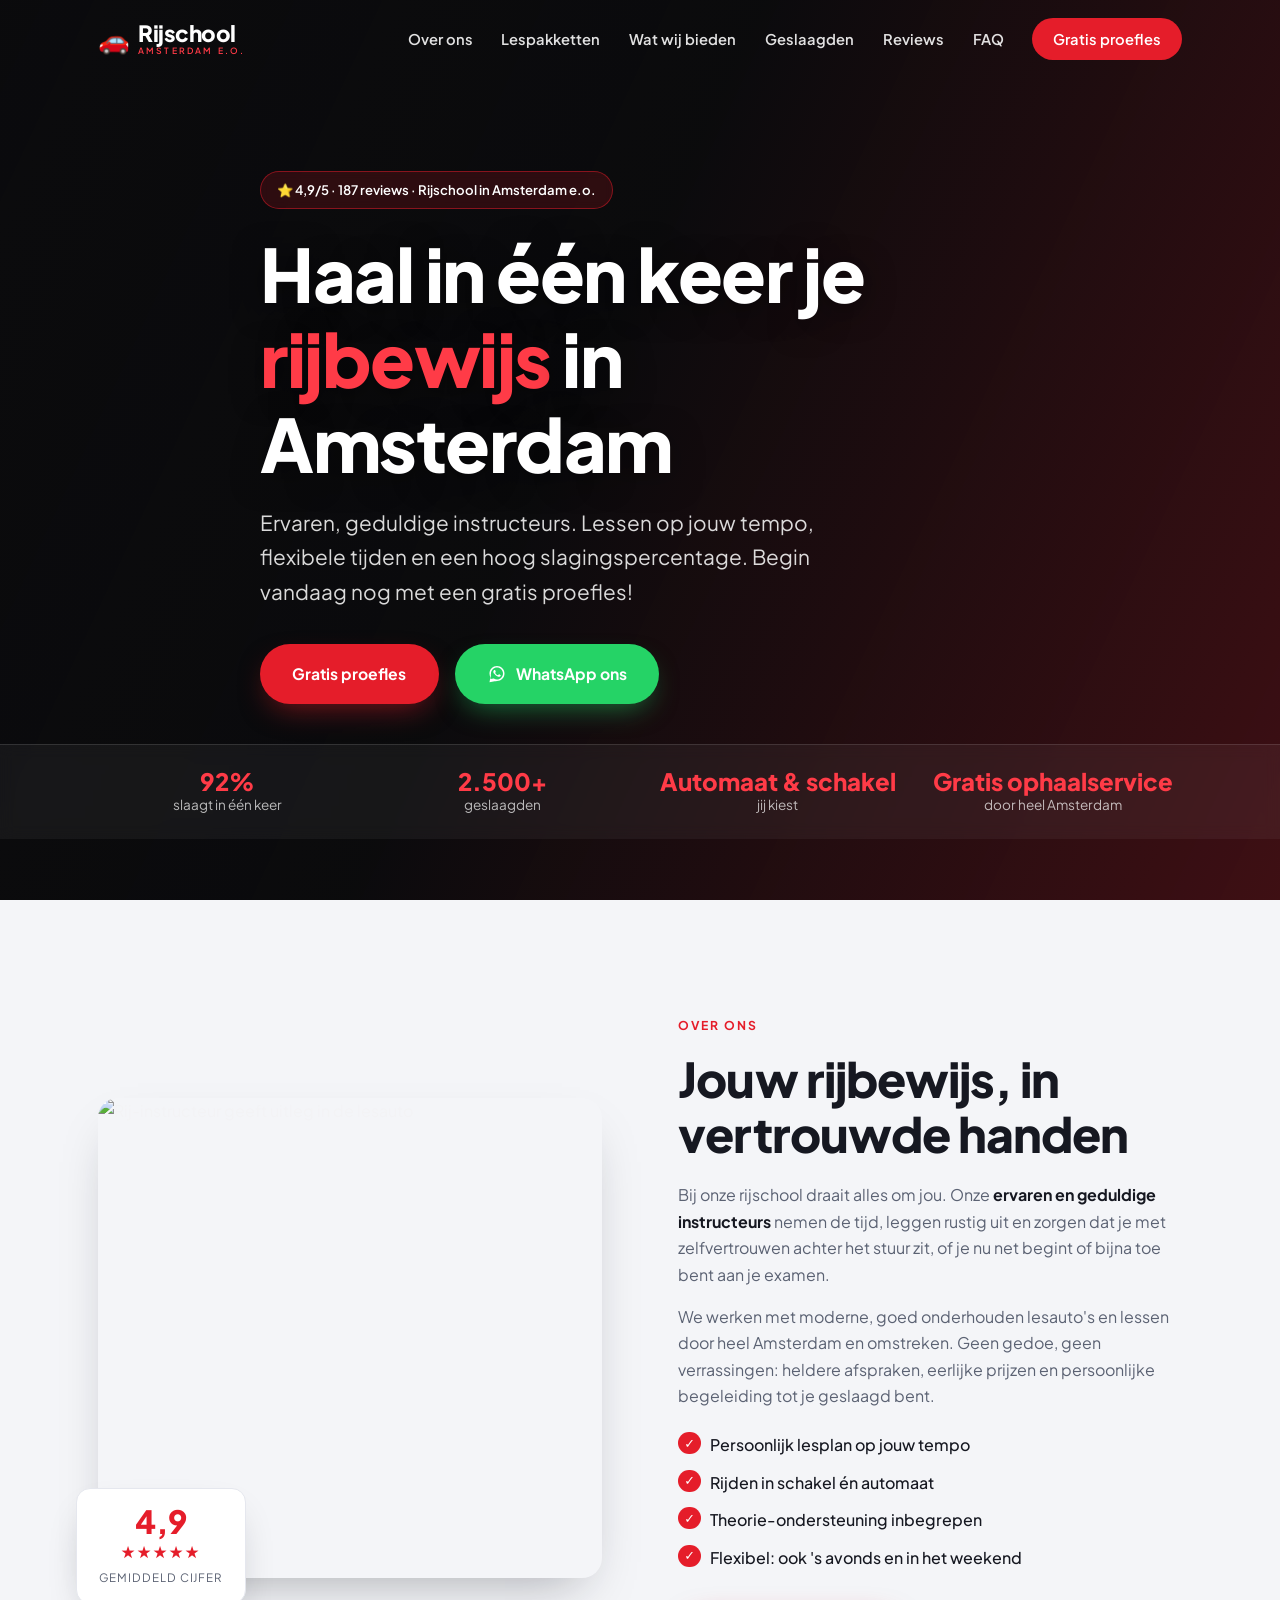
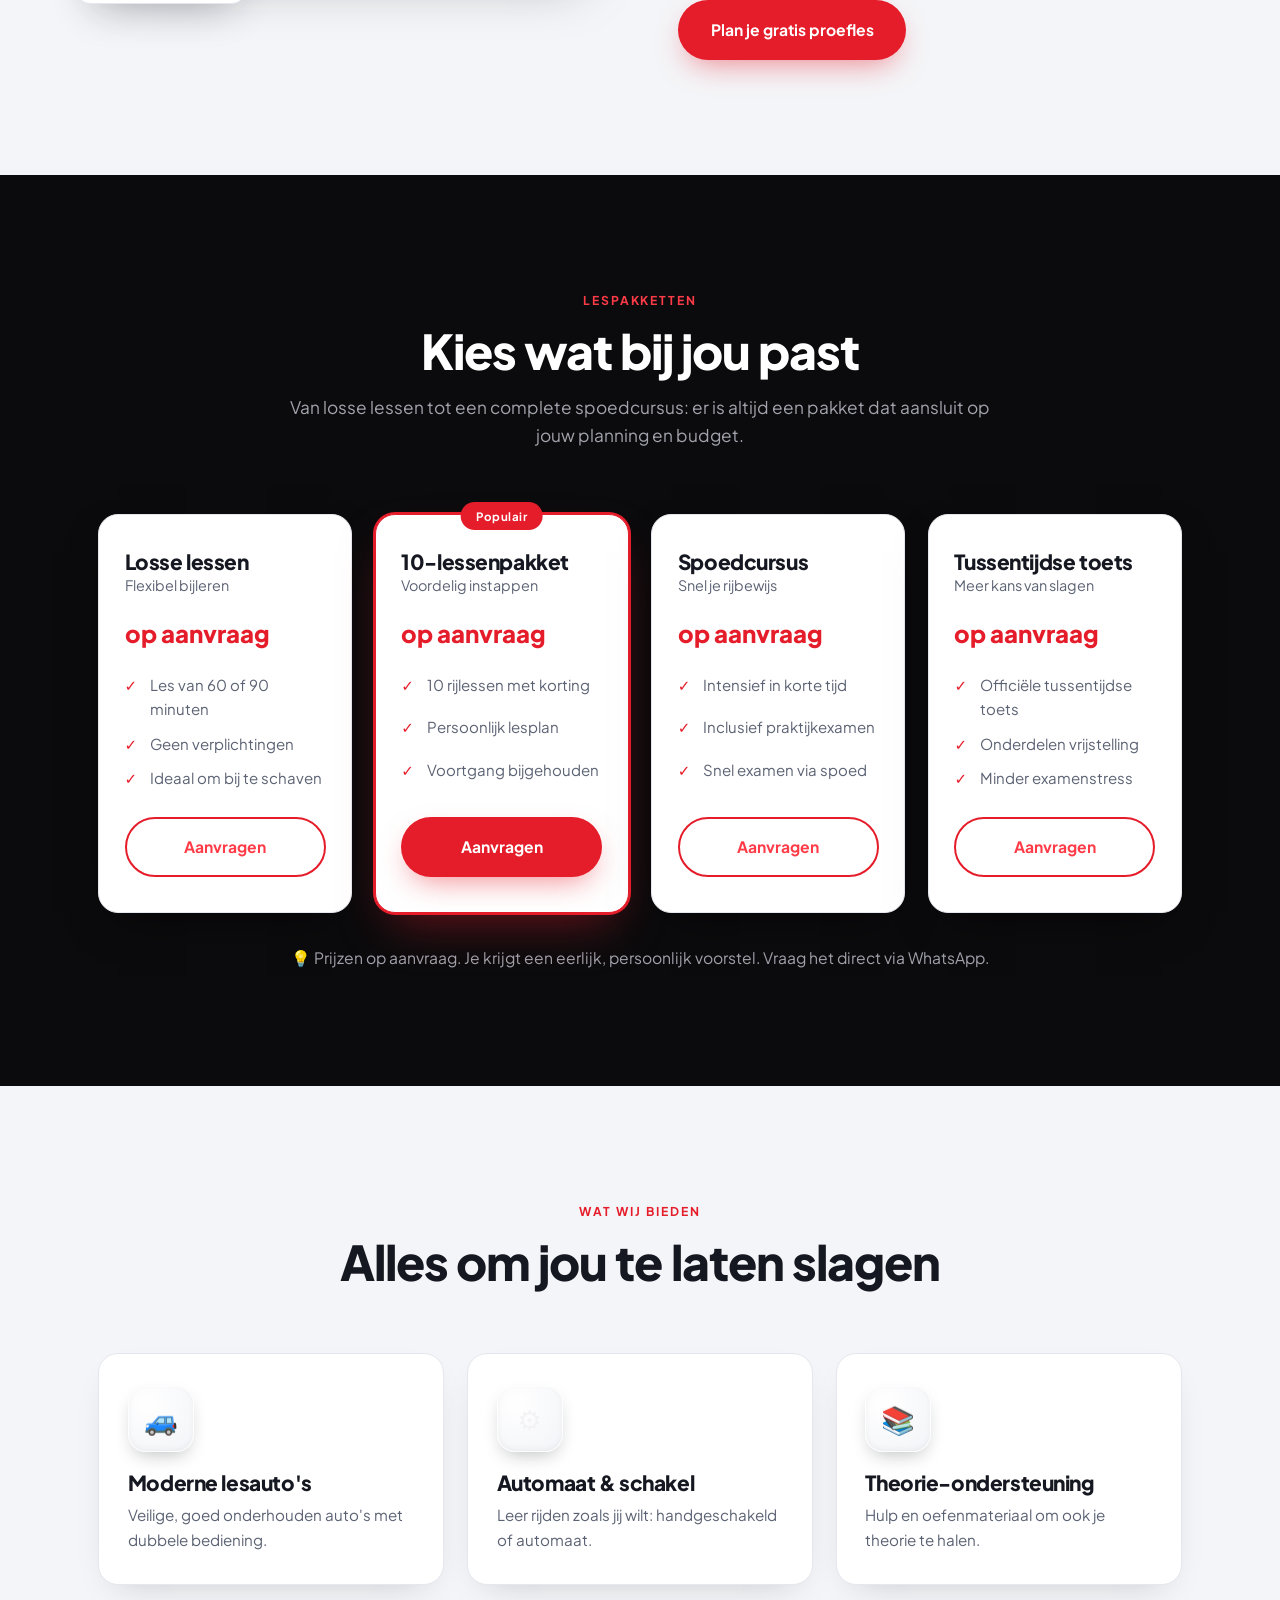
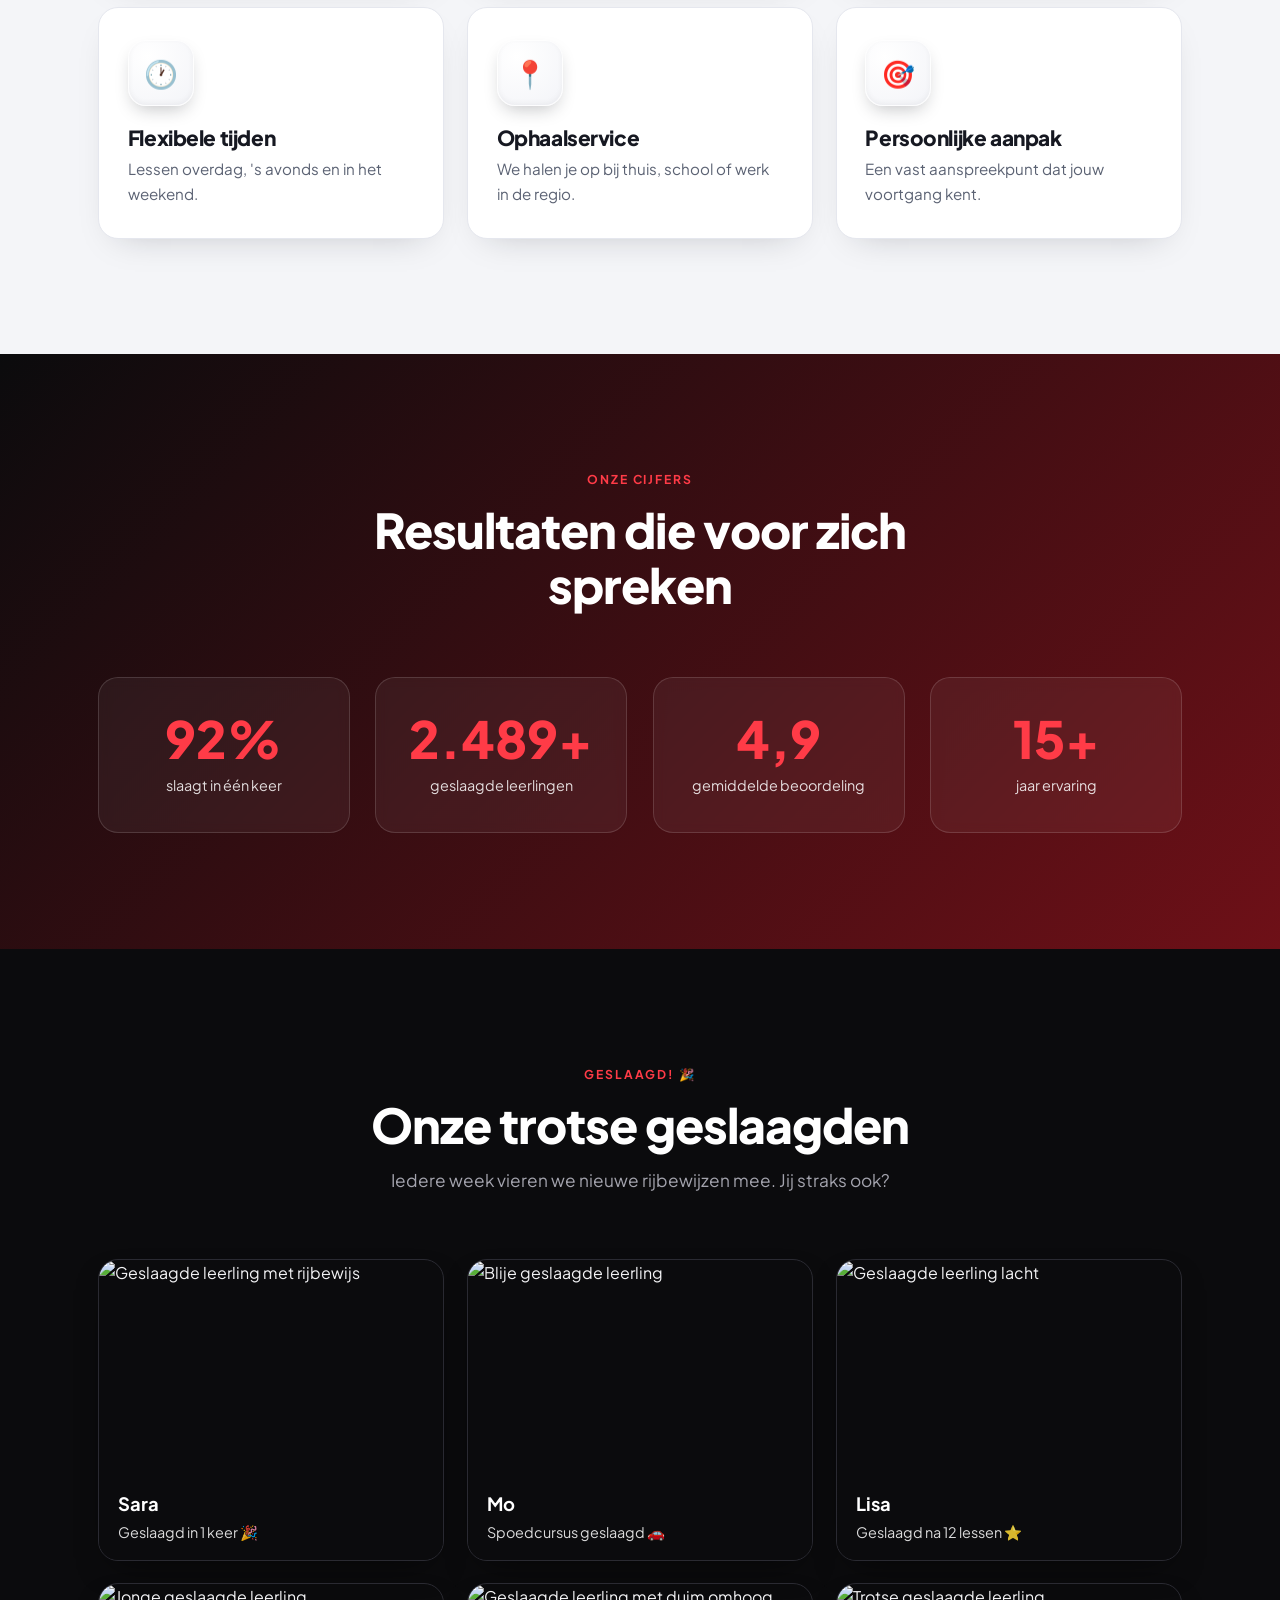
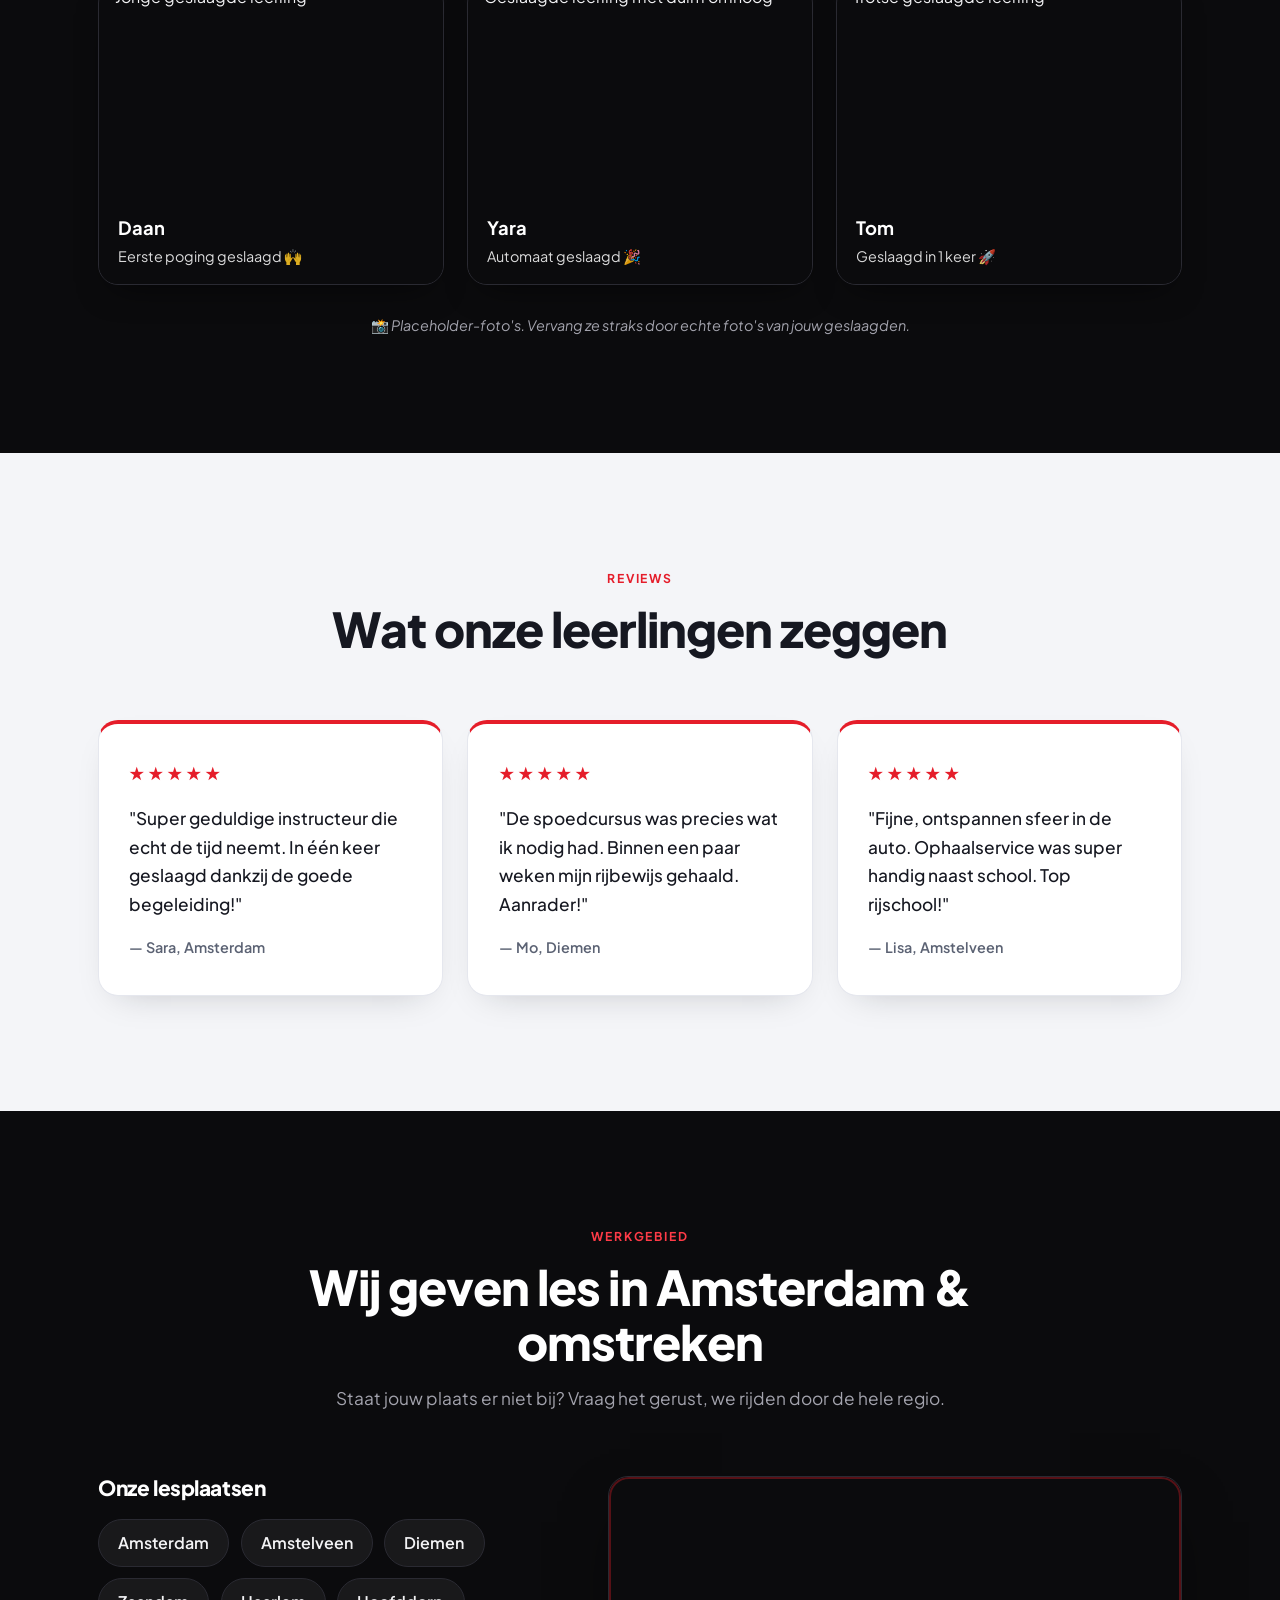
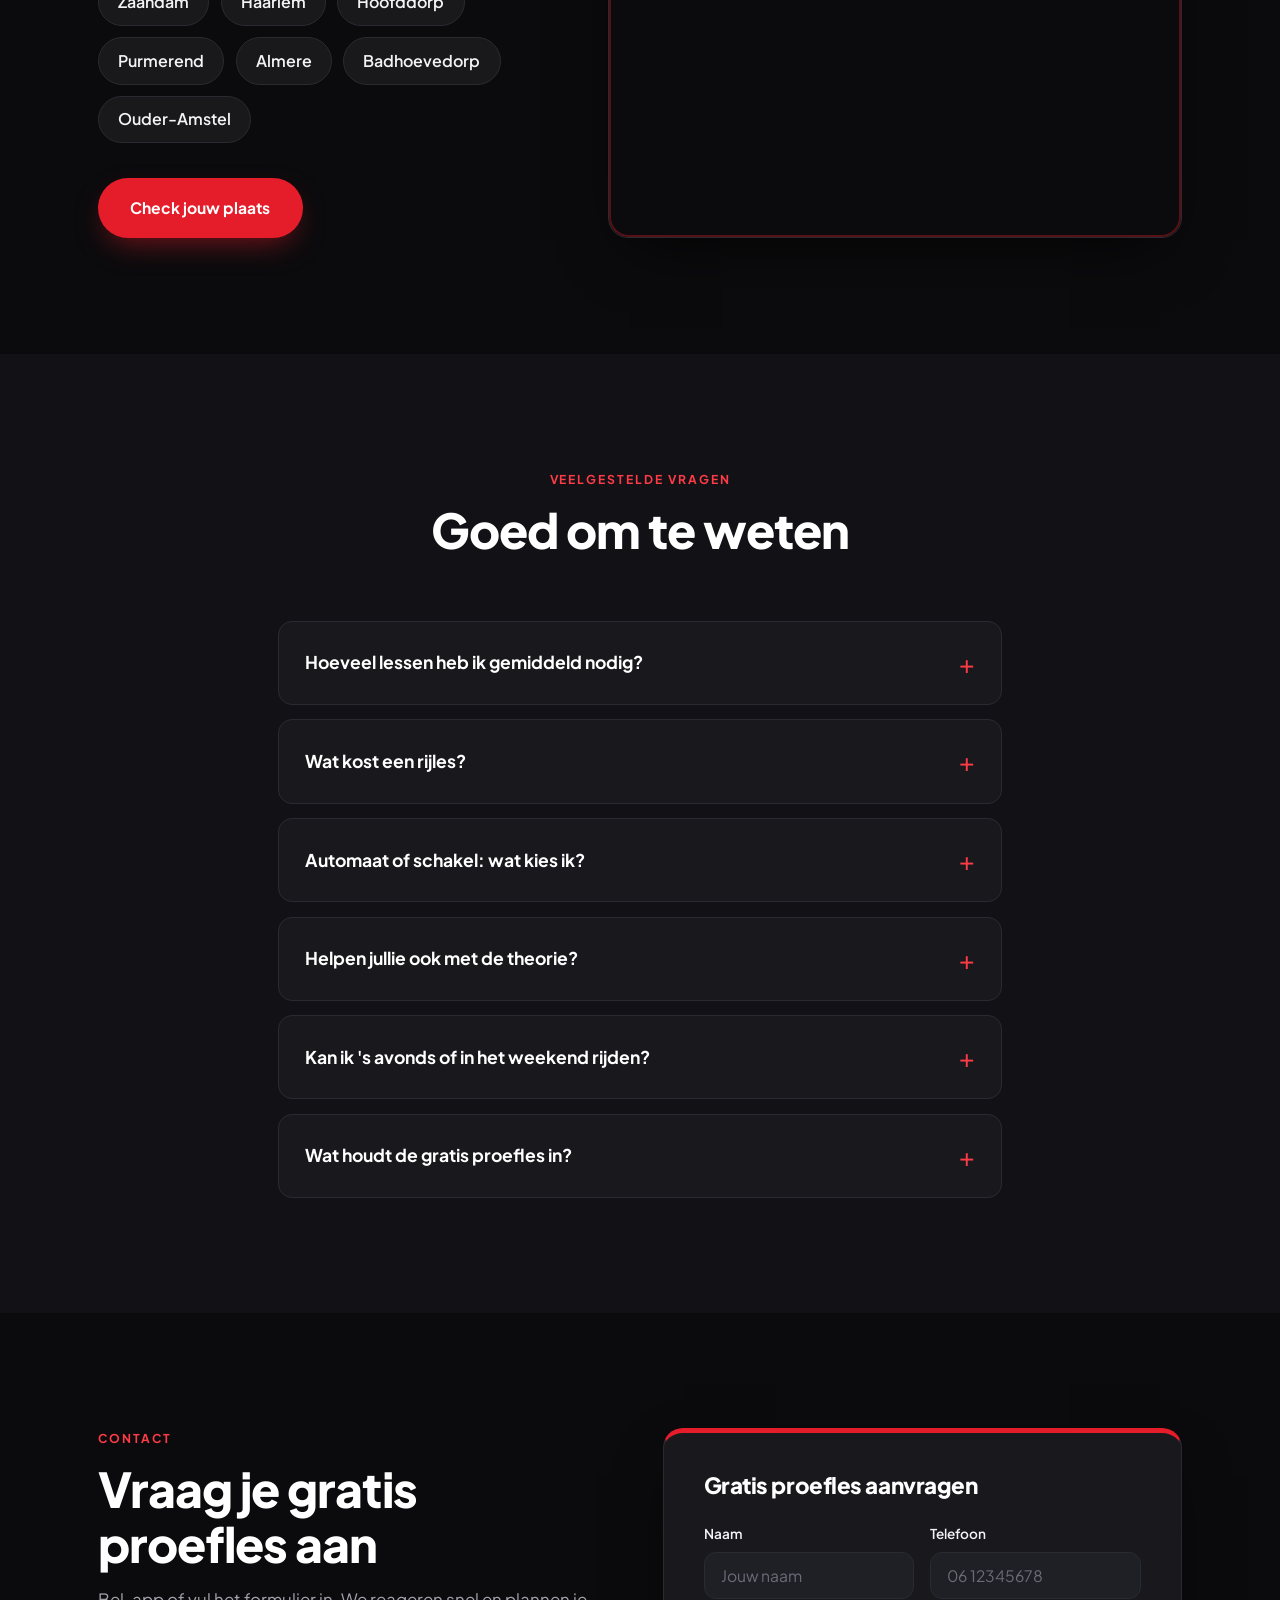
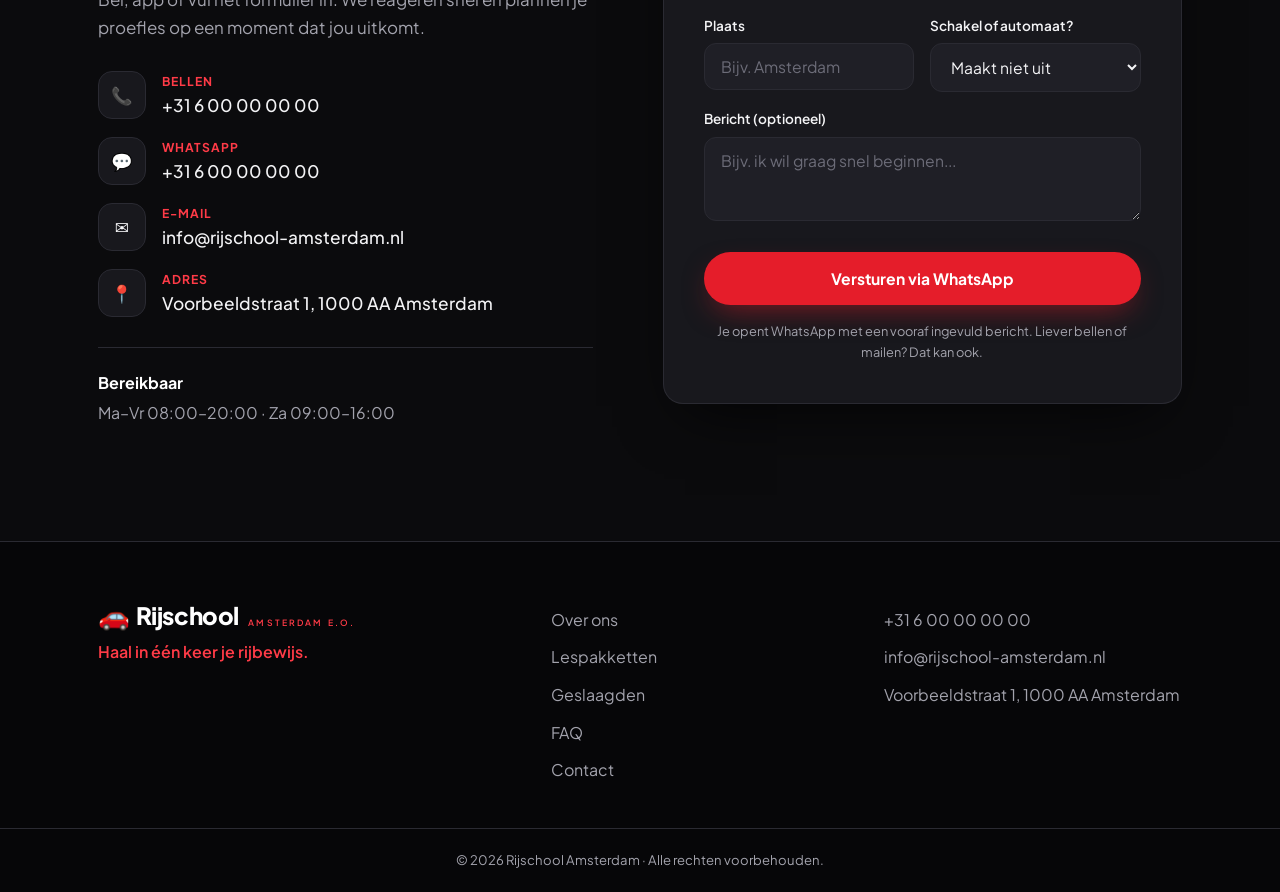
==== index.html @ b385ab65 "Initiële website Rijschool Amsterdam Co-Authored-By: Claude Opus 4.8 <noreply@anthropic.com>" ====
<!DOCTYPE html>
<html lang="nl">
<head>
  <meta charset="UTF-8" />
  <meta name="viewport" content="width=device-width, initial-scale=1.0" />

  <!-- ============ SEO ============ -->
  <title>Rijschool Amsterdam | Haal in één keer je rijbewijs · Gratis proefles</title>
  <meta name="description" content="Rijschool in Amsterdam en omstreken. Ervaren, geduldige instructeurs, hoog slagingspercentage en flexibele lestijden. Schakel of automaat. Vraag nu je gratis proefles aan via WhatsApp of bel ons." />
  <meta name="keywords" content="rijschool Amsterdam, rijbewijs halen Amsterdam, rijlessen, proefles, spoedcursus rijbewijs, automaat rijles, rijschool omstreken Amsterdam" />
  <meta name="author" content="Rijschool" />
  <link rel="canonical" href="https://www.rijschool-amsterdam.nl/" />

  <!-- ============ Open Graph / Social ============ -->
  <meta property="og:type" content="website" />
  <meta property="og:locale" content="nl_NL" />
  <meta property="og:site_name" content="Rijschool Amsterdam" />
  <meta property="og:title" content="Rijschool Amsterdam · Haal in één keer je rijbewijs" />
  <meta property="og:description" content="Ervaren instructeurs, hoog slagingspercentage en flexibele tijden in Amsterdam en omstreken. Vraag je gratis proefles aan!" />
  <meta property="og:url" content="https://www.rijschool-amsterdam.nl/" />
  <meta property="og:image" content="https://images.unsplash.com/photo-1449965408869-eaa3f722e40d?auto=format&fit=crop&w=1200&q=80" />
  <meta name="twitter:card" content="summary_large_image" />
  <meta name="twitter:title" content="Rijschool Amsterdam · Haal in één keer je rijbewijs" />
  <meta name="twitter:description" content="Ervaren instructeurs, hoog slagingspercentage en flexibele tijden in Amsterdam en omstreken." />
  <meta name="twitter:image" content="https://images.unsplash.com/photo-1449965408869-eaa3f722e40d?auto=format&fit=crop&w=1200&q=80" />

  <meta name="theme-color" content="#1b6ef3" />

  <!-- ============ Fonts ============ -->
  <link rel="preconnect" href="https://fonts.googleapis.com" />
  <link rel="preconnect" href="https://fonts.gstatic.com" crossorigin />
  <link href="https://fonts.googleapis.com/css2?family=Plus+Jakarta+Sans:wght@400;500;600;700;800&display=swap" rel="stylesheet" />

  <link rel="stylesheet" href="style.css" />

  <!-- ============ Structured Data: DrivingSchool ============ -->
  <script type="application/ld+json">
  {
    "@context": "https://schema.org",
    "@type": "DrivingSchool",
    "name": "Rijschool",
    "image": "https://images.unsplash.com/photo-1449965408869-eaa3f722e40d?auto=format&fit=crop&w=1200&q=80",
    "description": "Rijschool in Amsterdam en omstreken met ervaren instructeurs, hoog slagingspercentage en flexibele lestijden.",
    "url": "https://www.rijschool-amsterdam.nl/",
    "telephone": "+31 6 00000000",
    "email": "info@rijschool-amsterdam.nl",
    "priceRange": "€€",
    "address": {
      "@type": "PostalAddress",
      "streetAddress": "Voorbeeldstraat 1",
      "addressLocality": "Amsterdam",
      "postalCode": "1000 AA",
      "addressCountry": "NL"
    },
    "areaServed": ["Amsterdam", "Amstelveen", "Diemen", "Zaandam", "Haarlem", "Hoofddorp"],
    "openingHoursSpecification": [
      {
        "@type": "OpeningHoursSpecification",
        "dayOfWeek": ["Monday","Tuesday","Wednesday","Thursday","Friday"],
        "opens": "08:00",
        "closes": "20:00"
      },
      {
        "@type": "OpeningHoursSpecification",
        "dayOfWeek": "Saturday",
        "opens": "09:00",
        "closes": "16:00"
      }
    ],
    "aggregateRating": {
      "@type": "AggregateRating",
      "ratingValue": "4.9",
      "reviewCount": "187"
    }
  }
  </script>
</head>

<body>

  <!-- ============ HEADER ============ -->
  <header class="site-header" id="header">
    <div class="container header-inner">
      <a href="#hero" class="logo">
        <span class="logo-mark">🚗</span>
        <span class="logo-text">Rijschool<small>AMSTERDAM E.O.</small></span>
      </a>

      <nav class="nav" id="nav">
        <a href="#over">Over ons</a>
        <a href="#pakketten">Lespakketten</a>
        <a href="#bieden">Wat wij bieden</a>
        <a href="#geslaagden">Geslaagden</a>
        <a href="#reviews">Reviews</a>
        <a href="#faq">FAQ</a>
        <a href="#contact" class="nav-cta">Gratis proefles</a>
      </nav>

      <button class="nav-toggle" id="navToggle" aria-label="Menu openen" aria-expanded="false">
        <span></span><span></span><span></span>
      </button>
    </div>
  </header>

  <!-- ============ HERO ============ -->
  <section class="hero" id="hero">
    <div class="hero-bg"></div>
    <div class="hero-overlay"></div>
    <div class="container hero-content">
      <p class="hero-eyebrow reveal">⭐ 4,9/5 · 187 reviews · Rijschool in Amsterdam e.o.</p>
      <h1 class="hero-title reveal">Haal in één keer je<br><em>rijbewijs</em> in Amsterdam</h1>
      <p class="hero-sub reveal">Ervaren, geduldige instructeurs. Lessen op jouw tempo, flexibele tijden en een hoog slagingspercentage. Begin vandaag nog met een gratis proefles!</p>
      <div class="hero-actions reveal">
        <a href="#contact" class="btn btn-primary">Gratis proefles</a>
        <a href="https://wa.me/31600000000" class="btn btn-whatsapp" target="_blank" rel="noopener">
          <svg viewBox="0 0 32 32" width="20" height="20" fill="currentColor" aria-hidden="true"><path d="M16.001 3C9.373 3 4 8.373 4 15c0 2.137.561 4.146 1.541 5.888L4 29l8.32-1.514A11.93 11.93 0 0 0 16.001 27C22.628 27 28 21.627 28 15S22.628 3 16.001 3zm0 21.6c-1.86 0-3.6-.5-5.097-1.37l-.366-.214-4.94.898.91-4.81-.238-.382A9.55 9.55 0 0 1 6.4 15c0-5.292 4.31-9.6 9.601-9.6 5.29 0 9.599 4.308 9.599 9.6 0 5.291-4.309 9.6-9.599 9.6zm5.27-7.19c-.29-.145-1.71-.844-1.976-.94-.265-.097-.458-.145-.65.145-.193.29-.746.94-.915 1.133-.168.193-.337.218-.626.073-.29-.145-1.223-.451-2.33-1.438-.861-.768-1.443-1.717-1.612-2.007-.169-.29-.018-.446.127-.59.13-.13.29-.338.435-.507.145-.169.193-.29.29-.483.097-.193.048-.362-.024-.507-.073-.145-.65-1.566-.89-2.146-.235-.563-.473-.487-.65-.496l-.554-.01c-.193 0-.507.072-.772.362s-1.013.99-1.013 2.41c0 1.422 1.037 2.795 1.182 2.988.145.193 2.04 3.115 4.943 4.368.69.298 1.23.476 1.65.61.693.22 1.323.189 1.822.115.556-.083 1.71-.699 1.951-1.374.241-.676.241-1.255.169-1.374-.072-.12-.265-.193-.555-.338z"/></svg>
          WhatsApp ons
        </a>
      </div>
    </div>

    <!-- USP-balk -->
    <div class="usp-bar">
      <div class="container usp-bar-inner">
        <div class="usp-item reveal"><strong>92%</strong><span>slaagt in één keer</span></div>
        <div class="usp-item reveal"><strong>2.500+</strong><span>geslaagden</span></div>
        <div class="usp-item reveal"><strong>Automaat &amp; schakel</strong><span>jij kiest</span></div>
        <div class="usp-item reveal"><strong>Gratis ophaalservice</strong><span>door heel Amsterdam</span></div>
      </div>
    </div>
  </section>

  <!-- ============ OVER ONS ============ -->
  <section class="section over" id="over">
    <div class="container over-grid">
      <div class="over-images reveal">
        <img class="over-img-main"
             src="https://images.unsplash.com/photo-1580273916550-e323be2ae537?auto=format&fit=crop&w=900&q=80"
             alt="Rij-instructeur geeft uitleg in de lesauto" loading="lazy" />
        <div class="over-badge">
          <span class="over-badge-num">4,9</span>
          <span class="over-badge-stars">★★★★★</span>
          <span class="over-badge-label">gemiddeld cijfer</span>
        </div>
      </div>
      <div class="over-text reveal">
        <p class="eyebrow">Over ons</p>
        <h2>Jouw rijbewijs, in vertrouwde handen</h2>
        <p>Bij onze rijschool draait alles om jou. Onze <strong>ervaren en geduldige instructeurs</strong> nemen de tijd, leggen rustig uit en zorgen dat je met zelfvertrouwen achter het stuur zit, of je nu net begint of bijna toe bent aan je examen.</p>
        <p>We werken met moderne, goed onderhouden lesauto's en lessen door heel Amsterdam en omstreken. Geen gedoe, geen verrassingen: heldere afspraken, eerlijke prijzen en persoonlijke begeleiding tot je geslaagd bent.</p>
        <ul class="over-checks">
          <li>Persoonlijk lesplan op jouw tempo</li>
          <li>Rijden in schakel én automaat</li>
          <li>Theorie-ondersteuning inbegrepen</li>
          <li>Flexibel: ook 's avonds en in het weekend</li>
        </ul>
        <a href="#contact" class="btn btn-primary">Plan je gratis proefles</a>
      </div>
    </div>
  </section>

  <!-- ============ LESPAKKETTEN ============ -->
  <section class="section pakketten" id="pakketten">
    <div class="container">
      <div class="section-head reveal">
        <p class="eyebrow">Lespakketten</p>
        <h2>Kies wat bij jou past</h2>
        <p class="section-intro">Van losse lessen tot een complete spoedcursus: er is altijd een pakket dat aansluit op jouw planning en budget.</p>
      </div>

      <div class="price-grid">
        <article class="price-card reveal">
          <h3>Losse lessen</h3>
          <p class="price-sub">Flexibel bijleren</p>
          <div class="price">op aanvraag</div>
          <ul>
            <li>Les van 60 of 90 minuten</li>
            <li>Geen verplichtingen</li>
            <li>Ideaal om bij te schaven</li>
          </ul>
          <a href="#contact" class="btn btn-outline">Aanvragen</a>
        </article>

        <article class="price-card popular reveal">
          <span class="badge-popular">Populair</span>
          <h3>10-lessenpakket</h3>
          <p class="price-sub">Voordelig instappen</p>
          <div class="price">op aanvraag</div>
          <ul>
            <li>10 rijlessen met korting</li>
            <li>Persoonlijk lesplan</li>
            <li>Voortgang bijgehouden</li>
          </ul>
          <a href="#contact" class="btn btn-primary">Aanvragen</a>
        </article>

        <article class="price-card reveal">
          <h3>Spoedcursus</h3>
          <p class="price-sub">Snel je rijbewijs</p>
          <div class="price">op aanvraag</div>
          <ul>
            <li>Intensief in korte tijd</li>
            <li>Inclusief praktijkexamen</li>
            <li>Snel examen via spoed</li>
          </ul>
          <a href="#contact" class="btn btn-outline">Aanvragen</a>
        </article>

        <article class="price-card reveal">
          <h3>Tussentijdse toets</h3>
          <p class="price-sub">Meer kans van slagen</p>
          <div class="price">op aanvraag</div>
          <ul>
            <li>Officiële tussentijdse toets</li>
            <li>Onderdelen vrijstelling</li>
            <li>Minder examenstress</li>
          </ul>
          <a href="#contact" class="btn btn-outline">Aanvragen</a>
        </article>
      </div>
      <p class="price-note reveal">💡 Prijzen op aanvraag. Je krijgt een eerlijk, persoonlijk voorstel. Vraag het direct via WhatsApp.</p>
    </div>
  </section>

  <!-- ============ WAT WIJ BIEDEN ============ -->
  <section class="section bieden" id="bieden">
    <div class="container">
      <div class="section-head reveal">
        <p class="eyebrow">Wat wij bieden</p>
        <h2>Alles om jou te laten slagen</h2>
      </div>
      <div class="feature-grid">
        <div class="feature reveal"><div class="feature-icon">🚙</div><h3>Moderne lesauto's</h3><p>Veilige, goed onderhouden auto's met dubbele bediening.</p></div>
        <div class="feature reveal"><div class="feature-icon">⚙️</div><h3>Automaat &amp; schakel</h3><p>Leer rijden zoals jij wilt: handgeschakeld of automaat.</p></div>
        <div class="feature reveal"><div class="feature-icon">📚</div><h3>Theorie-ondersteuning</h3><p>Hulp en oefenmateriaal om ook je theorie te halen.</p></div>
        <div class="feature reveal"><div class="feature-icon">🕐</div><h3>Flexibele tijden</h3><p>Lessen overdag, 's avonds en in het weekend.</p></div>
        <div class="feature reveal"><div class="feature-icon">📍</div><h3>Ophaalservice</h3><p>We halen je op bij thuis, school of werk in de regio.</p></div>
        <div class="feature reveal"><div class="feature-icon">🎯</div><h3>Persoonlijke aanpak</h3><p>Een vast aanspreekpunt dat jouw voortgang kent.</p></div>
      </div>
    </div>
  </section>

  <!-- ============ SLAGINGSPERCENTAGE / CIJFERS ============ -->
  <section class="section cijfers" id="cijfers">
    <div class="cijfers-bg"></div>
    <div class="cijfers-overlay"></div>
    <div class="container">
      <div class="section-head reveal light">
        <p class="eyebrow">Onze cijfers</p>
        <h2>Resultaten die voor zich spreken</h2>
      </div>
      <div class="stats-grid">
        <div class="stat reveal"><span class="stat-num" data-count="92" data-suffix="%">0</span><span class="stat-label">slaagt in één keer</span></div>
        <div class="stat reveal"><span class="stat-num" data-count="2500" data-suffix="+">0</span><span class="stat-label">geslaagde leerlingen</span></div>
        <div class="stat reveal"><span class="stat-num" data-count="4.9" data-decimals="1">0</span><span class="stat-label">gemiddelde beoordeling</span></div>
        <div class="stat reveal"><span class="stat-num" data-count="15" data-suffix="+">0</span><span class="stat-label">jaar ervaring</span></div>
      </div>
    </div>
  </section>

  <!-- ============ GESLAAGDEN ============ -->
  <section class="section geslaagden" id="geslaagden">
    <div class="container">
      <div class="section-head reveal">
        <p class="eyebrow">Geslaagd! 🎉</p>
        <h2>Onze trotse geslaagden</h2>
        <p class="section-intro">Iedere week vieren we nieuwe rijbewijzen mee. Jij straks ook?</p>
      </div>
      <div class="grad-grid">
        <figure class="grad-card reveal">
          <img src="https://images.unsplash.com/photo-1622150162810-9e9bfacd5d83?auto=format&fit=crop&w=600&q=80" alt="Geslaagde leerling met rijbewijs" loading="lazy" />
          <figcaption><strong>Sara</strong><span>Geslaagd in 1 keer 🎉</span></figcaption>
        </figure>
        <figure class="grad-card reveal">
          <img src="https://images.unsplash.com/photo-1492562080023-ab3db95bfbce?auto=format&fit=crop&w=600&q=80" alt="Blije geslaagde leerling" loading="lazy" />
          <figcaption><strong>Mo</strong><span>Spoedcursus geslaagd 🚗</span></figcaption>
        </figure>
        <figure class="grad-card reveal">
          <img src="https://images.unsplash.com/photo-1531123897727-8f129e1688ce?auto=format&fit=crop&w=600&q=80" alt="Geslaagde leerling lacht" loading="lazy" />
          <figcaption><strong>Lisa</strong><span>Geslaagd na 12 lessen ⭐</span></figcaption>
        </figure>
        <figure class="grad-card reveal">
          <img src="https://images.unsplash.com/photo-1488161628813-04466f872be2?auto=format&fit=crop&w=600&q=80" alt="Jonge geslaagde leerling" loading="lazy" />
          <figcaption><strong>Daan</strong><span>Eerste poging geslaagd 🙌</span></figcaption>
        </figure>
        <figure class="grad-card reveal">
          <img src="https://images.unsplash.com/photo-1517841905240-472988babdf9?auto=format&fit=crop&w=600&q=80" alt="Geslaagde leerling met duim omhoog" loading="lazy" />
          <figcaption><strong>Yara</strong><span>Automaat geslaagd 🎉</span></figcaption>
        </figure>
        <figure class="grad-card reveal">
          <img src="https://images.unsplash.com/photo-1463453091185-61582044d556?auto=format&fit=crop&w=600&q=80" alt="Trotse geslaagde leerling" loading="lazy" />
          <figcaption><strong>Tom</strong><span>Geslaagd in 1 keer 🚀</span></figcaption>
        </figure>
      </div>
      <p class="grad-note reveal">📸 <em>Placeholder-foto's. Vervang ze straks door echte foto's van jouw geslaagden.</em></p>
    </div>
  </section>

  <!-- ============ REVIEWS ============ -->
  <section class="section reviews" id="reviews">
    <div class="container">
      <div class="section-head reveal">
        <p class="eyebrow">Reviews</p>
        <h2>Wat onze leerlingen zeggen</h2>
      </div>
      <div class="review-grid">
        <blockquote class="review reveal">
          <div class="stars">★★★★★</div>
          <p>"Super geduldige instructeur die echt de tijd neemt. In één keer geslaagd dankzij de goede begeleiding!"</p>
          <footer>— Sara, Amsterdam</footer>
        </blockquote>
        <blockquote class="review reveal">
          <div class="stars">★★★★★</div>
          <p>"De spoedcursus was precies wat ik nodig had. Binnen een paar weken mijn rijbewijs gehaald. Aanrader!"</p>
          <footer>— Mo, Diemen</footer>
        </blockquote>
        <blockquote class="review reveal">
          <div class="stars">★★★★★</div>
          <p>"Fijne, ontspannen sfeer in de auto. Ophaalservice was super handig naast school. Top rijschool!"</p>
          <footer>— Lisa, Amstelveen</footer>
        </blockquote>
      </div>
    </div>
  </section>

  <!-- ============ WERKGEBIED ============ -->
  <section class="section werkgebied" id="werkgebied">
    <div class="werkgebied-bg"></div>
    <div class="werkgebied-overlay"></div>
    <div class="container werkgebied-inner">
      <div class="section-head reveal">
        <p class="eyebrow">Werkgebied</p>
        <h2>Wij geven les in Amsterdam &amp; omstreken</h2>
        <p class="section-intro">Staat jouw plaats er niet bij? Vraag het gerust, we rijden door de hele regio.</p>
      </div>

      <div class="werkgebied-grid">
        <div class="werkgebied-areas reveal">
          <h3>Onze lesplaatsen</h3>
          <ul class="area-list">
            <li>Amsterdam</li>
            <li>Amstelveen</li>
            <li>Diemen</li>
            <li>Zaandam</li>
            <li>Haarlem</li>
            <li>Hoofddorp</li>
            <li>Purmerend</li>
            <li>Almere</li>
            <li>Badhoevedorp</li>
            <li>Ouder-Amstel</li>
          </ul>
          <a href="#contact" class="btn btn-primary">Check jouw plaats</a>
        </div>

        <!-- >>> KAART — vervang de bbox/marker-coördinaten voor jouw eigen regio <<< -->
        <div class="werkgebied-map reveal">
          <iframe
            title="Werkgebied rijschool Amsterdam"
            src="https://www.openstreetmap.org/export/embed.html?bbox=4.65%2C52.27%2C5.10%2C52.45&amp;layer=mapnik&amp;marker=52.3676%2C4.9041"
            loading="lazy"
            referrerpolicy="no-referrer-when-downgrade"></iframe>
        </div>
      </div>
    </div>
  </section>

  <!-- ============ FAQ ============ -->
  <section class="section faq" id="faq">
    <div class="container faq-inner">
      <div class="section-head reveal">
        <p class="eyebrow">Veelgestelde vragen</p>
        <h2>Goed om te weten</h2>
      </div>
      <div class="faq-list">
        <details class="faq-item reveal">
          <summary>Hoeveel lessen heb ik gemiddeld nodig?</summary>
          <p>Dat verschilt per persoon. Gemiddeld zijn het zo'n 30–40 lessen, maar tijdens je gratis proefles maken we een realistische inschatting op basis van jouw ervaring.</p>
        </details>
        <details class="faq-item reveal">
          <summary>Wat kost een rijles?</summary>
          <p>We werken met eerlijke, persoonlijke prijzen en voordelige pakketten. Vraag een vrijblijvend voorstel aan via WhatsApp of het formulier, dan weet je meteen waar je aan toe bent.</p>
        </details>
        <details class="faq-item reveal">
          <summary>Automaat of schakel: wat kies ik?</summary>
          <p>Beide kan! Automaat is vaak sneller te leren, schakel geeft je een breder rijbewijs. We adviseren je graag wat het beste bij jou past.</p>
        </details>
        <details class="faq-item reveal">
          <summary>Helpen jullie ook met de theorie?</summary>
          <p>Ja. Je krijgt theorie-ondersteuning en oefenmateriaal, zodat je ook dat onderdeel met vertrouwen haalt.</p>
        </details>
        <details class="faq-item reveal">
          <summary>Kan ik 's avonds of in het weekend rijden?</summary>
          <p>Zeker. We bieden flexibele lestijden, ook 's avonds en in het weekend, zodat het naast school of werk past.</p>
        </details>
        <details class="faq-item reveal">
          <summary>Wat houdt de gratis proefles in?</summary>
          <p>Een vrijblijvende les waarin je kennismaakt met je instructeur en de auto. Je zit zelf achter het stuur en weet daarna of het klikt, zonder verplichtingen.</p>
        </details>
      </div>
    </div>
  </section>

  <!-- ============ CONTACT ============ -->
  <section class="section contact" id="contact">
    <div class="container contact-grid">
      <div class="contact-info reveal">
        <p class="eyebrow">Contact</p>
        <h2>Vraag je gratis proefles aan</h2>
        <p class="contact-lead">Bel, app of vul het formulier in. We reageren snel en plannen je proefles op een moment dat jou uitkomt.</p>

        <ul class="contact-list">
          <li>
            <span class="ci-icon">📞</span>
            <div><strong>Bellen</strong><a href="tel:+31600000000">+31 6 00 00 00 00</a></div>
          </li>
          <li>
            <span class="ci-icon">💬</span>
            <div><strong>WhatsApp</strong><a href="https://wa.me/31600000000" target="_blank" rel="noopener">+31 6 00 00 00 00</a></div>
          </li>
          <li>
            <span class="ci-icon">✉️</span>
            <div><strong>E-mail</strong><a href="mailto:info@rijschool-amsterdam.nl">info@rijschool-amsterdam.nl</a></div>
          </li>
          <li>
            <span class="ci-icon">📍</span>
            <div><strong>Adres</strong><span>Voorbeeldstraat 1, 1000 AA Amsterdam</span></div>
          </li>
        </ul>

        <div class="contact-hours">
          <strong>Bereikbaar</strong>
          <span>Ma–Vr 08:00–20:00 · Za 09:00–16:00</span>
        </div>
      </div>

      <div class="contact-form-wrap reveal">
        <form class="contact-form" id="contactForm">
          <h3>Gratis proefles aanvragen</h3>
          <div class="form-row">
            <label>
              Naam
              <input type="text" name="naam" id="f-naam" placeholder="Jouw naam" required />
            </label>
            <label>
              Telefoon
              <input type="tel" name="telefoon" id="f-telefoon" placeholder="06 12345678" />
            </label>
          </div>
          <div class="form-row">
            <label>
              Plaats
              <input type="text" name="plaats" id="f-plaats" placeholder="Bijv. Amsterdam" />
            </label>
            <label>
              Schakel of automaat?
              <select name="type" id="f-type">
                <option value="">Maakt niet uit</option>
                <option value="Schakel">Schakel</option>
                <option value="Automaat">Automaat</option>
              </select>
            </label>
          </div>
          <label>
            Bericht (optioneel)
            <textarea name="bericht" id="f-bericht" rows="3" placeholder="Bijv. ik wil graag snel beginnen..."></textarea>
          </label>
          <button type="submit" class="btn btn-primary btn-full">Versturen via WhatsApp</button>
          <p class="form-note">Je opent WhatsApp met een vooraf ingevuld bericht. Liever bellen of mailen? Dat kan ook.</p>
        </form>
      </div>
    </div>
  </section>

  <!-- ============ FOOTER ============ -->
  <footer class="site-footer">
    <div class="container footer-inner">
      <div class="footer-brand">
        <span class="logo-text"><span class="logo-mark">🚗</span> Rijschool<small>AMSTERDAM E.O.</small></span>
        <p>Haal in één keer je rijbewijs.</p>
      </div>
      <nav class="footer-nav">
        <a href="#over">Over ons</a>
        <a href="#pakketten">Lespakketten</a>
        <a href="#geslaagden">Geslaagden</a>
        <a href="#faq">FAQ</a>
        <a href="#contact">Contact</a>
      </nav>
      <div class="footer-contact">
        <a href="tel:+31600000000">+31 6 00 00 00 00</a>
        <a href="mailto:info@rijschool-amsterdam.nl">info@rijschool-amsterdam.nl</a>
        <span>Voorbeeldstraat 1, 1000 AA Amsterdam</span>
      </div>
    </div>
    <div class="footer-bottom">
      <span>© <span id="year"></span> Rijschool Amsterdam · Alle rechten voorbehouden.</span>
    </div>
  </footer>

  <!-- ============ Sticky mobiele bel/WhatsApp balk ============ -->
  <div class="mobile-cta">
    <a href="tel:+31600000000" class="mc-call">
      <span class="mc-icon">📞</span> Bel direct
    </a>
    <a href="https://wa.me/31600000000" class="mc-wa" target="_blank" rel="noopener">
      <svg viewBox="0 0 32 32" width="20" height="20" fill="currentColor" aria-hidden="true"><path d="M16.001 3C9.373 3 4 8.373 4 15c0 2.137.561 4.146 1.541 5.888L4 29l8.32-1.514A11.93 11.93 0 0 0 16.001 27C22.628 27 28 21.627 28 15S22.628 3 16.001 3zm0 21.6c-1.86 0-3.6-.5-5.097-1.37l-.366-.214-4.94.898.91-4.81-.238-.382A9.55 9.55 0 0 1 6.4 15c0-5.292 4.31-9.6 9.601-9.6 5.29 0 9.599 4.308 9.599 9.6 0 5.291-4.309 9.6-9.599 9.6zm5.27-7.19c-.29-.145-1.71-.844-1.976-.94-.265-.097-.458-.145-.65.145-.193.29-.746.94-.915 1.133-.168.193-.337.218-.626.073-.29-.145-1.223-.451-2.33-1.438-.861-.768-1.443-1.717-1.612-2.007-.169-.29-.018-.446.127-.59.13-.13.29-.338.435-.507.145-.169.193-.29.29-.483.097-.193.048-.362-.024-.507-.073-.145-.65-1.566-.89-2.146-.235-.563-.473-.487-.65-.496l-.554-.01c-.193 0-.507.072-.772.362s-1.013.99-1.013 2.41c0 1.422 1.037 2.795 1.182 2.988.145.193 2.04 3.115 4.943 4.368.69.298 1.23.476 1.65.61.693.22 1.323.189 1.822.115.556-.083 1.71-.699 1.951-1.374.241-.676.241-1.255.169-1.374-.072-.12-.265-.193-.555-.338z"/></svg>
      WhatsApp
    </a>
  </div>

  <script src="script.js"></script>
</body>
</html>
---- style.css ----
/* =========================================================
   Rijschool Amsterdam — style.css
   Thema: donker (zwart/antraciet) + rode accenten
   ========================================================= */

:root {
  --red:         #e51d2a;
  --red-d:       #c01420;
  --red-light:   #ff3b47;
  --black:       #0b0b0d;
  --night:       #121216;
  --panel:       #18181d;
  --panel-2:     #1f1f26;
  --line:        #2a2a32;
  --ink:         #f3f3f5;     /* hoofdtekst licht */
  --muted:       #a3a3ad;     /* secundaire tekst */
  --white:       #ffffff;
  --wa:          #25d366;

  /* lichte secties */
  --light:       #f4f5f8;     /* lichte sectie-achtergrond */
  --light-2:     #ffffff;     /* witte kaarten */
  --light-line:  #e5e7ee;     /* randen op licht */
  --ink-dark:    #161821;     /* donkere koppen op licht */
  --muted-dark:  #5b6273;     /* donkere bodytekst op licht */

  --radius:      20px;
  --radius-sm:   14px;
  --shadow:      0 24px 60px -22px rgba(0, 0, 0, .8);
  --shadow-soft: 0 14px 34px -16px rgba(0, 0, 0, .7);
  --glow:        0 12px 30px -10px rgba(229, 29, 42, .55);
  --maxw:        1180px;

  --font: "Plus Jakarta Sans", system-ui, -apple-system, sans-serif;
}

* { box-sizing: border-box; margin: 0; padding: 0; }
html { scroll-behavior: smooth; }
body {
  font-family: var(--font);
  color: var(--ink);
  background: var(--black);
  line-height: 1.65;
  font-weight: 400;
  -webkit-font-smoothing: antialiased;
  overflow-x: hidden;
}
img { max-width: 100%; display: block; }
a { color: inherit; text-decoration: none; }

.container { width: 100%; max-width: var(--maxw); margin: 0 auto; padding: 0 clamp(20px, 5vw, 48px); }

h1, h2, h3 { line-height: 1.15; letter-spacing: -.02em; font-weight: 800; color: var(--white); }
h2 { font-size: clamp(1.9rem, 4.5vw, 3rem); }
h3 { font-size: 1.3rem; }
em { font-style: normal; color: var(--red-light); }

.eyebrow {
  text-transform: uppercase;
  letter-spacing: .16em;
  font-size: .76rem;
  font-weight: 700;
  color: var(--red-light);
  margin-bottom: .8rem;
}

/* ===================== BUTTONS ===================== */
.btn {
  display: inline-flex; align-items: center; justify-content: center; gap: .55rem;
  padding: .95rem 1.9rem;
  border-radius: 100px;
  font-family: var(--font);
  font-weight: 700;
  font-size: .98rem;
  cursor: pointer;
  border: 2px solid transparent;
  transition: transform .25s ease, box-shadow .25s ease, background .25s ease, color .25s ease, border-color .25s ease;
}
.btn-primary { background: var(--red); color: var(--white); box-shadow: var(--glow); }
.btn-primary:hover { background: var(--red-d); transform: translateY(-3px); box-shadow: 0 18px 38px -10px rgba(229,29,42,.7); }
.btn-whatsapp { background: var(--wa); color: var(--white); box-shadow: 0 12px 28px -10px rgba(37,211,102,.55); }
.btn-whatsapp:hover { transform: translateY(-3px); box-shadow: 0 18px 34px -10px rgba(37,211,102,.7); }
.btn-outline { background: transparent; border-color: var(--red); color: var(--red-light); }
.btn-outline:hover { background: var(--red); color: var(--white); transform: translateY(-3px); }
.btn-ghost { background: rgba(255,255,255,.08); border-color: rgba(255,255,255,.4); color: var(--white); }
.btn-ghost:hover { background: rgba(255,255,255,.16); transform: translateY(-3px); }
.btn-full { width: 100%; }

/* ===================== HEADER ===================== */
.site-header { position: fixed; top: 0; left: 0; right: 0; z-index: 100; padding: 1.1rem 0; transition: background .35s, box-shadow .35s, padding .35s, border-color .35s; border-bottom: 1px solid transparent; }
.site-header.scrolled { background: rgba(11,11,13,.85); backdrop-filter: blur(14px); border-bottom-color: var(--line); padding: .6rem 0; }
.header-inner { display: flex; align-items: center; justify-content: space-between; }
.logo { display: flex; align-items: center; gap: .5rem; color: var(--white); }
.logo-mark { font-size: 1.6rem; }
.logo-text { font-size: 1.4rem; font-weight: 800; line-height: 1; display: flex; flex-direction: column; letter-spacing: -.02em; }
.logo-text small { font-size: .54rem; letter-spacing: .25em; font-weight: 600; color: var(--red-light); margin-top: 3px; }

.nav { display: flex; align-items: center; gap: 1.8rem; }
.nav a { color: rgba(255,255,255,.88); font-size: .92rem; font-weight: 600; position: relative; transition: color .3s; }
.nav a:not(.nav-cta):hover { color: var(--white); }
.nav a:not(.nav-cta)::after { content: ""; position: absolute; left: 0; bottom: -6px; width: 0; height: 2px; background: var(--red); transition: width .3s; }
.nav a:not(.nav-cta):hover::after { width: 100%; }
.nav-cta { padding: .55rem 1.3rem; background: var(--red); border-radius: 100px; color: var(--white) !important; font-weight: 700; transition: transform .25s, box-shadow .25s; }
.nav-cta:hover { transform: translateY(-2px); box-shadow: var(--glow); }

.nav-toggle { display: none; flex-direction: column; gap: 5px; background: none; border: 0; cursor: pointer; padding: 6px; z-index: 101; }
.nav-toggle span { width: 26px; height: 2.5px; background: var(--white); border-radius: 2px; transition: .3s; }

/* ===================== HERO ===================== */
.hero { position: relative; min-height: 100vh; display: flex; flex-direction: column; justify-content: center; overflow: hidden; background: var(--black); }
.hero-bg {
  position: absolute; inset: 0;
  /* >>> HERO FOTO — vervang deze URL om de achtergrond te wisselen <<< */
  background: url("https://images.unsplash.com/photo-1449965408869-eaa3f722e40d?auto=format&fit=crop&w=2000&q=80") center/cover no-repeat;
  transform: scale(1.08);
  animation: slowZoom 16s ease-out forwards;
  filter: grayscale(.35) contrast(1.05) brightness(.7);
}
@keyframes slowZoom { to { transform: scale(1); } }
.hero-overlay { position: absolute; inset: 0; background: linear-gradient(115deg, rgba(11,11,13,.94) 0%, rgba(11,11,13,.7) 45%, rgba(229,29,42,.28) 110%); }
.hero-content { position: relative; z-index: 2; color: var(--white); max-width: 760px; padding: 110px 0 40px; }
.hero-eyebrow { display: inline-block; background: rgba(229,29,42,.16); border: 1px solid rgba(229,29,42,.5); padding: .45rem 1rem; border-radius: 100px; font-size: .82rem; font-weight: 600; margin-bottom: 1.4rem; color: #fff; backdrop-filter: blur(4px); }
.hero-title { font-size: clamp(2.4rem, 7vw, 4.6rem); margin-bottom: 1.3rem; text-shadow: 0 6px 30px rgba(0,0,0,.5); }
.hero-title em { color: var(--red-light); }
.hero-sub { font-size: clamp(1.05rem, 2.2vw, 1.3rem); max-width: 560px; margin-bottom: 2.2rem; color: rgba(255,255,255,.85); font-weight: 400; }
.hero-actions { display: flex; gap: 1rem; flex-wrap: wrap; }

/* USP-balk */
.usp-bar { position: relative; z-index: 2; background: rgba(255,255,255,.05); border-top: 1px solid rgba(255,255,255,.12); backdrop-filter: blur(8px); padding: 1.4rem 0; }
.usp-bar-inner { display: grid; grid-template-columns: repeat(4, 1fr); gap: 1rem; text-align: center; }
.usp-item { color: var(--white); display: flex; flex-direction: column; }
.usp-item strong { font-size: 1.5rem; font-weight: 800; color: var(--red-light); line-height: 1.1; }
.usp-item span { font-size: .85rem; color: rgba(255,255,255,.7); }

/* ===================== SECTION BASE ===================== */
.section { padding: clamp(64px, 9vw, 120px) 0; }
.section-head { text-align: center; max-width: 720px; margin: 0 auto clamp(38px, 6vw, 64px); }
.section-intro { color: var(--muted); font-size: 1.08rem; margin-top: .9rem; }

/* lichte secties: betere leesbaarheid */
.over .eyebrow, .bieden .eyebrow, .reviews .eyebrow,
.over .section-intro, .bieden .section-intro, .reviews .section-intro { color: var(--red); }
.over .section-intro, .bieden .section-intro, .reviews .section-intro { color: var(--muted-dark); }

/* ===================== OVER ONS ===================== */
.over { background: var(--light); }
.over h2 { color: var(--ink-dark); }
.over-grid { display: grid; grid-template-columns: 1fr 1fr; gap: clamp(40px, 6vw, 80px); align-items: center; }
.over-images { position: relative; }
.over-img-main { width: 100%; height: 480px; object-fit: cover; border-radius: var(--radius); box-shadow: 0 24px 50px -22px rgba(20,24,33,.35); }
.over-badge {
  position: absolute; bottom: -26px; left: -22px;
  background: var(--light-2); border: 1px solid var(--light-line); border-radius: var(--radius-sm);
  padding: 1rem 1.4rem; box-shadow: 0 18px 40px -16px rgba(20,24,33,.3); text-align: center;
  display: flex; flex-direction: column; gap: 2px;
}
.over-badge-num { font-size: 2rem; font-weight: 800; color: var(--red); line-height: 1; }
.over-badge-stars { color: var(--red); letter-spacing: 2px; }
.over-badge-label { font-size: .72rem; color: var(--muted-dark); text-transform: uppercase; letter-spacing: .08em; }
.over-text p { color: var(--muted-dark); margin-bottom: 1rem; }
.over-text h2 { margin-bottom: 1.3rem; }
.over-text strong { color: var(--ink-dark); }
.over-checks { list-style: none; margin: 1.4rem 0 1.8rem; display: grid; gap: .7rem; }
.over-checks li { padding-left: 2rem; position: relative; font-weight: 500; color: var(--ink-dark); }
.over-checks li::before { content: "✓"; position: absolute; left: 0; top: 0; width: 1.4rem; height: 1.4rem; background: var(--red); color: #fff; border-radius: 50%; display: grid; place-items: center; font-size: .8rem; font-weight: 800; }

/* ===================== LESPAKKETTEN ===================== */
/* Zwarte sectie-achtergrond, witte kaarten met zwarte + rode tekst */
.pakketten { background: var(--black); }
.price-grid { display: grid; grid-template-columns: repeat(4, 1fr); gap: 1.4rem; align-items: stretch; }
.price-card {
  background: var(--light-2); border-radius: var(--radius); padding: 2.2rem 1.6rem;
  box-shadow: 0 18px 44px -20px rgba(0,0,0,.7); border: 1px solid var(--light-line); position: relative;
  display: flex; flex-direction: column;
  transition: transform .35s ease, box-shadow .35s ease, border-color .35s ease;
}
.price-card:hover { transform: translateY(-8px); box-shadow: 0 26px 50px -18px rgba(229,29,42,.45); border-color: var(--red); }
.price-card.popular { border-color: var(--red); box-shadow: 0 0 0 2px var(--red), 0 22px 50px -18px rgba(229,29,42,.5); }
.badge-popular { position: absolute; top: -13px; left: 50%; transform: translateX(-50%); background: var(--red); color: #fff; font-size: .72rem; font-weight: 700; padding: .3rem 1rem; border-radius: 100px; letter-spacing: .04em; }
.price-card h3 { color: var(--ink-dark); }
.price-sub { color: var(--muted-dark); font-size: .9rem; margin-bottom: 1rem; }
.price { font-size: 1.5rem; font-weight: 800; color: var(--red); margin-bottom: 1.2rem; }
.price-card ul { list-style: none; display: grid; gap: .6rem; margin-bottom: 1.6rem; flex: 1; }
.price-card li { padding-left: 1.6rem; position: relative; font-size: .94rem; color: var(--muted-dark); }
.price-card li::before { content: "✓"; position: absolute; left: 0; color: var(--red); font-weight: 800; }
.price-note { text-align: center; margin-top: 2rem; color: var(--muted); font-size: .98rem; }

/* ===================== WAT WIJ BIEDEN ===================== */
.bieden { background: var(--light); }
.bieden h2 { color: var(--ink-dark); }
.feature-grid { display: grid; grid-template-columns: repeat(3, 1fr); gap: 1.4rem; }
.feature { background: var(--light-2); border-radius: var(--radius); padding: 2rem 1.8rem; transition: transform .35s, box-shadow .35s, border-color .35s; border: 1px solid var(--light-line); box-shadow: 0 14px 34px -20px rgba(20,24,33,.25); }
.feature:hover { transform: translateY(-6px); box-shadow: 0 22px 44px -20px rgba(20,24,33,.35); border-color: var(--red); }
.feature h3 { color: var(--ink-dark); margin-bottom: .4rem; }
.feature p { color: var(--muted-dark); font-size: .95rem; }

/* Premium icoontjes (witte binnenkant + rode ring) */
.feature-icon {
  width: 66px; height: 66px; display: grid; place-items: center; font-size: 1.7rem;
  background: radial-gradient(circle at 30% 25%, #ffffff 0%, #f3f4f8 100%);
  border-radius: 18px;
  margin-bottom: 1.2rem;
  box-shadow: 0 8px 18px -6px rgba(20,24,33,.28), inset 0 0 0 1px rgba(255,255,255,.9), inset 0 -2px 6px rgba(20,24,33,.06);
  position: relative;
}
.feature-icon::after {
  content: ""; position: absolute; inset: -3px; border-radius: 21px;
  background: linear-gradient(140deg, var(--red), rgba(229,29,42,0) 60%);
  z-index: -1; opacity: .7;
}

/* ===================== CIJFERS ===================== */
.cijfers { position: relative; overflow: hidden; color: var(--white); }
.cijfers-bg { position: absolute; inset: 0; background: url("https://images.unsplash.com/photo-1502489597346-dad15683d4c2?auto=format&fit=crop&w=2000&q=80") center/cover no-repeat; filter: grayscale(.4) brightness(.5); }
.cijfers-overlay { position: absolute; inset: 0; background: linear-gradient(135deg, rgba(11,11,13,.92), rgba(192,20,32,.55)); }
.cijfers .container { position: relative; z-index: 1; }
.stats-grid { display: grid; grid-template-columns: repeat(4, 1fr); gap: 1.6rem; text-align: center; }
.stat { background: rgba(255,255,255,.05); border: 1px solid rgba(255,255,255,.14); border-radius: var(--radius); padding: 2.2rem 1rem; backdrop-filter: blur(6px); }
.stat-num { display: block; font-size: clamp(2.2rem, 5vw, 3.2rem); font-weight: 800; color: var(--red-light); line-height: 1; }
.stat-label { display: block; margin-top: .6rem; font-size: .9rem; color: rgba(255,255,255,.85); }

/* ===================== GESLAAGDEN ===================== */
.geslaagden { background: var(--black); }
.grad-grid { display: grid; grid-template-columns: repeat(3, 1fr); gap: 1.4rem; }
.grad-card { position: relative; border-radius: var(--radius); overflow: hidden; box-shadow: var(--shadow-soft); border: 1px solid var(--line); margin: 0; transition: transform .35s, box-shadow .35s; }
.grad-card:hover { transform: translateY(-6px); box-shadow: var(--shadow); }
.grad-card img { width: 100%; height: 300px; object-fit: cover; transition: transform .6s ease; }
.grad-card:hover img { transform: scale(1.05); }
.grad-card figcaption { position: absolute; left: 0; right: 0; bottom: 0; padding: 1.4rem 1.2rem .9rem; background: linear-gradient(to top, rgba(11,11,13,.96), transparent); color: var(--white); }
.grad-card figcaption strong { display: block; font-size: 1.15rem; font-weight: 700; }
.grad-card figcaption span { font-size: .9rem; color: rgba(255,255,255,.85); }
.grad-note { text-align: center; margin-top: 1.8rem; color: var(--muted); font-size: .9rem; }
.grad-note em { color: var(--muted); font-style: italic; }

/* ===================== REVIEWS ===================== */
.reviews { background: var(--light); }
.reviews h2 { color: var(--ink-dark); }
.review-grid { display: grid; grid-template-columns: repeat(3, 1fr); gap: 1.5rem; }
.review { background: var(--light-2); border-radius: var(--radius); padding: 2.2rem 1.9rem; box-shadow: 0 14px 34px -20px rgba(20,24,33,.25); border: 1px solid var(--light-line); border-top: 4px solid var(--red); }
.stars { color: var(--red); letter-spacing: 3px; margin-bottom: 1rem; font-size: 1.1rem; }
.review p { font-size: 1.08rem; color: var(--ink-dark); margin-bottom: 1.1rem; font-weight: 500; }
.review footer { color: var(--muted-dark); font-size: .9rem; font-weight: 600; }

/* ===================== WERKGEBIED ===================== */
.werkgebied { position: relative; overflow: hidden; background: var(--black); }
.werkgebied-bg { position: absolute; inset: 0; background: url("https://images.unsplash.com/photo-1502920917128-1aa500764cbd?auto=format&fit=crop&w=2000&q=80") center/cover no-repeat; filter: grayscale(.5) brightness(.4); }
.werkgebied-overlay { position: absolute; inset: 0; background: linear-gradient(180deg, rgba(11,11,13,.92) 0%, rgba(11,11,13,.8) 50%, rgba(11,11,13,.95) 100%); }
.werkgebied-inner { position: relative; z-index: 1; }
.werkgebied .section-head { text-align: center; }

.werkgebied-grid { display: grid; grid-template-columns: 1fr 1.25fr; gap: clamp(28px, 4vw, 56px); align-items: stretch; }
.werkgebied-areas { display: flex; flex-direction: column; }
.werkgebied-areas h3 { color: var(--white); margin-bottom: 1.2rem; }
.area-list { list-style: none; display: flex; flex-wrap: wrap; gap: .7rem; margin-bottom: 1.8rem; }
.area-list li { background: rgba(255,255,255,.06); border: 1px solid var(--line); padding: .6rem 1.2rem; border-radius: 100px; font-weight: 600; color: var(--ink); transition: transform .25s, background .25s, color .25s, border-color .25s; }
.area-list li:hover { background: var(--red); border-color: var(--red); color: var(--white); transform: translateY(-3px); }
.werkgebied-areas .btn { align-self: flex-start; margin-top: auto; }

.werkgebied-map { border-radius: var(--radius); overflow: hidden; border: 1px solid var(--line); box-shadow: var(--shadow); min-height: 360px; position: relative; }
.werkgebied-map iframe { width: 100%; height: 100%; min-height: 360px; border: 0; display: block; filter: grayscale(.25) contrast(1.05); }
.werkgebied-map::after { content: ""; position: absolute; inset: 0; pointer-events: none; box-shadow: inset 0 0 0 2px rgba(229,29,42,.35); border-radius: var(--radius); }

/* ===================== FAQ ===================== */
.faq { background: var(--night); }
.faq-inner { max-width: 820px; }
.faq-list { display: flex; flex-direction: column; gap: .9rem; }
.faq-item { background: var(--panel); border-radius: var(--radius-sm); padding: 1.25rem 1.6rem; border: 1px solid var(--line); transition: border-color .3s; }
.faq-item[open] { border-color: var(--red); }
.faq-item summary { cursor: pointer; font-size: 1.1rem; font-weight: 700; color: var(--white); list-style: none; display: flex; justify-content: space-between; align-items: center; gap: 1rem; }
.faq-item summary::-webkit-details-marker { display: none; }
.faq-item summary::after { content: "+"; color: var(--red-light); font-size: 1.6rem; font-weight: 400; transition: transform .3s; }
.faq-item[open] summary::after { transform: rotate(45deg); }
.faq-item p { color: var(--muted); margin-top: .85rem; }

/* ===================== CONTACT ===================== */
.contact { background: var(--black); }
.contact-grid { display: grid; grid-template-columns: 1fr 1.05fr; gap: clamp(40px, 6vw, 70px); align-items: start; }
.contact-lead { color: var(--muted); margin: .9rem 0 1.8rem; font-size: 1.06rem; }
.contact-list { list-style: none; display: flex; flex-direction: column; gap: 1.1rem; }
.contact-list li { display: flex; gap: 1rem; align-items: center; }
.ci-icon { flex-shrink: 0; width: 48px; height: 48px; display: grid; place-items: center; font-size: 1.2rem; background: var(--panel); border: 1px solid var(--line); border-radius: 14px; }
.contact-list strong { display: block; font-weight: 700; color: var(--red-light); font-size: .76rem; text-transform: uppercase; letter-spacing: .08em; }
.contact-list a, .contact-list span { color: var(--ink); font-size: 1.08rem; font-weight: 500; }
.contact-list a:hover { color: var(--red-light); }
.contact-hours { margin-top: 1.8rem; padding-top: 1.4rem; border-top: 1px solid var(--line); }
.contact-hours strong { display: block; color: var(--white); margin-bottom: .2rem; }
.contact-hours span { color: var(--muted); }

.contact-form-wrap { background: var(--panel); border-radius: var(--radius); padding: clamp(26px, 4vw, 40px); box-shadow: var(--shadow); border: 1px solid var(--line); border-top: 5px solid var(--red); }
.contact-form h3 { color: var(--white); margin-bottom: 1.5rem; font-size: 1.4rem; }
.contact-form label { display: block; color: var(--ink); font-size: .85rem; font-weight: 600; margin-bottom: 1rem; }
.form-row { display: grid; grid-template-columns: 1fr 1fr; gap: 1rem; }
.contact-form input, .contact-form textarea, .contact-form select {
  width: 100%; margin-top: .4rem; padding: .8rem 1rem; border-radius: 12px;
  border: 1.5px solid var(--line); background: var(--panel-2); color: var(--ink);
  font-family: var(--font); font-size: .98rem; transition: border .25s, background .25s;
}
.contact-form input::placeholder, .contact-form textarea::placeholder { color: #6c6c78; }
.contact-form select { color: var(--ink); }
.contact-form input:focus, .contact-form textarea:focus, .contact-form select:focus { outline: none; border-color: var(--red); background: var(--night); }
.contact-form .btn { margin-top: .5rem; }
.form-note { color: var(--muted); font-size: .8rem; margin-top: 1rem; text-align: center; }

/* ===================== FOOTER ===================== */
.site-footer { background: #060608; color: var(--muted); padding-top: 60px; border-top: 1px solid var(--line); }
.footer-inner { display: grid; grid-template-columns: 1.4fr 1fr 1fr; gap: 2.2rem; padding-bottom: 44px; }
.footer-brand .logo-text { color: var(--white); flex-direction: row; align-items: center; gap: .4rem; font-size: 1.5rem; }
.footer-brand .logo-text small { margin: 0 0 0 .2rem; align-self: flex-end; color: var(--red-light); }
.footer-brand p { margin-top: .7rem; color: var(--red-light); font-weight: 600; }
.footer-nav, .footer-contact { display: flex; flex-direction: column; gap: .7rem; padding-top: .3rem; }
.footer-nav a:hover, .footer-contact a:hover { color: var(--red-light); }
.footer-bottom { border-top: 1px solid var(--line); padding: 1.3rem 0; text-align: center; font-size: .82rem; color: var(--muted); }

/* ===================== MOBIELE STICKY CTA ===================== */
.mobile-cta { display: none; position: fixed; bottom: 0; left: 0; right: 0; z-index: 95; padding: .6rem; gap: .6rem; background: rgba(11,11,13,.96); backdrop-filter: blur(10px); border-top: 1px solid var(--line); }
.mobile-cta a { flex: 1; display: flex; align-items: center; justify-content: center; gap: .4rem; padding: .85rem; border-radius: 12px; font-weight: 700; font-size: .95rem; }
.mc-call { background: var(--red); color: #fff; }
.mc-wa { background: var(--wa); color: #fff; }
.mc-icon { font-size: 1.05rem; }

/* ===================== SCROLL REVEAL ===================== */
.reveal { opacity: 0; transform: translateY(34px); transition: opacity .7s ease, transform .7s ease; }
.reveal.in { opacity: 1; transform: none; }

/* ===================== RESPONSIVE ===================== */
@media (max-width: 940px) {
  .nav { position: fixed; inset: 0 0 0 auto; width: min(78vw, 330px); flex-direction: column; align-items: flex-start; justify-content: center; gap: 1.5rem; background: var(--night); border-left: 1px solid var(--line); padding: 3rem 2.4rem; transform: translateX(100%); transition: transform .35s ease; box-shadow: -20px 0 60px -20px rgba(0,0,0,.8); }
  .nav.open { transform: translateX(0); }
  .nav a { color: #fff !important; font-size: 1.1rem; }
  .nav-toggle { display: flex; }
  body.menu-open .nav-toggle span:nth-child(1) { transform: translateY(7.5px) rotate(45deg); background: #fff; }
  body.menu-open .nav-toggle span:nth-child(2) { opacity: 0; }
  body.menu-open .nav-toggle span:nth-child(3) { transform: translateY(-7.5px) rotate(-45deg); background: #fff; }

  .usp-bar-inner { grid-template-columns: repeat(2, 1fr); gap: 1.2rem; }
  .over-grid { grid-template-columns: 1fr; }
  .over-images { max-width: 520px; margin-bottom: 1.5rem; }
  .price-grid { grid-template-columns: repeat(2, 1fr); }
  .feature-grid { grid-template-columns: repeat(2, 1fr); }
  .stats-grid { grid-template-columns: repeat(2, 1fr); }
  .grad-grid { grid-template-columns: repeat(2, 1fr); }
  .werkgebied-grid { grid-template-columns: 1fr; }
  .review-grid { grid-template-columns: 1fr; }
  .contact-grid { grid-template-columns: 1fr; }
  .footer-inner { grid-template-columns: 1fr; gap: 1.6rem; }

  .mobile-cta { display: flex; }
  body { padding-bottom: 70px; }
  .site-footer { padding-bottom: 0; }
}

@media (max-width: 560px) {
  .price-grid { grid-template-columns: 1fr; }
  .feature-grid { grid-template-columns: 1fr; }
  .grad-grid { grid-template-columns: 1fr 1fr; }
  .grad-card img { height: 200px; }
  .form-row { grid-template-columns: 1fr; }
  .hero-actions { flex-direction: column; }
  .hero-actions .btn { width: 100%; }
  .stats-grid { grid-template-columns: 1fr 1fr; }
}

@media (prefers-reduced-motion: reduce) {
  * { animation: none !important; scroll-behavior: auto; }
  .reveal { opacity: 1; transform: none; }
}
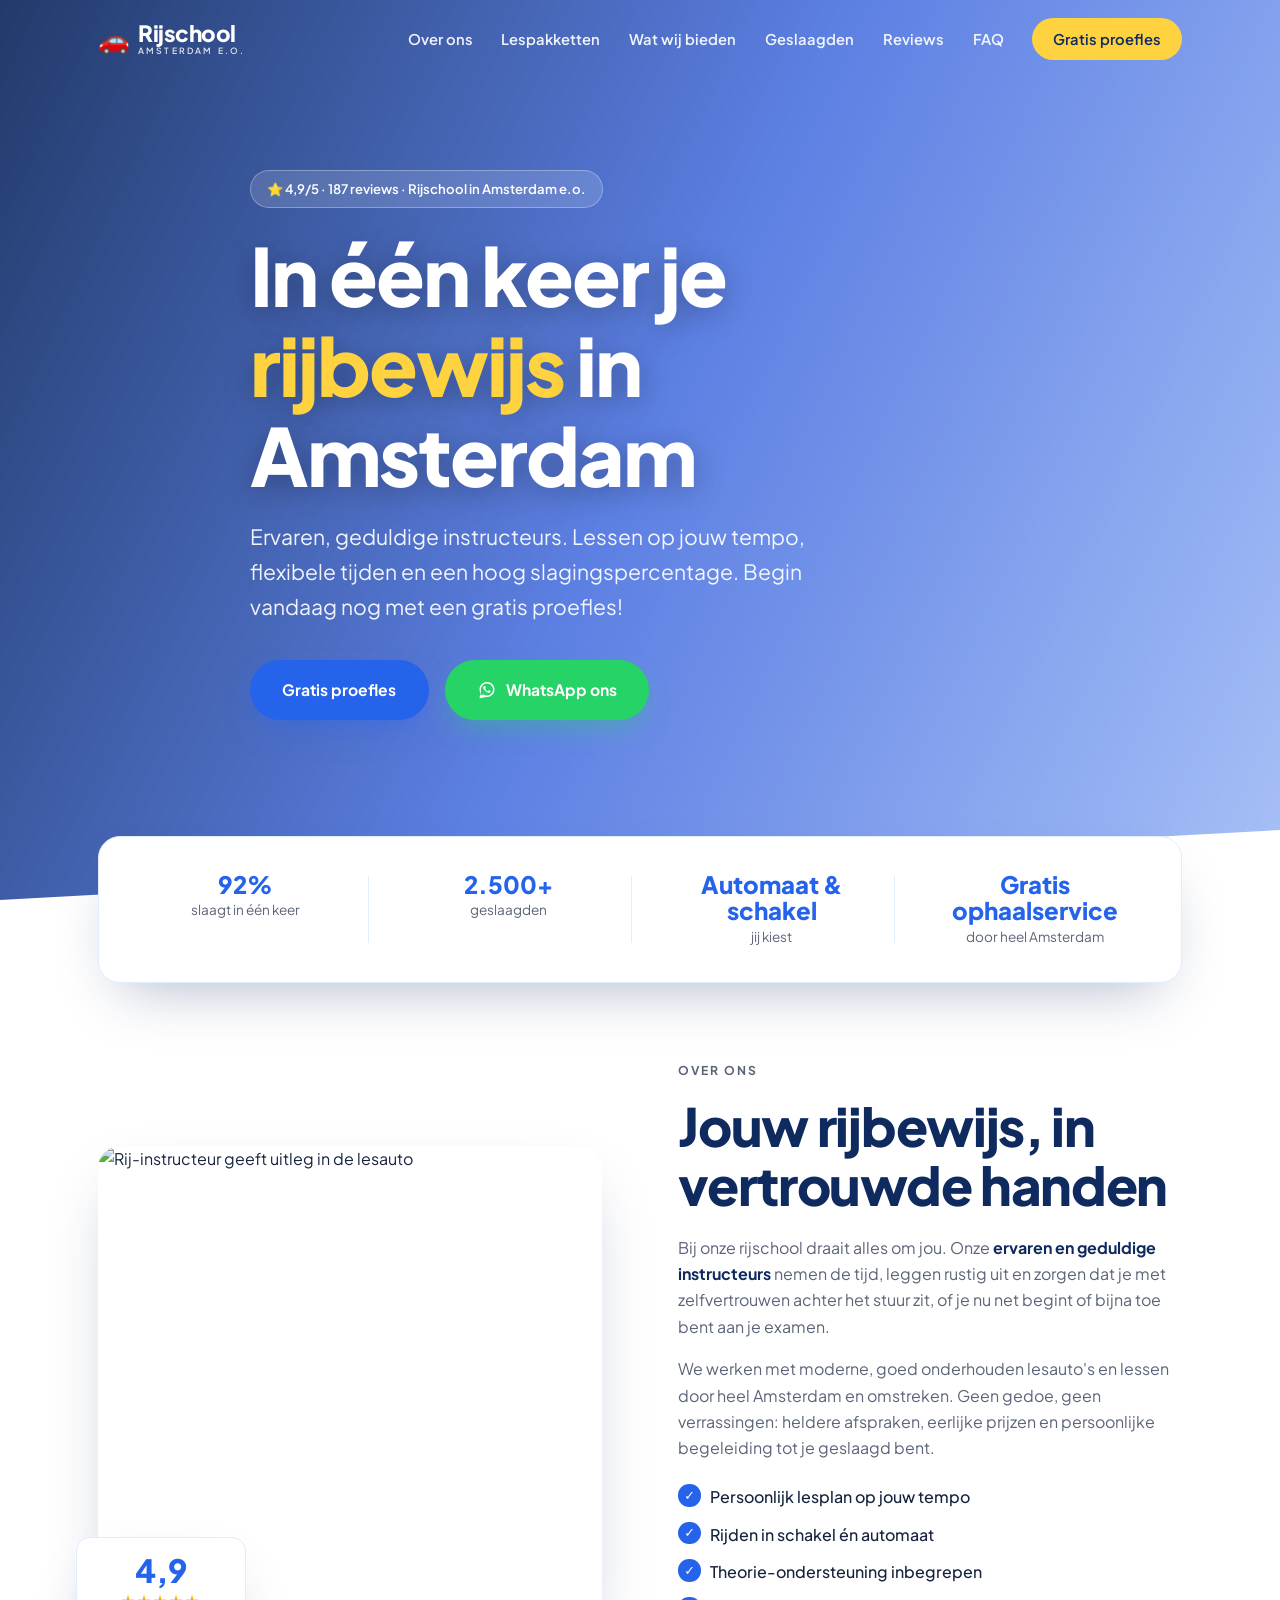
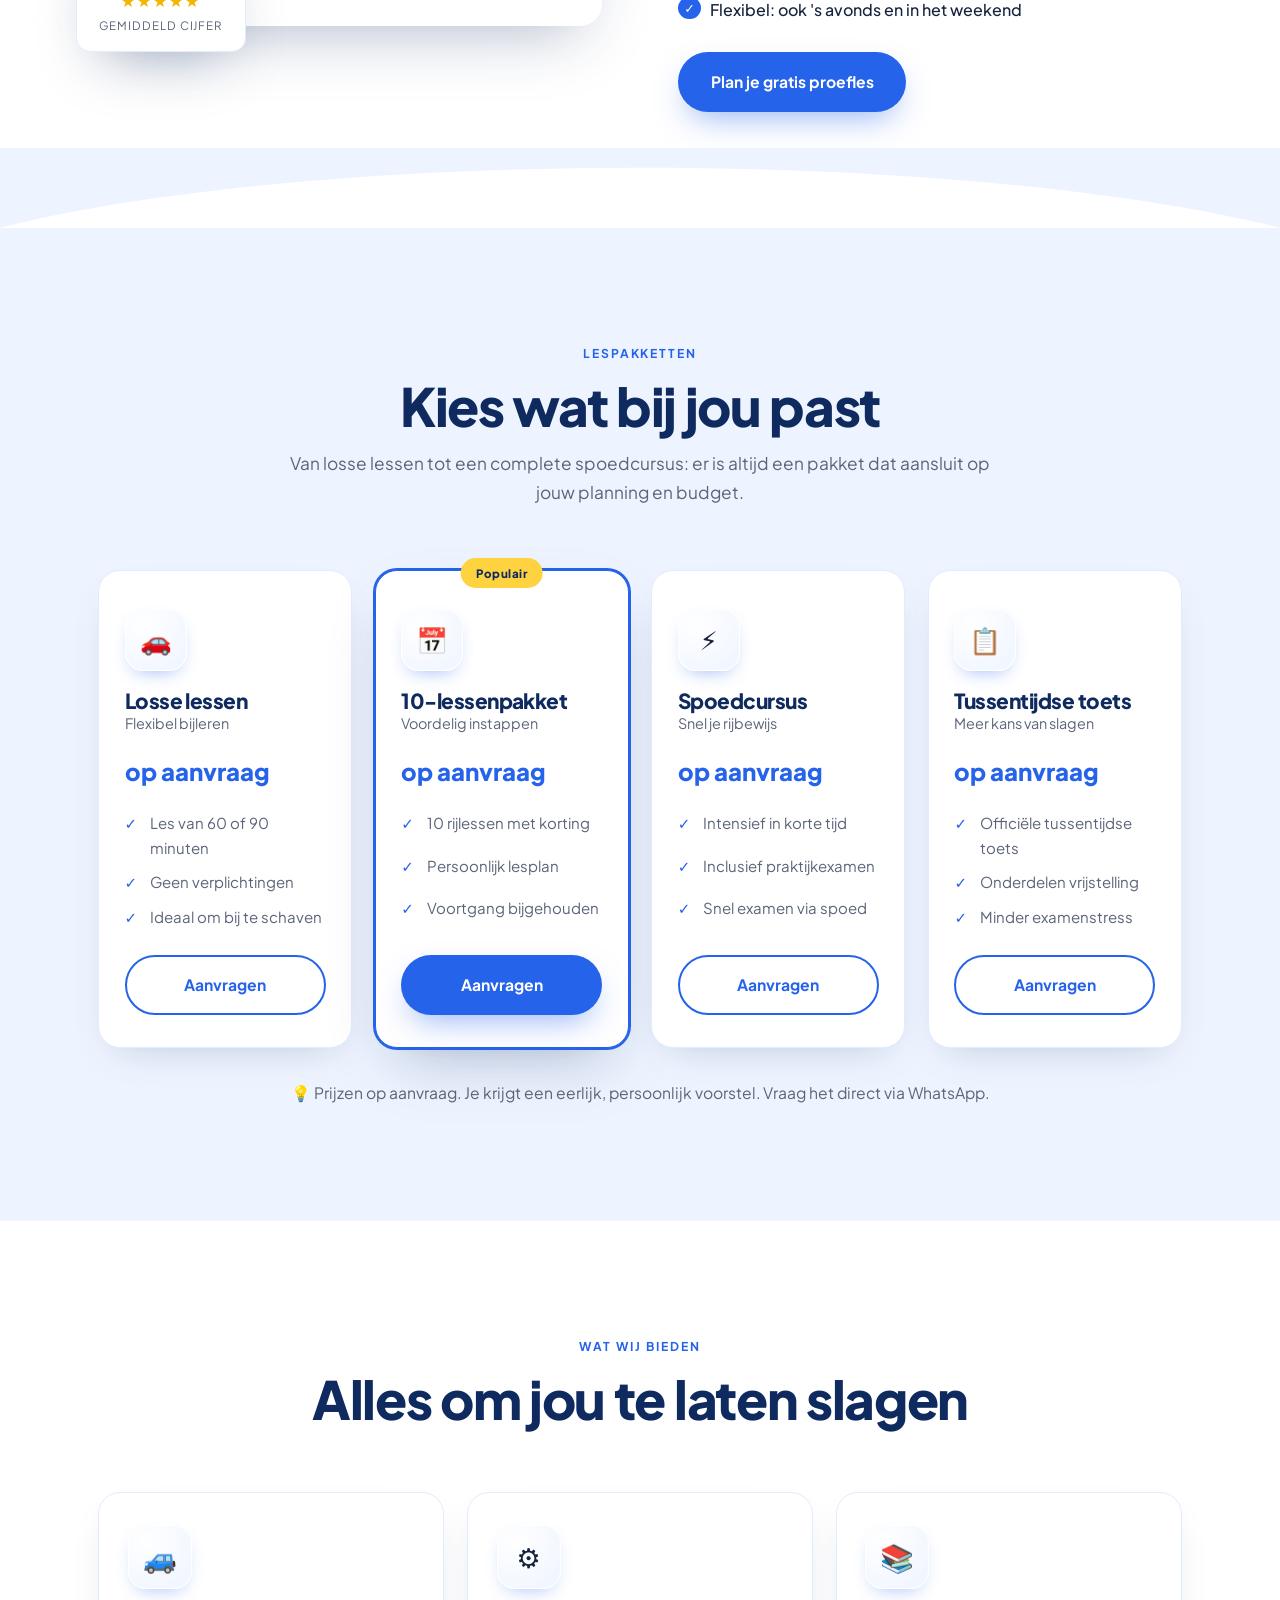
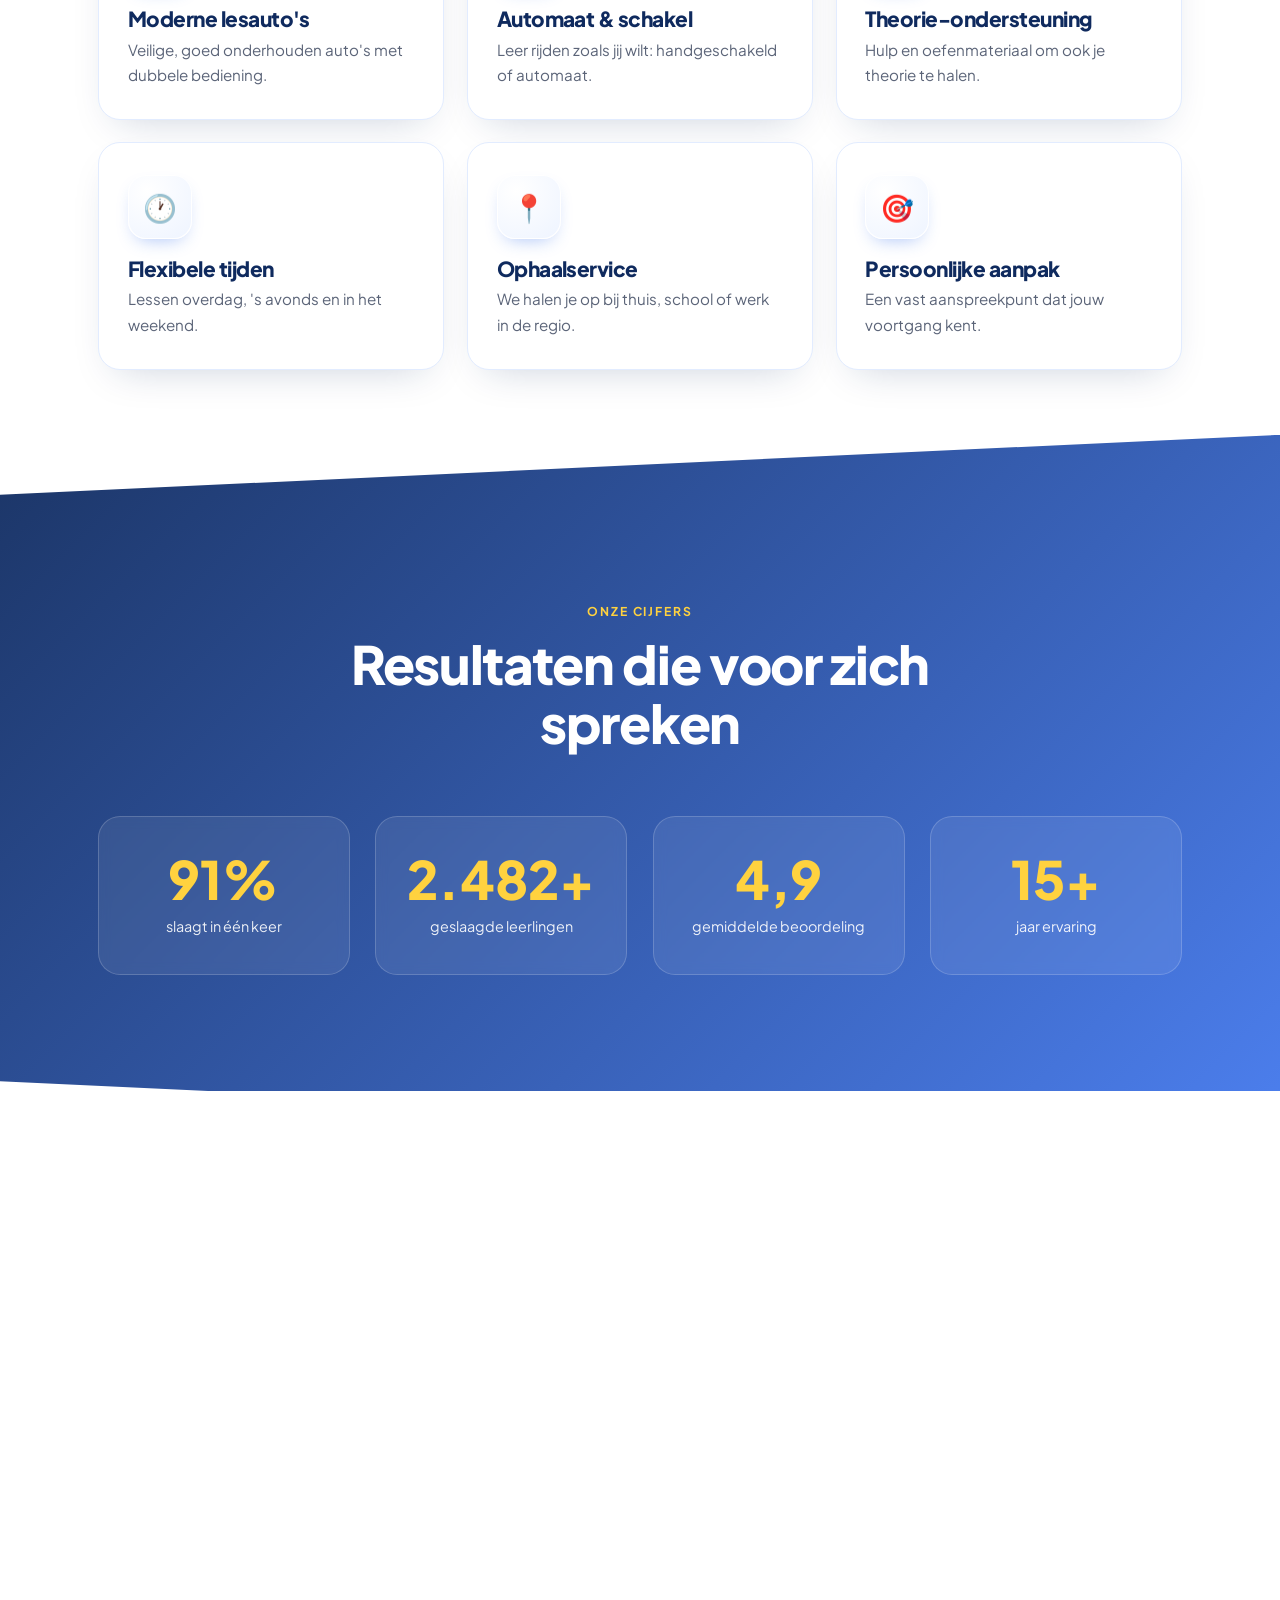
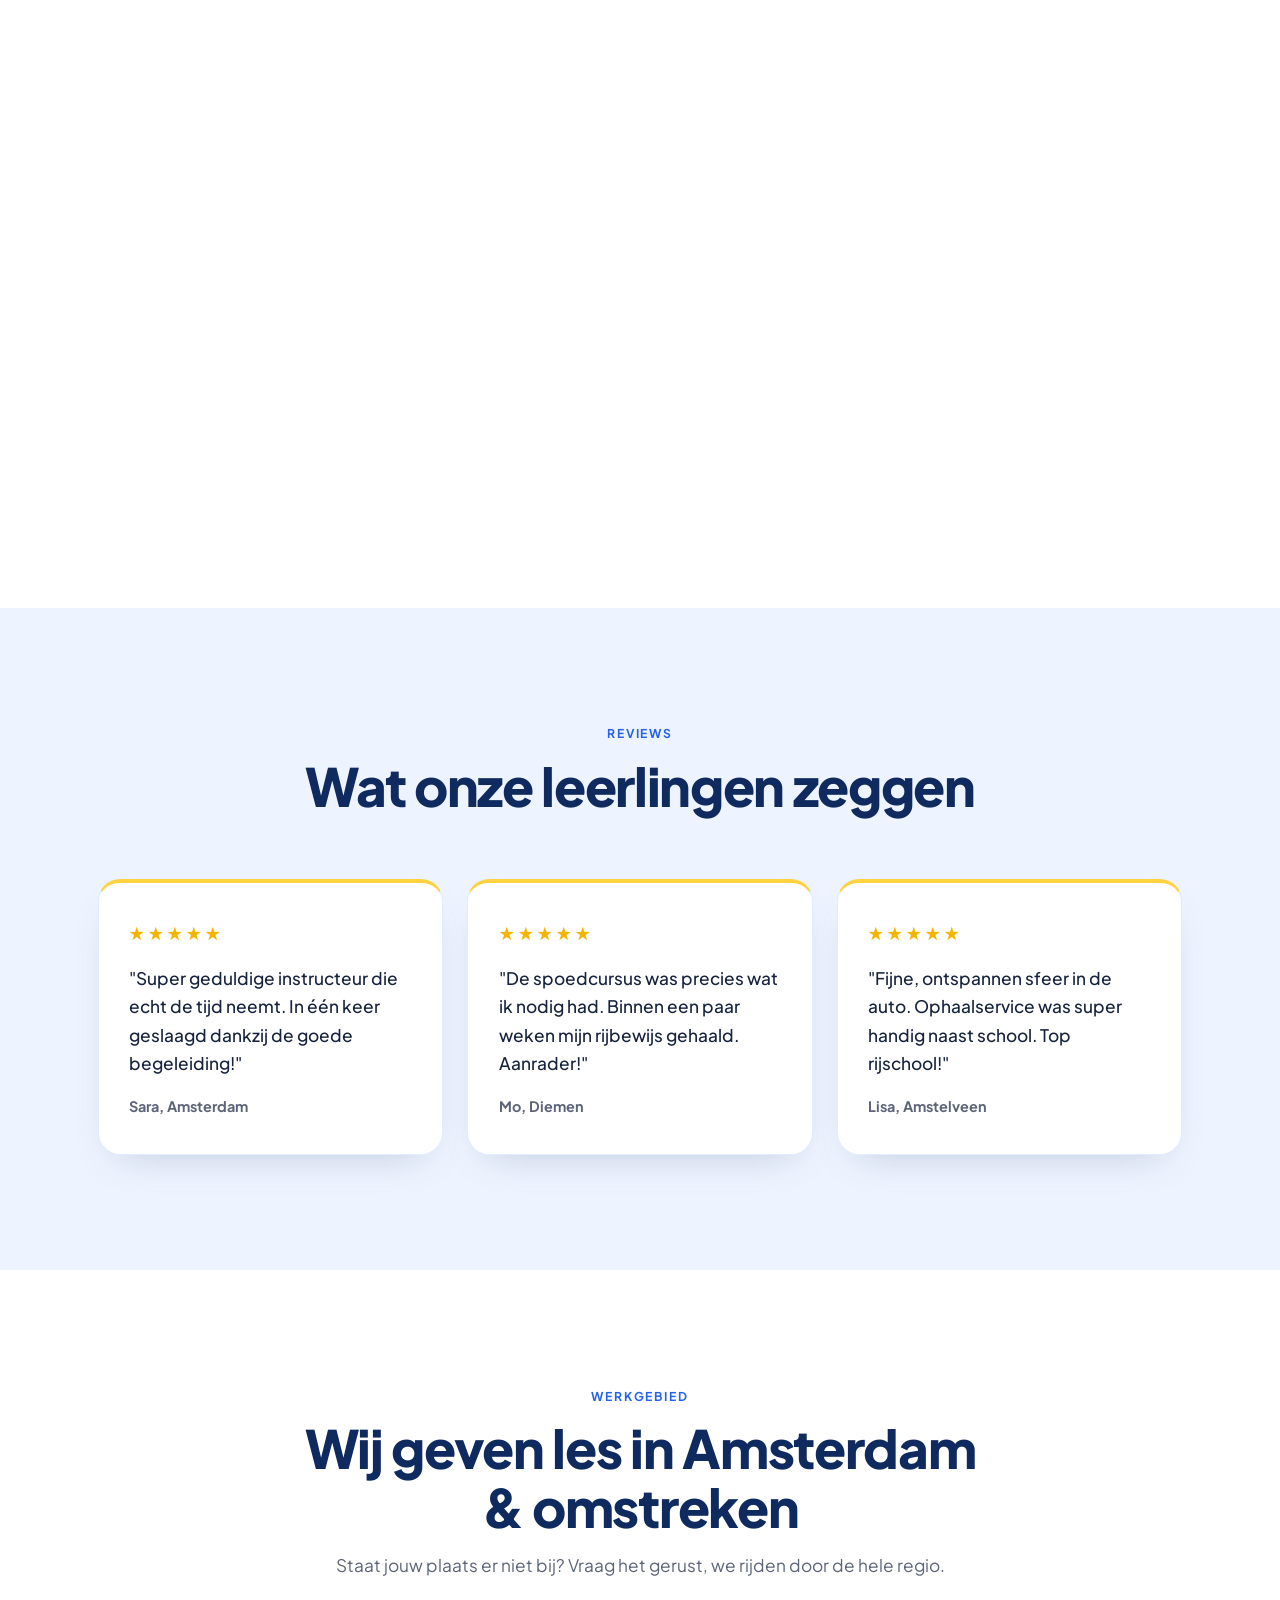
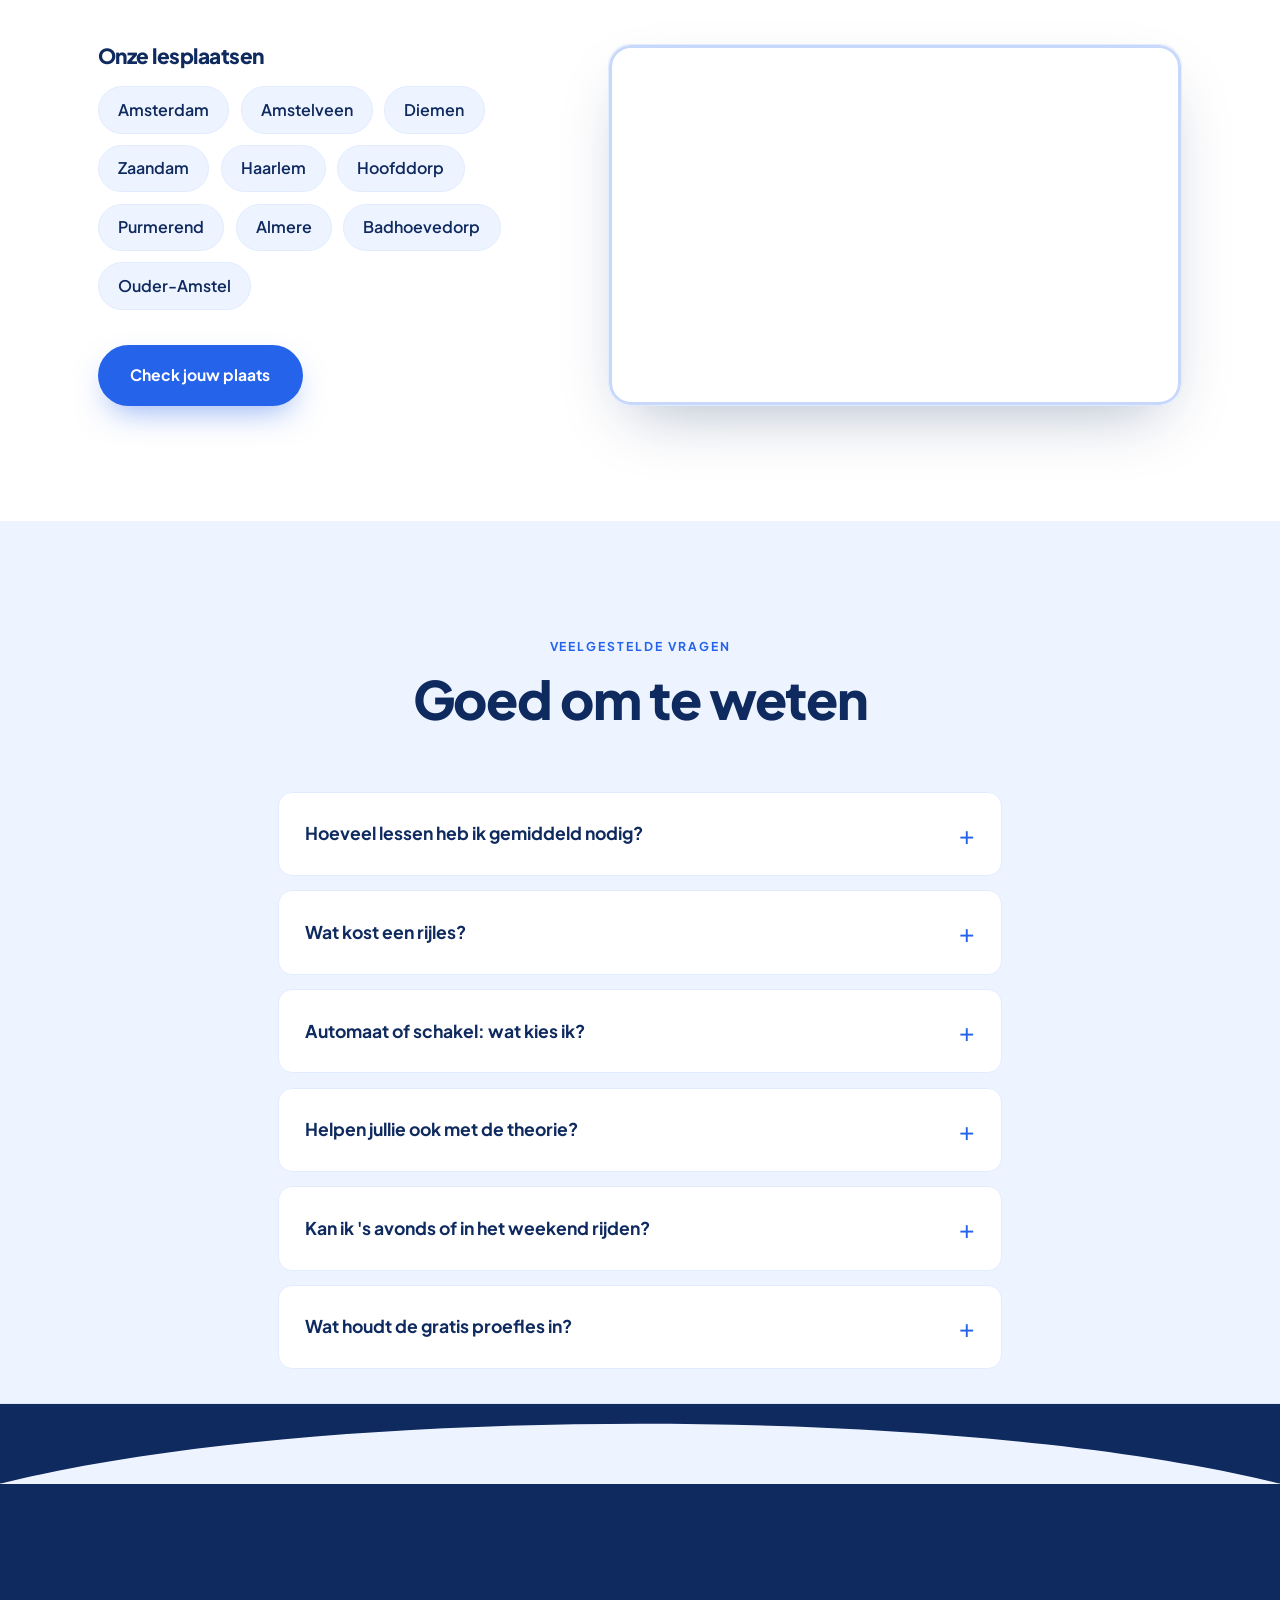
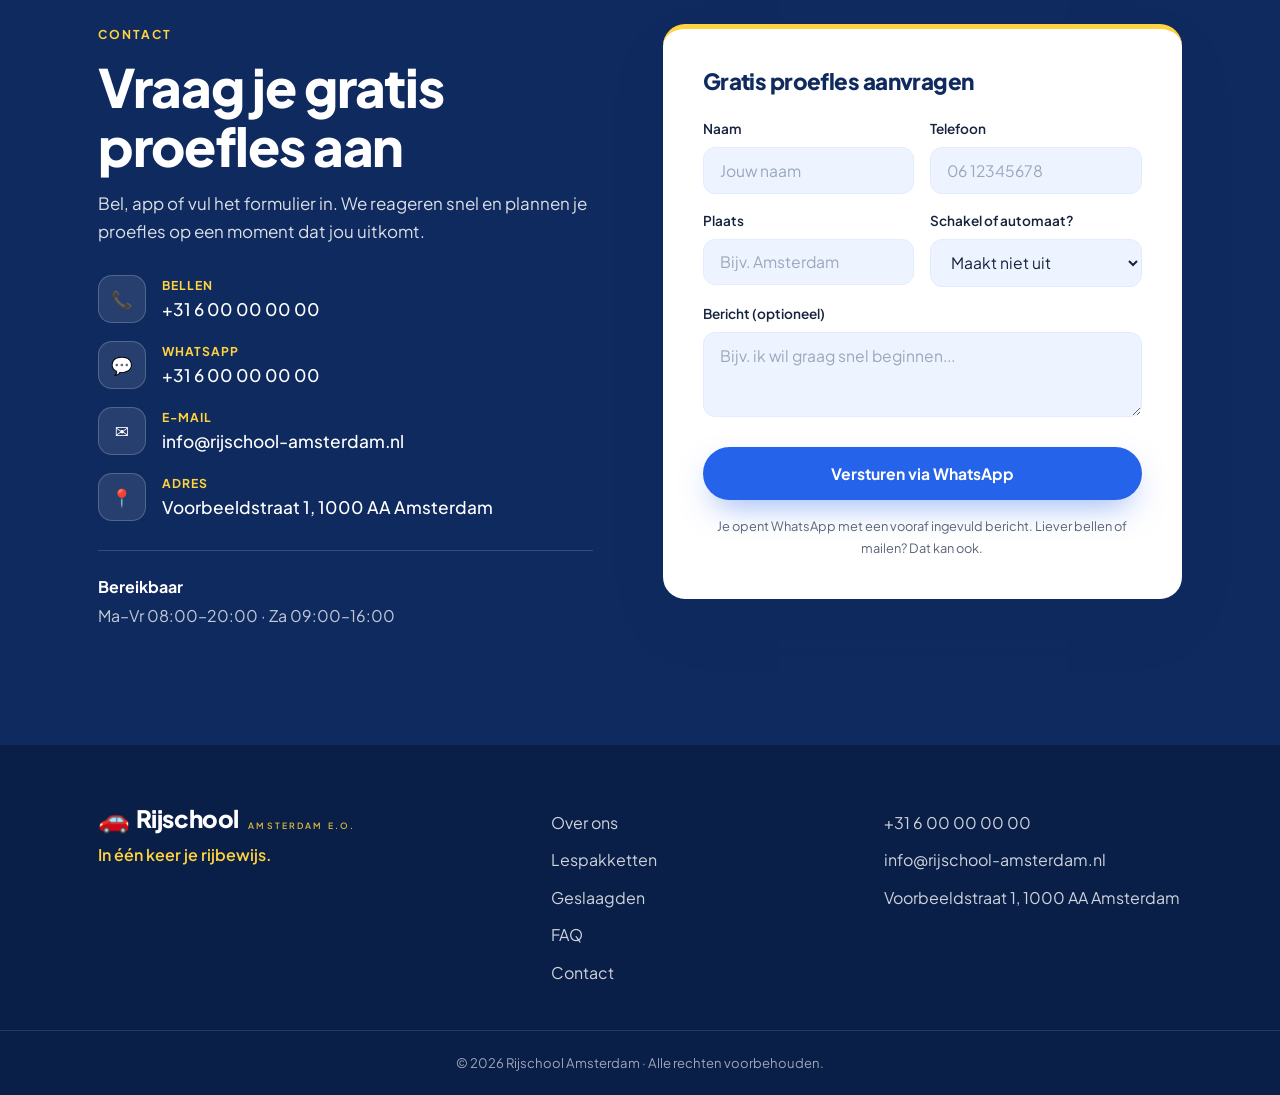
==== commit 103f273c: "Herontwerp: fris blauw + geel met overlappende secties (clip-path) Co-Authored-By: Claude Opus 4.8 <" ====
--- a/index.html
+++ b/index.html
@@ -5,26 +5,26 @@
   <meta name="viewport" content="width=device-width, initial-scale=1.0" />
 
   <!-- ============ SEO ============ -->
-  <title>Rijschool Amsterdam | Haal in één keer je rijbewijs · Gratis proefles</title>
+  <title>Rijschool Amsterdam | In één keer je rijbewijs · Gratis proefles</title>
   <meta name="description" content="Rijschool in Amsterdam en omstreken. Ervaren, geduldige instructeurs, hoog slagingspercentage en flexibele lestijden. Schakel of automaat. Vraag nu je gratis proefles aan via WhatsApp of bel ons." />
   <meta name="keywords" content="rijschool Amsterdam, rijbewijs halen Amsterdam, rijlessen, proefles, spoedcursus rijbewijs, automaat rijles, rijschool omstreken Amsterdam" />
   <meta name="author" content="Rijschool" />
-  <link rel="canonical" href="https://www.rijschool-amsterdam.nl/" />
+  <link rel="canonical" href="https://yjsmarket.github.io/rijschool/" />
 
   <!-- ============ Open Graph / Social ============ -->
   <meta property="og:type" content="website" />
   <meta property="og:locale" content="nl_NL" />
   <meta property="og:site_name" content="Rijschool Amsterdam" />
-  <meta property="og:title" content="Rijschool Amsterdam · Haal in één keer je rijbewijs" />
+  <meta property="og:title" content="Rijschool Amsterdam · In één keer je rijbewijs" />
   <meta property="og:description" content="Ervaren instructeurs, hoog slagingspercentage en flexibele tijden in Amsterdam en omstreken. Vraag je gratis proefles aan!" />
-  <meta property="og:url" content="https://www.rijschool-amsterdam.nl/" />
+  <meta property="og:url" content="https://yjsmarket.github.io/rijschool/" />
   <meta property="og:image" content="https://images.unsplash.com/photo-1449965408869-eaa3f722e40d?auto=format&fit=crop&w=1200&q=80" />
   <meta name="twitter:card" content="summary_large_image" />
-  <meta name="twitter:title" content="Rijschool Amsterdam · Haal in één keer je rijbewijs" />
+  <meta name="twitter:title" content="Rijschool Amsterdam · In één keer je rijbewijs" />
   <meta name="twitter:description" content="Ervaren instructeurs, hoog slagingspercentage en flexibele tijden in Amsterdam en omstreken." />
   <meta name="twitter:image" content="https://images.unsplash.com/photo-1449965408869-eaa3f722e40d?auto=format&fit=crop&w=1200&q=80" />
 
-  <meta name="theme-color" content="#1b6ef3" />
+  <meta name="theme-color" content="#2563eb" />
 
   <!-- ============ Fonts ============ -->
   <link rel="preconnect" href="https://fonts.googleapis.com" />
@@ -41,7 +41,7 @@
     "name": "Rijschool",
     "image": "https://images.unsplash.com/photo-1449965408869-eaa3f722e40d?auto=format&fit=crop&w=1200&q=80",
     "description": "Rijschool in Amsterdam en omstreken met ervaren instructeurs, hoog slagingspercentage en flexibele lestijden.",
-    "url": "https://www.rijschool-amsterdam.nl/",
+    "url": "https://yjsmarket.github.io/rijschool/",
     "telephone": "+31 6 00000000",
     "email": "info@rijschool-amsterdam.nl",
     "priceRange": "€€",
@@ -54,24 +54,10 @@
     },
     "areaServed": ["Amsterdam", "Amstelveen", "Diemen", "Zaandam", "Haarlem", "Hoofddorp"],
     "openingHoursSpecification": [
-      {
-        "@type": "OpeningHoursSpecification",
-        "dayOfWeek": ["Monday","Tuesday","Wednesday","Thursday","Friday"],
-        "opens": "08:00",
-        "closes": "20:00"
-      },
-      {
-        "@type": "OpeningHoursSpecification",
-        "dayOfWeek": "Saturday",
-        "opens": "09:00",
-        "closes": "16:00"
-      }
+      { "@type": "OpeningHoursSpecification", "dayOfWeek": ["Monday","Tuesday","Wednesday","Thursday","Friday"], "opens": "08:00", "closes": "20:00" },
+      { "@type": "OpeningHoursSpecification", "dayOfWeek": "Saturday", "opens": "09:00", "closes": "16:00" }
     ],
-    "aggregateRating": {
-      "@type": "AggregateRating",
-      "ratingValue": "4.9",
-      "reviewCount": "187"
-    }
+    "aggregateRating": { "@type": "AggregateRating", "ratingValue": "4.9", "reviewCount": "187" }
   }
   </script>
 </head>
@@ -108,7 +94,7 @@
     <div class="hero-overlay"></div>
     <div class="container hero-content">
       <p class="hero-eyebrow reveal">⭐ 4,9/5 · 187 reviews · Rijschool in Amsterdam e.o.</p>
-      <h1 class="hero-title reveal">Haal in één keer je<br><em>rijbewijs</em> in Amsterdam</h1>
+      <h1 class="hero-title reveal">In één keer je<br><em>rijbewijs</em> in Amsterdam</h1>
       <p class="hero-sub reveal">Ervaren, geduldige instructeurs. Lessen op jouw tempo, flexibele tijden en een hoog slagingspercentage. Begin vandaag nog met een gratis proefles!</p>
       <div class="hero-actions reveal">
         <a href="#contact" class="btn btn-primary">Gratis proefles</a>
@@ -118,17 +104,19 @@
         </a>
       </div>
     </div>
-
-    <!-- USP-balk -->
-    <div class="usp-bar">
-      <div class="container usp-bar-inner">
-        <div class="usp-item reveal"><strong>92%</strong><span>slaagt in één keer</span></div>
-        <div class="usp-item reveal"><strong>2.500+</strong><span>geslaagden</span></div>
-        <div class="usp-item reveal"><strong>Automaat &amp; schakel</strong><span>jij kiest</span></div>
-        <div class="usp-item reveal"><strong>Gratis ophaalservice</strong><span>door heel Amsterdam</span></div>
-      </div>
-    </div>
-  </section>
+  </section>
+
+  <!-- ============ ZWEVENDE USP-KAART (overlapt hero) ============ -->
+  <div class="usp-float-wrap">
+    <div class="container">
+      <div class="usp-float reveal">
+        <div class="usp-item"><strong>92%</strong><span>slaagt in één keer</span></div>
+        <div class="usp-item"><strong>2.500+</strong><span>geslaagden</span></div>
+        <div class="usp-item"><strong>Automaat &amp; schakel</strong><span>jij kiest</span></div>
+        <div class="usp-item"><strong>Gratis ophaalservice</strong><span>door heel Amsterdam</span></div>
+      </div>
+    </div>
+  </div>
 
   <!-- ============ OVER ONS ============ -->
   <section class="section over" id="over">
@@ -161,6 +149,10 @@
 
   <!-- ============ LESPAKKETTEN ============ -->
   <section class="section pakketten" id="pakketten">
+    <!-- curve-divider bovenaan -->
+    <div class="curve-top" aria-hidden="true">
+      <svg viewBox="0 0 1440 80" preserveAspectRatio="none"><path d="M0,80 C360,0 1080,0 1440,80 L1440,0 L0,0 Z"></path></svg>
+    </div>
     <div class="container">
       <div class="section-head reveal">
         <p class="eyebrow">Lespakketten</p>
@@ -170,6 +162,7 @@
 
       <div class="price-grid">
         <article class="price-card reveal">
+          <div class="price-icon">🚗</div>
           <h3>Losse lessen</h3>
           <p class="price-sub">Flexibel bijleren</p>
           <div class="price">op aanvraag</div>
@@ -183,6 +176,7 @@
 
         <article class="price-card popular reveal">
           <span class="badge-popular">Populair</span>
+          <div class="price-icon">📅</div>
           <h3>10-lessenpakket</h3>
           <p class="price-sub">Voordelig instappen</p>
           <div class="price">op aanvraag</div>
@@ -195,6 +189,7 @@
         </article>
 
         <article class="price-card reveal">
+          <div class="price-icon">⚡</div>
           <h3>Spoedcursus</h3>
           <p class="price-sub">Snel je rijbewijs</p>
           <div class="price">op aanvraag</div>
@@ -207,6 +202,7 @@
         </article>
 
         <article class="price-card reveal">
+          <div class="price-icon">📋</div>
           <h3>Tussentijdse toets</h3>
           <p class="price-sub">Meer kans van slagen</p>
           <div class="price">op aanvraag</div>
@@ -240,7 +236,7 @@
     </div>
   </section>
 
-  <!-- ============ SLAGINGSPERCENTAGE / CIJFERS ============ -->
+  <!-- ============ SLAGINGSPERCENTAGE / CIJFERS (overlappende gekleurde band) ============ -->
   <section class="section cijfers" id="cijfers">
     <div class="cijfers-bg"></div>
     <div class="cijfers-overlay"></div>
@@ -307,17 +303,17 @@
         <blockquote class="review reveal">
           <div class="stars">★★★★★</div>
           <p>"Super geduldige instructeur die echt de tijd neemt. In één keer geslaagd dankzij de goede begeleiding!"</p>
-          <footer>— Sara, Amsterdam</footer>
+          <footer>Sara, Amsterdam</footer>
         </blockquote>
         <blockquote class="review reveal">
           <div class="stars">★★★★★</div>
           <p>"De spoedcursus was precies wat ik nodig had. Binnen een paar weken mijn rijbewijs gehaald. Aanrader!"</p>
-          <footer>— Mo, Diemen</footer>
+          <footer>Mo, Diemen</footer>
         </blockquote>
         <blockquote class="review reveal">
           <div class="stars">★★★★★</div>
           <p>"Fijne, ontspannen sfeer in de auto. Ophaalservice was super handig naast school. Top rijschool!"</p>
-          <footer>— Lisa, Amstelveen</footer>
+          <footer>Lisa, Amstelveen</footer>
         </blockquote>
       </div>
     </div>
@@ -325,9 +321,7 @@
 
   <!-- ============ WERKGEBIED ============ -->
   <section class="section werkgebied" id="werkgebied">
-    <div class="werkgebied-bg"></div>
-    <div class="werkgebied-overlay"></div>
-    <div class="container werkgebied-inner">
+    <div class="container">
       <div class="section-head reveal">
         <p class="eyebrow">Werkgebied</p>
         <h2>Wij geven les in Amsterdam &amp; omstreken</h2>
@@ -374,7 +368,7 @@
       <div class="faq-list">
         <details class="faq-item reveal">
           <summary>Hoeveel lessen heb ik gemiddeld nodig?</summary>
-          <p>Dat verschilt per persoon. Gemiddeld zijn het zo'n 30–40 lessen, maar tijdens je gratis proefles maken we een realistische inschatting op basis van jouw ervaring.</p>
+          <p>Dat verschilt per persoon. Gemiddeld zijn het zo'n 30 tot 40 lessen, maar tijdens je gratis proefles maken we een realistische inschatting op basis van jouw ervaring.</p>
         </details>
         <details class="faq-item reveal">
           <summary>Wat kost een rijles?</summary>
@@ -402,6 +396,9 @@
 
   <!-- ============ CONTACT ============ -->
   <section class="section contact" id="contact">
+    <div class="curve-top light-curve" aria-hidden="true">
+      <svg viewBox="0 0 1440 80" preserveAspectRatio="none"><path d="M0,80 C360,0 1080,0 1440,80 L1440,0 L0,0 Z"></path></svg>
+    </div>
     <div class="container contact-grid">
       <div class="contact-info reveal">
         <p class="eyebrow">Contact</p>
@@ -476,7 +473,7 @@
     <div class="container footer-inner">
       <div class="footer-brand">
         <span class="logo-text"><span class="logo-mark">🚗</span> Rijschool<small>AMSTERDAM E.O.</small></span>
-        <p>Haal in één keer je rijbewijs.</p>
+        <p>In één keer je rijbewijs.</p>
       </div>
       <nav class="footer-nav">
         <a href="#over">Over ons</a>
--- a/style.css
+++ b/style.css
@@ -1,34 +1,26 @@
 /* =========================================================
    Rijschool Amsterdam — style.css
-   Thema: donker (zwart/antraciet) + rode accenten
+   Thema: fris blauw + geel accent · overlappende secties
    ========================================================= */
 
 :root {
-  --red:         #e51d2a;
-  --red-d:       #c01420;
-  --red-light:   #ff3b47;
-  --black:       #0b0b0d;
-  --night:       #121216;
-  --panel:       #18181d;
-  --panel-2:     #1f1f26;
-  --line:        #2a2a32;
-  --ink:         #f3f3f5;     /* hoofdtekst licht */
-  --muted:       #a3a3ad;     /* secundaire tekst */
+  --blue:        #2563eb;
+  --blue-d:      #1d4ed8;
+  --blue-deep:   #0f2a5e;
+  --blue-soft:   #eef4ff;
+  --blue-soft-2: #e2ecff;
+  --yellow:      #ffd23f;
+  --yellow-d:    #f4b400;
+  --ink:         #16233d;
+  --muted:       #5b6478;
   --white:       #ffffff;
   --wa:          #25d366;
 
-  /* lichte secties */
-  --light:       #f4f5f8;     /* lichte sectie-achtergrond */
-  --light-2:     #ffffff;     /* witte kaarten */
-  --light-line:  #e5e7ee;     /* randen op licht */
-  --ink-dark:    #161821;     /* donkere koppen op licht */
-  --muted-dark:  #5b6273;     /* donkere bodytekst op licht */
-
-  --radius:      20px;
+  --radius:      22px;
   --radius-sm:   14px;
-  --shadow:      0 24px 60px -22px rgba(0, 0, 0, .8);
-  --shadow-soft: 0 14px 34px -16px rgba(0, 0, 0, .7);
-  --glow:        0 12px 30px -10px rgba(229, 29, 42, .55);
+  --shadow:      0 26px 60px -24px rgba(15, 42, 94, .35);
+  --shadow-soft: 0 16px 40px -20px rgba(15, 42, 94, .25);
+  --glow:        0 14px 32px -10px rgba(37, 99, 235, .5);
   --maxw:        1180px;
 
   --font: "Plus Jakarta Sans", system-ui, -apple-system, sans-serif;
@@ -39,7 +31,7 @@
 body {
   font-family: var(--font);
   color: var(--ink);
-  background: var(--black);
+  background: var(--white);
   line-height: 1.65;
   font-weight: 400;
   -webkit-font-smoothing: antialiased;
@@ -50,17 +42,17 @@
 
 .container { width: 100%; max-width: var(--maxw); margin: 0 auto; padding: 0 clamp(20px, 5vw, 48px); }
 
-h1, h2, h3 { line-height: 1.15; letter-spacing: -.02em; font-weight: 800; color: var(--white); }
-h2 { font-size: clamp(1.9rem, 4.5vw, 3rem); }
+h1, h2, h3 { line-height: 1.12; letter-spacing: -.025em; font-weight: 800; color: var(--blue-deep); }
+h2 { font-size: clamp(2rem, 5vw, 3.3rem); }
 h3 { font-size: 1.3rem; }
-em { font-style: normal; color: var(--red-light); }
+em { font-style: normal; color: var(--blue); }
 
 .eyebrow {
   text-transform: uppercase;
   letter-spacing: .16em;
   font-size: .76rem;
   font-weight: 700;
-  color: var(--red-light);
+  color: var(--blue);
   margin-bottom: .8rem;
 }
 
@@ -76,245 +68,252 @@
   border: 2px solid transparent;
   transition: transform .25s ease, box-shadow .25s ease, background .25s ease, color .25s ease, border-color .25s ease;
 }
-.btn-primary { background: var(--red); color: var(--white); box-shadow: var(--glow); }
-.btn-primary:hover { background: var(--red-d); transform: translateY(-3px); box-shadow: 0 18px 38px -10px rgba(229,29,42,.7); }
+.btn-primary { background: var(--blue); color: var(--white); box-shadow: var(--glow); }
+.btn-primary:hover { background: var(--blue-d); transform: translateY(-3px); box-shadow: 0 18px 38px -10px rgba(37,99,235,.65); }
 .btn-whatsapp { background: var(--wa); color: var(--white); box-shadow: 0 12px 28px -10px rgba(37,211,102,.55); }
 .btn-whatsapp:hover { transform: translateY(-3px); box-shadow: 0 18px 34px -10px rgba(37,211,102,.7); }
-.btn-outline { background: transparent; border-color: var(--red); color: var(--red-light); }
-.btn-outline:hover { background: var(--red); color: var(--white); transform: translateY(-3px); }
-.btn-ghost { background: rgba(255,255,255,.08); border-color: rgba(255,255,255,.4); color: var(--white); }
-.btn-ghost:hover { background: rgba(255,255,255,.16); transform: translateY(-3px); }
+.btn-outline { background: transparent; border-color: var(--blue); color: var(--blue); }
+.btn-outline:hover { background: var(--blue); color: var(--white); transform: translateY(-3px); }
+.btn-yellow { background: var(--yellow); color: var(--blue-deep); box-shadow: 0 12px 28px -10px rgba(244,180,0,.6); }
+.btn-yellow:hover { transform: translateY(-3px); box-shadow: 0 18px 34px -10px rgba(244,180,0,.7); }
 .btn-full { width: 100%; }
 
 /* ===================== HEADER ===================== */
-.site-header { position: fixed; top: 0; left: 0; right: 0; z-index: 100; padding: 1.1rem 0; transition: background .35s, box-shadow .35s, padding .35s, border-color .35s; border-bottom: 1px solid transparent; }
-.site-header.scrolled { background: rgba(11,11,13,.85); backdrop-filter: blur(14px); border-bottom-color: var(--line); padding: .6rem 0; }
+.site-header { position: fixed; top: 0; left: 0; right: 0; z-index: 100; padding: 1.1rem 0; transition: background .35s, box-shadow .35s, padding .35s; }
+.site-header.scrolled { background: rgba(255,255,255,.92); backdrop-filter: blur(14px); box-shadow: 0 6px 26px -16px rgba(15,42,94,.5); padding: .6rem 0; }
 .header-inner { display: flex; align-items: center; justify-content: space-between; }
-.logo { display: flex; align-items: center; gap: .5rem; color: var(--white); }
+.logo { display: flex; align-items: center; gap: .5rem; color: var(--white); transition: color .35s; }
+.site-header.scrolled .logo { color: var(--blue-deep); }
 .logo-mark { font-size: 1.6rem; }
 .logo-text { font-size: 1.4rem; font-weight: 800; line-height: 1; display: flex; flex-direction: column; letter-spacing: -.02em; }
-.logo-text small { font-size: .54rem; letter-spacing: .25em; font-weight: 600; color: var(--red-light); margin-top: 3px; }
+.logo-text small { font-size: .54rem; letter-spacing: .25em; font-weight: 600; opacity: .85; margin-top: 3px; }
 
 .nav { display: flex; align-items: center; gap: 1.8rem; }
-.nav a { color: rgba(255,255,255,.88); font-size: .92rem; font-weight: 600; position: relative; transition: color .3s; }
-.nav a:not(.nav-cta):hover { color: var(--white); }
-.nav a:not(.nav-cta)::after { content: ""; position: absolute; left: 0; bottom: -6px; width: 0; height: 2px; background: var(--red); transition: width .3s; }
+.nav a { color: rgba(255,255,255,.92); font-size: .92rem; font-weight: 600; position: relative; transition: color .3s; }
+.site-header.scrolled .nav a { color: var(--ink); }
+.nav a:not(.nav-cta)::after { content: ""; position: absolute; left: 0; bottom: -6px; width: 0; height: 3px; border-radius: 3px; background: var(--yellow); transition: width .3s; }
 .nav a:not(.nav-cta):hover::after { width: 100%; }
-.nav-cta { padding: .55rem 1.3rem; background: var(--red); border-radius: 100px; color: var(--white) !important; font-weight: 700; transition: transform .25s, box-shadow .25s; }
-.nav-cta:hover { transform: translateY(-2px); box-shadow: var(--glow); }
+.nav-cta { padding: .55rem 1.3rem; background: var(--yellow); border-radius: 100px; color: var(--blue-deep) !important; font-weight: 700; transition: transform .25s, box-shadow .25s; }
+.nav-cta:hover { transform: translateY(-2px); box-shadow: 0 12px 24px -8px rgba(244,180,0,.8); }
 
 .nav-toggle { display: none; flex-direction: column; gap: 5px; background: none; border: 0; cursor: pointer; padding: 6px; z-index: 101; }
 .nav-toggle span { width: 26px; height: 2.5px; background: var(--white); border-radius: 2px; transition: .3s; }
-
-/* ===================== HERO ===================== */
-.hero { position: relative; min-height: 100vh; display: flex; flex-direction: column; justify-content: center; overflow: hidden; background: var(--black); }
+.site-header.scrolled .nav-toggle span { background: var(--blue-deep); }
+
+/* ===================== HERO (slanted bottom) ===================== */
+.hero {
+  position: relative; min-height: 100vh; display: flex; flex-direction: column; justify-content: center;
+  overflow: hidden; padding-bottom: 90px;
+  clip-path: polygon(0 0, 100% 0, 100% calc(100% - 70px), 0 100%);
+}
 .hero-bg {
   position: absolute; inset: 0;
   /* >>> HERO FOTO — vervang deze URL om de achtergrond te wisselen <<< */
   background: url("https://images.unsplash.com/photo-1449965408869-eaa3f722e40d?auto=format&fit=crop&w=2000&q=80") center/cover no-repeat;
   transform: scale(1.08);
   animation: slowZoom 16s ease-out forwards;
-  filter: grayscale(.35) contrast(1.05) brightness(.7);
 }
 @keyframes slowZoom { to { transform: scale(1); } }
-.hero-overlay { position: absolute; inset: 0; background: linear-gradient(115deg, rgba(11,11,13,.94) 0%, rgba(11,11,13,.7) 45%, rgba(229,29,42,.28) 110%); }
-.hero-content { position: relative; z-index: 2; color: var(--white); max-width: 760px; padding: 110px 0 40px; }
-.hero-eyebrow { display: inline-block; background: rgba(229,29,42,.16); border: 1px solid rgba(229,29,42,.5); padding: .45rem 1rem; border-radius: 100px; font-size: .82rem; font-weight: 600; margin-bottom: 1.4rem; color: #fff; backdrop-filter: blur(4px); }
-.hero-title { font-size: clamp(2.4rem, 7vw, 4.6rem); margin-bottom: 1.3rem; text-shadow: 0 6px 30px rgba(0,0,0,.5); }
-.hero-title em { color: var(--red-light); }
-.hero-sub { font-size: clamp(1.05rem, 2.2vw, 1.3rem); max-width: 560px; margin-bottom: 2.2rem; color: rgba(255,255,255,.85); font-weight: 400; }
+.hero-overlay { position: absolute; inset: 0; background: linear-gradient(115deg, rgba(15,42,94,.92) 0%, rgba(29,78,216,.72) 50%, rgba(37,99,235,.4) 100%); }
+.hero-content { position: relative; z-index: 2; color: var(--white); max-width: 780px; padding: 110px 0 30px; }
+.hero-eyebrow { display: inline-block; background: rgba(255,255,255,.14); border: 1px solid rgba(255,255,255,.3); padding: .45rem 1rem; border-radius: 100px; font-size: .82rem; font-weight: 600; margin-bottom: 1.4rem; backdrop-filter: blur(4px); }
+.hero-title { font-size: clamp(2.5rem, 7.5vw, 5rem); margin-bottom: 1.3rem; color: var(--white); text-shadow: 0 6px 30px rgba(0,0,0,.3); }
+.hero-title em { color: var(--yellow); }
+.hero-sub { font-size: clamp(1.05rem, 2.2vw, 1.32rem); max-width: 560px; margin-bottom: 2.2rem; color: rgba(255,255,255,.92); }
 .hero-actions { display: flex; gap: 1rem; flex-wrap: wrap; }
 
-/* USP-balk */
-.usp-bar { position: relative; z-index: 2; background: rgba(255,255,255,.05); border-top: 1px solid rgba(255,255,255,.12); backdrop-filter: blur(8px); padding: 1.4rem 0; }
-.usp-bar-inner { display: grid; grid-template-columns: repeat(4, 1fr); gap: 1rem; text-align: center; }
-.usp-item { color: var(--white); display: flex; flex-direction: column; }
-.usp-item strong { font-size: 1.5rem; font-weight: 800; color: var(--red-light); line-height: 1.1; }
-.usp-item span { font-size: .85rem; color: rgba(255,255,255,.7); }
+/* ===================== ZWEVENDE USP-KAART (overlapt hero) ===================== */
+.usp-float-wrap { position: relative; z-index: 10; margin-top: -64px; }
+.usp-float {
+  background: var(--white); border-radius: var(--radius); box-shadow: var(--shadow);
+  display: grid; grid-template-columns: repeat(4, 1fr); gap: 1rem;
+  padding: 1.8rem 1.4rem; text-align: center; border: 1px solid var(--blue-soft-2);
+}
+.usp-item { display: flex; flex-direction: column; padding: .3rem .6rem; position: relative; }
+.usp-item:not(:last-child)::after { content: ""; position: absolute; right: 0; top: 12%; height: 76%; width: 1px; background: var(--blue-soft-2); }
+.usp-item strong { font-size: 1.5rem; font-weight: 800; color: var(--blue); line-height: 1.1; }
+.usp-item span { font-size: .85rem; color: var(--muted); margin-top: .15rem; }
 
 /* ===================== SECTION BASE ===================== */
-.section { padding: clamp(64px, 9vw, 120px) 0; }
-.section-head { text-align: center; max-width: 720px; margin: 0 auto clamp(38px, 6vw, 64px); }
+.section { padding: clamp(70px, 9vw, 120px) 0; position: relative; }
+.section-head { text-align: center; max-width: 720px; margin: 0 auto clamp(40px, 6vw, 64px); }
 .section-intro { color: var(--muted); font-size: 1.08rem; margin-top: .9rem; }
-
-/* lichte secties: betere leesbaarheid */
-.over .eyebrow, .bieden .eyebrow, .reviews .eyebrow,
-.over .section-intro, .bieden .section-intro, .reviews .section-intro { color: var(--red); }
-.over .section-intro, .bieden .section-intro, .reviews .section-intro { color: var(--muted-dark); }
+.section-head.light h2 { color: var(--white); }
+.section-head.light .eyebrow { color: var(--yellow); }
+
+/* ===================== CURVE / OVERLAY DIVIDERS ===================== */
+.curve-top { position: absolute; top: -1px; left: 0; width: 100%; line-height: 0; transform: translateY(-99%); pointer-events: none; }
+.curve-top svg { width: 100%; height: 80px; display: block; }
+.curve-top svg path { fill: var(--blue-soft); }          /* default: pakt sectiekleur */
+.light-curve svg path { fill: var(--white); }
 
 /* ===================== OVER ONS ===================== */
-.over { background: var(--light); }
-.over h2 { color: var(--ink-dark); }
+.over { background: var(--white); padding-top: clamp(48px, 6vw, 80px); }
 .over-grid { display: grid; grid-template-columns: 1fr 1fr; gap: clamp(40px, 6vw, 80px); align-items: center; }
 .over-images { position: relative; }
-.over-img-main { width: 100%; height: 480px; object-fit: cover; border-radius: var(--radius); box-shadow: 0 24px 50px -22px rgba(20,24,33,.35); }
+.over-img-main { width: 100%; height: 480px; object-fit: cover; border-radius: var(--radius); box-shadow: var(--shadow); }
 .over-badge {
   position: absolute; bottom: -26px; left: -22px;
-  background: var(--light-2); border: 1px solid var(--light-line); border-radius: var(--radius-sm);
-  padding: 1rem 1.4rem; box-shadow: 0 18px 40px -16px rgba(20,24,33,.3); text-align: center;
-  display: flex; flex-direction: column; gap: 2px;
-}
-.over-badge-num { font-size: 2rem; font-weight: 800; color: var(--red); line-height: 1; }
-.over-badge-stars { color: var(--red); letter-spacing: 2px; }
-.over-badge-label { font-size: .72rem; color: var(--muted-dark); text-transform: uppercase; letter-spacing: .08em; }
-.over-text p { color: var(--muted-dark); margin-bottom: 1rem; }
+  background: var(--white); border-radius: var(--radius-sm);
+  padding: 1rem 1.4rem; box-shadow: var(--shadow); text-align: center;
+  display: flex; flex-direction: column; gap: 2px; border: 1px solid var(--blue-soft-2);
+}
+.over-badge-num { font-size: 2rem; font-weight: 800; color: var(--blue); line-height: 1; }
+.over-badge-stars { color: var(--yellow-d); letter-spacing: 2px; }
+.over-badge-label { font-size: .72rem; color: var(--muted); text-transform: uppercase; letter-spacing: .08em; }
+.over-text p { color: var(--muted); margin-bottom: 1rem; }
 .over-text h2 { margin-bottom: 1.3rem; }
-.over-text strong { color: var(--ink-dark); }
+.over-text strong { color: var(--blue-deep); }
 .over-checks { list-style: none; margin: 1.4rem 0 1.8rem; display: grid; gap: .7rem; }
-.over-checks li { padding-left: 2rem; position: relative; font-weight: 500; color: var(--ink-dark); }
-.over-checks li::before { content: "✓"; position: absolute; left: 0; top: 0; width: 1.4rem; height: 1.4rem; background: var(--red); color: #fff; border-radius: 50%; display: grid; place-items: center; font-size: .8rem; font-weight: 800; }
-
-/* ===================== LESPAKKETTEN ===================== */
-/* Zwarte sectie-achtergrond, witte kaarten met zwarte + rode tekst */
-.pakketten { background: var(--black); }
+.over-checks li { padding-left: 2rem; position: relative; font-weight: 500; }
+.over-checks li::before { content: "✓"; position: absolute; left: 0; top: 0; width: 1.4rem; height: 1.4rem; background: var(--blue); color: #fff; border-radius: 50%; display: grid; place-items: center; font-size: .8rem; font-weight: 800; }
+
+/* ===================== LESPAKKETTEN (lichtblauw + curve top) ===================== */
+.pakketten { background: var(--blue-soft); }
 .price-grid { display: grid; grid-template-columns: repeat(4, 1fr); gap: 1.4rem; align-items: stretch; }
 .price-card {
-  background: var(--light-2); border-radius: var(--radius); padding: 2.2rem 1.6rem;
-  box-shadow: 0 18px 44px -20px rgba(0,0,0,.7); border: 1px solid var(--light-line); position: relative;
+  background: var(--white); border-radius: var(--radius); padding: 2.4rem 1.6rem 2rem;
+  box-shadow: var(--shadow-soft); border: 1px solid var(--blue-soft-2); position: relative;
   display: flex; flex-direction: column;
   transition: transform .35s ease, box-shadow .35s ease, border-color .35s ease;
 }
-.price-card:hover { transform: translateY(-8px); box-shadow: 0 26px 50px -18px rgba(229,29,42,.45); border-color: var(--red); }
-.price-card.popular { border-color: var(--red); box-shadow: 0 0 0 2px var(--red), 0 22px 50px -18px rgba(229,29,42,.5); }
-.badge-popular { position: absolute; top: -13px; left: 50%; transform: translateX(-50%); background: var(--red); color: #fff; font-size: .72rem; font-weight: 700; padding: .3rem 1rem; border-radius: 100px; letter-spacing: .04em; }
-.price-card h3 { color: var(--ink-dark); }
-.price-sub { color: var(--muted-dark); font-size: .9rem; margin-bottom: 1rem; }
-.price { font-size: 1.5rem; font-weight: 800; color: var(--red); margin-bottom: 1.2rem; }
+.price-card:hover { transform: translateY(-10px); box-shadow: var(--shadow); border-color: var(--blue); }
+.price-card.popular { border-color: var(--blue); box-shadow: 0 0 0 2px var(--blue), var(--shadow); }
+.badge-popular { position: absolute; top: -13px; left: 50%; transform: translateX(-50%); background: var(--yellow); color: var(--blue-deep); font-size: .72rem; font-weight: 800; padding: .35rem 1rem; border-radius: 100px; letter-spacing: .04em; }
+.price-icon {
+  width: 62px; height: 62px; display: grid; place-items: center; font-size: 1.6rem;
+  background: radial-gradient(circle at 30% 25%, #ffffff 0%, var(--blue-soft) 100%);
+  border-radius: 18px; margin-bottom: 1.1rem;
+  box-shadow: 0 8px 18px -8px rgba(37,99,235,.45), inset 0 0 0 1px #fff;
+}
+.price-card h3 { color: var(--blue-deep); }
+.price-sub { color: var(--muted); font-size: .9rem; margin-bottom: 1rem; }
+.price { font-size: 1.5rem; font-weight: 800; color: var(--blue); margin-bottom: 1.2rem; }
 .price-card ul { list-style: none; display: grid; gap: .6rem; margin-bottom: 1.6rem; flex: 1; }
-.price-card li { padding-left: 1.6rem; position: relative; font-size: .94rem; color: var(--muted-dark); }
-.price-card li::before { content: "✓"; position: absolute; left: 0; color: var(--red); font-weight: 800; }
+.price-card li { padding-left: 1.6rem; position: relative; font-size: .94rem; color: var(--muted); }
+.price-card li::before { content: "✓"; position: absolute; left: 0; color: var(--blue); font-weight: 800; }
 .price-note { text-align: center; margin-top: 2rem; color: var(--muted); font-size: .98rem; }
 
 /* ===================== WAT WIJ BIEDEN ===================== */
-.bieden { background: var(--light); }
-.bieden h2 { color: var(--ink-dark); }
+.bieden { background: var(--white); }
 .feature-grid { display: grid; grid-template-columns: repeat(3, 1fr); gap: 1.4rem; }
-.feature { background: var(--light-2); border-radius: var(--radius); padding: 2rem 1.8rem; transition: transform .35s, box-shadow .35s, border-color .35s; border: 1px solid var(--light-line); box-shadow: 0 14px 34px -20px rgba(20,24,33,.25); }
-.feature:hover { transform: translateY(-6px); box-shadow: 0 22px 44px -20px rgba(20,24,33,.35); border-color: var(--red); }
-.feature h3 { color: var(--ink-dark); margin-bottom: .4rem; }
-.feature p { color: var(--muted-dark); font-size: .95rem; }
-
-/* Premium icoontjes (witte binnenkant + rode ring) */
+.feature { background: var(--white); border-radius: var(--radius); padding: 2rem 1.8rem; transition: transform .35s, box-shadow .35s, border-color .35s; border: 1px solid var(--blue-soft-2); box-shadow: var(--shadow-soft); }
+.feature:hover { transform: translateY(-6px); box-shadow: var(--shadow); border-color: var(--blue); }
 .feature-icon {
-  width: 66px; height: 66px; display: grid; place-items: center; font-size: 1.7rem;
-  background: radial-gradient(circle at 30% 25%, #ffffff 0%, #f3f4f8 100%);
-  border-radius: 18px;
-  margin-bottom: 1.2rem;
-  box-shadow: 0 8px 18px -6px rgba(20,24,33,.28), inset 0 0 0 1px rgba(255,255,255,.9), inset 0 -2px 6px rgba(20,24,33,.06);
-  position: relative;
-}
-.feature-icon::after {
-  content: ""; position: absolute; inset: -3px; border-radius: 21px;
-  background: linear-gradient(140deg, var(--red), rgba(229,29,42,0) 60%);
-  z-index: -1; opacity: .7;
-}
-
-/* ===================== CIJFERS ===================== */
-.cijfers { position: relative; overflow: hidden; color: var(--white); }
-.cijfers-bg { position: absolute; inset: 0; background: url("https://images.unsplash.com/photo-1502489597346-dad15683d4c2?auto=format&fit=crop&w=2000&q=80") center/cover no-repeat; filter: grayscale(.4) brightness(.5); }
-.cijfers-overlay { position: absolute; inset: 0; background: linear-gradient(135deg, rgba(11,11,13,.92), rgba(192,20,32,.55)); }
+  width: 64px; height: 64px; display: grid; place-items: center; font-size: 1.7rem;
+  background: radial-gradient(circle at 30% 25%, #ffffff 0%, var(--blue-soft) 100%);
+  border-radius: 18px; margin-bottom: 1.1rem;
+  box-shadow: 0 8px 18px -8px rgba(37,99,235,.4), inset 0 0 0 1px #fff;
+}
+.feature h3 { color: var(--blue-deep); margin-bottom: .4rem; }
+.feature p { color: var(--muted); font-size: .95rem; }
+
+/* ===================== CIJFERS (overlappende gekleurde band) ===================== */
+.cijfers {
+  position: relative; overflow: hidden; color: var(--white);
+  margin: -50px 0; padding: clamp(120px, 13vw, 170px) 0;
+  clip-path: polygon(0 60px, 100% 0, 100% 100%, 0 calc(100% - 60px));
+}
+.cijfers-bg { position: absolute; inset: 0; background: url("https://images.unsplash.com/photo-1502489597346-dad15683d4c2?auto=format&fit=crop&w=2000&q=80") center/cover no-repeat; }
+.cijfers-overlay { position: absolute; inset: 0; background: linear-gradient(135deg, rgba(15,42,94,.95), rgba(37,99,235,.82)); }
 .cijfers .container { position: relative; z-index: 1; }
 .stats-grid { display: grid; grid-template-columns: repeat(4, 1fr); gap: 1.6rem; text-align: center; }
-.stat { background: rgba(255,255,255,.05); border: 1px solid rgba(255,255,255,.14); border-radius: var(--radius); padding: 2.2rem 1rem; backdrop-filter: blur(6px); }
-.stat-num { display: block; font-size: clamp(2.2rem, 5vw, 3.2rem); font-weight: 800; color: var(--red-light); line-height: 1; }
-.stat-label { display: block; margin-top: .6rem; font-size: .9rem; color: rgba(255,255,255,.85); }
+.stat { background: rgba(255,255,255,.08); border: 1px solid rgba(255,255,255,.18); border-radius: var(--radius); padding: 2.2rem 1rem; backdrop-filter: blur(6px); }
+.stat-num { display: block; font-size: clamp(2.2rem, 5vw, 3.3rem); font-weight: 800; color: var(--yellow); line-height: 1; }
+.stat-label { display: block; margin-top: .6rem; font-size: .9rem; color: rgba(255,255,255,.9); }
 
 /* ===================== GESLAAGDEN ===================== */
-.geslaagden { background: var(--black); }
+.geslaagden { background: var(--white); padding-top: clamp(80px, 10vw, 130px); }
 .grad-grid { display: grid; grid-template-columns: repeat(3, 1fr); gap: 1.4rem; }
-.grad-card { position: relative; border-radius: var(--radius); overflow: hidden; box-shadow: var(--shadow-soft); border: 1px solid var(--line); margin: 0; transition: transform .35s, box-shadow .35s; }
+.grad-card { position: relative; border-radius: var(--radius); overflow: hidden; box-shadow: var(--shadow-soft); margin: 0; transition: transform .35s, box-shadow .35s; }
 .grad-card:hover { transform: translateY(-6px); box-shadow: var(--shadow); }
 .grad-card img { width: 100%; height: 300px; object-fit: cover; transition: transform .6s ease; }
 .grad-card:hover img { transform: scale(1.05); }
-.grad-card figcaption { position: absolute; left: 0; right: 0; bottom: 0; padding: 1.4rem 1.2rem .9rem; background: linear-gradient(to top, rgba(11,11,13,.96), transparent); color: var(--white); }
+.grad-card figcaption { position: absolute; left: 0; right: 0; bottom: 0; padding: 1.4rem 1.2rem .9rem; background: linear-gradient(to top, rgba(15,42,94,.94), transparent); color: var(--white); }
 .grad-card figcaption strong { display: block; font-size: 1.15rem; font-weight: 700; }
-.grad-card figcaption span { font-size: .9rem; color: rgba(255,255,255,.85); }
+.grad-card figcaption span { font-size: .9rem; color: rgba(255,255,255,.9); }
 .grad-note { text-align: center; margin-top: 1.8rem; color: var(--muted); font-size: .9rem; }
 .grad-note em { color: var(--muted); font-style: italic; }
 
 /* ===================== REVIEWS ===================== */
-.reviews { background: var(--light); }
-.reviews h2 { color: var(--ink-dark); }
+.reviews { background: var(--blue-soft); }
 .review-grid { display: grid; grid-template-columns: repeat(3, 1fr); gap: 1.5rem; }
-.review { background: var(--light-2); border-radius: var(--radius); padding: 2.2rem 1.9rem; box-shadow: 0 14px 34px -20px rgba(20,24,33,.25); border: 1px solid var(--light-line); border-top: 4px solid var(--red); }
-.stars { color: var(--red); letter-spacing: 3px; margin-bottom: 1rem; font-size: 1.1rem; }
-.review p { font-size: 1.08rem; color: var(--ink-dark); margin-bottom: 1.1rem; font-weight: 500; }
-.review footer { color: var(--muted-dark); font-size: .9rem; font-weight: 600; }
+.review { background: var(--white); border-radius: var(--radius); padding: 2.2rem 1.9rem; box-shadow: var(--shadow-soft); border: 1px solid var(--blue-soft-2); border-top: 4px solid var(--yellow); }
+.stars { color: var(--yellow-d); letter-spacing: 3px; margin-bottom: 1rem; font-size: 1.1rem; }
+.review p { font-size: 1.08rem; color: var(--ink); margin-bottom: 1.1rem; font-weight: 500; }
+.review footer { color: var(--muted); font-size: .9rem; font-weight: 700; }
 
 /* ===================== WERKGEBIED ===================== */
-.werkgebied { position: relative; overflow: hidden; background: var(--black); }
-.werkgebied-bg { position: absolute; inset: 0; background: url("https://images.unsplash.com/photo-1502920917128-1aa500764cbd?auto=format&fit=crop&w=2000&q=80") center/cover no-repeat; filter: grayscale(.5) brightness(.4); }
-.werkgebied-overlay { position: absolute; inset: 0; background: linear-gradient(180deg, rgba(11,11,13,.92) 0%, rgba(11,11,13,.8) 50%, rgba(11,11,13,.95) 100%); }
-.werkgebied-inner { position: relative; z-index: 1; }
+.werkgebied { background: var(--white); }
 .werkgebied .section-head { text-align: center; }
-
 .werkgebied-grid { display: grid; grid-template-columns: 1fr 1.25fr; gap: clamp(28px, 4vw, 56px); align-items: stretch; }
 .werkgebied-areas { display: flex; flex-direction: column; }
-.werkgebied-areas h3 { color: var(--white); margin-bottom: 1.2rem; }
+.werkgebied-areas h3 { color: var(--blue-deep); margin-bottom: 1.2rem; }
 .area-list { list-style: none; display: flex; flex-wrap: wrap; gap: .7rem; margin-bottom: 1.8rem; }
-.area-list li { background: rgba(255,255,255,.06); border: 1px solid var(--line); padding: .6rem 1.2rem; border-radius: 100px; font-weight: 600; color: var(--ink); transition: transform .25s, background .25s, color .25s, border-color .25s; }
-.area-list li:hover { background: var(--red); border-color: var(--red); color: var(--white); transform: translateY(-3px); }
+.area-list li { background: var(--blue-soft); border: 1px solid var(--blue-soft-2); padding: .6rem 1.2rem; border-radius: 100px; font-weight: 600; color: var(--blue-deep); transition: transform .25s, background .25s, color .25s, border-color .25s; }
+.area-list li:hover { background: var(--blue); border-color: var(--blue); color: var(--white); transform: translateY(-3px); }
 .werkgebied-areas .btn { align-self: flex-start; margin-top: auto; }
-
-.werkgebied-map { border-radius: var(--radius); overflow: hidden; border: 1px solid var(--line); box-shadow: var(--shadow); min-height: 360px; position: relative; }
-.werkgebied-map iframe { width: 100%; height: 100%; min-height: 360px; border: 0; display: block; filter: grayscale(.25) contrast(1.05); }
-.werkgebied-map::after { content: ""; position: absolute; inset: 0; pointer-events: none; box-shadow: inset 0 0 0 2px rgba(229,29,42,.35); border-radius: var(--radius); }
+.werkgebied-map { border-radius: var(--radius); overflow: hidden; border: 1px solid var(--blue-soft-2); box-shadow: var(--shadow); min-height: 360px; position: relative; }
+.werkgebied-map iframe { width: 100%; height: 100%; min-height: 360px; border: 0; display: block; }
+.werkgebied-map::after { content: ""; position: absolute; inset: 0; pointer-events: none; box-shadow: inset 0 0 0 3px rgba(37,99,235,.25); border-radius: var(--radius); }
 
 /* ===================== FAQ ===================== */
-.faq { background: var(--night); }
+.faq { background: var(--blue-soft); }
 .faq-inner { max-width: 820px; }
 .faq-list { display: flex; flex-direction: column; gap: .9rem; }
-.faq-item { background: var(--panel); border-radius: var(--radius-sm); padding: 1.25rem 1.6rem; border: 1px solid var(--line); transition: border-color .3s; }
-.faq-item[open] { border-color: var(--red); }
-.faq-item summary { cursor: pointer; font-size: 1.1rem; font-weight: 700; color: var(--white); list-style: none; display: flex; justify-content: space-between; align-items: center; gap: 1rem; }
+.faq-item { background: var(--white); border-radius: var(--radius-sm); padding: 1.25rem 1.6rem; border: 1px solid var(--blue-soft-2); transition: border-color .3s, box-shadow .3s; }
+.faq-item[open] { border-color: var(--blue); box-shadow: var(--shadow-soft); }
+.faq-item summary { cursor: pointer; font-size: 1.1rem; font-weight: 700; color: var(--blue-deep); list-style: none; display: flex; justify-content: space-between; align-items: center; gap: 1rem; }
 .faq-item summary::-webkit-details-marker { display: none; }
-.faq-item summary::after { content: "+"; color: var(--red-light); font-size: 1.6rem; font-weight: 400; transition: transform .3s; }
+.faq-item summary::after { content: "+"; color: var(--blue); font-size: 1.6rem; font-weight: 400; transition: transform .3s; }
 .faq-item[open] summary::after { transform: rotate(45deg); }
 .faq-item p { color: var(--muted); margin-top: .85rem; }
 
-/* ===================== CONTACT ===================== */
-.contact { background: var(--black); }
+/* ===================== CONTACT (curve top, blauwe diepte) ===================== */
+.contact { background: var(--blue-deep); color: var(--white); padding-top: clamp(90px, 11vw, 140px); }
+.contact .curve-top svg path { fill: var(--blue-deep); }
 .contact-grid { display: grid; grid-template-columns: 1fr 1.05fr; gap: clamp(40px, 6vw, 70px); align-items: start; }
-.contact-lead { color: var(--muted); margin: .9rem 0 1.8rem; font-size: 1.06rem; }
+.contact h2 { color: var(--white); }
+.contact .eyebrow { color: var(--yellow); }
+.contact-lead { color: rgba(255,255,255,.85); margin: .9rem 0 1.8rem; font-size: 1.06rem; }
 .contact-list { list-style: none; display: flex; flex-direction: column; gap: 1.1rem; }
 .contact-list li { display: flex; gap: 1rem; align-items: center; }
-.ci-icon { flex-shrink: 0; width: 48px; height: 48px; display: grid; place-items: center; font-size: 1.2rem; background: var(--panel); border: 1px solid var(--line); border-radius: 14px; }
-.contact-list strong { display: block; font-weight: 700; color: var(--red-light); font-size: .76rem; text-transform: uppercase; letter-spacing: .08em; }
-.contact-list a, .contact-list span { color: var(--ink); font-size: 1.08rem; font-weight: 500; }
-.contact-list a:hover { color: var(--red-light); }
-.contact-hours { margin-top: 1.8rem; padding-top: 1.4rem; border-top: 1px solid var(--line); }
+.ci-icon { flex-shrink: 0; width: 48px; height: 48px; display: grid; place-items: center; font-size: 1.2rem; background: rgba(255,255,255,.1); border: 1px solid rgba(255,255,255,.2); border-radius: 14px; }
+.contact-list strong { display: block; font-weight: 700; color: var(--yellow); font-size: .76rem; text-transform: uppercase; letter-spacing: .08em; }
+.contact-list a, .contact-list span { color: var(--white); font-size: 1.08rem; font-weight: 500; }
+.contact-list a:hover { color: var(--yellow); }
+.contact-hours { margin-top: 1.8rem; padding-top: 1.4rem; border-top: 1px solid rgba(255,255,255,.16); }
 .contact-hours strong { display: block; color: var(--white); margin-bottom: .2rem; }
-.contact-hours span { color: var(--muted); }
-
-.contact-form-wrap { background: var(--panel); border-radius: var(--radius); padding: clamp(26px, 4vw, 40px); box-shadow: var(--shadow); border: 1px solid var(--line); border-top: 5px solid var(--red); }
-.contact-form h3 { color: var(--white); margin-bottom: 1.5rem; font-size: 1.4rem; }
+.contact-hours span { color: rgba(255,255,255,.75); }
+
+.contact-form-wrap { background: var(--white); border-radius: var(--radius); padding: clamp(26px, 4vw, 40px); box-shadow: var(--shadow); border-top: 5px solid var(--yellow); }
+.contact-form h3 { color: var(--blue-deep); margin-bottom: 1.5rem; font-size: 1.4rem; }
 .contact-form label { display: block; color: var(--ink); font-size: .85rem; font-weight: 600; margin-bottom: 1rem; }
 .form-row { display: grid; grid-template-columns: 1fr 1fr; gap: 1rem; }
 .contact-form input, .contact-form textarea, .contact-form select {
   width: 100%; margin-top: .4rem; padding: .8rem 1rem; border-radius: 12px;
-  border: 1.5px solid var(--line); background: var(--panel-2); color: var(--ink);
+  border: 1.5px solid var(--blue-soft-2); background: var(--blue-soft); color: var(--ink);
   font-family: var(--font); font-size: .98rem; transition: border .25s, background .25s;
 }
-.contact-form input::placeholder, .contact-form textarea::placeholder { color: #6c6c78; }
-.contact-form select { color: var(--ink); }
-.contact-form input:focus, .contact-form textarea:focus, .contact-form select:focus { outline: none; border-color: var(--red); background: var(--night); }
+.contact-form input::placeholder, .contact-form textarea::placeholder { color: #9aa7bd; }
+.contact-form input:focus, .contact-form textarea:focus, .contact-form select:focus { outline: none; border-color: var(--blue); background: var(--white); }
 .contact-form .btn { margin-top: .5rem; }
 .form-note { color: var(--muted); font-size: .8rem; margin-top: 1rem; text-align: center; }
 
 /* ===================== FOOTER ===================== */
-.site-footer { background: #060608; color: var(--muted); padding-top: 60px; border-top: 1px solid var(--line); }
+.site-footer { background: #0a1f48; color: rgba(255,255,255,.8); padding-top: 60px; }
 .footer-inner { display: grid; grid-template-columns: 1.4fr 1fr 1fr; gap: 2.2rem; padding-bottom: 44px; }
 .footer-brand .logo-text { color: var(--white); flex-direction: row; align-items: center; gap: .4rem; font-size: 1.5rem; }
-.footer-brand .logo-text small { margin: 0 0 0 .2rem; align-self: flex-end; color: var(--red-light); }
-.footer-brand p { margin-top: .7rem; color: var(--red-light); font-weight: 600; }
+.footer-brand .logo-text small { margin: 0 0 0 .2rem; align-self: flex-end; color: var(--yellow); }
+.footer-brand p { margin-top: .7rem; color: var(--yellow); font-weight: 600; }
 .footer-nav, .footer-contact { display: flex; flex-direction: column; gap: .7rem; padding-top: .3rem; }
-.footer-nav a:hover, .footer-contact a:hover { color: var(--red-light); }
-.footer-bottom { border-top: 1px solid var(--line); padding: 1.3rem 0; text-align: center; font-size: .82rem; color: var(--muted); }
+.footer-nav a:hover, .footer-contact a:hover { color: var(--yellow); }
+.footer-bottom { border-top: 1px solid rgba(255,255,255,.12); padding: 1.3rem 0; text-align: center; font-size: .82rem; color: rgba(255,255,255,.6); }
 
 /* ===================== MOBIELE STICKY CTA ===================== */
-.mobile-cta { display: none; position: fixed; bottom: 0; left: 0; right: 0; z-index: 95; padding: .6rem; gap: .6rem; background: rgba(11,11,13,.96); backdrop-filter: blur(10px); border-top: 1px solid var(--line); }
+.mobile-cta { display: none; position: fixed; bottom: 0; left: 0; right: 0; z-index: 95; padding: .6rem; gap: .6rem; background: rgba(255,255,255,.97); backdrop-filter: blur(10px); box-shadow: 0 -6px 24px -12px rgba(15,42,94,.5); }
 .mobile-cta a { flex: 1; display: flex; align-items: center; justify-content: center; gap: .4rem; padding: .85rem; border-radius: 12px; font-weight: 700; font-size: .95rem; }
-.mc-call { background: var(--red); color: #fff; }
+.mc-call { background: var(--blue); color: #fff; }
 .mc-wa { background: var(--wa); color: #fff; }
 .mc-icon { font-size: 1.05rem; }
 
@@ -324,7 +323,7 @@
 
 /* ===================== RESPONSIVE ===================== */
 @media (max-width: 940px) {
-  .nav { position: fixed; inset: 0 0 0 auto; width: min(78vw, 330px); flex-direction: column; align-items: flex-start; justify-content: center; gap: 1.5rem; background: var(--night); border-left: 1px solid var(--line); padding: 3rem 2.4rem; transform: translateX(100%); transition: transform .35s ease; box-shadow: -20px 0 60px -20px rgba(0,0,0,.8); }
+  .nav { position: fixed; inset: 0 0 0 auto; width: min(78vw, 330px); flex-direction: column; align-items: flex-start; justify-content: center; gap: 1.5rem; background: var(--blue-deep); padding: 3rem 2.4rem; transform: translateX(100%); transition: transform .35s ease; box-shadow: -20px 0 60px -20px rgba(0,0,0,.5); }
   .nav.open { transform: translateX(0); }
   .nav a { color: #fff !important; font-size: 1.1rem; }
   .nav-toggle { display: flex; }
@@ -332,7 +331,8 @@
   body.menu-open .nav-toggle span:nth-child(2) { opacity: 0; }
   body.menu-open .nav-toggle span:nth-child(3) { transform: translateY(-7.5px) rotate(-45deg); background: #fff; }
 
-  .usp-bar-inner { grid-template-columns: repeat(2, 1fr); gap: 1.2rem; }
+  .usp-float { grid-template-columns: repeat(2, 1fr); gap: 1.2rem; }
+  .usp-item:nth-child(2)::after { display: none; }
   .over-grid { grid-template-columns: 1fr; }
   .over-images { max-width: 520px; margin-bottom: 1.5rem; }
   .price-grid { grid-template-columns: repeat(2, 1fr); }
@@ -344,12 +344,19 @@
   .contact-grid { grid-template-columns: 1fr; }
   .footer-inner { grid-template-columns: 1fr; gap: 1.6rem; }
 
+  /* zachtere clip-paths op mobiel */
+  .hero { clip-path: polygon(0 0, 100% 0, 100% calc(100% - 40px), 0 100%); }
+  .cijfers { clip-path: polygon(0 35px, 100% 0, 100% 100%, 0 calc(100% - 35px)); margin: -30px 0; }
+  .curve-top svg { height: 50px; }
+
   .mobile-cta { display: flex; }
   body { padding-bottom: 70px; }
-  .site-footer { padding-bottom: 0; }
 }
 
 @media (max-width: 560px) {
+  .usp-float { grid-template-columns: 1fr; gap: .4rem; }
+  .usp-item { flex-direction: row; gap: .5rem; align-items: baseline; justify-content: center; }
+  .usp-item::after { display: none !important; }
   .price-grid { grid-template-columns: 1fr; }
   .feature-grid { grid-template-columns: 1fr; }
   .grad-grid { grid-template-columns: 1fr 1fr; }
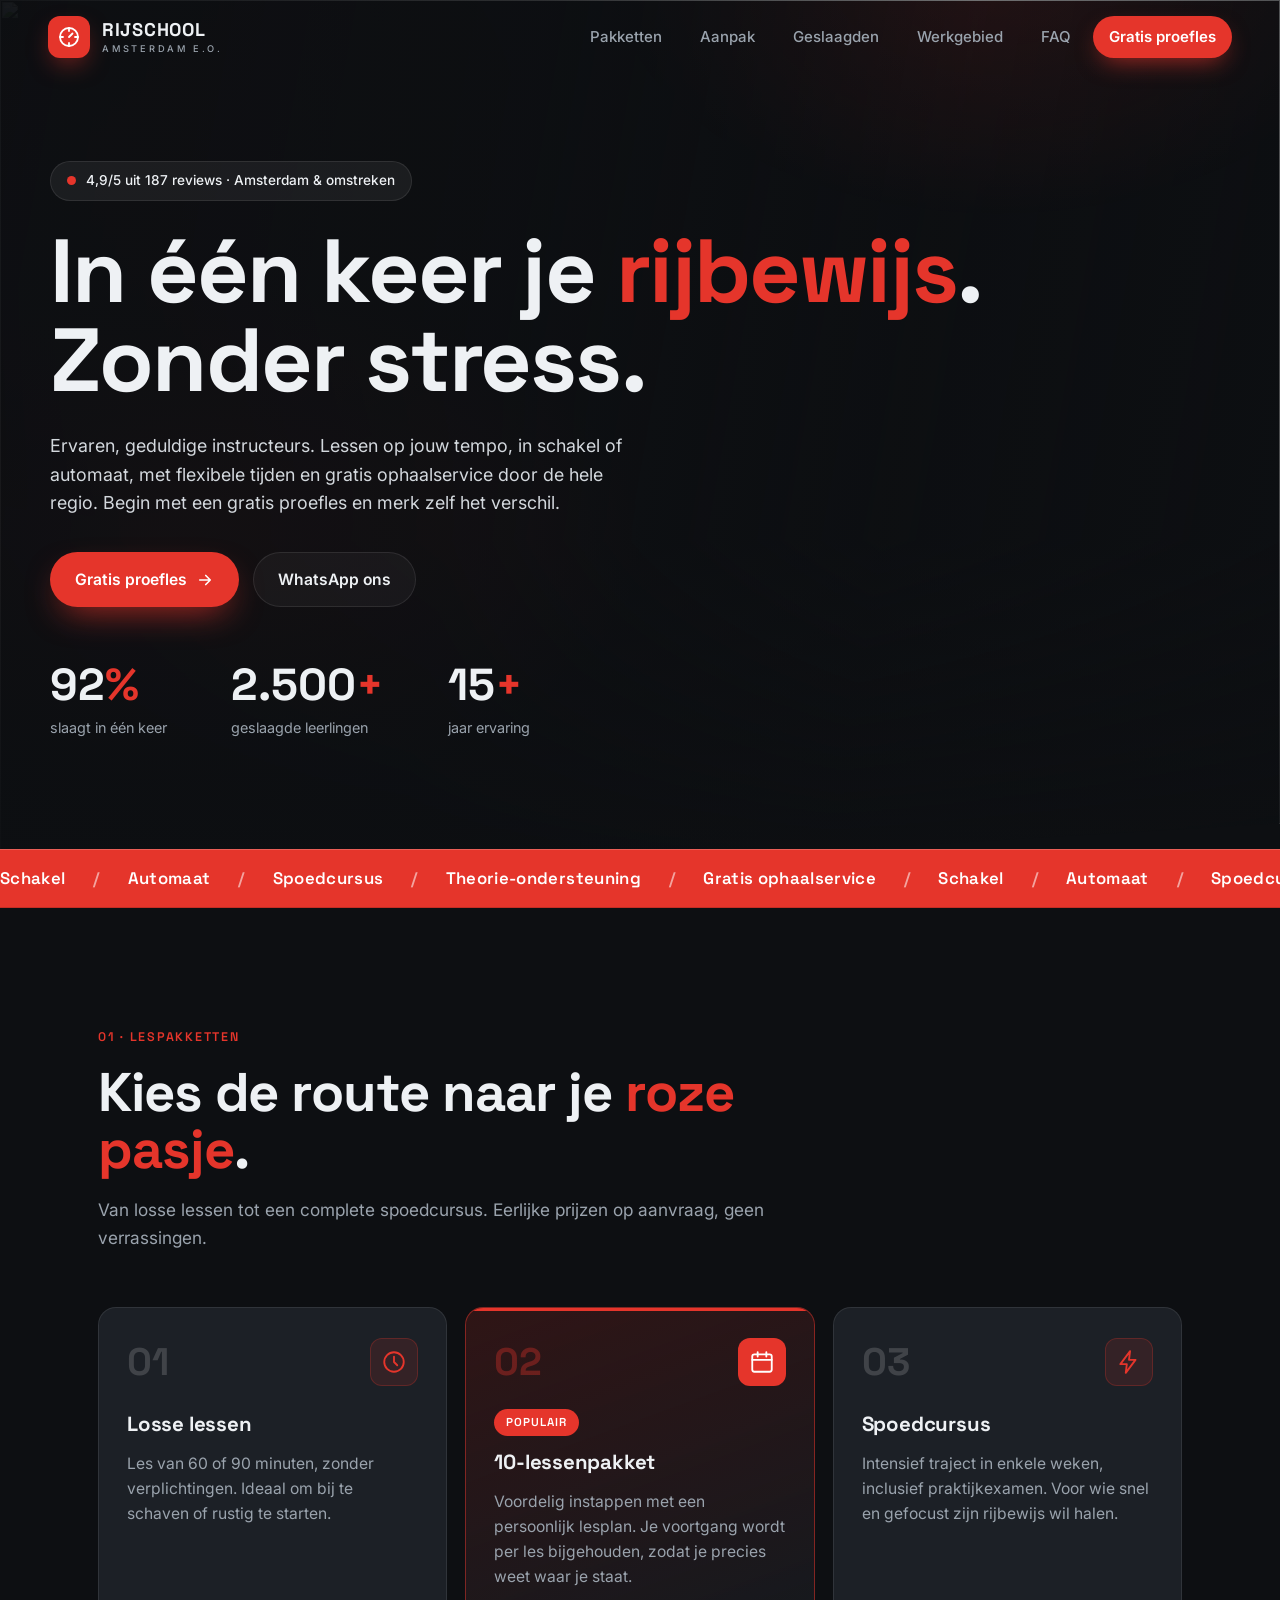
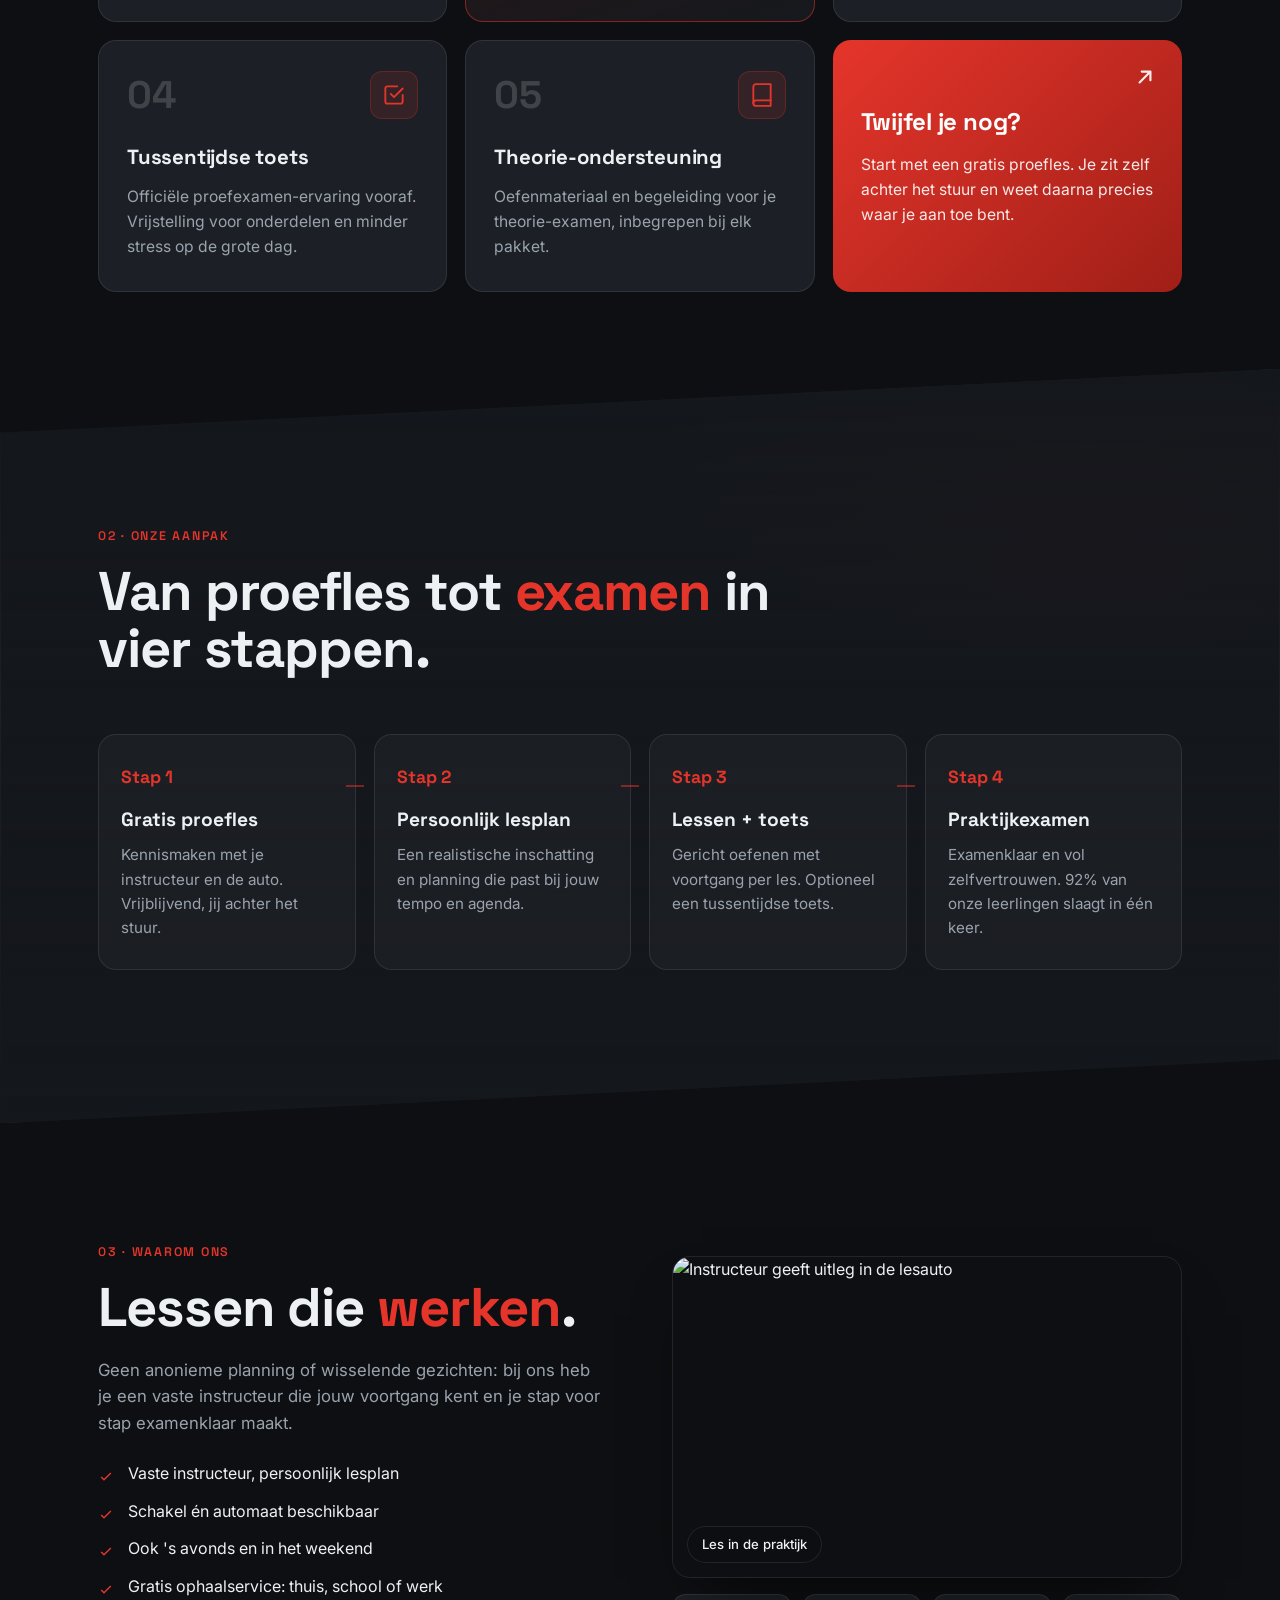
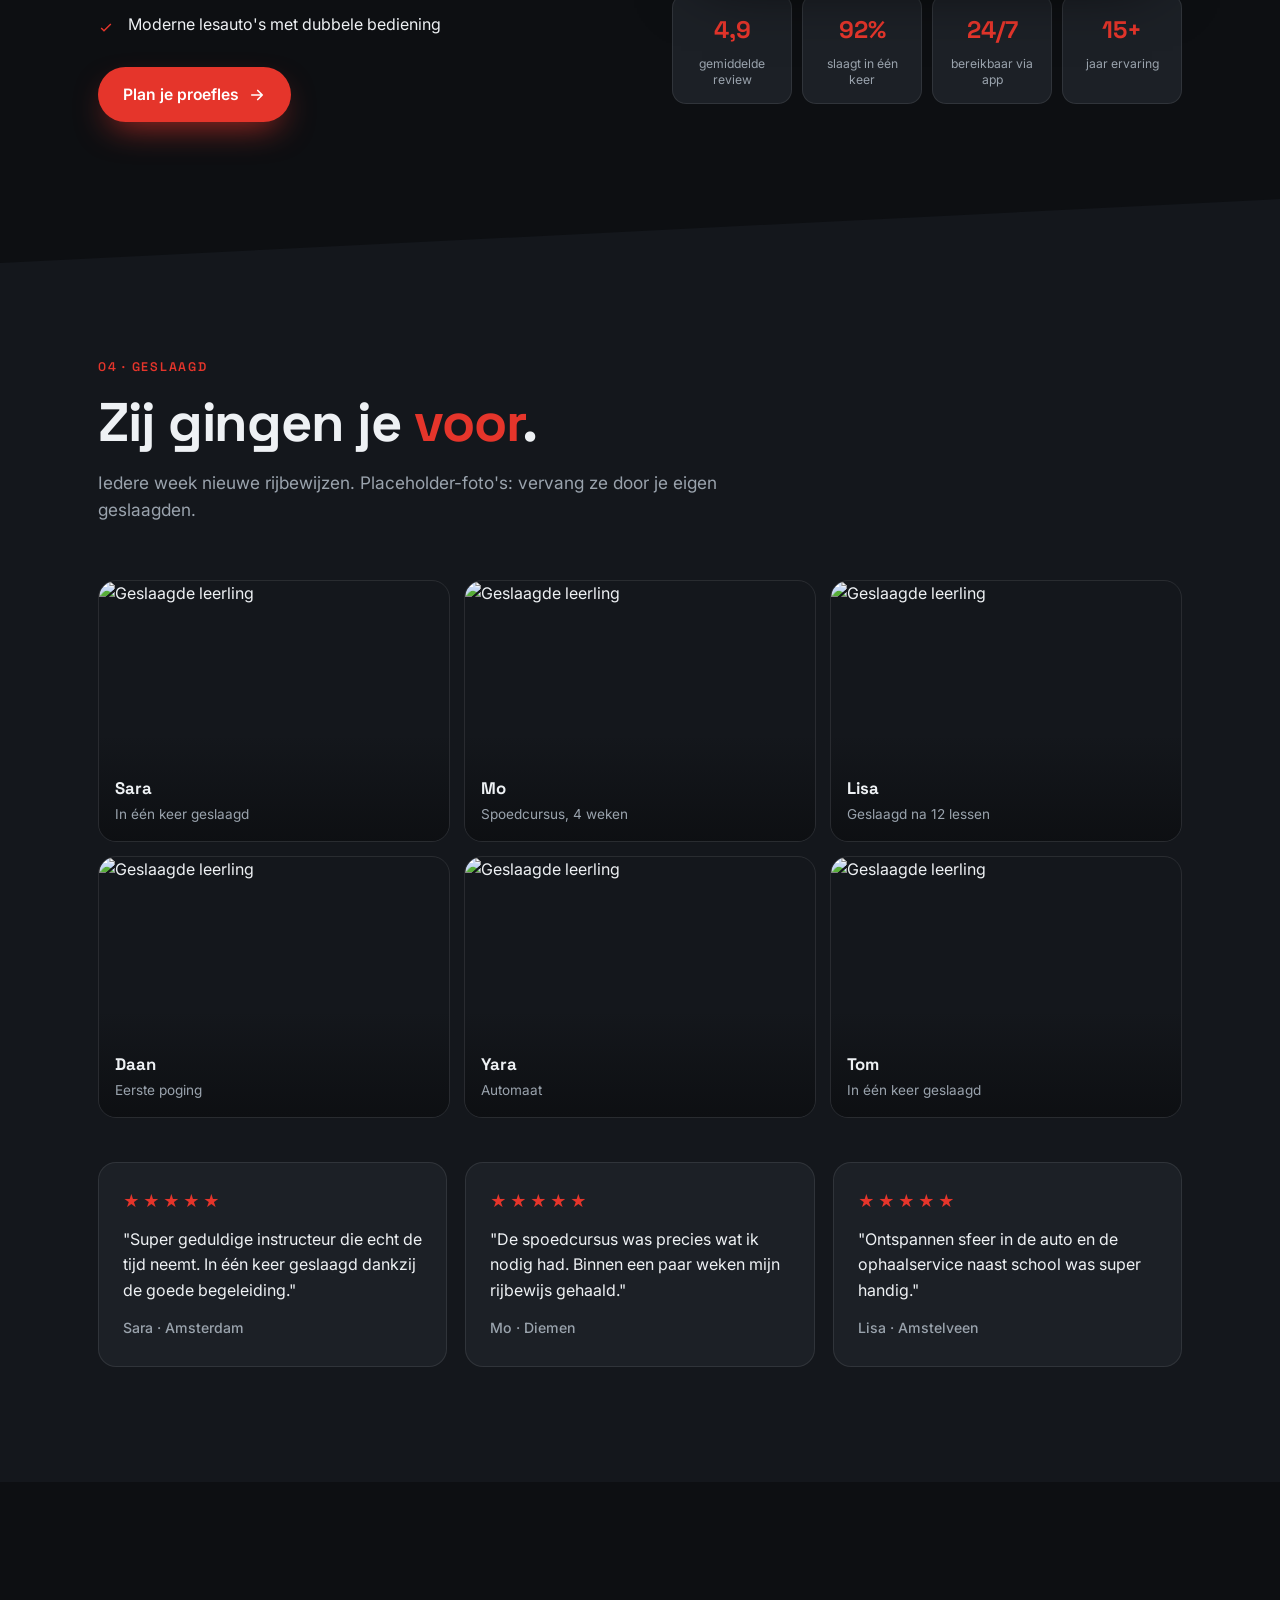
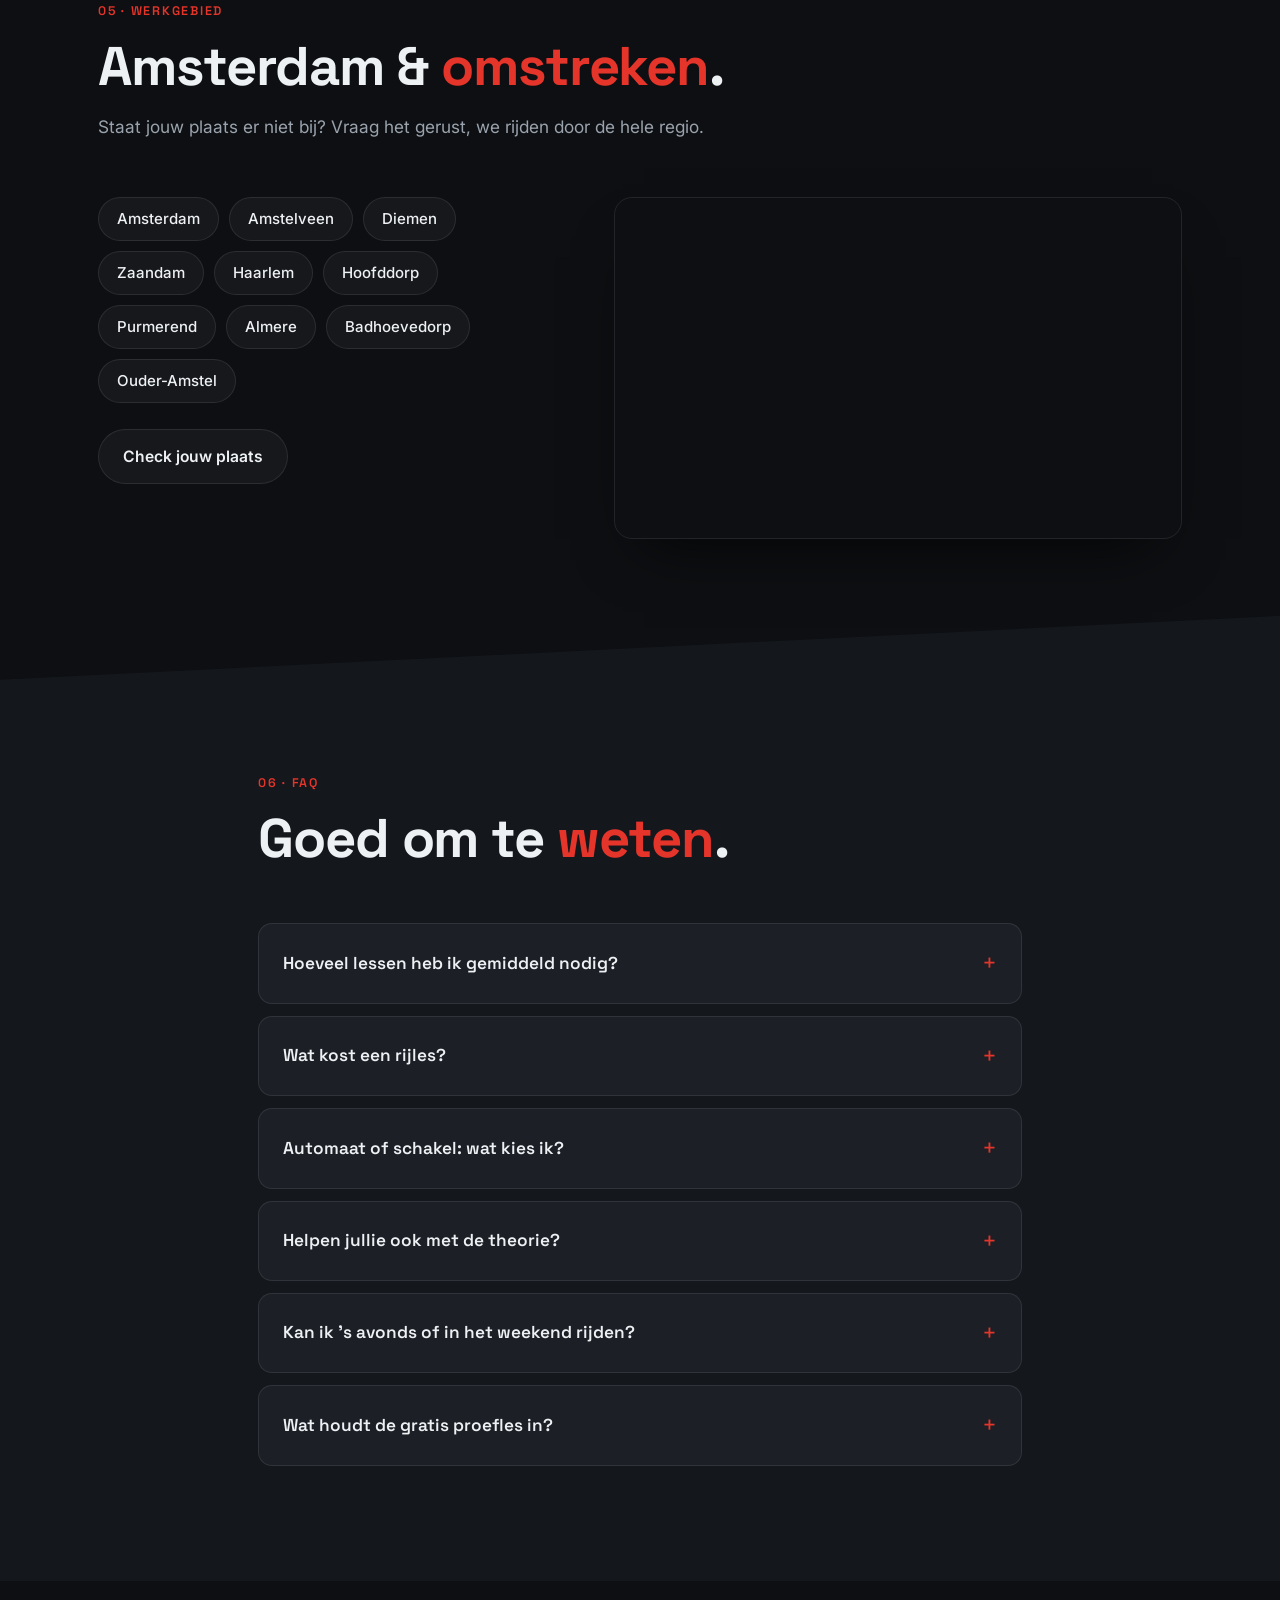
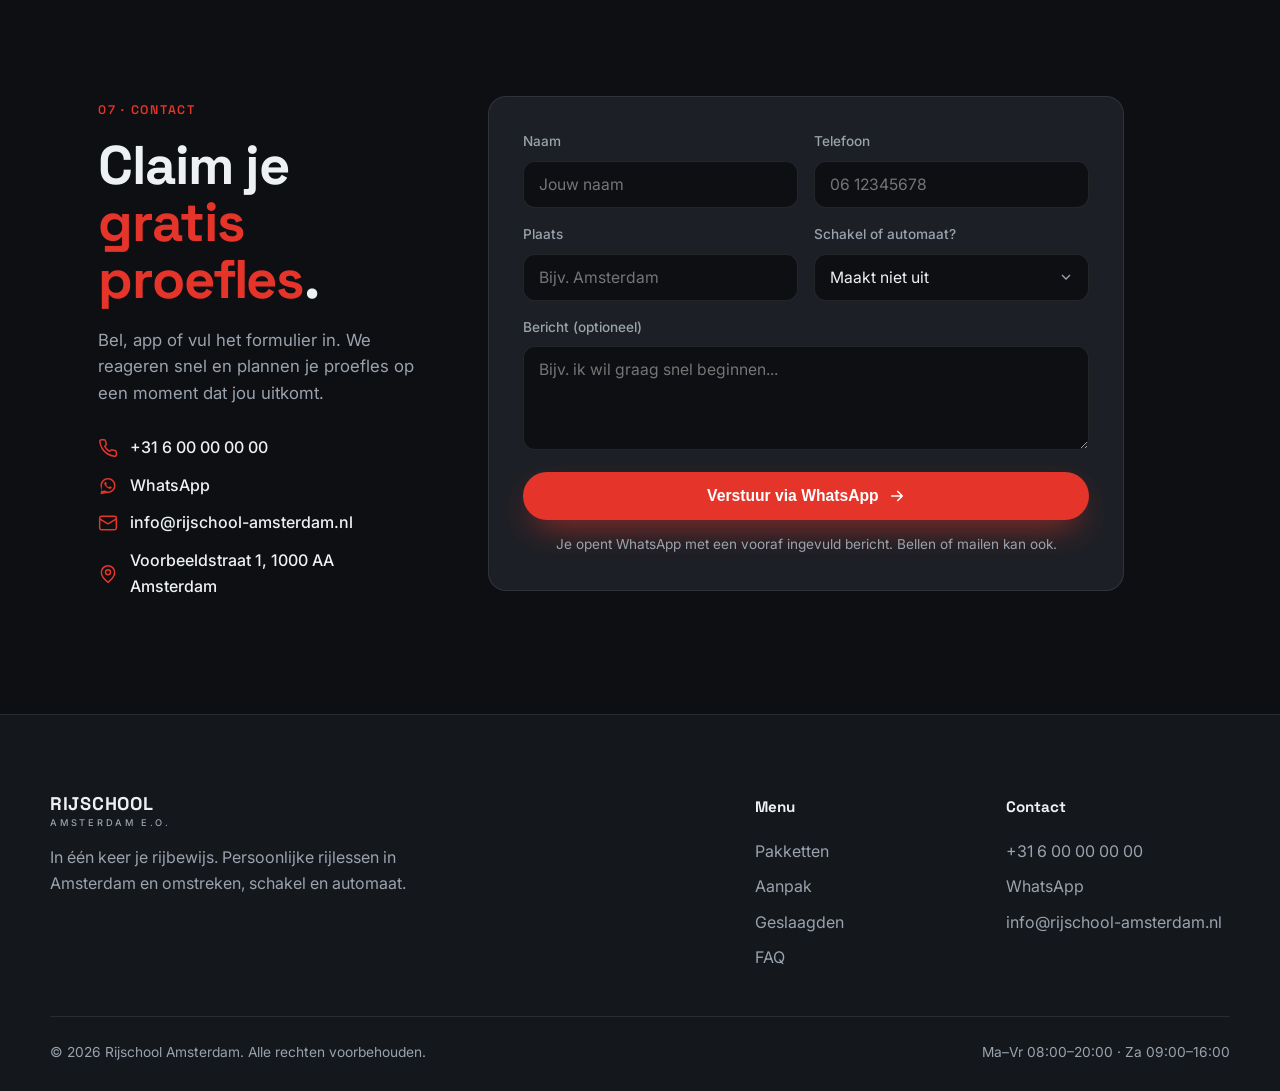
==== commit e3dd2ae9: "Herontwerp: donkere tech-stijl met rood accent (Space Grotesk, diagonale secties, marquee) Co-Author" ====
--- a/index.html
+++ b/index.html
@@ -3,37 +3,27 @@
 <head>
   <meta charset="UTF-8" />
   <meta name="viewport" content="width=device-width, initial-scale=1.0" />
-
-  <!-- ============ SEO ============ -->
   <title>Rijschool Amsterdam | In één keer je rijbewijs · Gratis proefles</title>
-  <meta name="description" content="Rijschool in Amsterdam en omstreken. Ervaren, geduldige instructeurs, hoog slagingspercentage en flexibele lestijden. Schakel of automaat. Vraag nu je gratis proefles aan via WhatsApp of bel ons." />
-  <meta name="keywords" content="rijschool Amsterdam, rijbewijs halen Amsterdam, rijlessen, proefles, spoedcursus rijbewijs, automaat rijles, rijschool omstreken Amsterdam" />
+  <meta name="description" content="Rijschool in Amsterdam en omstreken. Ervaren, geduldige instructeurs, 92% slaagt in één keer. Schakel of automaat, flexibele tijden en gratis ophaalservice. Vraag je gratis proefles aan." />
   <meta name="author" content="Rijschool" />
   <link rel="canonical" href="https://yjsmarket.github.io/rijschool/" />
 
-  <!-- ============ Open Graph / Social ============ -->
   <meta property="og:type" content="website" />
   <meta property="og:locale" content="nl_NL" />
   <meta property="og:site_name" content="Rijschool Amsterdam" />
   <meta property="og:title" content="Rijschool Amsterdam · In één keer je rijbewijs" />
-  <meta property="og:description" content="Ervaren instructeurs, hoog slagingspercentage en flexibele tijden in Amsterdam en omstreken. Vraag je gratis proefles aan!" />
+  <meta property="og:description" content="Ervaren instructeurs, 92% slaagt in één keer. Flexibele tijden in Amsterdam en omstreken. Vraag je gratis proefles aan." />
   <meta property="og:url" content="https://yjsmarket.github.io/rijschool/" />
   <meta property="og:image" content="https://images.unsplash.com/photo-1449965408869-eaa3f722e40d?auto=format&fit=crop&w=1200&q=80" />
   <meta name="twitter:card" content="summary_large_image" />
-  <meta name="twitter:title" content="Rijschool Amsterdam · In één keer je rijbewijs" />
-  <meta name="twitter:description" content="Ervaren instructeurs, hoog slagingspercentage en flexibele tijden in Amsterdam en omstreken." />
-  <meta name="twitter:image" content="https://images.unsplash.com/photo-1449965408869-eaa3f722e40d?auto=format&fit=crop&w=1200&q=80" />
-
-  <meta name="theme-color" content="#2563eb" />
-
-  <!-- ============ Fonts ============ -->
+
+  <meta name="theme-color" content="#0d0f12" />
+
   <link rel="preconnect" href="https://fonts.googleapis.com" />
   <link rel="preconnect" href="https://fonts.gstatic.com" crossorigin />
-  <link href="https://fonts.googleapis.com/css2?family=Plus+Jakarta+Sans:wght@400;500;600;700;800&display=swap" rel="stylesheet" />
-
+  <link href="https://fonts.googleapis.com/css2?family=Space+Grotesk:wght@400;500;600;700&family=Inter:wght@400;500;600&display=swap" rel="stylesheet" />
   <link rel="stylesheet" href="style.css" />
 
-  <!-- ============ Structured Data: DrivingSchool ============ -->
   <script type="application/ld+json">
   {
     "@context": "https://schema.org",
@@ -53,301 +43,314 @@
       "addressCountry": "NL"
     },
     "areaServed": ["Amsterdam", "Amstelveen", "Diemen", "Zaandam", "Haarlem", "Hoofddorp"],
-    "openingHoursSpecification": [
-      { "@type": "OpeningHoursSpecification", "dayOfWeek": ["Monday","Tuesday","Wednesday","Thursday","Friday"], "opens": "08:00", "closes": "20:00" },
-      { "@type": "OpeningHoursSpecification", "dayOfWeek": "Saturday", "opens": "09:00", "closes": "16:00" }
-    ],
     "aggregateRating": { "@type": "AggregateRating", "ratingValue": "4.9", "reviewCount": "187" }
   }
   </script>
 </head>
-
 <body>
-
-  <!-- ============ HEADER ============ -->
-  <header class="site-header" id="header">
-    <div class="container header-inner">
-      <a href="#hero" class="logo">
-        <span class="logo-mark">🚗</span>
-        <span class="logo-text">Rijschool<small>AMSTERDAM E.O.</small></span>
-      </a>
-
-      <nav class="nav" id="nav">
-        <a href="#over">Over ons</a>
-        <a href="#pakketten">Lespakketten</a>
-        <a href="#bieden">Wat wij bieden</a>
-        <a href="#geslaagden">Geslaagden</a>
-        <a href="#reviews">Reviews</a>
-        <a href="#faq">FAQ</a>
-        <a href="#contact" class="nav-cta">Gratis proefles</a>
-      </nav>
-
-      <button class="nav-toggle" id="navToggle" aria-label="Menu openen" aria-expanded="false">
-        <span></span><span></span><span></span>
-      </button>
+  <div class="bg-glow" aria-hidden="true"></div>
+
+  <!-- ============ NAV ============ -->
+  <header class="nav" id="nav">
+    <a href="#top" class="brand">
+      <span class="brand-mark" aria-hidden="true">
+        <svg viewBox="0 0 24 24" fill="none" stroke="currentColor" stroke-width="1.8" stroke-linecap="round" stroke-linejoin="round"><circle cx="12" cy="12" r="9"/><path d="M12 3v3M12 18v3M3 12h3M18 12h3M12 12l3.5-3.5"/></svg>
+      </span>
+      <span class="brand-text">RIJSCHOOL<small>AMSTERDAM E.O.</small></span>
+    </a>
+    <nav class="nav-links" aria-label="Hoofdmenu">
+      <a href="#pakketten">Pakketten</a>
+      <a href="#aanpak">Aanpak</a>
+      <a href="#geslaagden">Geslaagden</a>
+      <a href="#werkgebied">Werkgebied</a>
+      <a href="#faq">FAQ</a>
+      <a href="#proefles" class="nav-cta">Gratis proefles</a>
+    </nav>
+    <button class="nav-toggle" id="navToggle" aria-label="Menu openen" aria-expanded="false">
+      <span></span><span></span>
+    </button>
+  </header>
+
+  <div class="mobile-menu" id="mobileMenu" aria-hidden="true">
+    <a href="#pakketten">Pakketten</a>
+    <a href="#aanpak">Aanpak</a>
+    <a href="#geslaagden">Geslaagden</a>
+    <a href="#werkgebied">Werkgebied</a>
+    <a href="#faq">FAQ</a>
+    <a href="#proefles">Gratis proefles</a>
+  </div>
+
+  <main id="top">
+
+    <!-- ============ HERO ============ -->
+    <section class="hero">
+      <div class="hero-media" aria-hidden="true">
+        <!-- >>> HERO FOTO — vervang deze URL <<< -->
+        <img src="https://images.unsplash.com/photo-1449965408869-eaa3f722e40d?auto=format&fit=crop&w=2000&q=80" alt="" />
+        <div class="hero-shade"></div>
+      </div>
+      <div class="hero-inner">
+        <div class="hero-tag reveal">
+          <span class="pulse" aria-hidden="true"></span>
+          4,9/5 uit 187 reviews · Amsterdam &amp; omstreken
+        </div>
+        <h1 class="hero-title">
+          <span class="line reveal">In één keer je <span class="accent">rijbewijs</span>.</span>
+          <span class="line reveal">Zonder stress.</span>
+        </h1>
+        <p class="hero-sub reveal">
+          Ervaren, geduldige instructeurs. Lessen op jouw tempo, in schakel of automaat,
+          met flexibele tijden en gratis ophaalservice door de hele regio. Begin met een
+          gratis proefles en merk zelf het verschil.
+        </p>
+        <div class="hero-actions reveal">
+          <a href="#proefles" class="btn btn-primary">Gratis proefles
+            <svg viewBox="0 0 24 24" width="18" height="18" fill="none" stroke="currentColor" stroke-width="2.2" stroke-linecap="round" stroke-linejoin="round"><path d="M5 12h14M13 6l6 6-6 6"/></svg>
+          </a>
+          <a href="https://wa.me/31600000000" class="btn btn-ghost" target="_blank" rel="noopener">WhatsApp ons</a>
+        </div>
+        <div class="hero-stats reveal">
+          <div class="stat"><span class="num" data-count="92">0</span><span class="suffix">%</span><small>slaagt in één keer</small></div>
+          <div class="stat"><span class="num" data-count="2500">0</span><span class="suffix">+</span><small>geslaagde leerlingen</small></div>
+          <div class="stat"><span class="num" data-count="15">0</span><span class="suffix">+</span><small>jaar ervaring</small></div>
+        </div>
+      </div>
+    </section>
+
+    <!-- ============ MARQUEE ============ -->
+    <div class="marquee" aria-hidden="true">
+      <div class="marquee-track">
+        <span>Schakel</span><span class="dot">/</span>
+        <span>Automaat</span><span class="dot">/</span>
+        <span>Spoedcursus</span><span class="dot">/</span>
+        <span>Theorie-ondersteuning</span><span class="dot">/</span>
+        <span>Gratis ophaalservice</span><span class="dot">/</span>
+        <span>Schakel</span><span class="dot">/</span>
+        <span>Automaat</span><span class="dot">/</span>
+        <span>Spoedcursus</span><span class="dot">/</span>
+        <span>Theorie-ondersteuning</span><span class="dot">/</span>
+        <span>Gratis ophaalservice</span><span class="dot">/</span>
+      </div>
     </div>
-  </header>
-
-  <!-- ============ HERO ============ -->
-  <section class="hero" id="hero">
-    <div class="hero-bg"></div>
-    <div class="hero-overlay"></div>
-    <div class="container hero-content">
-      <p class="hero-eyebrow reveal">⭐ 4,9/5 · 187 reviews · Rijschool in Amsterdam e.o.</p>
-      <h1 class="hero-title reveal">In één keer je<br><em>rijbewijs</em> in Amsterdam</h1>
-      <p class="hero-sub reveal">Ervaren, geduldige instructeurs. Lessen op jouw tempo, flexibele tijden en een hoog slagingspercentage. Begin vandaag nog met een gratis proefles!</p>
-      <div class="hero-actions reveal">
-        <a href="#contact" class="btn btn-primary">Gratis proefles</a>
-        <a href="https://wa.me/31600000000" class="btn btn-whatsapp" target="_blank" rel="noopener">
-          <svg viewBox="0 0 32 32" width="20" height="20" fill="currentColor" aria-hidden="true"><path d="M16.001 3C9.373 3 4 8.373 4 15c0 2.137.561 4.146 1.541 5.888L4 29l8.32-1.514A11.93 11.93 0 0 0 16.001 27C22.628 27 28 21.627 28 15S22.628 3 16.001 3zm0 21.6c-1.86 0-3.6-.5-5.097-1.37l-.366-.214-4.94.898.91-4.81-.238-.382A9.55 9.55 0 0 1 6.4 15c0-5.292 4.31-9.6 9.601-9.6 5.29 0 9.599 4.308 9.599 9.6 0 5.291-4.309 9.6-9.599 9.6zm5.27-7.19c-.29-.145-1.71-.844-1.976-.94-.265-.097-.458-.145-.65.145-.193.29-.746.94-.915 1.133-.168.193-.337.218-.626.073-.29-.145-1.223-.451-2.33-1.438-.861-.768-1.443-1.717-1.612-2.007-.169-.29-.018-.446.127-.59.13-.13.29-.338.435-.507.145-.169.193-.29.29-.483.097-.193.048-.362-.024-.507-.073-.145-.65-1.566-.89-2.146-.235-.563-.473-.487-.65-.496l-.554-.01c-.193 0-.507.072-.772.362s-1.013.99-1.013 2.41c0 1.422 1.037 2.795 1.182 2.988.145.193 2.04 3.115 4.943 4.368.69.298 1.23.476 1.65.61.693.22 1.323.189 1.822.115.556-.083 1.71-.699 1.951-1.374.241-.676.241-1.255.169-1.374-.072-.12-.265-.193-.555-.338z"/></svg>
-          WhatsApp ons
+
+    <!-- ============ PAKKETTEN ============ -->
+    <section class="section" id="pakketten">
+      <div class="section-head reveal">
+        <span class="eyebrow">01 · Lespakketten</span>
+        <h2>Kies de route naar je <span class="accent">roze pasje</span>.</h2>
+        <p>Van losse lessen tot een complete spoedcursus. Eerlijke prijzen op aanvraag, geen verrassingen.</p>
+      </div>
+
+      <div class="cards">
+        <article class="card reveal">
+          <div class="card-top">
+            <span class="card-num">01</span>
+            <span class="card-icon" aria-hidden="true">
+              <svg viewBox="0 0 24 24" fill="none" stroke="currentColor" stroke-width="1.7" stroke-linecap="round" stroke-linejoin="round"><circle cx="12" cy="12" r="9"/><path d="M12 7v5l3 3"/></svg>
+            </span>
+          </div>
+          <h3>Losse lessen</h3>
+          <p>Les van 60 of 90 minuten, zonder verplichtingen. Ideaal om bij te schaven of rustig te starten.</p>
+        </article>
+
+        <article class="card card-feature reveal">
+          <div class="card-top">
+            <span class="card-num">02</span>
+            <span class="card-icon" aria-hidden="true">
+              <svg viewBox="0 0 24 24" fill="none" stroke="currentColor" stroke-width="1.7" stroke-linecap="round" stroke-linejoin="round"><rect x="3" y="5" width="18" height="16" rx="2"/><path d="M3 10h18M8 3v4M16 3v4"/></svg>
+            </span>
+          </div>
+          <span class="card-flag">Populair</span>
+          <h3>10-lessenpakket</h3>
+          <p>Voordelig instappen met een persoonlijk lesplan. Je voortgang wordt per les bijgehouden, zodat je precies weet waar je staat.</p>
+        </article>
+
+        <article class="card reveal">
+          <div class="card-top">
+            <span class="card-num">03</span>
+            <span class="card-icon" aria-hidden="true">
+              <svg viewBox="0 0 24 24" fill="none" stroke="currentColor" stroke-width="1.7" stroke-linecap="round" stroke-linejoin="round"><path d="M13 2L4 14h6l-1 8 9-12h-6l1-8z"/></svg>
+            </span>
+          </div>
+          <h3>Spoedcursus</h3>
+          <p>Intensief traject in enkele weken, inclusief praktijkexamen. Voor wie snel en gefocust zijn rijbewijs wil halen.</p>
+        </article>
+
+        <article class="card reveal">
+          <div class="card-top">
+            <span class="card-num">04</span>
+            <span class="card-icon" aria-hidden="true">
+              <svg viewBox="0 0 24 24" fill="none" stroke="currentColor" stroke-width="1.7" stroke-linecap="round" stroke-linejoin="round"><path d="M9 11l3 3 8-8"/><path d="M20 12v6a2 2 0 0 1-2 2H6a2 2 0 0 1-2-2V6a2 2 0 0 1 2-2h9"/></svg>
+            </span>
+          </div>
+          <h3>Tussentijdse toets</h3>
+          <p>Officiële proefexamen-ervaring vooraf. Vrijstelling voor onderdelen en minder stress op de grote dag.</p>
+        </article>
+
+        <article class="card reveal">
+          <div class="card-top">
+            <span class="card-num">05</span>
+            <span class="card-icon" aria-hidden="true">
+              <svg viewBox="0 0 24 24" fill="none" stroke="currentColor" stroke-width="1.7" stroke-linecap="round" stroke-linejoin="round"><path d="M4 19.5A2.5 2.5 0 0 1 6.5 17H20"/><path d="M6.5 2H20v20H6.5A2.5 2.5 0 0 1 4 19.5v-15A2.5 2.5 0 0 1 6.5 2z"/></svg>
+            </span>
+          </div>
+          <h3>Theorie-ondersteuning</h3>
+          <p>Oefenmateriaal en begeleiding voor je theorie-examen, inbegrepen bij elk pakket.</p>
+        </article>
+
+        <a href="#proefles" class="card card-cta reveal">
+          <svg class="card-cta-arrow" viewBox="0 0 24 24" width="26" height="26" fill="none" stroke="currentColor" stroke-width="2" stroke-linecap="round" stroke-linejoin="round"><path d="M7 17L17 7M9 7h8v8"/></svg>
+          <h3>Twijfel je nog?</h3>
+          <p>Start met een gratis proefles. Je zit zelf achter het stuur en weet daarna precies waar je aan toe bent.</p>
         </a>
       </div>
-    </div>
-  </section>
-
-  <!-- ============ ZWEVENDE USP-KAART (overlapt hero) ============ -->
-  <div class="usp-float-wrap">
-    <div class="container">
-      <div class="usp-float reveal">
-        <div class="usp-item"><strong>92%</strong><span>slaagt in één keer</span></div>
-        <div class="usp-item"><strong>2.500+</strong><span>geslaagden</span></div>
-        <div class="usp-item"><strong>Automaat &amp; schakel</strong><span>jij kiest</span></div>
-        <div class="usp-item"><strong>Gratis ophaalservice</strong><span>door heel Amsterdam</span></div>
-      </div>
-    </div>
-  </div>
-
-  <!-- ============ OVER ONS ============ -->
-  <section class="section over" id="over">
-    <div class="container over-grid">
-      <div class="over-images reveal">
-        <img class="over-img-main"
-             src="https://images.unsplash.com/photo-1580273916550-e323be2ae537?auto=format&fit=crop&w=900&q=80"
-             alt="Rij-instructeur geeft uitleg in de lesauto" loading="lazy" />
-        <div class="over-badge">
-          <span class="over-badge-num">4,9</span>
-          <span class="over-badge-stars">★★★★★</span>
-          <span class="over-badge-label">gemiddeld cijfer</span>
-        </div>
-      </div>
-      <div class="over-text reveal">
-        <p class="eyebrow">Over ons</p>
-        <h2>Jouw rijbewijs, in vertrouwde handen</h2>
-        <p>Bij onze rijschool draait alles om jou. Onze <strong>ervaren en geduldige instructeurs</strong> nemen de tijd, leggen rustig uit en zorgen dat je met zelfvertrouwen achter het stuur zit, of je nu net begint of bijna toe bent aan je examen.</p>
-        <p>We werken met moderne, goed onderhouden lesauto's en lessen door heel Amsterdam en omstreken. Geen gedoe, geen verrassingen: heldere afspraken, eerlijke prijzen en persoonlijke begeleiding tot je geslaagd bent.</p>
-        <ul class="over-checks">
-          <li>Persoonlijk lesplan op jouw tempo</li>
-          <li>Rijden in schakel én automaat</li>
-          <li>Theorie-ondersteuning inbegrepen</li>
-          <li>Flexibel: ook 's avonds en in het weekend</li>
-        </ul>
-        <a href="#contact" class="btn btn-primary">Plan je gratis proefles</a>
-      </div>
-    </div>
-  </section>
-
-  <!-- ============ LESPAKKETTEN ============ -->
-  <section class="section pakketten" id="pakketten">
-    <!-- curve-divider bovenaan -->
-    <div class="curve-top" aria-hidden="true">
-      <svg viewBox="0 0 1440 80" preserveAspectRatio="none"><path d="M0,80 C360,0 1080,0 1440,80 L1440,0 L0,0 Z"></path></svg>
-    </div>
-    <div class="container">
+    </section>
+
+    <!-- ============ AANPAK ============ -->
+    <section class="section-dark slant-top slant-bottom" id="aanpak">
+      <div class="band-media" aria-hidden="true">
+        <img src="https://images.unsplash.com/photo-1502489597346-dad15683d4c2?auto=format&fit=crop&w=1600&q=80" alt="" loading="lazy" />
+      </div>
+      <div class="section">
+        <div class="section-head reveal">
+          <span class="eyebrow">02 · Onze aanpak</span>
+          <h2>Van proefles tot <span class="accent">examen</span> in vier stappen.</h2>
+        </div>
+        <div class="steps">
+          <div class="step reveal">
+            <span class="step-num">Stap 1</span>
+            <h3>Gratis proefles</h3>
+            <p>Kennismaken met je instructeur en de auto. Vrijblijvend, jij achter het stuur.</p>
+            <span class="step-line" aria-hidden="true"></span>
+          </div>
+          <div class="step reveal">
+            <span class="step-num">Stap 2</span>
+            <h3>Persoonlijk lesplan</h3>
+            <p>Een realistische inschatting en planning die past bij jouw tempo en agenda.</p>
+            <span class="step-line" aria-hidden="true"></span>
+          </div>
+          <div class="step reveal">
+            <span class="step-num">Stap 3</span>
+            <h3>Lessen + toets</h3>
+            <p>Gericht oefenen met voortgang per les. Optioneel een tussentijdse toets.</p>
+            <span class="step-line" aria-hidden="true"></span>
+          </div>
+          <div class="step reveal">
+            <span class="step-num">Stap 4</span>
+            <h3>Praktijkexamen</h3>
+            <p>Examenklaar en vol zelfvertrouwen. 92% van onze leerlingen slaagt in één keer.</p>
+          </div>
+        </div>
+      </div>
+    </section>
+
+    <!-- ============ WAAROM ONS ============ -->
+    <section class="section" id="waarom">
+      <div class="split">
+        <div class="split-copy reveal">
+          <span class="eyebrow">03 · Waarom ons</span>
+          <h2>Lessen die <span class="accent">werken</span>.</h2>
+          <p>Geen anonieme planning of wisselende gezichten: bij ons heb je een vaste instructeur
+             die jouw voortgang kent en je stap voor stap examenklaar maakt.</p>
+          <ul class="checklist">
+            <li>Vaste instructeur, persoonlijk lesplan</li>
+            <li>Schakel én automaat beschikbaar</li>
+            <li>Ook 's avonds en in het weekend</li>
+            <li>Gratis ophaalservice: thuis, school of werk</li>
+            <li>Moderne lesauto's met dubbele bediening</li>
+          </ul>
+          <a href="#proefles" class="btn btn-primary">Plan je proefles
+            <svg viewBox="0 0 24 24" width="18" height="18" fill="none" stroke="currentColor" stroke-width="2.2" stroke-linecap="round" stroke-linejoin="round"><path d="M5 12h14M13 6l6 6-6 6"/></svg>
+          </a>
+        </div>
+        <div class="split-visual reveal">
+          <figure class="photo">
+            <!-- >>> FOTO instructeur/lesauto — vervang deze URL <<< -->
+            <img src="https://images.unsplash.com/photo-1580273916550-e323be2ae537?auto=format&fit=crop&w=1000&q=80" alt="Instructeur geeft uitleg in de lesauto" loading="lazy" />
+            <figcaption class="photo-tag">Les in de praktijk</figcaption>
+          </figure>
+          <div class="badges">
+            <div class="badge"><span>4,9</span><small>gemiddelde review</small></div>
+            <div class="badge"><span>92%</span><small>slaagt in één keer</small></div>
+            <div class="badge"><span>24/7</span><small>bereikbaar via app</small></div>
+            <div class="badge"><span>15+</span><small>jaar ervaring</small></div>
+          </div>
+        </div>
+      </div>
+    </section>
+
+    <!-- ============ GESLAAGDEN ============ -->
+    <section class="section-dark slant-top" id="geslaagden">
+      <div class="section">
+        <div class="section-head reveal">
+          <span class="eyebrow">04 · Geslaagd</span>
+          <h2>Zij gingen je <span class="accent">voor</span>.</h2>
+          <p>Iedere week nieuwe rijbewijzen. Placeholder-foto's: vervang ze door je eigen geslaagden.</p>
+        </div>
+        <div class="grads">
+          <figure class="grad reveal">
+            <img src="https://images.unsplash.com/photo-1622150162810-9e9bfacd5d83?auto=format&fit=crop&w=600&q=80" alt="Geslaagde leerling" loading="lazy" />
+            <figcaption><strong>Sara</strong><span>In één keer geslaagd</span></figcaption>
+          </figure>
+          <figure class="grad reveal">
+            <img src="https://images.unsplash.com/photo-1492562080023-ab3db95bfbce?auto=format&fit=crop&w=600&q=80" alt="Geslaagde leerling" loading="lazy" />
+            <figcaption><strong>Mo</strong><span>Spoedcursus, 4 weken</span></figcaption>
+          </figure>
+          <figure class="grad reveal">
+            <img src="https://images.unsplash.com/photo-1531123897727-8f129e1688ce?auto=format&fit=crop&w=600&q=80" alt="Geslaagde leerling" loading="lazy" />
+            <figcaption><strong>Lisa</strong><span>Geslaagd na 12 lessen</span></figcaption>
+          </figure>
+          <figure class="grad reveal">
+            <img src="https://images.unsplash.com/photo-1488161628813-04466f872be2?auto=format&fit=crop&w=600&q=80" alt="Geslaagde leerling" loading="lazy" />
+            <figcaption><strong>Daan</strong><span>Eerste poging</span></figcaption>
+          </figure>
+          <figure class="grad reveal">
+            <img src="https://images.unsplash.com/photo-1517841905240-472988babdf9?auto=format&fit=crop&w=600&q=80" alt="Geslaagde leerling" loading="lazy" />
+            <figcaption><strong>Yara</strong><span>Automaat</span></figcaption>
+          </figure>
+          <figure class="grad reveal">
+            <img src="https://images.unsplash.com/photo-1463453091185-61582044d556?auto=format&fit=crop&w=600&q=80" alt="Geslaagde leerling" loading="lazy" />
+            <figcaption><strong>Tom</strong><span>In één keer geslaagd</span></figcaption>
+          </figure>
+        </div>
+
+        <div class="reviews">
+          <blockquote class="review reveal">
+            <div class="stars" aria-label="5 sterren">★★★★★</div>
+            <p>"Super geduldige instructeur die echt de tijd neemt. In één keer geslaagd dankzij de goede begeleiding."</p>
+            <footer>Sara · Amsterdam</footer>
+          </blockquote>
+          <blockquote class="review reveal">
+            <div class="stars" aria-label="5 sterren">★★★★★</div>
+            <p>"De spoedcursus was precies wat ik nodig had. Binnen een paar weken mijn rijbewijs gehaald."</p>
+            <footer>Mo · Diemen</footer>
+          </blockquote>
+          <blockquote class="review reveal">
+            <div class="stars" aria-label="5 sterren">★★★★★</div>
+            <p>"Ontspannen sfeer in de auto en de ophaalservice naast school was super handig."</p>
+            <footer>Lisa · Amstelveen</footer>
+          </blockquote>
+        </div>
+      </div>
+    </section>
+
+    <!-- ============ WERKGEBIED ============ -->
+    <section class="section" id="werkgebied">
       <div class="section-head reveal">
-        <p class="eyebrow">Lespakketten</p>
-        <h2>Kies wat bij jou past</h2>
-        <p class="section-intro">Van losse lessen tot een complete spoedcursus: er is altijd een pakket dat aansluit op jouw planning en budget.</p>
-      </div>
-
-      <div class="price-grid">
-        <article class="price-card reveal">
-          <div class="price-icon">🚗</div>
-          <h3>Losse lessen</h3>
-          <p class="price-sub">Flexibel bijleren</p>
-          <div class="price">op aanvraag</div>
-          <ul>
-            <li>Les van 60 of 90 minuten</li>
-            <li>Geen verplichtingen</li>
-            <li>Ideaal om bij te schaven</li>
+        <span class="eyebrow">05 · Werkgebied</span>
+        <h2>Amsterdam &amp; <span class="accent">omstreken</span>.</h2>
+        <p>Staat jouw plaats er niet bij? Vraag het gerust, we rijden door de hele regio.</p>
+      </div>
+      <div class="area">
+        <div class="area-copy reveal">
+          <ul class="chips">
+            <li>Amsterdam</li><li>Amstelveen</li><li>Diemen</li><li>Zaandam</li><li>Haarlem</li>
+            <li>Hoofddorp</li><li>Purmerend</li><li>Almere</li><li>Badhoevedorp</li><li>Ouder-Amstel</li>
           </ul>
-          <a href="#contact" class="btn btn-outline">Aanvragen</a>
-        </article>
-
-        <article class="price-card popular reveal">
-          <span class="badge-popular">Populair</span>
-          <div class="price-icon">📅</div>
-          <h3>10-lessenpakket</h3>
-          <p class="price-sub">Voordelig instappen</p>
-          <div class="price">op aanvraag</div>
-          <ul>
-            <li>10 rijlessen met korting</li>
-            <li>Persoonlijk lesplan</li>
-            <li>Voortgang bijgehouden</li>
-          </ul>
-          <a href="#contact" class="btn btn-primary">Aanvragen</a>
-        </article>
-
-        <article class="price-card reveal">
-          <div class="price-icon">⚡</div>
-          <h3>Spoedcursus</h3>
-          <p class="price-sub">Snel je rijbewijs</p>
-          <div class="price">op aanvraag</div>
-          <ul>
-            <li>Intensief in korte tijd</li>
-            <li>Inclusief praktijkexamen</li>
-            <li>Snel examen via spoed</li>
-          </ul>
-          <a href="#contact" class="btn btn-outline">Aanvragen</a>
-        </article>
-
-        <article class="price-card reveal">
-          <div class="price-icon">📋</div>
-          <h3>Tussentijdse toets</h3>
-          <p class="price-sub">Meer kans van slagen</p>
-          <div class="price">op aanvraag</div>
-          <ul>
-            <li>Officiële tussentijdse toets</li>
-            <li>Onderdelen vrijstelling</li>
-            <li>Minder examenstress</li>
-          </ul>
-          <a href="#contact" class="btn btn-outline">Aanvragen</a>
-        </article>
-      </div>
-      <p class="price-note reveal">💡 Prijzen op aanvraag. Je krijgt een eerlijk, persoonlijk voorstel. Vraag het direct via WhatsApp.</p>
-    </div>
-  </section>
-
-  <!-- ============ WAT WIJ BIEDEN ============ -->
-  <section class="section bieden" id="bieden">
-    <div class="container">
-      <div class="section-head reveal">
-        <p class="eyebrow">Wat wij bieden</p>
-        <h2>Alles om jou te laten slagen</h2>
-      </div>
-      <div class="feature-grid">
-        <div class="feature reveal"><div class="feature-icon">🚙</div><h3>Moderne lesauto's</h3><p>Veilige, goed onderhouden auto's met dubbele bediening.</p></div>
-        <div class="feature reveal"><div class="feature-icon">⚙️</div><h3>Automaat &amp; schakel</h3><p>Leer rijden zoals jij wilt: handgeschakeld of automaat.</p></div>
-        <div class="feature reveal"><div class="feature-icon">📚</div><h3>Theorie-ondersteuning</h3><p>Hulp en oefenmateriaal om ook je theorie te halen.</p></div>
-        <div class="feature reveal"><div class="feature-icon">🕐</div><h3>Flexibele tijden</h3><p>Lessen overdag, 's avonds en in het weekend.</p></div>
-        <div class="feature reveal"><div class="feature-icon">📍</div><h3>Ophaalservice</h3><p>We halen je op bij thuis, school of werk in de regio.</p></div>
-        <div class="feature reveal"><div class="feature-icon">🎯</div><h3>Persoonlijke aanpak</h3><p>Een vast aanspreekpunt dat jouw voortgang kent.</p></div>
-      </div>
-    </div>
-  </section>
-
-  <!-- ============ SLAGINGSPERCENTAGE / CIJFERS (overlappende gekleurde band) ============ -->
-  <section class="section cijfers" id="cijfers">
-    <div class="cijfers-bg"></div>
-    <div class="cijfers-overlay"></div>
-    <div class="container">
-      <div class="section-head reveal light">
-        <p class="eyebrow">Onze cijfers</p>
-        <h2>Resultaten die voor zich spreken</h2>
-      </div>
-      <div class="stats-grid">
-        <div class="stat reveal"><span class="stat-num" data-count="92" data-suffix="%">0</span><span class="stat-label">slaagt in één keer</span></div>
-        <div class="stat reveal"><span class="stat-num" data-count="2500" data-suffix="+">0</span><span class="stat-label">geslaagde leerlingen</span></div>
-        <div class="stat reveal"><span class="stat-num" data-count="4.9" data-decimals="1">0</span><span class="stat-label">gemiddelde beoordeling</span></div>
-        <div class="stat reveal"><span class="stat-num" data-count="15" data-suffix="+">0</span><span class="stat-label">jaar ervaring</span></div>
-      </div>
-    </div>
-  </section>
-
-  <!-- ============ GESLAAGDEN ============ -->
-  <section class="section geslaagden" id="geslaagden">
-    <div class="container">
-      <div class="section-head reveal">
-        <p class="eyebrow">Geslaagd! 🎉</p>
-        <h2>Onze trotse geslaagden</h2>
-        <p class="section-intro">Iedere week vieren we nieuwe rijbewijzen mee. Jij straks ook?</p>
-      </div>
-      <div class="grad-grid">
-        <figure class="grad-card reveal">
-          <img src="https://images.unsplash.com/photo-1622150162810-9e9bfacd5d83?auto=format&fit=crop&w=600&q=80" alt="Geslaagde leerling met rijbewijs" loading="lazy" />
-          <figcaption><strong>Sara</strong><span>Geslaagd in 1 keer 🎉</span></figcaption>
-        </figure>
-        <figure class="grad-card reveal">
-          <img src="https://images.unsplash.com/photo-1492562080023-ab3db95bfbce?auto=format&fit=crop&w=600&q=80" alt="Blije geslaagde leerling" loading="lazy" />
-          <figcaption><strong>Mo</strong><span>Spoedcursus geslaagd 🚗</span></figcaption>
-        </figure>
-        <figure class="grad-card reveal">
-          <img src="https://images.unsplash.com/photo-1531123897727-8f129e1688ce?auto=format&fit=crop&w=600&q=80" alt="Geslaagde leerling lacht" loading="lazy" />
-          <figcaption><strong>Lisa</strong><span>Geslaagd na 12 lessen ⭐</span></figcaption>
-        </figure>
-        <figure class="grad-card reveal">
-          <img src="https://images.unsplash.com/photo-1488161628813-04466f872be2?auto=format&fit=crop&w=600&q=80" alt="Jonge geslaagde leerling" loading="lazy" />
-          <figcaption><strong>Daan</strong><span>Eerste poging geslaagd 🙌</span></figcaption>
-        </figure>
-        <figure class="grad-card reveal">
-          <img src="https://images.unsplash.com/photo-1517841905240-472988babdf9?auto=format&fit=crop&w=600&q=80" alt="Geslaagde leerling met duim omhoog" loading="lazy" />
-          <figcaption><strong>Yara</strong><span>Automaat geslaagd 🎉</span></figcaption>
-        </figure>
-        <figure class="grad-card reveal">
-          <img src="https://images.unsplash.com/photo-1463453091185-61582044d556?auto=format&fit=crop&w=600&q=80" alt="Trotse geslaagde leerling" loading="lazy" />
-          <figcaption><strong>Tom</strong><span>Geslaagd in 1 keer 🚀</span></figcaption>
-        </figure>
-      </div>
-      <p class="grad-note reveal">📸 <em>Placeholder-foto's. Vervang ze straks door echte foto's van jouw geslaagden.</em></p>
-    </div>
-  </section>
-
-  <!-- ============ REVIEWS ============ -->
-  <section class="section reviews" id="reviews">
-    <div class="container">
-      <div class="section-head reveal">
-        <p class="eyebrow">Reviews</p>
-        <h2>Wat onze leerlingen zeggen</h2>
-      </div>
-      <div class="review-grid">
-        <blockquote class="review reveal">
-          <div class="stars">★★★★★</div>
-          <p>"Super geduldige instructeur die echt de tijd neemt. In één keer geslaagd dankzij de goede begeleiding!"</p>
-          <footer>Sara, Amsterdam</footer>
-        </blockquote>
-        <blockquote class="review reveal">
-          <div class="stars">★★★★★</div>
-          <p>"De spoedcursus was precies wat ik nodig had. Binnen een paar weken mijn rijbewijs gehaald. Aanrader!"</p>
-          <footer>Mo, Diemen</footer>
-        </blockquote>
-        <blockquote class="review reveal">
-          <div class="stars">★★★★★</div>
-          <p>"Fijne, ontspannen sfeer in de auto. Ophaalservice was super handig naast school. Top rijschool!"</p>
-          <footer>Lisa, Amstelveen</footer>
-        </blockquote>
-      </div>
-    </div>
-  </section>
-
-  <!-- ============ WERKGEBIED ============ -->
-  <section class="section werkgebied" id="werkgebied">
-    <div class="container">
-      <div class="section-head reveal">
-        <p class="eyebrow">Werkgebied</p>
-        <h2>Wij geven les in Amsterdam &amp; omstreken</h2>
-        <p class="section-intro">Staat jouw plaats er niet bij? Vraag het gerust, we rijden door de hele regio.</p>
-      </div>
-
-      <div class="werkgebied-grid">
-        <div class="werkgebied-areas reveal">
-          <h3>Onze lesplaatsen</h3>
-          <ul class="area-list">
-            <li>Amsterdam</li>
-            <li>Amstelveen</li>
-            <li>Diemen</li>
-            <li>Zaandam</li>
-            <li>Haarlem</li>
-            <li>Hoofddorp</li>
-            <li>Purmerend</li>
-            <li>Almere</li>
-            <li>Badhoevedorp</li>
-            <li>Ouder-Amstel</li>
-          </ul>
-          <a href="#contact" class="btn btn-primary">Check jouw plaats</a>
-        </div>
-
-        <!-- >>> KAART — vervang de bbox/marker-coördinaten voor jouw eigen regio <<< -->
-        <div class="werkgebied-map reveal">
+          <a href="#proefles" class="btn btn-ghost">Check jouw plaats</a>
+        </div>
+        <!-- >>> KAART — pas bbox/marker aan voor jouw regio <<< -->
+        <div class="area-map reveal">
           <iframe
             title="Werkgebied rijschool Amsterdam"
             src="https://www.openstreetmap.org/export/embed.html?bbox=4.65%2C52.27%2C5.10%2C52.45&amp;layer=mapnik&amp;marker=52.3676%2C4.9041"
@@ -355,153 +358,142 @@
             referrerpolicy="no-referrer-when-downgrade"></iframe>
         </div>
       </div>
-    </div>
-  </section>
-
-  <!-- ============ FAQ ============ -->
-  <section class="section faq" id="faq">
-    <div class="container faq-inner">
-      <div class="section-head reveal">
-        <p class="eyebrow">Veelgestelde vragen</p>
-        <h2>Goed om te weten</h2>
-      </div>
-      <div class="faq-list">
-        <details class="faq-item reveal">
-          <summary>Hoeveel lessen heb ik gemiddeld nodig?</summary>
-          <p>Dat verschilt per persoon. Gemiddeld zijn het zo'n 30 tot 40 lessen, maar tijdens je gratis proefles maken we een realistische inschatting op basis van jouw ervaring.</p>
-        </details>
-        <details class="faq-item reveal">
-          <summary>Wat kost een rijles?</summary>
-          <p>We werken met eerlijke, persoonlijke prijzen en voordelige pakketten. Vraag een vrijblijvend voorstel aan via WhatsApp of het formulier, dan weet je meteen waar je aan toe bent.</p>
-        </details>
-        <details class="faq-item reveal">
-          <summary>Automaat of schakel: wat kies ik?</summary>
-          <p>Beide kan! Automaat is vaak sneller te leren, schakel geeft je een breder rijbewijs. We adviseren je graag wat het beste bij jou past.</p>
-        </details>
-        <details class="faq-item reveal">
-          <summary>Helpen jullie ook met de theorie?</summary>
-          <p>Ja. Je krijgt theorie-ondersteuning en oefenmateriaal, zodat je ook dat onderdeel met vertrouwen haalt.</p>
-        </details>
-        <details class="faq-item reveal">
-          <summary>Kan ik 's avonds of in het weekend rijden?</summary>
-          <p>Zeker. We bieden flexibele lestijden, ook 's avonds en in het weekend, zodat het naast school of werk past.</p>
-        </details>
-        <details class="faq-item reveal">
-          <summary>Wat houdt de gratis proefles in?</summary>
-          <p>Een vrijblijvende les waarin je kennismaakt met je instructeur en de auto. Je zit zelf achter het stuur en weet daarna of het klikt, zonder verplichtingen.</p>
-        </details>
-      </div>
-    </div>
-  </section>
-
-  <!-- ============ CONTACT ============ -->
-  <section class="section contact" id="contact">
-    <div class="curve-top light-curve" aria-hidden="true">
-      <svg viewBox="0 0 1440 80" preserveAspectRatio="none"><path d="M0,80 C360,0 1080,0 1440,80 L1440,0 L0,0 Z"></path></svg>
-    </div>
-    <div class="container contact-grid">
-      <div class="contact-info reveal">
-        <p class="eyebrow">Contact</p>
-        <h2>Vraag je gratis proefles aan</h2>
-        <p class="contact-lead">Bel, app of vul het formulier in. We reageren snel en plannen je proefles op een moment dat jou uitkomt.</p>
-
-        <ul class="contact-list">
-          <li>
-            <span class="ci-icon">📞</span>
-            <div><strong>Bellen</strong><a href="tel:+31600000000">+31 6 00 00 00 00</a></div>
-          </li>
-          <li>
-            <span class="ci-icon">💬</span>
-            <div><strong>WhatsApp</strong><a href="https://wa.me/31600000000" target="_blank" rel="noopener">+31 6 00 00 00 00</a></div>
-          </li>
-          <li>
-            <span class="ci-icon">✉️</span>
-            <div><strong>E-mail</strong><a href="mailto:info@rijschool-amsterdam.nl">info@rijschool-amsterdam.nl</a></div>
-          </li>
-          <li>
-            <span class="ci-icon">📍</span>
-            <div><strong>Adres</strong><span>Voorbeeldstraat 1, 1000 AA Amsterdam</span></div>
-          </li>
-        </ul>
-
-        <div class="contact-hours">
-          <strong>Bereikbaar</strong>
-          <span>Ma–Vr 08:00–20:00 · Za 09:00–16:00</span>
-        </div>
-      </div>
-
-      <div class="contact-form-wrap reveal">
-        <form class="contact-form" id="contactForm">
-          <h3>Gratis proefles aanvragen</h3>
-          <div class="form-row">
-            <label>
-              Naam
-              <input type="text" name="naam" id="f-naam" placeholder="Jouw naam" required />
-            </label>
-            <label>
-              Telefoon
-              <input type="tel" name="telefoon" id="f-telefoon" placeholder="06 12345678" />
-            </label>
-          </div>
-          <div class="form-row">
-            <label>
-              Plaats
-              <input type="text" name="plaats" id="f-plaats" placeholder="Bijv. Amsterdam" />
-            </label>
-            <label>
-              Schakel of automaat?
-              <select name="type" id="f-type">
+    </section>
+
+    <!-- ============ FAQ ============ -->
+    <section class="section-dark slant-top" id="faq">
+      <div class="section section-narrow">
+        <div class="section-head reveal">
+          <span class="eyebrow">06 · FAQ</span>
+          <h2>Goed om te <span class="accent">weten</span>.</h2>
+        </div>
+        <div class="faq-list">
+          <details class="faq-item reveal">
+            <summary>Hoeveel lessen heb ik gemiddeld nodig?</summary>
+            <p>Dat verschilt per persoon; gemiddeld zo'n 30 tot 40 lessen. Tijdens je gratis proefles maken we een realistische inschatting op basis van jouw ervaring.</p>
+          </details>
+          <details class="faq-item reveal">
+            <summary>Wat kost een rijles?</summary>
+            <p>We werken met eerlijke, persoonlijke prijzen en voordelige pakketten. Vraag een vrijblijvend voorstel aan via WhatsApp of het formulier.</p>
+          </details>
+          <details class="faq-item reveal">
+            <summary>Automaat of schakel: wat kies ik?</summary>
+            <p>Beide kan. Automaat is vaak sneller te leren, schakel geeft je een breder rijbewijs. We adviseren je graag wat het beste bij je past.</p>
+          </details>
+          <details class="faq-item reveal">
+            <summary>Helpen jullie ook met de theorie?</summary>
+            <p>Ja, je krijgt theorie-ondersteuning en oefenmateriaal bij elk pakket, zodat je ook dat onderdeel met vertrouwen haalt.</p>
+          </details>
+          <details class="faq-item reveal">
+            <summary>Kan ik 's avonds of in het weekend rijden?</summary>
+            <p>Zeker. We lessen ook 's avonds en in het weekend, zodat het naast school of werk past.</p>
+          </details>
+          <details class="faq-item reveal">
+            <summary>Wat houdt de gratis proefles in?</summary>
+            <p>Een vrijblijvende kennismakingsles waarin je zelf achter het stuur zit. Daarna weet je of het klikt, zonder verplichtingen.</p>
+          </details>
+        </div>
+      </div>
+    </section>
+
+    <!-- ============ PROEFLES / CONTACT ============ -->
+    <section class="section" id="proefles">
+      <div class="quote">
+        <div class="quote-intro reveal">
+          <span class="eyebrow">07 · Contact</span>
+          <h2>Claim je <span class="accent">gratis proefles</span>.</h2>
+          <p>Bel, app of vul het formulier in. We reageren snel en plannen je proefles op een moment dat jou uitkomt.</p>
+          <div class="quote-contact">
+            <a class="quote-contact-item" href="tel:+31600000000">
+              <svg viewBox="0 0 24 24" width="20" height="20" fill="none" stroke="currentColor" stroke-width="1.8" stroke-linecap="round" stroke-linejoin="round"><path d="M22 16.9v3a2 2 0 0 1-2.2 2 19.8 19.8 0 0 1-8.6-3 19.5 19.5 0 0 1-6-6 19.8 19.8 0 0 1-3-8.7A2 2 0 0 1 4.1 2h3a2 2 0 0 1 2 1.7c.1 1 .4 2 .7 2.9a2 2 0 0 1-.5 2.1L8.1 10a16 16 0 0 0 6 6l1.3-1.3a2 2 0 0 1 2.1-.4c1 .3 1.9.5 2.9.7a2 2 0 0 1 1.6 2z"/></svg>
+              +31 6 00 00 00 00
+            </a>
+            <a class="quote-contact-item" href="https://wa.me/31600000000" target="_blank" rel="noopener">
+              <svg viewBox="0 0 32 32" width="20" height="20" fill="currentColor" aria-hidden="true"><path d="M16.001 3C9.373 3 4 8.373 4 15c0 2.137.561 4.146 1.541 5.888L4 29l8.32-1.514A11.93 11.93 0 0 0 16.001 27C22.628 27 28 21.627 28 15S22.628 3 16.001 3zm0 21.6c-1.86 0-3.6-.5-5.097-1.37l-.366-.214-4.94.898.91-4.81-.238-.382A9.55 9.55 0 0 1 6.4 15c0-5.292 4.31-9.6 9.601-9.6 5.29 0 9.599 4.308 9.599 9.6 0 5.291-4.309 9.6-9.599 9.6zm5.27-7.19c-.29-.145-1.71-.844-1.976-.94-.265-.097-.458-.145-.65.145-.193.29-.746.94-.915 1.133-.168.193-.337.218-.626.073-.29-.145-1.223-.451-2.33-1.438-.861-.768-1.443-1.717-1.612-2.007-.169-.29-.018-.446.127-.59.13-.13.29-.338.435-.507.145-.169.193-.29.29-.483.097-.193.048-.362-.024-.507-.073-.145-.65-1.566-.89-2.146-.235-.563-.473-.487-.65-.496l-.554-.01c-.193 0-.507.072-.772.362s-1.013.99-1.013 2.41c0 1.422 1.037 2.795 1.182 2.988.145.193 2.04 3.115 4.943 4.368.69.298 1.23.476 1.65.61.693.22 1.323.189 1.822.115.556-.083 1.71-.699 1.951-1.374.241-.676.241-1.255.169-1.374-.072-.12-.265-.193-.555-.338z"/></svg>
+              WhatsApp
+            </a>
+            <a class="quote-contact-item" href="mailto:info@rijschool-amsterdam.nl">
+              <svg viewBox="0 0 24 24" width="20" height="20" fill="none" stroke="currentColor" stroke-width="1.8" stroke-linecap="round" stroke-linejoin="round"><rect x="2" y="4" width="20" height="16" rx="2"/><path d="M22 7l-10 6L2 7"/></svg>
+              info@rijschool-amsterdam.nl
+            </a>
+            <span class="quote-contact-item">
+              <svg viewBox="0 0 24 24" width="20" height="20" fill="none" stroke="currentColor" stroke-width="1.8" stroke-linecap="round" stroke-linejoin="round"><path d="M20 10c0 6-8 12-8 12s-8-6-8-12a8 8 0 0 1 16 0z"/><circle cx="12" cy="10" r="3"/></svg>
+              Voorbeeldstraat 1, 1000 AA Amsterdam
+            </span>
+          </div>
+        </div>
+
+        <form class="quote-form reveal" id="contactForm">
+          <div class="field-row">
+            <div class="field">
+              <label for="f-naam">Naam</label>
+              <input type="text" id="f-naam" name="naam" placeholder="Jouw naam" required />
+            </div>
+            <div class="field">
+              <label for="f-telefoon">Telefoon</label>
+              <input type="tel" id="f-telefoon" name="telefoon" placeholder="06 12345678" />
+            </div>
+          </div>
+          <div class="field-row">
+            <div class="field">
+              <label for="f-plaats">Plaats</label>
+              <input type="text" id="f-plaats" name="plaats" placeholder="Bijv. Amsterdam" />
+            </div>
+            <div class="field">
+              <label for="f-type">Schakel of automaat?</label>
+              <select id="f-type" name="type">
                 <option value="">Maakt niet uit</option>
                 <option value="Schakel">Schakel</option>
                 <option value="Automaat">Automaat</option>
               </select>
-            </label>
-          </div>
-          <label>
-            Bericht (optioneel)
-            <textarea name="bericht" id="f-bericht" rows="3" placeholder="Bijv. ik wil graag snel beginnen..."></textarea>
-          </label>
-          <button type="submit" class="btn btn-primary btn-full">Versturen via WhatsApp</button>
-          <p class="form-note">Je opent WhatsApp met een vooraf ingevuld bericht. Liever bellen of mailen? Dat kan ook.</p>
+            </div>
+          </div>
+          <div class="field">
+            <label for="f-bericht">Bericht (optioneel)</label>
+            <textarea id="f-bericht" name="bericht" rows="4" placeholder="Bijv. ik wil graag snel beginnen..."></textarea>
+          </div>
+          <button type="submit" class="btn btn-primary btn-block">Verstuur via WhatsApp
+            <svg viewBox="0 0 24 24" width="18" height="18" fill="none" stroke="currentColor" stroke-width="2.2" stroke-linecap="round" stroke-linejoin="round"><path d="M5 12h14M13 6l6 6-6 6"/></svg>
+          </button>
+          <p class="form-note">Je opent WhatsApp met een vooraf ingevuld bericht. Bellen of mailen kan ook.</p>
         </form>
       </div>
-    </div>
-  </section>
+    </section>
+  </main>
 
   <!-- ============ FOOTER ============ -->
-  <footer class="site-footer">
-    <div class="container footer-inner">
+  <footer class="footer">
+    <div class="footer-top">
       <div class="footer-brand">
-        <span class="logo-text"><span class="logo-mark">🚗</span> Rijschool<small>AMSTERDAM E.O.</small></span>
-        <p>In één keer je rijbewijs.</p>
-      </div>
-      <nav class="footer-nav">
-        <a href="#over">Over ons</a>
-        <a href="#pakketten">Lespakketten</a>
-        <a href="#geslaagden">Geslaagden</a>
-        <a href="#faq">FAQ</a>
-        <a href="#contact">Contact</a>
-      </nav>
-      <div class="footer-contact">
-        <a href="tel:+31600000000">+31 6 00 00 00 00</a>
-        <a href="mailto:info@rijschool-amsterdam.nl">info@rijschool-amsterdam.nl</a>
-        <span>Voorbeeldstraat 1, 1000 AA Amsterdam</span>
+        <span class="brand-text">RIJSCHOOL<small>AMSTERDAM E.O.</small></span>
+        <p>In één keer je rijbewijs. Persoonlijke rijlessen in Amsterdam en omstreken, schakel en automaat.</p>
+      </div>
+      <div class="footer-cols">
+        <div class="footer-col">
+          <h4>Menu</h4>
+          <a href="#pakketten">Pakketten</a>
+          <a href="#aanpak">Aanpak</a>
+          <a href="#geslaagden">Geslaagden</a>
+          <a href="#faq">FAQ</a>
+        </div>
+        <div class="footer-col">
+          <h4>Contact</h4>
+          <a href="tel:+31600000000">+31 6 00 00 00 00</a>
+          <a href="https://wa.me/31600000000" target="_blank" rel="noopener">WhatsApp</a>
+          <a href="mailto:info@rijschool-amsterdam.nl">info@rijschool-amsterdam.nl</a>
+        </div>
       </div>
     </div>
     <div class="footer-bottom">
-      <span>© <span id="year"></span> Rijschool Amsterdam · Alle rechten voorbehouden.</span>
+      <span>© <span id="year"></span> Rijschool Amsterdam. Alle rechten voorbehouden.</span>
+      <span>Ma–Vr 08:00–20:00 · Za 09:00–16:00</span>
     </div>
   </footer>
 
-  <!-- ============ Sticky mobiele bel/WhatsApp balk ============ -->
+  <!-- ============ Sticky mobiele CTA ============ -->
   <div class="mobile-cta">
-    <a href="tel:+31600000000" class="mc-call">
-      <span class="mc-icon">📞</span> Bel direct
-    </a>
-    <a href="https://wa.me/31600000000" class="mc-wa" target="_blank" rel="noopener">
-      <svg viewBox="0 0 32 32" width="20" height="20" fill="currentColor" aria-hidden="true"><path d="M16.001 3C9.373 3 4 8.373 4 15c0 2.137.561 4.146 1.541 5.888L4 29l8.32-1.514A11.93 11.93 0 0 0 16.001 27C22.628 27 28 21.627 28 15S22.628 3 16.001 3zm0 21.6c-1.86 0-3.6-.5-5.097-1.37l-.366-.214-4.94.898.91-4.81-.238-.382A9.55 9.55 0 0 1 6.4 15c0-5.292 4.31-9.6 9.601-9.6 5.29 0 9.599 4.308 9.599 9.6 0 5.291-4.309 9.6-9.599 9.6zm5.27-7.19c-.29-.145-1.71-.844-1.976-.94-.265-.097-.458-.145-.65.145-.193.29-.746.94-.915 1.133-.168.193-.337.218-.626.073-.29-.145-1.223-.451-2.33-1.438-.861-.768-1.443-1.717-1.612-2.007-.169-.29-.018-.446.127-.59.13-.13.29-.338.435-.507.145-.169.193-.29.29-.483.097-.193.048-.362-.024-.507-.073-.145-.65-1.566-.89-2.146-.235-.563-.473-.487-.65-.496l-.554-.01c-.193 0-.507.072-.772.362s-1.013.99-1.013 2.41c0 1.422 1.037 2.795 1.182 2.988.145.193 2.04 3.115 4.943 4.368.69.298 1.23.476 1.65.61.693.22 1.323.189 1.822.115.556-.083 1.71-.699 1.951-1.374.241-.676.241-1.255.169-1.374-.072-.12-.265-.193-.555-.338z"/></svg>
-      WhatsApp
-    </a>
+    <a href="tel:+31600000000" class="mc-call">Bel direct</a>
+    <a href="https://wa.me/31600000000" class="mc-wa" target="_blank" rel="noopener">WhatsApp</a>
   </div>
 
   <script src="script.js"></script>
--- a/style.css
+++ b/style.css
@@ -1,373 +1,406 @@
-/* =========================================================
-   Rijschool Amsterdam — style.css
-   Thema: fris blauw + geel accent · overlappende secties
-   ========================================================= */
+/* ============================================================
+   Rijschool Amsterdam — stylesheet
+   Tech & dynamisch · red / charcoal
+   ============================================================ */
 
 :root {
-  --blue:        #2563eb;
-  --blue-d:      #1d4ed8;
-  --blue-deep:   #0f2a5e;
-  --blue-soft:   #eef4ff;
-  --blue-soft-2: #e2ecff;
-  --yellow:      #ffd23f;
-  --yellow-d:    #f4b400;
-  --ink:         #16233d;
-  --muted:       #5b6478;
-  --white:       #ffffff;
-  --wa:          #25d366;
-
-  --radius:      22px;
-  --radius-sm:   14px;
-  --shadow:      0 26px 60px -24px rgba(15, 42, 94, .35);
-  --shadow-soft: 0 16px 40px -20px rgba(15, 42, 94, .25);
-  --glow:        0 14px 32px -10px rgba(37, 99, 235, .5);
-  --maxw:        1180px;
-
-  --font: "Plus Jakarta Sans", system-ui, -apple-system, sans-serif;
-}
-
-* { box-sizing: border-box; margin: 0; padding: 0; }
+  --red:      #e5352b;
+  --red-soft: #ff5a4e;
+  --ink:      #0d0f12;   /* near-black */
+  --ink-2:    #14171c;   /* dark panel */
+  --ink-3:    #1c2026;   /* card */
+  --line:     rgba(255,255,255,.09);
+  --text:     #eef1f4;
+  --muted:    #9aa3ad;
+  --wa:       #25d366;
+  --radius:   18px;
+  --maxw:     1180px;
+  --ease:     cubic-bezier(.2,.7,.2,1);
+}
+
+* { margin: 0; padding: 0; box-sizing: border-box; }
+
 html { scroll-behavior: smooth; }
+
 body {
-  font-family: var(--font);
-  color: var(--ink);
-  background: var(--white);
-  line-height: 1.65;
-  font-weight: 400;
+  background: var(--ink);
+  color: var(--text);
+  font-family: 'Inter', system-ui, -apple-system, sans-serif;
+  line-height: 1.6;
+  overflow-x: hidden;
   -webkit-font-smoothing: antialiased;
-  overflow-x: hidden;
-}
-img { max-width: 100%; display: block; }
+}
+
+h1, h2, h3, h4, .brand-text { font-family: 'Space Grotesk', sans-serif; }
+
 a { color: inherit; text-decoration: none; }
-
-.container { width: 100%; max-width: var(--maxw); margin: 0 auto; padding: 0 clamp(20px, 5vw, 48px); }
-
-h1, h2, h3 { line-height: 1.12; letter-spacing: -.025em; font-weight: 800; color: var(--blue-deep); }
-h2 { font-size: clamp(2rem, 5vw, 3.3rem); }
-h3 { font-size: 1.3rem; }
-em { font-style: normal; color: var(--blue); }
-
+img { display: block; max-width: 100%; }
+
+.accent { color: var(--red); }
+
+/* ambient glow */
+.bg-glow {
+  position: fixed; inset: 0; z-index: 0; pointer-events: none;
+  background:
+    radial-gradient(560px 360px at 78% -4%, rgba(229,53,43,.2), transparent 70%),
+    radial-gradient(620px 520px at 8% 18%, rgba(229,53,43,.07), transparent 70%);
+}
+
+main, .footer { position: relative; z-index: 1; }
+
+/* ------------------------------------------------------------ NAV */
+.nav {
+  position: fixed; top: 0; left: 0; right: 0; z-index: 50;
+  display: flex; align-items: center; justify-content: space-between;
+  padding: 16px clamp(18px, 4vw, 48px);
+  transition: background .3s var(--ease), border-color .3s var(--ease), padding .3s var(--ease);
+  border-bottom: 1px solid transparent;
+}
+.nav.scrolled {
+  background: rgba(13,15,18,.85);
+  backdrop-filter: blur(14px);
+  border-bottom-color: var(--line);
+  padding-top: 10px; padding-bottom: 10px;
+}
+
+.brand { display: inline-flex; align-items: center; gap: 12px; }
+.brand-mark {
+  width: 42px; height: 42px; display: grid; place-items: center;
+  background: var(--red); color: #fff; border-radius: 12px;
+  box-shadow: 0 10px 26px -8px rgba(229,53,43,.7);
+}
+.brand-mark svg { width: 24px; height: 24px; }
+.brand-text {
+  font-weight: 700; font-size: 1.15rem; letter-spacing: .04em; line-height: 1;
+  display: flex; flex-direction: column;
+}
+.brand-text small {
+  font-family: 'Inter'; font-weight: 500; font-size: .58rem;
+  letter-spacing: .3em; color: var(--muted); margin-top: 4px;
+}
+
+.nav-links { display: flex; align-items: center; gap: 6px; }
+.nav-links a {
+  padding: 9px 16px; border-radius: 999px; font-size: .94rem; font-weight: 500;
+  color: var(--muted); transition: color .2s, background .2s;
+}
+.nav-links a:hover { color: var(--text); background: rgba(255,255,255,.05); }
+.nav-cta {
+  background: var(--red) !important; color: #fff !important;
+  font-weight: 600 !important;
+  box-shadow: 0 10px 24px -8px rgba(229,53,43,.7);
+}
+.nav-cta:hover { background: var(--red-soft) !important; transform: translateY(-1px); }
+
+.nav-toggle { display: none; flex-direction: column; gap: 6px; background: none; border: 0; cursor: pointer; padding: 8px; }
+.nav-toggle span { width: 26px; height: 2px; background: var(--text); transition: .3s var(--ease); }
+.nav-toggle.open span:first-child { transform: translateY(8px) rotate(45deg); }
+.nav-toggle.open span:last-child { transform: rotate(-45deg); }
+
+.mobile-menu {
+  position: fixed; inset: 0 0 auto 0; z-index: 45;
+  background: rgba(13,15,18,.97); backdrop-filter: blur(16px);
+  display: flex; flex-direction: column; padding: 96px 28px 32px;
+  gap: 6px; transform: translateY(-110%); transition: transform .4s var(--ease);
+  border-bottom: 1px solid var(--line);
+}
+.mobile-menu.open { transform: translateY(0); }
+.mobile-menu a { font-family: 'Space Grotesk'; font-size: 1.5rem; padding: 14px 4px; border-bottom: 1px solid var(--line); }
+
+/* ------------------------------------------------------------ BUTTONS */
+.btn {
+  display: inline-flex; align-items: center; gap: 9px;
+  padding: 14px 24px; border-radius: 999px; font-weight: 600; font-size: .98rem;
+  cursor: pointer; border: 1px solid transparent; transition: all .25s var(--ease);
+}
+.btn svg { transition: transform .25s var(--ease); }
+.btn:hover svg { transform: translateX(4px); }
+.btn-primary { background: var(--red); color: #fff; box-shadow: 0 14px 34px -12px rgba(229,53,43,.8); }
+.btn-primary:hover { background: var(--red-soft); transform: translateY(-2px); box-shadow: 0 20px 40px -12px rgba(229,53,43,.85); }
+.btn-ghost { background: rgba(255,255,255,.04); border-color: var(--line); color: var(--text); }
+.btn-ghost:hover { background: rgba(255,255,255,.09); transform: translateY(-2px); }
+.btn-block { width: 100%; justify-content: center; margin-top: 6px; }
+
+/* ------------------------------------------------------------ HERO */
+.hero {
+  position: relative; min-height: 100svh;
+  display: flex; align-items: center;
+  padding: 120px clamp(18px,4vw,48px) 120px;
+  clip-path: polygon(0 0, 100% 0, 100% calc(100% - 6vw), 0 100%);
+}
+.hero-media { position: absolute; inset: 0; z-index: -1; }
+.hero-media img { width: 100%; height: 100%; object-fit: cover; object-position: 60% center; }
+.hero-shade {
+  position: absolute; inset: 0;
+  background:
+    linear-gradient(100deg, rgba(13,15,18,.96) 0%, rgba(13,15,18,.82) 38%, rgba(13,15,18,.45) 68%, rgba(13,15,18,.7) 100%),
+    linear-gradient(0deg, rgba(13,15,18,.95) 2%, transparent 40%),
+    radial-gradient(700px 380px at 12% 60%, rgba(229,53,43,.25), transparent 70%);
+}
+.hero-inner { max-width: var(--maxw); width: 100%; margin: 0 auto; }
+
+.hero-tag {
+  display: inline-flex; align-items: center; gap: 10px;
+  padding: 8px 16px; border-radius: 999px; font-size: .85rem; font-weight: 500;
+  background: rgba(255,255,255,.06); border: 1px solid var(--line); color: var(--text);
+  margin-bottom: 26px;
+}
+.pulse { width: 9px; height: 9px; border-radius: 50%; background: var(--red); animation: pulse 2s infinite; }
+@keyframes pulse { 0%{box-shadow:0 0 0 0 rgba(229,53,43,.6)} 70%{box-shadow:0 0 0 12px rgba(229,53,43,0)} 100%{box-shadow:0 0 0 0 rgba(229,53,43,0)} }
+
+.hero-title { font-size: clamp(2.6rem, 8vw, 5.6rem); line-height: 1; letter-spacing: -.02em; font-weight: 700; }
+.hero-title .line { display: block; }
+.hero-sub { max-width: 600px; margin: 26px 0 0; color: #d3d8dd; font-size: clamp(1rem,1.4vw,1.18rem); }
+.hero-actions { display: flex; flex-wrap: wrap; gap: 14px; margin-top: 34px; }
+
+.hero-stats { display: flex; flex-wrap: wrap; gap: clamp(24px,5vw,64px); margin-top: 56px; }
+.stat .num, .stat .suffix { font-family: 'Space Grotesk'; font-size: clamp(2rem,4vw,2.8rem); font-weight: 700; line-height: 1; }
+.stat .suffix { color: var(--red); }
+.stat small { display: block; color: var(--muted); margin-top: 8px; font-size: .9rem; }
+
+/* ------------------------------------------------------------ MARQUEE */
+.marquee {
+  background: var(--red); color: #fff; overflow: hidden;
+  padding: 15px 0; white-space: nowrap;
+  border-top: 1px solid rgba(255,255,255,.2); border-bottom: 1px solid rgba(0,0,0,.15);
+  margin-top: -4vw; position: relative; z-index: 2;
+}
+.marquee-track { display: inline-flex; align-items: center; gap: 28px; animation: marquee 26s linear infinite; }
+.marquee-track span { font-family: 'Space Grotesk'; font-weight: 600; font-size: 1.05rem; letter-spacing: .02em; }
+.marquee-track .dot { opacity: .55; }
+@keyframes marquee { to { transform: translateX(-50%); } }
+
+/* ------------------------------------------------------------ SECTIONS */
+.section { position: relative; padding: clamp(72px,9vw,128px) clamp(18px,4vw,48px); max-width: var(--maxw); margin: 0 auto; }
+.section-narrow { max-width: 860px; }
+
+.section-dark { position: relative; background: var(--ink-2); }
+.slant-top    { clip-path: polygon(0 5vw, 100% 0, 100% 100%, 0 100%); margin-top: -3vw; padding-top: 3vw; }
+.slant-bottom { clip-path: polygon(0 5vw, 100% 0, 100% calc(100% - 5vw), 0 100%); padding-bottom: 3vw; }
+
+.band-media { position: absolute; inset: 0; z-index: 0; overflow: hidden; }
+.band-media img { width: 100%; height: 100%; object-fit: cover; opacity: .12; }
+.band-media::after {
+  content: ""; position: absolute; inset: 0;
+  background: linear-gradient(180deg, var(--ink-2) 0%, rgba(20,23,28,.6) 45%, var(--ink-2) 100%),
+              radial-gradient(600px 300px at 85% 10%, rgba(229,53,43,.16), transparent 70%);
+}
+.section-dark > .section { position: relative; z-index: 1; }
+
+.section-head { max-width: 720px; margin-bottom: 56px; }
 .eyebrow {
-  text-transform: uppercase;
-  letter-spacing: .16em;
-  font-size: .76rem;
-  font-weight: 700;
-  color: var(--blue);
-  margin-bottom: .8rem;
-}
-
-/* ===================== BUTTONS ===================== */
-.btn {
-  display: inline-flex; align-items: center; justify-content: center; gap: .55rem;
-  padding: .95rem 1.9rem;
-  border-radius: 100px;
-  font-family: var(--font);
-  font-weight: 700;
-  font-size: .98rem;
-  cursor: pointer;
-  border: 2px solid transparent;
-  transition: transform .25s ease, box-shadow .25s ease, background .25s ease, color .25s ease, border-color .25s ease;
-}
-.btn-primary { background: var(--blue); color: var(--white); box-shadow: var(--glow); }
-.btn-primary:hover { background: var(--blue-d); transform: translateY(-3px); box-shadow: 0 18px 38px -10px rgba(37,99,235,.65); }
-.btn-whatsapp { background: var(--wa); color: var(--white); box-shadow: 0 12px 28px -10px rgba(37,211,102,.55); }
-.btn-whatsapp:hover { transform: translateY(-3px); box-shadow: 0 18px 34px -10px rgba(37,211,102,.7); }
-.btn-outline { background: transparent; border-color: var(--blue); color: var(--blue); }
-.btn-outline:hover { background: var(--blue); color: var(--white); transform: translateY(-3px); }
-.btn-yellow { background: var(--yellow); color: var(--blue-deep); box-shadow: 0 12px 28px -10px rgba(244,180,0,.6); }
-.btn-yellow:hover { transform: translateY(-3px); box-shadow: 0 18px 34px -10px rgba(244,180,0,.7); }
-.btn-full { width: 100%; }
-
-/* ===================== HEADER ===================== */
-.site-header { position: fixed; top: 0; left: 0; right: 0; z-index: 100; padding: 1.1rem 0; transition: background .35s, box-shadow .35s, padding .35s; }
-.site-header.scrolled { background: rgba(255,255,255,.92); backdrop-filter: blur(14px); box-shadow: 0 6px 26px -16px rgba(15,42,94,.5); padding: .6rem 0; }
-.header-inner { display: flex; align-items: center; justify-content: space-between; }
-.logo { display: flex; align-items: center; gap: .5rem; color: var(--white); transition: color .35s; }
-.site-header.scrolled .logo { color: var(--blue-deep); }
-.logo-mark { font-size: 1.6rem; }
-.logo-text { font-size: 1.4rem; font-weight: 800; line-height: 1; display: flex; flex-direction: column; letter-spacing: -.02em; }
-.logo-text small { font-size: .54rem; letter-spacing: .25em; font-weight: 600; opacity: .85; margin-top: 3px; }
-
-.nav { display: flex; align-items: center; gap: 1.8rem; }
-.nav a { color: rgba(255,255,255,.92); font-size: .92rem; font-weight: 600; position: relative; transition: color .3s; }
-.site-header.scrolled .nav a { color: var(--ink); }
-.nav a:not(.nav-cta)::after { content: ""; position: absolute; left: 0; bottom: -6px; width: 0; height: 3px; border-radius: 3px; background: var(--yellow); transition: width .3s; }
-.nav a:not(.nav-cta):hover::after { width: 100%; }
-.nav-cta { padding: .55rem 1.3rem; background: var(--yellow); border-radius: 100px; color: var(--blue-deep) !important; font-weight: 700; transition: transform .25s, box-shadow .25s; }
-.nav-cta:hover { transform: translateY(-2px); box-shadow: 0 12px 24px -8px rgba(244,180,0,.8); }
-
-.nav-toggle { display: none; flex-direction: column; gap: 5px; background: none; border: 0; cursor: pointer; padding: 6px; z-index: 101; }
-.nav-toggle span { width: 26px; height: 2.5px; background: var(--white); border-radius: 2px; transition: .3s; }
-.site-header.scrolled .nav-toggle span { background: var(--blue-deep); }
-
-/* ===================== HERO (slanted bottom) ===================== */
-.hero {
-  position: relative; min-height: 100vh; display: flex; flex-direction: column; justify-content: center;
-  overflow: hidden; padding-bottom: 90px;
-  clip-path: polygon(0 0, 100% 0, 100% calc(100% - 70px), 0 100%);
-}
-.hero-bg {
-  position: absolute; inset: 0;
-  /* >>> HERO FOTO — vervang deze URL om de achtergrond te wisselen <<< */
-  background: url("https://images.unsplash.com/photo-1449965408869-eaa3f722e40d?auto=format&fit=crop&w=2000&q=80") center/cover no-repeat;
-  transform: scale(1.08);
-  animation: slowZoom 16s ease-out forwards;
-}
-@keyframes slowZoom { to { transform: scale(1); } }
-.hero-overlay { position: absolute; inset: 0; background: linear-gradient(115deg, rgba(15,42,94,.92) 0%, rgba(29,78,216,.72) 50%, rgba(37,99,235,.4) 100%); }
-.hero-content { position: relative; z-index: 2; color: var(--white); max-width: 780px; padding: 110px 0 30px; }
-.hero-eyebrow { display: inline-block; background: rgba(255,255,255,.14); border: 1px solid rgba(255,255,255,.3); padding: .45rem 1rem; border-radius: 100px; font-size: .82rem; font-weight: 600; margin-bottom: 1.4rem; backdrop-filter: blur(4px); }
-.hero-title { font-size: clamp(2.5rem, 7.5vw, 5rem); margin-bottom: 1.3rem; color: var(--white); text-shadow: 0 6px 30px rgba(0,0,0,.3); }
-.hero-title em { color: var(--yellow); }
-.hero-sub { font-size: clamp(1.05rem, 2.2vw, 1.32rem); max-width: 560px; margin-bottom: 2.2rem; color: rgba(255,255,255,.92); }
-.hero-actions { display: flex; gap: 1rem; flex-wrap: wrap; }
-
-/* ===================== ZWEVENDE USP-KAART (overlapt hero) ===================== */
-.usp-float-wrap { position: relative; z-index: 10; margin-top: -64px; }
-.usp-float {
-  background: var(--white); border-radius: var(--radius); box-shadow: var(--shadow);
-  display: grid; grid-template-columns: repeat(4, 1fr); gap: 1rem;
-  padding: 1.8rem 1.4rem; text-align: center; border: 1px solid var(--blue-soft-2);
-}
-.usp-item { display: flex; flex-direction: column; padding: .3rem .6rem; position: relative; }
-.usp-item:not(:last-child)::after { content: ""; position: absolute; right: 0; top: 12%; height: 76%; width: 1px; background: var(--blue-soft-2); }
-.usp-item strong { font-size: 1.5rem; font-weight: 800; color: var(--blue); line-height: 1.1; }
-.usp-item span { font-size: .85rem; color: var(--muted); margin-top: .15rem; }
-
-/* ===================== SECTION BASE ===================== */
-.section { padding: clamp(70px, 9vw, 120px) 0; position: relative; }
-.section-head { text-align: center; max-width: 720px; margin: 0 auto clamp(40px, 6vw, 64px); }
-.section-intro { color: var(--muted); font-size: 1.08rem; margin-top: .9rem; }
-.section-head.light h2 { color: var(--white); }
-.section-head.light .eyebrow { color: var(--yellow); }
-
-/* ===================== CURVE / OVERLAY DIVIDERS ===================== */
-.curve-top { position: absolute; top: -1px; left: 0; width: 100%; line-height: 0; transform: translateY(-99%); pointer-events: none; }
-.curve-top svg { width: 100%; height: 80px; display: block; }
-.curve-top svg path { fill: var(--blue-soft); }          /* default: pakt sectiekleur */
-.light-curve svg path { fill: var(--white); }
-
-/* ===================== OVER ONS ===================== */
-.over { background: var(--white); padding-top: clamp(48px, 6vw, 80px); }
-.over-grid { display: grid; grid-template-columns: 1fr 1fr; gap: clamp(40px, 6vw, 80px); align-items: center; }
-.over-images { position: relative; }
-.over-img-main { width: 100%; height: 480px; object-fit: cover; border-radius: var(--radius); box-shadow: var(--shadow); }
-.over-badge {
-  position: absolute; bottom: -26px; left: -22px;
-  background: var(--white); border-radius: var(--radius-sm);
-  padding: 1rem 1.4rem; box-shadow: var(--shadow); text-align: center;
-  display: flex; flex-direction: column; gap: 2px; border: 1px solid var(--blue-soft-2);
-}
-.over-badge-num { font-size: 2rem; font-weight: 800; color: var(--blue); line-height: 1; }
-.over-badge-stars { color: var(--yellow-d); letter-spacing: 2px; }
-.over-badge-label { font-size: .72rem; color: var(--muted); text-transform: uppercase; letter-spacing: .08em; }
-.over-text p { color: var(--muted); margin-bottom: 1rem; }
-.over-text h2 { margin-bottom: 1.3rem; }
-.over-text strong { color: var(--blue-deep); }
-.over-checks { list-style: none; margin: 1.4rem 0 1.8rem; display: grid; gap: .7rem; }
-.over-checks li { padding-left: 2rem; position: relative; font-weight: 500; }
-.over-checks li::before { content: "✓"; position: absolute; left: 0; top: 0; width: 1.4rem; height: 1.4rem; background: var(--blue); color: #fff; border-radius: 50%; display: grid; place-items: center; font-size: .8rem; font-weight: 800; }
-
-/* ===================== LESPAKKETTEN (lichtblauw + curve top) ===================== */
-.pakketten { background: var(--blue-soft); }
-.price-grid { display: grid; grid-template-columns: repeat(4, 1fr); gap: 1.4rem; align-items: stretch; }
-.price-card {
-  background: var(--white); border-radius: var(--radius); padding: 2.4rem 1.6rem 2rem;
-  box-shadow: var(--shadow-soft); border: 1px solid var(--blue-soft-2); position: relative;
-  display: flex; flex-direction: column;
-  transition: transform .35s ease, box-shadow .35s ease, border-color .35s ease;
-}
-.price-card:hover { transform: translateY(-10px); box-shadow: var(--shadow); border-color: var(--blue); }
-.price-card.popular { border-color: var(--blue); box-shadow: 0 0 0 2px var(--blue), var(--shadow); }
-.badge-popular { position: absolute; top: -13px; left: 50%; transform: translateX(-50%); background: var(--yellow); color: var(--blue-deep); font-size: .72rem; font-weight: 800; padding: .35rem 1rem; border-radius: 100px; letter-spacing: .04em; }
-.price-icon {
-  width: 62px; height: 62px; display: grid; place-items: center; font-size: 1.6rem;
-  background: radial-gradient(circle at 30% 25%, #ffffff 0%, var(--blue-soft) 100%);
-  border-radius: 18px; margin-bottom: 1.1rem;
-  box-shadow: 0 8px 18px -8px rgba(37,99,235,.45), inset 0 0 0 1px #fff;
-}
-.price-card h3 { color: var(--blue-deep); }
-.price-sub { color: var(--muted); font-size: .9rem; margin-bottom: 1rem; }
-.price { font-size: 1.5rem; font-weight: 800; color: var(--blue); margin-bottom: 1.2rem; }
-.price-card ul { list-style: none; display: grid; gap: .6rem; margin-bottom: 1.6rem; flex: 1; }
-.price-card li { padding-left: 1.6rem; position: relative; font-size: .94rem; color: var(--muted); }
-.price-card li::before { content: "✓"; position: absolute; left: 0; color: var(--blue); font-weight: 800; }
-.price-note { text-align: center; margin-top: 2rem; color: var(--muted); font-size: .98rem; }
-
-/* ===================== WAT WIJ BIEDEN ===================== */
-.bieden { background: var(--white); }
-.feature-grid { display: grid; grid-template-columns: repeat(3, 1fr); gap: 1.4rem; }
-.feature { background: var(--white); border-radius: var(--radius); padding: 2rem 1.8rem; transition: transform .35s, box-shadow .35s, border-color .35s; border: 1px solid var(--blue-soft-2); box-shadow: var(--shadow-soft); }
-.feature:hover { transform: translateY(-6px); box-shadow: var(--shadow); border-color: var(--blue); }
-.feature-icon {
-  width: 64px; height: 64px; display: grid; place-items: center; font-size: 1.7rem;
-  background: radial-gradient(circle at 30% 25%, #ffffff 0%, var(--blue-soft) 100%);
-  border-radius: 18px; margin-bottom: 1.1rem;
-  box-shadow: 0 8px 18px -8px rgba(37,99,235,.4), inset 0 0 0 1px #fff;
-}
-.feature h3 { color: var(--blue-deep); margin-bottom: .4rem; }
-.feature p { color: var(--muted); font-size: .95rem; }
-
-/* ===================== CIJFERS (overlappende gekleurde band) ===================== */
-.cijfers {
-  position: relative; overflow: hidden; color: var(--white);
-  margin: -50px 0; padding: clamp(120px, 13vw, 170px) 0;
-  clip-path: polygon(0 60px, 100% 0, 100% 100%, 0 calc(100% - 60px));
-}
-.cijfers-bg { position: absolute; inset: 0; background: url("https://images.unsplash.com/photo-1502489597346-dad15683d4c2?auto=format&fit=crop&w=2000&q=80") center/cover no-repeat; }
-.cijfers-overlay { position: absolute; inset: 0; background: linear-gradient(135deg, rgba(15,42,94,.95), rgba(37,99,235,.82)); }
-.cijfers .container { position: relative; z-index: 1; }
-.stats-grid { display: grid; grid-template-columns: repeat(4, 1fr); gap: 1.6rem; text-align: center; }
-.stat { background: rgba(255,255,255,.08); border: 1px solid rgba(255,255,255,.18); border-radius: var(--radius); padding: 2.2rem 1rem; backdrop-filter: blur(6px); }
-.stat-num { display: block; font-size: clamp(2.2rem, 5vw, 3.3rem); font-weight: 800; color: var(--yellow); line-height: 1; }
-.stat-label { display: block; margin-top: .6rem; font-size: .9rem; color: rgba(255,255,255,.9); }
-
-/* ===================== GESLAAGDEN ===================== */
-.geslaagden { background: var(--white); padding-top: clamp(80px, 10vw, 130px); }
-.grad-grid { display: grid; grid-template-columns: repeat(3, 1fr); gap: 1.4rem; }
-.grad-card { position: relative; border-radius: var(--radius); overflow: hidden; box-shadow: var(--shadow-soft); margin: 0; transition: transform .35s, box-shadow .35s; }
-.grad-card:hover { transform: translateY(-6px); box-shadow: var(--shadow); }
-.grad-card img { width: 100%; height: 300px; object-fit: cover; transition: transform .6s ease; }
-.grad-card:hover img { transform: scale(1.05); }
-.grad-card figcaption { position: absolute; left: 0; right: 0; bottom: 0; padding: 1.4rem 1.2rem .9rem; background: linear-gradient(to top, rgba(15,42,94,.94), transparent); color: var(--white); }
-.grad-card figcaption strong { display: block; font-size: 1.15rem; font-weight: 700; }
-.grad-card figcaption span { font-size: .9rem; color: rgba(255,255,255,.9); }
-.grad-note { text-align: center; margin-top: 1.8rem; color: var(--muted); font-size: .9rem; }
-.grad-note em { color: var(--muted); font-style: italic; }
-
-/* ===================== REVIEWS ===================== */
-.reviews { background: var(--blue-soft); }
-.review-grid { display: grid; grid-template-columns: repeat(3, 1fr); gap: 1.5rem; }
-.review { background: var(--white); border-radius: var(--radius); padding: 2.2rem 1.9rem; box-shadow: var(--shadow-soft); border: 1px solid var(--blue-soft-2); border-top: 4px solid var(--yellow); }
-.stars { color: var(--yellow-d); letter-spacing: 3px; margin-bottom: 1rem; font-size: 1.1rem; }
-.review p { font-size: 1.08rem; color: var(--ink); margin-bottom: 1.1rem; font-weight: 500; }
-.review footer { color: var(--muted); font-size: .9rem; font-weight: 700; }
-
-/* ===================== WERKGEBIED ===================== */
-.werkgebied { background: var(--white); }
-.werkgebied .section-head { text-align: center; }
-.werkgebied-grid { display: grid; grid-template-columns: 1fr 1.25fr; gap: clamp(28px, 4vw, 56px); align-items: stretch; }
-.werkgebied-areas { display: flex; flex-direction: column; }
-.werkgebied-areas h3 { color: var(--blue-deep); margin-bottom: 1.2rem; }
-.area-list { list-style: none; display: flex; flex-wrap: wrap; gap: .7rem; margin-bottom: 1.8rem; }
-.area-list li { background: var(--blue-soft); border: 1px solid var(--blue-soft-2); padding: .6rem 1.2rem; border-radius: 100px; font-weight: 600; color: var(--blue-deep); transition: transform .25s, background .25s, color .25s, border-color .25s; }
-.area-list li:hover { background: var(--blue); border-color: var(--blue); color: var(--white); transform: translateY(-3px); }
-.werkgebied-areas .btn { align-self: flex-start; margin-top: auto; }
-.werkgebied-map { border-radius: var(--radius); overflow: hidden; border: 1px solid var(--blue-soft-2); box-shadow: var(--shadow); min-height: 360px; position: relative; }
-.werkgebied-map iframe { width: 100%; height: 100%; min-height: 360px; border: 0; display: block; }
-.werkgebied-map::after { content: ""; position: absolute; inset: 0; pointer-events: none; box-shadow: inset 0 0 0 3px rgba(37,99,235,.25); border-radius: var(--radius); }
-
-/* ===================== FAQ ===================== */
-.faq { background: var(--blue-soft); }
-.faq-inner { max-width: 820px; }
-.faq-list { display: flex; flex-direction: column; gap: .9rem; }
-.faq-item { background: var(--white); border-radius: var(--radius-sm); padding: 1.25rem 1.6rem; border: 1px solid var(--blue-soft-2); transition: border-color .3s, box-shadow .3s; }
-.faq-item[open] { border-color: var(--blue); box-shadow: var(--shadow-soft); }
-.faq-item summary { cursor: pointer; font-size: 1.1rem; font-weight: 700; color: var(--blue-deep); list-style: none; display: flex; justify-content: space-between; align-items: center; gap: 1rem; }
+  display: inline-block; font-family: 'Space Grotesk'; font-weight: 600;
+  letter-spacing: .14em; text-transform: uppercase; font-size: .78rem;
+  color: var(--red); margin-bottom: 16px;
+}
+.section-head h2, .split-copy h2, .quote-intro h2 {
+  font-size: clamp(2rem, 4.6vw, 3.4rem); line-height: 1.05; letter-spacing: -.02em; font-weight: 700;
+}
+.section-head p { color: var(--muted); margin-top: 18px; font-size: 1.08rem; }
+
+/* ------------------------------------------------------------ CARDS (pakketten) */
+.cards { display: grid; grid-template-columns: repeat(3, 1fr); gap: 18px; }
+.card {
+  position: relative; background: var(--ink-3); border: 1px solid var(--line);
+  border-radius: var(--radius); padding: 30px 28px 32px; overflow: hidden;
+  transition: transform .35s var(--ease), border-color .35s var(--ease), background .35s var(--ease);
+}
+.card::before {
+  content: ""; position: absolute; left: 0; top: 0; height: 3px; width: 0; background: var(--red);
+  transition: width .4s var(--ease);
+}
+.card:hover { transform: translateY(-6px); border-color: rgba(229,53,43,.45); background: #20252c; }
+.card:hover::before { width: 100%; }
+.card-top { display: flex; align-items: center; justify-content: space-between; margin-bottom: 22px; }
+.card-num { font-family: 'Space Grotesk'; font-weight: 700; color: rgba(255,255,255,.16); font-size: 2.4rem; line-height: 1; }
+.card-icon { width: 48px; height: 48px; display: grid; place-items: center; border-radius: 12px; background: rgba(229,53,43,.12); color: var(--red); border: 1px solid rgba(229,53,43,.25); }
+.card-icon svg { width: 26px; height: 26px; }
+.card h3 { font-size: 1.28rem; margin-bottom: 10px; letter-spacing: -.01em; }
+.card p { color: var(--muted); font-size: .98rem; }
+
+.card-feature {
+  background: linear-gradient(160deg, rgba(229,53,43,.16), rgba(28,32,38,.6));
+  border-color: rgba(229,53,43,.5);
+}
+.card-feature::before { width: 100%; }
+.card-feature .card-icon { background: var(--red); color: #fff; border-color: transparent; }
+.card-feature .card-num { color: rgba(229,53,43,.35); }
+.card-flag {
+  display: inline-block; margin-bottom: 10px; padding: 4px 12px; border-radius: 999px;
+  background: var(--red); color: #fff; font-family: 'Space Grotesk'; font-weight: 600;
+  font-size: .72rem; letter-spacing: .08em; text-transform: uppercase;
+}
+
+.card-cta {
+  background: linear-gradient(135deg, var(--red), #a01f17);
+  border: 0; display: flex; flex-direction: column; justify-content: center; color: #fff;
+}
+.card-cta::before { display: none; }
+.card-cta:hover { transform: translateY(-6px); background: linear-gradient(135deg, var(--red-soft), var(--red)); }
+.card-cta h3 { font-size: 1.5rem; }
+.card-cta p { color: rgba(255,255,255,.9); }
+.card-cta-arrow { position: absolute; top: 24px; right: 24px; opacity: .9; transition: transform .3s var(--ease); }
+.card-cta:hover .card-cta-arrow { transform: translate(4px,-4px); }
+
+/* ------------------------------------------------------------ STEPS (aanpak) */
+.steps { display: grid; grid-template-columns: repeat(4, 1fr); gap: 18px; }
+.step { position: relative; padding: 28px 22px; background: rgba(255,255,255,.03); border: 1px solid var(--line); border-radius: var(--radius); }
+.step-line { position: absolute; top: 50px; right: -9px; width: 18px; height: 2px; background: var(--red); opacity: .5; }
+.step-num { font-family: 'Space Grotesk'; font-weight: 700; color: var(--red); font-size: 1.1rem; }
+.step h3 { margin: 14px 0 8px; font-size: 1.2rem; }
+.step p { color: var(--muted); font-size: .95rem; }
+
+/* ------------------------------------------------------------ SPLIT (waarom ons) */
+.split { display: grid; grid-template-columns: 1fr 1fr; gap: clamp(32px,5vw,72px); align-items: center; }
+.split-copy p { color: var(--muted); margin: 20px 0 24px; font-size: 1.05rem; }
+.checklist { list-style: none; display: grid; gap: 12px; margin-bottom: 30px; }
+.checklist li { position: relative; padding-left: 30px; }
+.checklist li::before {
+  content: ""; position: absolute; left: 0; top: 7px; width: 16px; height: 16px;
+  background: var(--red);
+  -webkit-mask: url("data:image/svg+xml,%3Csvg xmlns='http://www.w3.org/2000/svg' viewBox='0 0 24 24'%3E%3Cpath fill='%23000' d='M9 16.2l-3.5-3.5L4 14.2 9 19.2 20 8.2l-1.5-1.5z'/%3E%3C/svg%3E") center/contain no-repeat;
+          mask: url("data:image/svg+xml,%3Csvg xmlns='http://www.w3.org/2000/svg' viewBox='0 0 24 24'%3E%3Cpath fill='%23000' d='M9 16.2l-3.5-3.5L4 14.2 9 19.2 20 8.2l-1.5-1.5z'/%3E%3C/svg%3E") center/contain no-repeat;
+}
+
+.split-visual { display: grid; gap: 16px; }
+.photo { position: relative; border-radius: var(--radius); overflow: hidden; border: 1px solid var(--line); box-shadow: 0 30px 60px -30px rgba(0,0,0,.8); }
+.photo img { width: 100%; height: 320px; object-fit: cover; transition: transform .8s var(--ease); }
+.photo:hover img { transform: scale(1.06); }
+.photo-tag {
+  position: absolute; left: 14px; bottom: 14px; padding: 7px 14px; border-radius: 999px;
+  background: rgba(13,15,18,.7); backdrop-filter: blur(8px); border: 1px solid var(--line);
+  font-size: .82rem; font-weight: 500;
+}
+.badges { display: grid; grid-template-columns: repeat(4, 1fr); gap: 10px; }
+.badge { background: var(--ink-3); border: 1px solid var(--line); border-radius: 14px; padding: 16px 12px; text-align: center; transition: border-color .3s, transform .3s; }
+.badge:hover { border-color: rgba(229,53,43,.45); transform: translateY(-4px); }
+.badge span { display: block; font-family: 'Space Grotesk'; font-weight: 700; font-size: 1.5rem; color: var(--red); }
+.badge small { color: var(--muted); font-size: .76rem; line-height: 1.3; display: block; margin-top: 6px; }
+
+/* ------------------------------------------------------------ GESLAAGDEN + REVIEWS */
+.grads { display: grid; grid-template-columns: repeat(3, 1fr); gap: 14px; }
+.grad { position: relative; border-radius: var(--radius); overflow: hidden; border: 1px solid var(--line); }
+.grad img { width: 100%; height: 260px; object-fit: cover; transition: transform .7s var(--ease); }
+.grad:hover img { transform: scale(1.05); }
+.grad figcaption {
+  position: absolute; left: 0; right: 0; bottom: 0; padding: 40px 16px 14px;
+  background: linear-gradient(to top, rgba(13,15,18,.95), transparent);
+}
+.grad strong { display: block; font-family: 'Space Grotesk'; font-size: 1.05rem; }
+.grad span { color: var(--muted); font-size: .85rem; }
+
+.reviews { display: grid; grid-template-columns: repeat(3, 1fr); gap: 18px; margin-top: 44px; }
+.review { background: var(--ink-3); border: 1px solid var(--line); border-radius: var(--radius); padding: 26px 24px; transition: border-color .3s, transform .3s; }
+.review:hover { border-color: rgba(229,53,43,.4); transform: translateY(-4px); }
+.stars { color: var(--red); letter-spacing: 3px; margin-bottom: 12px; }
+.review p { font-size: 1rem; }
+.review footer { margin-top: 14px; color: var(--muted); font-size: .88rem; font-weight: 500; }
+
+/* ------------------------------------------------------------ WERKGEBIED */
+.area { display: grid; grid-template-columns: .9fr 1.1fr; gap: clamp(28px,4vw,56px); align-items: start; }
+.chips { list-style: none; display: flex; flex-wrap: wrap; gap: 10px; margin-bottom: 26px; }
+.chips li {
+  padding: 9px 18px; border-radius: 999px; font-weight: 500; font-size: .94rem;
+  background: rgba(255,255,255,.04); border: 1px solid var(--line);
+  transition: border-color .25s, color .25s, transform .25s;
+}
+.chips li:hover { border-color: rgba(229,53,43,.5); color: var(--red-soft); transform: translateY(-2px); }
+.area-map { border-radius: var(--radius); overflow: hidden; border: 1px solid var(--line); box-shadow: 0 30px 60px -30px rgba(0,0,0,.8); min-height: 340px; }
+.area-map iframe { width: 100%; height: 100%; min-height: 340px; border: 0; display: block; filter: grayscale(.3) contrast(1.05); }
+
+/* ------------------------------------------------------------ FAQ */
+.faq-list { display: grid; gap: 12px; }
+.faq-item { background: var(--ink-3); border: 1px solid var(--line); border-radius: 14px; padding: 20px 24px; transition: border-color .3s; }
+.faq-item[open] { border-color: rgba(229,53,43,.45); }
+.faq-item summary {
+  cursor: pointer; list-style: none; font-family: 'Space Grotesk'; font-weight: 600; font-size: 1.08rem;
+  display: flex; justify-content: space-between; align-items: center; gap: 14px;
+}
 .faq-item summary::-webkit-details-marker { display: none; }
-.faq-item summary::after { content: "+"; color: var(--blue); font-size: 1.6rem; font-weight: 400; transition: transform .3s; }
+.faq-item summary::after { content: "+"; color: var(--red); font-size: 1.5rem; font-weight: 400; transition: transform .3s var(--ease); }
 .faq-item[open] summary::after { transform: rotate(45deg); }
-.faq-item p { color: var(--muted); margin-top: .85rem; }
-
-/* ===================== CONTACT (curve top, blauwe diepte) ===================== */
-.contact { background: var(--blue-deep); color: var(--white); padding-top: clamp(90px, 11vw, 140px); }
-.contact .curve-top svg path { fill: var(--blue-deep); }
-.contact-grid { display: grid; grid-template-columns: 1fr 1.05fr; gap: clamp(40px, 6vw, 70px); align-items: start; }
-.contact h2 { color: var(--white); }
-.contact .eyebrow { color: var(--yellow); }
-.contact-lead { color: rgba(255,255,255,.85); margin: .9rem 0 1.8rem; font-size: 1.06rem; }
-.contact-list { list-style: none; display: flex; flex-direction: column; gap: 1.1rem; }
-.contact-list li { display: flex; gap: 1rem; align-items: center; }
-.ci-icon { flex-shrink: 0; width: 48px; height: 48px; display: grid; place-items: center; font-size: 1.2rem; background: rgba(255,255,255,.1); border: 1px solid rgba(255,255,255,.2); border-radius: 14px; }
-.contact-list strong { display: block; font-weight: 700; color: var(--yellow); font-size: .76rem; text-transform: uppercase; letter-spacing: .08em; }
-.contact-list a, .contact-list span { color: var(--white); font-size: 1.08rem; font-weight: 500; }
-.contact-list a:hover { color: var(--yellow); }
-.contact-hours { margin-top: 1.8rem; padding-top: 1.4rem; border-top: 1px solid rgba(255,255,255,.16); }
-.contact-hours strong { display: block; color: var(--white); margin-bottom: .2rem; }
-.contact-hours span { color: rgba(255,255,255,.75); }
-
-.contact-form-wrap { background: var(--white); border-radius: var(--radius); padding: clamp(26px, 4vw, 40px); box-shadow: var(--shadow); border-top: 5px solid var(--yellow); }
-.contact-form h3 { color: var(--blue-deep); margin-bottom: 1.5rem; font-size: 1.4rem; }
-.contact-form label { display: block; color: var(--ink); font-size: .85rem; font-weight: 600; margin-bottom: 1rem; }
-.form-row { display: grid; grid-template-columns: 1fr 1fr; gap: 1rem; }
-.contact-form input, .contact-form textarea, .contact-form select {
-  width: 100%; margin-top: .4rem; padding: .8rem 1rem; border-radius: 12px;
-  border: 1.5px solid var(--blue-soft-2); background: var(--blue-soft); color: var(--ink);
-  font-family: var(--font); font-size: .98rem; transition: border .25s, background .25s;
-}
-.contact-form input::placeholder, .contact-form textarea::placeholder { color: #9aa7bd; }
-.contact-form input:focus, .contact-form textarea:focus, .contact-form select:focus { outline: none; border-color: var(--blue); background: var(--white); }
-.contact-form .btn { margin-top: .5rem; }
-.form-note { color: var(--muted); font-size: .8rem; margin-top: 1rem; text-align: center; }
-
-/* ===================== FOOTER ===================== */
-.site-footer { background: #0a1f48; color: rgba(255,255,255,.8); padding-top: 60px; }
-.footer-inner { display: grid; grid-template-columns: 1.4fr 1fr 1fr; gap: 2.2rem; padding-bottom: 44px; }
-.footer-brand .logo-text { color: var(--white); flex-direction: row; align-items: center; gap: .4rem; font-size: 1.5rem; }
-.footer-brand .logo-text small { margin: 0 0 0 .2rem; align-self: flex-end; color: var(--yellow); }
-.footer-brand p { margin-top: .7rem; color: var(--yellow); font-weight: 600; }
-.footer-nav, .footer-contact { display: flex; flex-direction: column; gap: .7rem; padding-top: .3rem; }
-.footer-nav a:hover, .footer-contact a:hover { color: var(--yellow); }
-.footer-bottom { border-top: 1px solid rgba(255,255,255,.12); padding: 1.3rem 0; text-align: center; font-size: .82rem; color: rgba(255,255,255,.6); }
-
-/* ===================== MOBIELE STICKY CTA ===================== */
-.mobile-cta { display: none; position: fixed; bottom: 0; left: 0; right: 0; z-index: 95; padding: .6rem; gap: .6rem; background: rgba(255,255,255,.97); backdrop-filter: blur(10px); box-shadow: 0 -6px 24px -12px rgba(15,42,94,.5); }
-.mobile-cta a { flex: 1; display: flex; align-items: center; justify-content: center; gap: .4rem; padding: .85rem; border-radius: 12px; font-weight: 700; font-size: .95rem; }
-.mc-call { background: var(--blue); color: #fff; }
+.faq-item p { color: var(--muted); margin-top: 12px; font-size: .98rem; }
+
+/* ------------------------------------------------------------ QUOTE (proefles) */
+.quote { display: grid; grid-template-columns: .85fr 1.15fr; gap: clamp(32px,5vw,64px); align-items: start; }
+.quote-intro p { color: var(--muted); margin: 18px 0 28px; font-size: 1.05rem; }
+.quote-contact { display: grid; gap: 12px; }
+.quote-contact-item { display: inline-flex; align-items: center; gap: 12px; font-weight: 500; transition: color .2s; }
+.quote-contact-item svg { color: var(--red); flex-shrink: 0; }
+a.quote-contact-item:hover { color: var(--red-soft); }
+
+.quote-form { background: var(--ink-3); border: 1px solid var(--line); border-radius: var(--radius); padding: clamp(22px,3vw,34px); }
+.field-row { display: grid; grid-template-columns: 1fr 1fr; gap: 16px; }
+.field { margin-bottom: 16px; display: flex; flex-direction: column; }
+.field label { font-size: .85rem; font-weight: 500; color: var(--muted); margin-bottom: 8px; }
+.field input, .field select, .field textarea {
+  background: var(--ink); border: 1px solid var(--line); border-radius: 12px;
+  padding: 13px 15px; color: var(--text); font-family: inherit; font-size: .98rem;
+  transition: border-color .2s, box-shadow .2s; resize: vertical;
+}
+.field input:focus, .field select:focus, .field textarea:focus {
+  outline: none; border-color: var(--red); box-shadow: 0 0 0 3px rgba(229,53,43,.18);
+}
+.field select { appearance: none; background-image: url("data:image/svg+xml,%3Csvg xmlns='http://www.w3.org/2000/svg' width='16' height='16' viewBox='0 0 24 24' fill='none' stroke='%239aa3ad' stroke-width='2'%3E%3Cpath d='M6 9l6 6 6-6'/%3E%3C/svg%3E"); background-repeat: no-repeat; background-position: right 14px center; padding-right: 40px; }
+.form-note { margin-top: 14px; font-size: .85rem; color: var(--muted); text-align: center; }
+
+/* ------------------------------------------------------------ FOOTER */
+.footer { background: var(--ink-2); border-top: 1px solid var(--line); padding: clamp(56px,7vw,80px) clamp(18px,4vw,48px) 28px; }
+.footer-top { max-width: var(--maxw); margin: 0 auto; display: grid; grid-template-columns: 1.4fr 1fr; gap: 40px; padding-bottom: 40px; border-bottom: 1px solid var(--line); }
+.footer-brand p { color: var(--muted); margin-top: 18px; max-width: 380px; }
+.footer-cols { display: grid; grid-template-columns: 1fr 1fr; gap: 28px; }
+.footer-col h4 { font-size: .95rem; margin-bottom: 14px; }
+.footer-col a { display: block; color: var(--muted); padding: 5px 0; transition: color .2s; }
+.footer-col a:hover { color: var(--red-soft); }
+.footer-bottom { max-width: var(--maxw); margin: 24px auto 0; display: flex; justify-content: space-between; flex-wrap: wrap; gap: 12px; color: var(--muted); font-size: .86rem; }
+
+/* ------------------------------------------------------------ MOBIELE STICKY CTA */
+.mobile-cta {
+  display: none; position: fixed; bottom: 0; left: 0; right: 0; z-index: 60;
+  gap: 10px; padding: 10px calc(10px + env(safe-area-inset-right)) calc(10px + env(safe-area-inset-bottom)) calc(10px + env(safe-area-inset-left));
+  background: rgba(13,15,18,.94); backdrop-filter: blur(12px); border-top: 1px solid var(--line);
+}
+.mobile-cta a {
+  flex: 1; text-align: center; padding: 14px; border-radius: 12px;
+  font-family: 'Space Grotesk'; font-weight: 600; font-size: .98rem;
+}
+.mc-call { background: var(--red); color: #fff; }
 .mc-wa { background: var(--wa); color: #fff; }
-.mc-icon { font-size: 1.05rem; }
-
-/* ===================== SCROLL REVEAL ===================== */
-.reveal { opacity: 0; transform: translateY(34px); transition: opacity .7s ease, transform .7s ease; }
+
+/* ------------------------------------------------------------ REVEAL ANIM */
+.reveal { opacity: 0; transform: translateY(26px); transition: opacity .7s var(--ease), transform .7s var(--ease); }
 .reveal.in { opacity: 1; transform: none; }
-
-/* ===================== RESPONSIVE ===================== */
-@media (max-width: 940px) {
-  .nav { position: fixed; inset: 0 0 0 auto; width: min(78vw, 330px); flex-direction: column; align-items: flex-start; justify-content: center; gap: 1.5rem; background: var(--blue-deep); padding: 3rem 2.4rem; transform: translateX(100%); transition: transform .35s ease; box-shadow: -20px 0 60px -20px rgba(0,0,0,.5); }
-  .nav.open { transform: translateX(0); }
-  .nav a { color: #fff !important; font-size: 1.1rem; }
-  .nav-toggle { display: flex; }
-  body.menu-open .nav-toggle span:nth-child(1) { transform: translateY(7.5px) rotate(45deg); background: #fff; }
-  body.menu-open .nav-toggle span:nth-child(2) { opacity: 0; }
-  body.menu-open .nav-toggle span:nth-child(3) { transform: translateY(-7.5px) rotate(-45deg); background: #fff; }
-
-  .usp-float { grid-template-columns: repeat(2, 1fr); gap: 1.2rem; }
-  .usp-item:nth-child(2)::after { display: none; }
-  .over-grid { grid-template-columns: 1fr; }
-  .over-images { max-width: 520px; margin-bottom: 1.5rem; }
-  .price-grid { grid-template-columns: repeat(2, 1fr); }
-  .feature-grid { grid-template-columns: repeat(2, 1fr); }
-  .stats-grid { grid-template-columns: repeat(2, 1fr); }
-  .grad-grid { grid-template-columns: repeat(2, 1fr); }
-  .werkgebied-grid { grid-template-columns: 1fr; }
-  .review-grid { grid-template-columns: 1fr; }
-  .contact-grid { grid-template-columns: 1fr; }
-  .footer-inner { grid-template-columns: 1fr; gap: 1.6rem; }
-
-  /* zachtere clip-paths op mobiel */
-  .hero { clip-path: polygon(0 0, 100% 0, 100% calc(100% - 40px), 0 100%); }
-  .cijfers { clip-path: polygon(0 35px, 100% 0, 100% 100%, 0 calc(100% - 35px)); margin: -30px 0; }
-  .curve-top svg { height: 50px; }
-
-  .mobile-cta { display: flex; }
-  body { padding-bottom: 70px; }
-}
-
-@media (max-width: 560px) {
-  .usp-float { grid-template-columns: 1fr; gap: .4rem; }
-  .usp-item { flex-direction: row; gap: .5rem; align-items: baseline; justify-content: center; }
-  .usp-item::after { display: none !important; }
-  .price-grid { grid-template-columns: 1fr; }
-  .feature-grid { grid-template-columns: 1fr; }
-  .grad-grid { grid-template-columns: 1fr 1fr; }
-  .grad-card img { height: 200px; }
-  .form-row { grid-template-columns: 1fr; }
-  .hero-actions { flex-direction: column; }
-  .hero-actions .btn { width: 100%; }
-  .stats-grid { grid-template-columns: 1fr 1fr; }
-}
 
 @media (prefers-reduced-motion: reduce) {
   * { animation: none !important; scroll-behavior: auto; }
-  .reveal { opacity: 1; transform: none; }
-}
+  .reveal { opacity: 1; transform: none; transition: none; }
+}
+
+/* ------------------------------------------------------------ RESPONSIVE */
+@media (max-width: 920px) {
+  .cards { grid-template-columns: repeat(2, 1fr); }
+  .steps { grid-template-columns: repeat(2, 1fr); }
+  .step-line { display: none; }
+  .split { grid-template-columns: 1fr; }
+  .grads { grid-template-columns: repeat(2, 1fr); }
+  .reviews { grid-template-columns: 1fr; }
+  .area { grid-template-columns: 1fr; }
+  .quote { grid-template-columns: 1fr; }
+  .footer-top { grid-template-columns: 1fr; }
+}
+
+@media (max-width: 680px) {
+  .nav-links { display: none; }
+  .nav-toggle { display: flex; }
+  .cards { grid-template-columns: 1fr; }
+  .steps { grid-template-columns: 1fr; }
+  .grads { grid-template-columns: 1fr 1fr; }
+  .grad img { height: 200px; }
+  .badges { grid-template-columns: repeat(2, 1fr); }
+  .field-row { grid-template-columns: 1fr; }
+  .hero { clip-path: polygon(0 0, 100% 0, 100% calc(100% - 9vw), 0 100%); min-height: 92svh; }
+  .slant-top { clip-path: polygon(0 7vw, 100% 0, 100% 100%, 0 100%); }
+  .slant-bottom { clip-path: polygon(0 7vw, 100% 0, 100% calc(100% - 7vw), 0 100%); }
+  .mobile-cta { display: flex; }
+  body { padding-bottom: 76px; }
+}
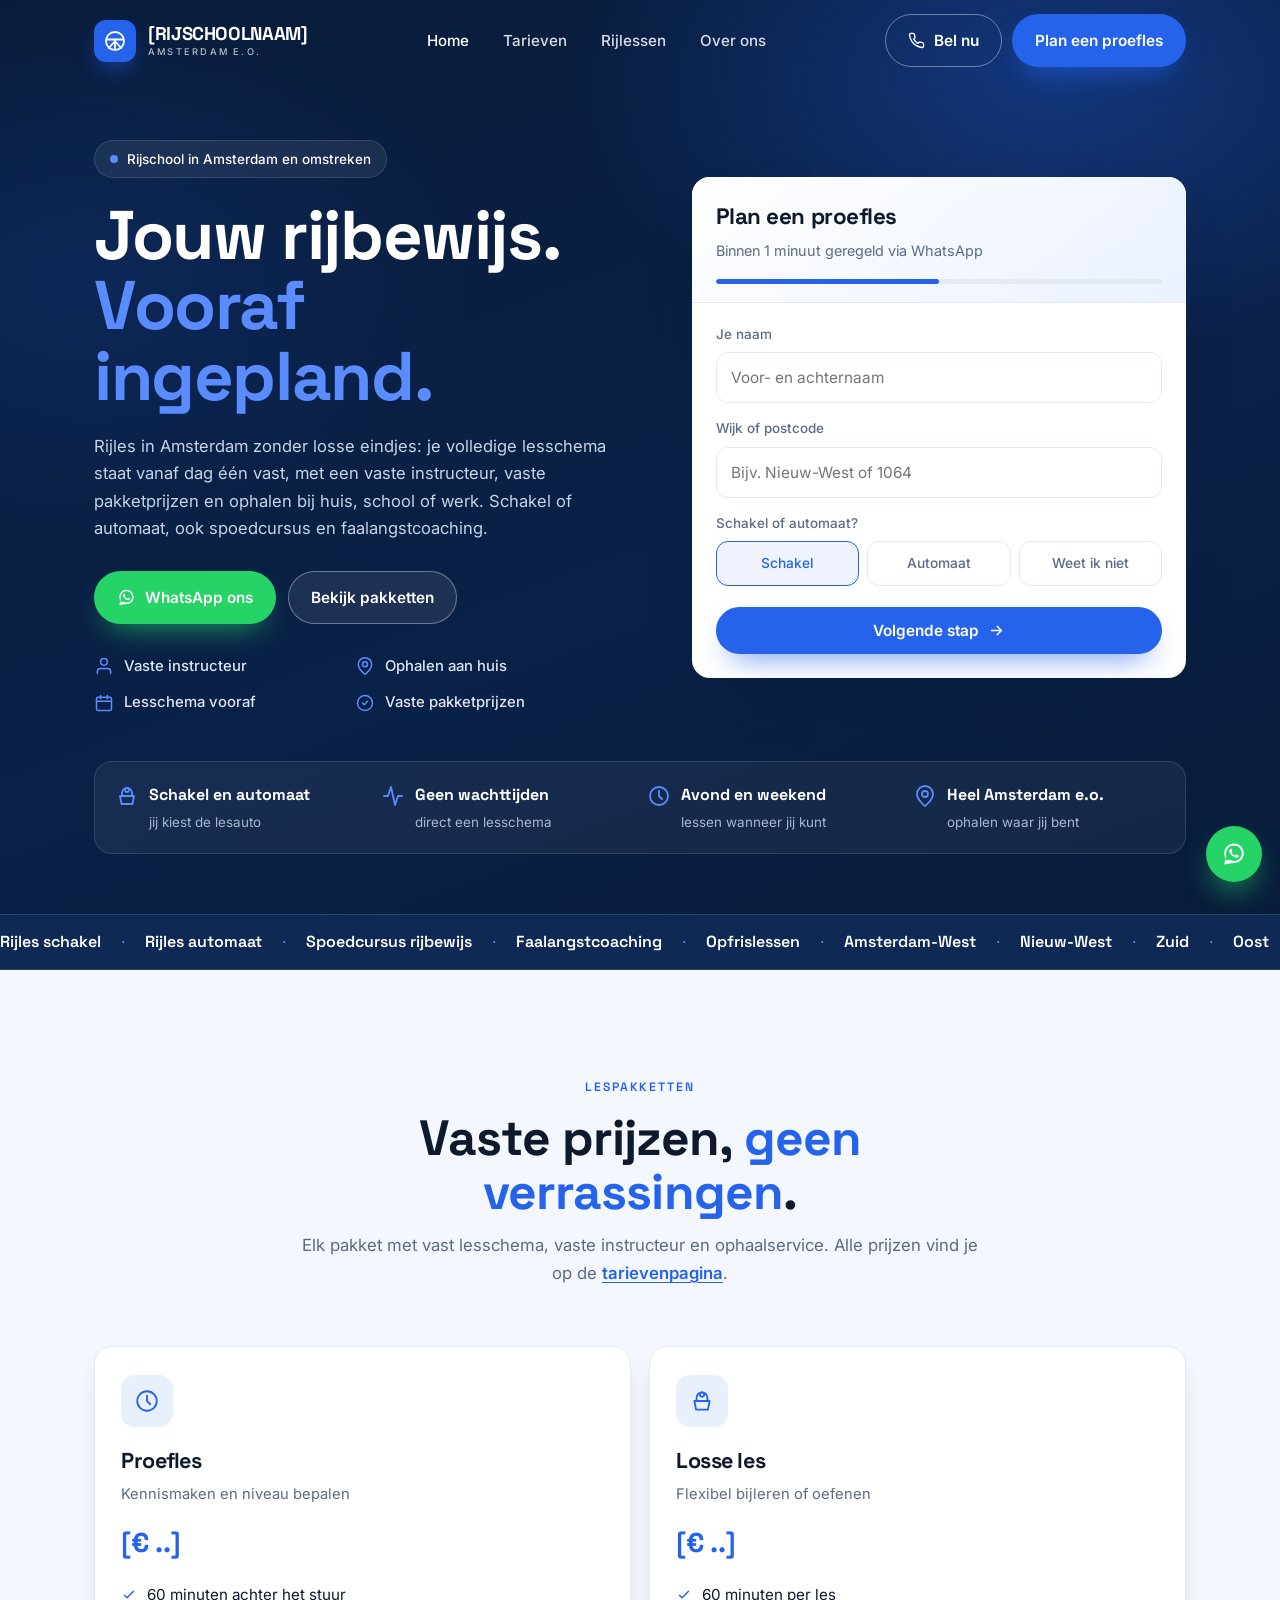
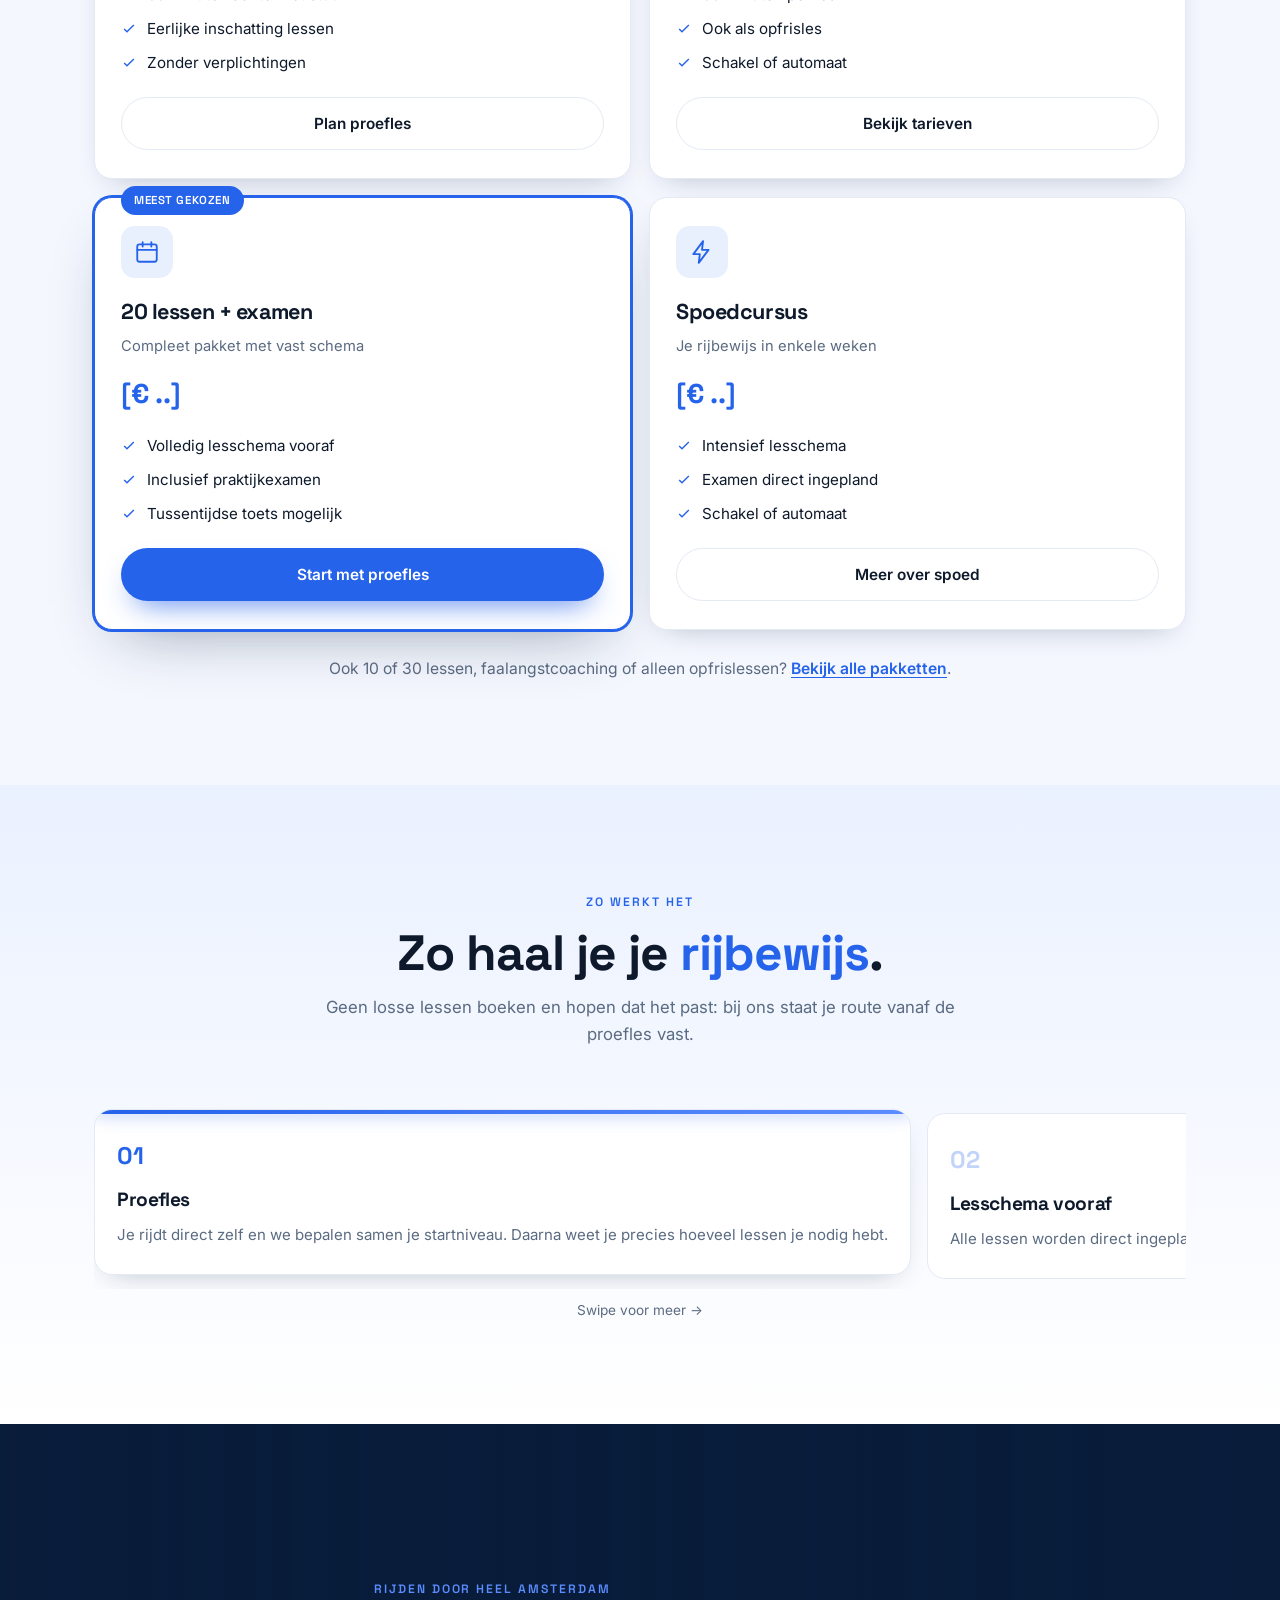
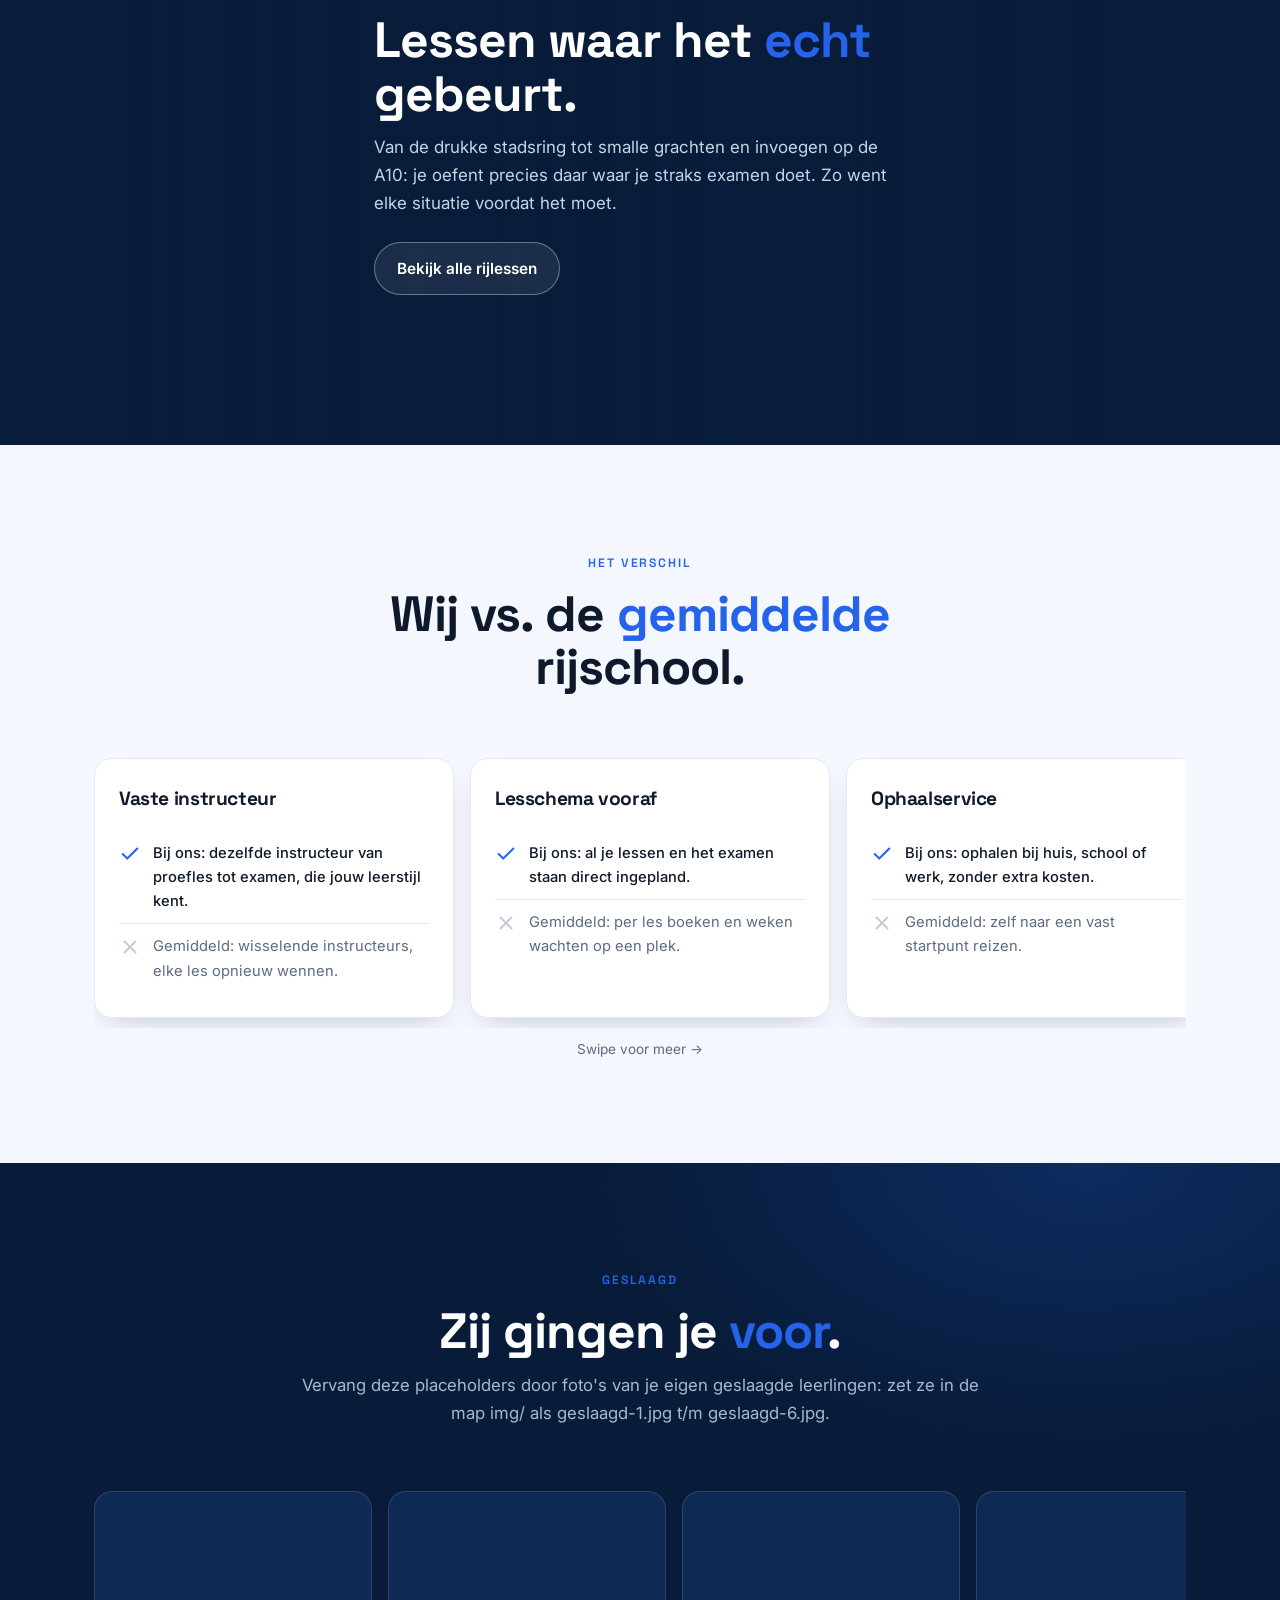
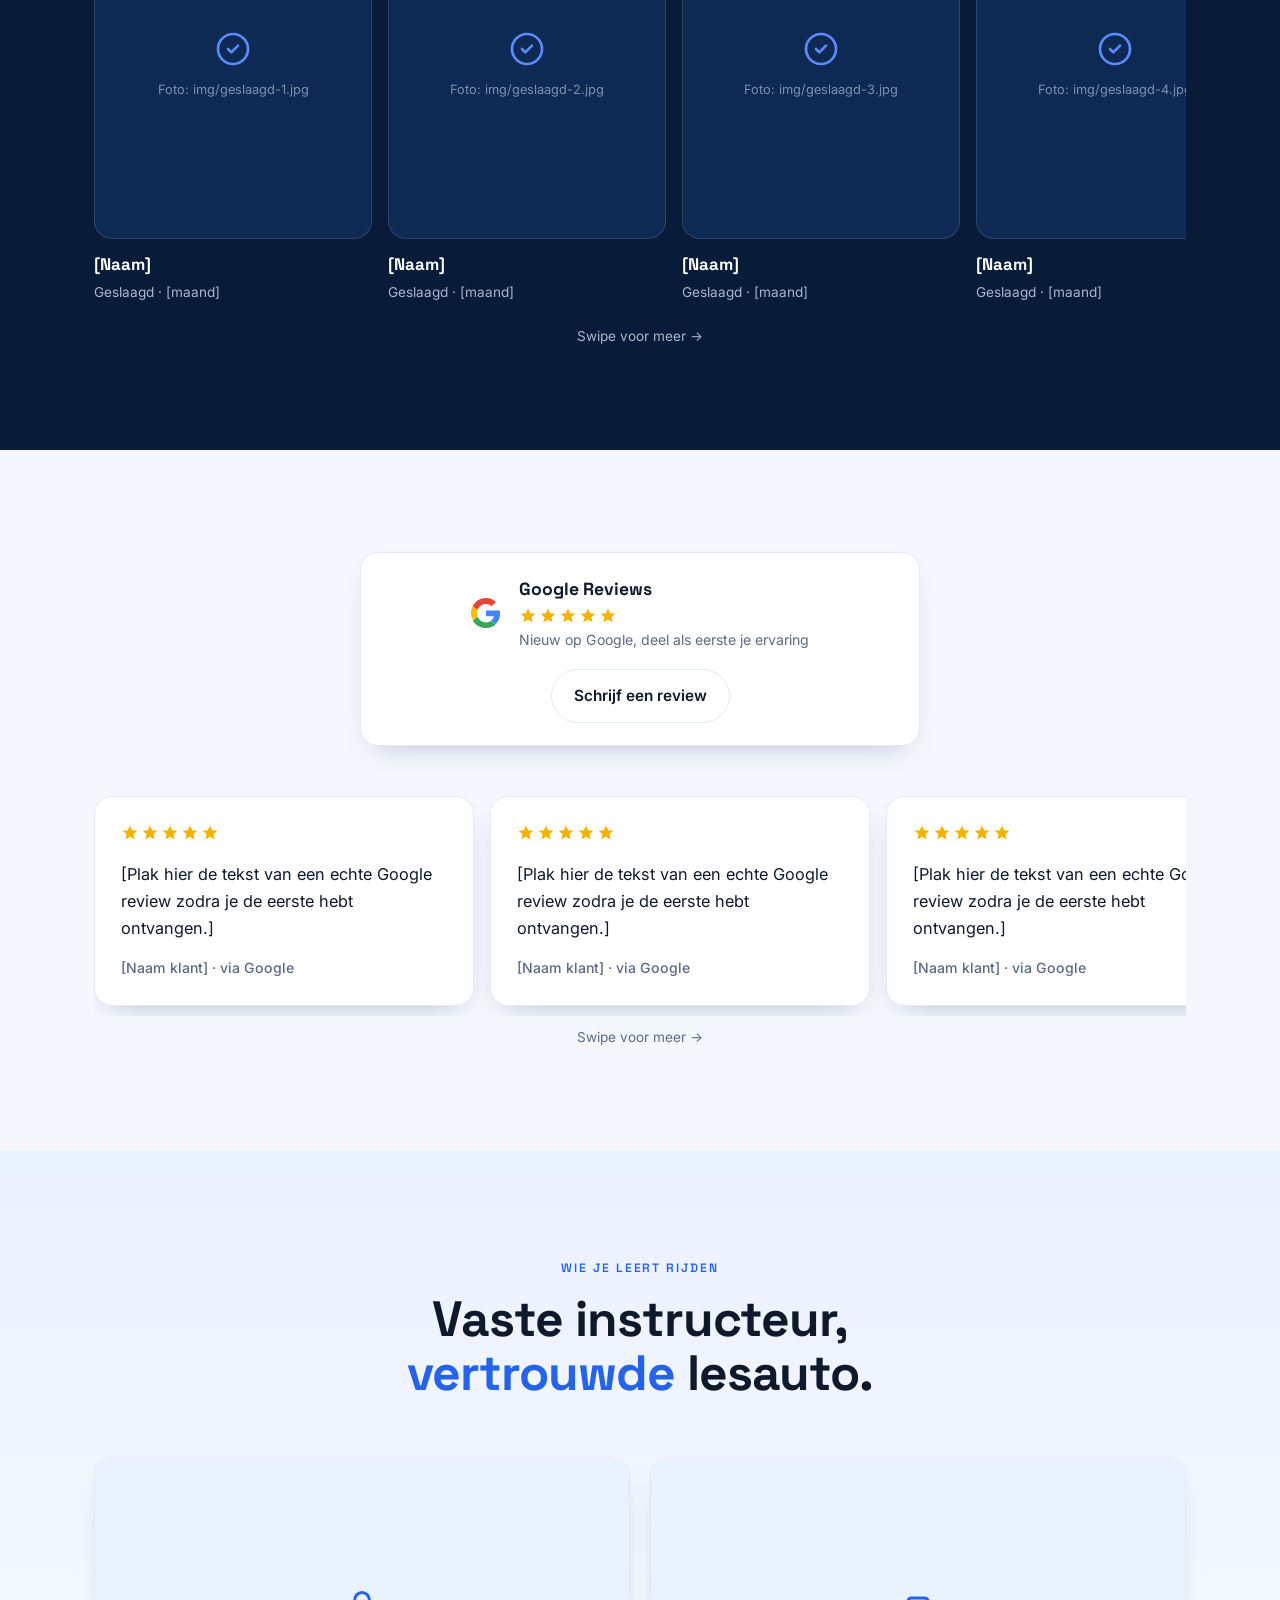
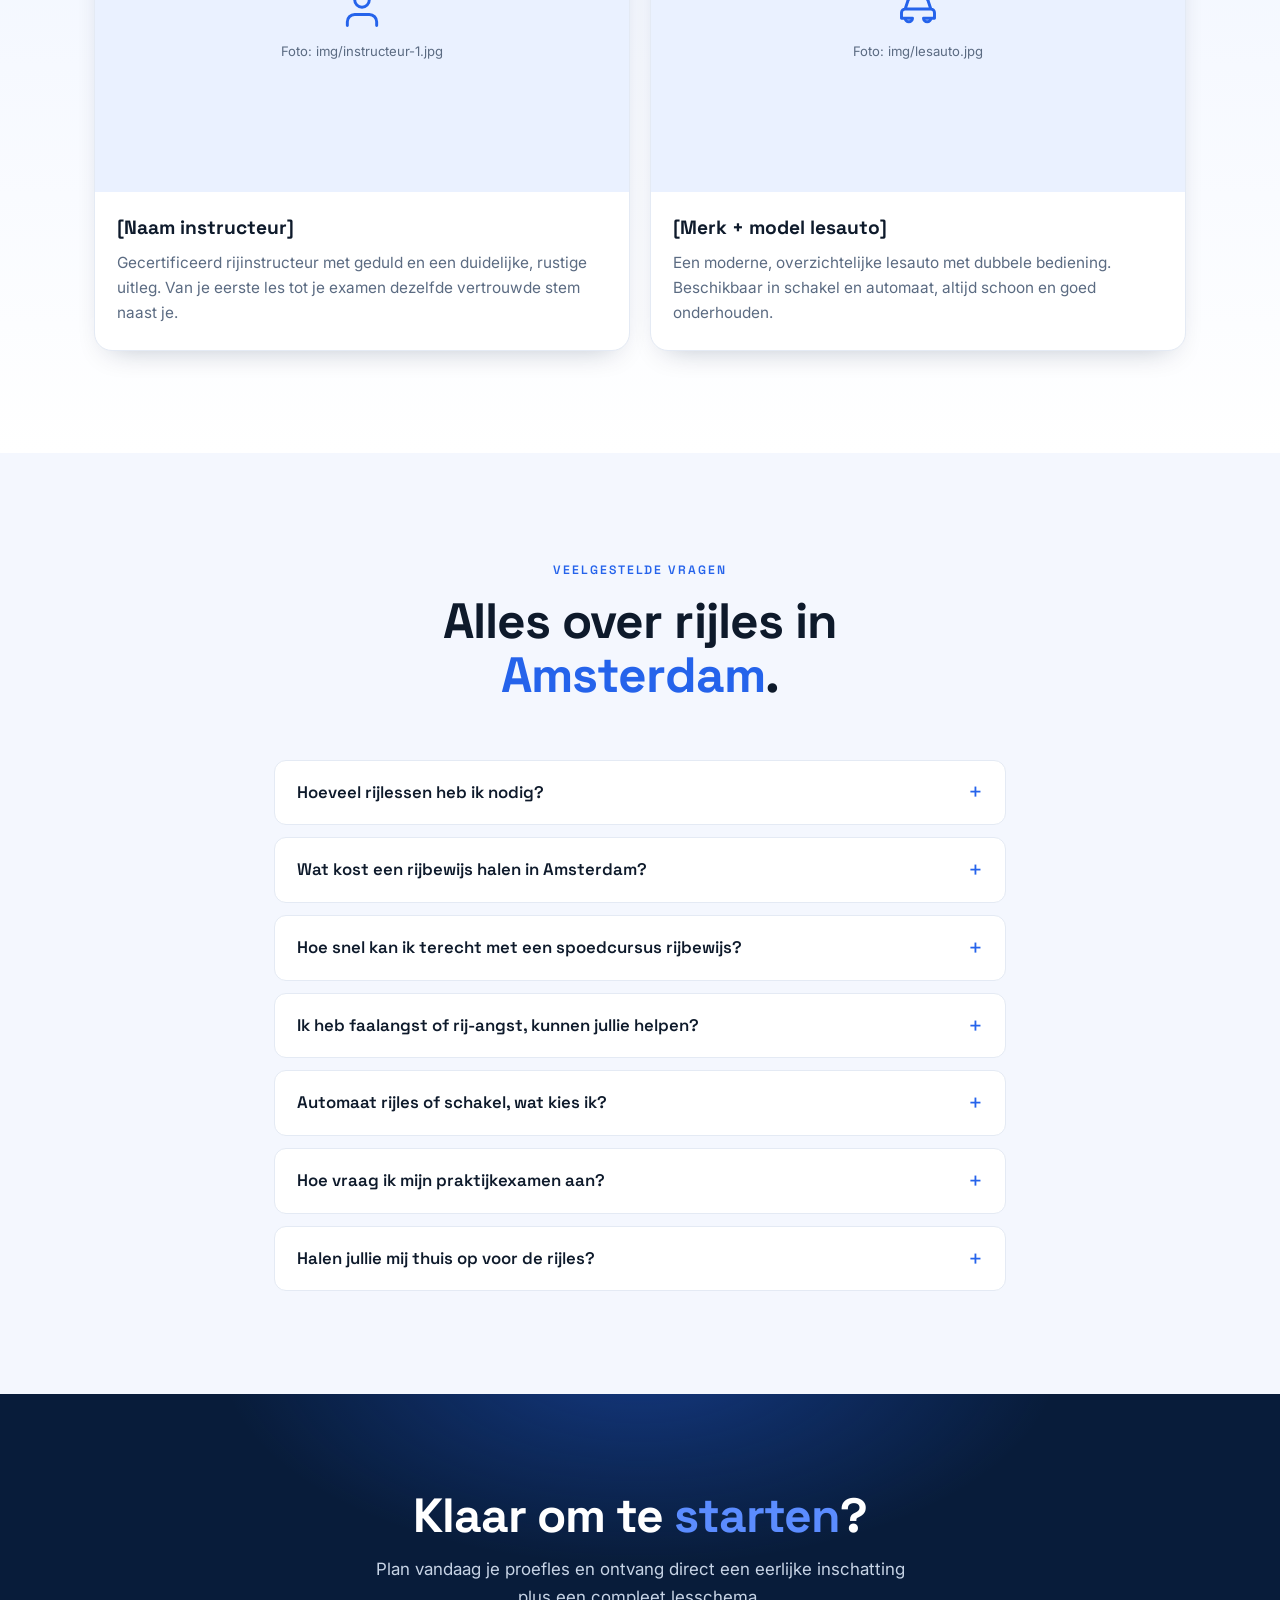
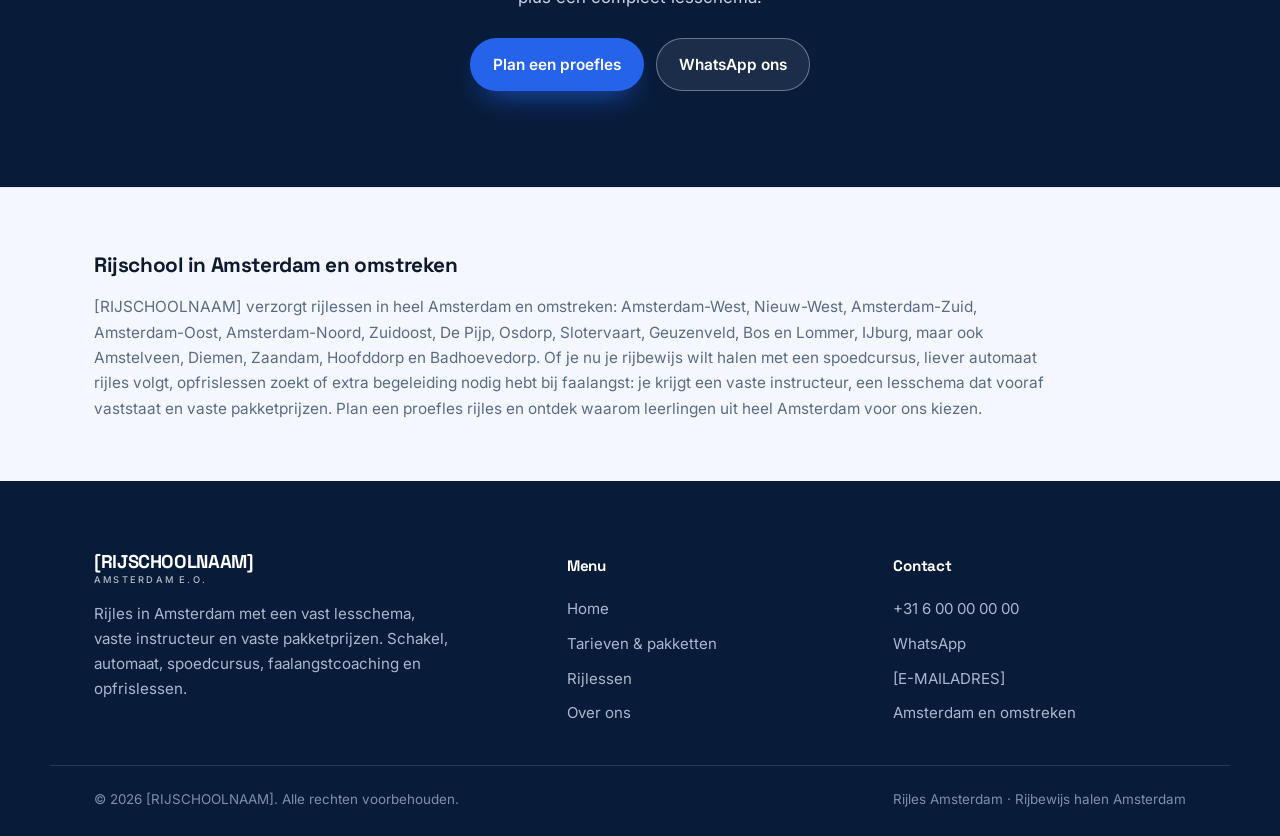
==== commit 6f7a63e5: "Nieuwe premium wit/blauwe rijschoolsite: 4 pagina's, proefles-widget, swipe-tracks, Google-reviewsec" ====
--- a/index.html
+++ b/index.html
@@ -3,499 +3,676 @@
 <head>
   <meta charset="UTF-8" />
   <meta name="viewport" content="width=device-width, initial-scale=1.0" />
-  <title>Rijschool Amsterdam | In één keer je rijbewijs · Gratis proefles</title>
-  <meta name="description" content="Rijschool in Amsterdam en omstreken. Ervaren, geduldige instructeurs, 92% slaagt in één keer. Schakel of automaat, flexibele tijden en gratis ophaalservice. Vraag je gratis proefles aan." />
-  <meta name="author" content="Rijschool" />
+  <title>Rijschool Amsterdam | Rijles in Amsterdam, rijbewijs halen met vast lesschema</title>
+  <meta name="description" content="Rijschool in Amsterdam en omstreken. Rijlessen in schakel en automaat, spoedcursus rijbewijs, faalangstcoaching en opfrislessen. Vaste pakketprijzen, lesschema vooraf ingepland en ophalen aan huis. Plan een proefles." />
   <link rel="canonical" href="https://yjsmarket.github.io/rijschool/" />
 
   <meta property="og:type" content="website" />
   <meta property="og:locale" content="nl_NL" />
   <meta property="og:site_name" content="Rijschool Amsterdam" />
-  <meta property="og:title" content="Rijschool Amsterdam · In één keer je rijbewijs" />
-  <meta property="og:description" content="Ervaren instructeurs, 92% slaagt in één keer. Flexibele tijden in Amsterdam en omstreken. Vraag je gratis proefles aan." />
+  <meta property="og:title" content="Rijschool Amsterdam · Jouw rijbewijs, vooraf ingepland" />
+  <meta property="og:description" content="Rijles in Amsterdam en omstreken. Schakel en automaat, spoedcursus, vaste pakketprijzen en ophalen aan huis. Plan een proefles via WhatsApp." />
   <meta property="og:url" content="https://yjsmarket.github.io/rijschool/" />
-  <meta property="og:image" content="https://images.unsplash.com/photo-1449965408869-eaa3f722e40d?auto=format&fit=crop&w=1200&q=80" />
-  <meta name="twitter:card" content="summary_large_image" />
-
-  <meta name="theme-color" content="#0d0f12" />
+  <meta name="theme-color" content="#081C3A" />
 
   <link rel="preconnect" href="https://fonts.googleapis.com" />
   <link rel="preconnect" href="https://fonts.gstatic.com" crossorigin />
-  <link href="https://fonts.googleapis.com/css2?family=Space+Grotesk:wght@400;500;600;700&family=Inter:wght@400;500;600&display=swap" rel="stylesheet" />
-  <link rel="stylesheet" href="style.css" />
+  <link href="https://fonts.googleapis.com/css2?family=Space+Grotesk:wght@500;600;700&family=Inter:wght@400;500;600&display=swap" rel="stylesheet" />
+  <link rel="stylesheet" href="css/styles.css" />
 
   <script type="application/ld+json">
   {
     "@context": "https://schema.org",
     "@type": "DrivingSchool",
-    "name": "Rijschool",
-    "image": "https://images.unsplash.com/photo-1449965408869-eaa3f722e40d?auto=format&fit=crop&w=1200&q=80",
-    "description": "Rijschool in Amsterdam en omstreken met ervaren instructeurs, hoog slagingspercentage en flexibele lestijden.",
+    "name": "[RIJSCHOOLNAAM]",
+    "description": "Rijschool in Amsterdam en omstreken. Rijlessen in schakel en automaat, spoedcursus, faalangstcoaching en opfrislessen met vast lesschema en ophaalservice.",
     "url": "https://yjsmarket.github.io/rijschool/",
-    "telephone": "+31 6 00000000",
-    "email": "info@rijschool-amsterdam.nl",
-    "priceRange": "€€",
-    "address": {
-      "@type": "PostalAddress",
-      "streetAddress": "Voorbeeldstraat 1",
-      "addressLocality": "Amsterdam",
-      "postalCode": "1000 AA",
-      "addressCountry": "NL"
-    },
-    "areaServed": ["Amsterdam", "Amstelveen", "Diemen", "Zaandam", "Haarlem", "Hoofddorp"],
-    "aggregateRating": { "@type": "AggregateRating", "ratingValue": "4.9", "reviewCount": "187" }
+    "telephone": "+31600000000",
+    "email": "[E-MAILADRES]",
+    "areaServed": ["Amsterdam", "Amsterdam-West", "Nieuw-West", "Amsterdam-Zuid", "Amsterdam-Oost", "Amsterdam-Noord", "Zuidoost", "Amstelveen", "Diemen", "Zaandam", "Hoofddorp"],
+    "address": { "@type": "PostalAddress", "addressLocality": "Amsterdam", "addressCountry": "NL" }
+  }
+  </script>
+  <script type="application/ld+json">
+  {
+    "@context": "https://schema.org",
+    "@type": "FAQPage",
+    "mainEntity": [
+      { "@type": "Question", "name": "Hoeveel rijlessen heb ik nodig?", "acceptedAnswer": { "@type": "Answer", "text": "Dat verschilt per persoon en hangt af van je ervaring en hoe vaak je lest. Tijdens de proefles maken we een eerlijke inschatting en plannen we je lesschema direct vooruit." } },
+      { "@type": "Question", "name": "Wat kost een rijbewijs halen in Amsterdam?", "acceptedAnswer": { "@type": "Answer", "text": "Wij werken met vaste pakketprijzen, zodat je vooraf precies weet waar je aan toe bent. Bekijk de tarievenpagina voor alle lespakketten en losse lessen." } },
+      { "@type": "Question", "name": "Hoe snel kan ik terecht met een spoedcursus?", "acceptedAnswer": { "@type": "Answer", "text": "Bij een spoedcursus plannen we al je lessen en het examen in een korte periode achter elkaar. Neem contact op via WhatsApp voor de eerstvolgende startdatum." } },
+      { "@type": "Question", "name": "Ik heb faalangst, kunnen jullie helpen?", "acceptedAnswer": { "@type": "Answer", "text": "Ja. Onze instructeurs zijn ervaren met faalangst en rij-angst. We bouwen rustig op, in jouw tempo, met extra aandacht voor examenmomenten." } },
+      { "@type": "Question", "name": "Automaat of schakel, wat is slimmer?", "acceptedAnswer": { "@type": "Answer", "text": "Automaat is vaak sneller te leren, schakel geeft een volledig rijbewijs waarmee je beide mag rijden. We adviseren je hierover tijdens de proefles." } },
+      { "@type": "Question", "name": "Hoe vraag ik mijn praktijkexamen aan?", "acceptedAnswer": { "@type": "Answer", "text": "Dat regelen wij voor je bij het CBR zodra je er klaar voor bent. De examendatum staat in je lesschema, zodat je er gericht naartoe werkt." } },
+      { "@type": "Question", "name": "Halen jullie mij thuis op voor de rijles?", "acceptedAnswer": { "@type": "Answer", "text": "Ja, we halen je op bij huis, school of werk in Amsterdam en omstreken, zonder extra kosten." } }
+    ]
   }
   </script>
 </head>
 <body>
-  <div class="bg-glow" aria-hidden="true"></div>
-
-  <!-- ============ NAV ============ -->
-  <header class="nav" id="nav">
-    <a href="#top" class="brand">
-      <span class="brand-mark" aria-hidden="true">
-        <svg viewBox="0 0 24 24" fill="none" stroke="currentColor" stroke-width="1.8" stroke-linecap="round" stroke-linejoin="round"><circle cx="12" cy="12" r="9"/><path d="M12 3v3M12 18v3M3 12h3M18 12h3M12 12l3.5-3.5"/></svg>
-      </span>
-      <span class="brand-text">RIJSCHOOL<small>AMSTERDAM E.O.</small></span>
-    </a>
-    <nav class="nav-links" aria-label="Hoofdmenu">
-      <a href="#pakketten">Pakketten</a>
-      <a href="#aanpak">Aanpak</a>
-      <a href="#geslaagden">Geslaagden</a>
-      <a href="#werkgebied">Werkgebied</a>
-      <a href="#faq">FAQ</a>
-      <a href="#proefles" class="nav-cta">Gratis proefles</a>
-    </nav>
-    <button class="nav-toggle" id="navToggle" aria-label="Menu openen" aria-expanded="false">
-      <span></span><span></span>
-    </button>
+
+  <!-- ================= HEADER ================= -->
+  <header class="site-head" id="siteHead">
+    <div class="wrap head-in">
+      <a href="index.html" class="brand" aria-label="Rijschool home">
+        <span class="brand-badge" aria-hidden="true">
+          <svg viewBox="0 0 24 24" fill="none" stroke="currentColor" stroke-width="1.8" stroke-linecap="round"><circle cx="12" cy="12" r="9"/><path d="M3.6 10.5h16.8M12 12v8.5M12 12l-6 7M12 12l6 7"/></svg>
+        </span>
+        <span class="brand-name">[RIJSCHOOLNAAM]<small>Amsterdam e.o.</small></span>
+      </a>
+      <nav class="menu" id="menu" aria-label="Hoofdmenu">
+        <a href="index.html" aria-current="page">Home</a>
+        <a href="tarieven.html">Tarieven</a>
+        <a href="rijlessen.html">Rijlessen</a>
+        <a href="over-ons.html">Over ons</a>
+      </nav>
+      <div class="head-cta">
+        <a class="btn btn-line btn-call" href="tel:+31600000000">
+          <svg viewBox="0 0 24 24" width="17" height="17" fill="none" stroke="currentColor" stroke-width="1.9" stroke-linecap="round" stroke-linejoin="round"><path d="M22 16.9v3a2 2 0 0 1-2.2 2 19.8 19.8 0 0 1-8.6-3 19.5 19.5 0 0 1-6-6 19.8 19.8 0 0 1-3-8.7A2 2 0 0 1 4.1 2h3a2 2 0 0 1 2 1.7c.1 1 .4 2 .7 2.9a2 2 0 0 1-.5 2.1L8.1 10a16 16 0 0 0 6 6l1.3-1.3a2 2 0 0 1 2.1-.4c1 .3 1.9.5 2.9.7a2 2 0 0 1 1.6 2z"/></svg>
+          <span>Bel nu</span>
+        </a>
+        <a class="btn btn-solid" href="#proefles">Plan een proefles</a>
+      </div>
+      <button class="burger" id="burger" aria-label="Menu openen" aria-expanded="false"><span></span><span></span></button>
+    </div>
   </header>
 
-  <div class="mobile-menu" id="mobileMenu" aria-hidden="true">
-    <a href="#pakketten">Pakketten</a>
-    <a href="#aanpak">Aanpak</a>
-    <a href="#geslaagden">Geslaagden</a>
-    <a href="#werkgebied">Werkgebied</a>
-    <a href="#faq">FAQ</a>
-    <a href="#proefles">Gratis proefles</a>
+  <div class="m-menu" id="mMenu" aria-hidden="true">
+    <a href="index.html">Home</a>
+    <a href="tarieven.html">Tarieven</a>
+    <a href="rijlessen.html">Rijlessen</a>
+    <a href="over-ons.html">Over ons</a>
+    <div class="m-menu-cta">
+      <a class="btn btn-line" href="tel:+31600000000">Bel nu</a>
+      <a class="btn btn-solid" href="#proefles">Plan een proefles</a>
+    </div>
   </div>
 
-  <main id="top">
-
-    <!-- ============ HERO ============ -->
+  <main>
+
+    <!-- ================= HERO ================= -->
     <section class="hero">
-      <div class="hero-media" aria-hidden="true">
-        <!-- >>> HERO FOTO — vervang deze URL <<< -->
-        <img src="https://images.unsplash.com/photo-1449965408869-eaa3f722e40d?auto=format&fit=crop&w=2000&q=80" alt="" />
-        <div class="hero-shade"></div>
-      </div>
-      <div class="hero-inner">
-        <div class="hero-tag reveal">
-          <span class="pulse" aria-hidden="true"></span>
-          4,9/5 uit 187 reviews · Amsterdam &amp; omstreken
-        </div>
-        <h1 class="hero-title">
-          <span class="line reveal">In één keer je <span class="accent">rijbewijs</span>.</span>
-          <span class="line reveal">Zonder stress.</span>
-        </h1>
-        <p class="hero-sub reveal">
-          Ervaren, geduldige instructeurs. Lessen op jouw tempo, in schakel of automaat,
-          met flexibele tijden en gratis ophaalservice door de hele regio. Begin met een
-          gratis proefles en merk zelf het verschil.
-        </p>
-        <div class="hero-actions reveal">
-          <a href="#proefles" class="btn btn-primary">Gratis proefles
-            <svg viewBox="0 0 24 24" width="18" height="18" fill="none" stroke="currentColor" stroke-width="2.2" stroke-linecap="round" stroke-linejoin="round"><path d="M5 12h14M13 6l6 6-6 6"/></svg>
-          </a>
-          <a href="https://wa.me/31600000000" class="btn btn-ghost" target="_blank" rel="noopener">WhatsApp ons</a>
-        </div>
-        <div class="hero-stats reveal">
-          <div class="stat"><span class="num" data-count="92">0</span><span class="suffix">%</span><small>slaagt in één keer</small></div>
-          <div class="stat"><span class="num" data-count="2500">0</span><span class="suffix">+</span><small>geslaagde leerlingen</small></div>
-          <div class="stat"><span class="num" data-count="15">0</span><span class="suffix">+</span><small>jaar ervaring</small></div>
-        </div>
-      </div>
-    </section>
-
-    <!-- ============ MARQUEE ============ -->
+      <div class="wrap hero-grid">
+        <div class="hero-copy">
+          <span class="pill fade"><span class="pill-dot"></span>Rijschool in Amsterdam en omstreken</span>
+          <h1 class="fade">Jouw rijbewijs.<br /><em>Vooraf ingepland.</em></h1>
+          <p class="fade">Rijles in Amsterdam zonder losse eindjes: je volledige lesschema staat vanaf dag één vast, met een vaste instructeur, vaste pakketprijzen en ophalen bij huis, school of werk. Schakel of automaat, ook spoedcursus en faalangstcoaching.</p>
+          <div class="hero-btns fade">
+            <a class="btn btn-wa" href="https://wa.me/31600000000" target="_blank" rel="noopener">
+              <svg viewBox="0 0 32 32" width="19" height="19" fill="currentColor" aria-hidden="true"><path d="M16.001 3C9.373 3 4 8.373 4 15c0 2.137.561 4.146 1.541 5.888L4 29l8.32-1.514A11.93 11.93 0 0 0 16.001 27C22.628 27 28 21.627 28 15S22.628 3 16.001 3zm0 21.6c-1.86 0-3.6-.5-5.097-1.37l-.366-.214-4.94.898.91-4.81-.238-.382A9.55 9.55 0 0 1 6.4 15c0-5.292 4.31-9.6 9.601-9.6 5.29 0 9.599 4.308 9.599 9.6 0 5.291-4.309 9.6-9.599 9.6zm5.27-7.19c-.29-.145-1.71-.844-1.976-.94-.265-.097-.458-.145-.65.145-.193.29-.746.94-.915 1.133-.168.193-.337.218-.626.073-.29-.145-1.223-.451-2.33-1.438-.861-.768-1.443-1.717-1.612-2.007-.169-.29-.018-.446.127-.59.13-.13.29-.338.435-.507.145-.169.193-.29.29-.483.097-.193.048-.362-.024-.507-.073-.145-.65-1.566-.89-2.146-.235-.563-.473-.487-.65-.496l-.554-.01c-.193 0-.507.072-.772.362s-1.013.99-1.013 2.41c0 1.422 1.037 2.795 1.182 2.988.145.193 2.04 3.115 4.943 4.368.69.298 1.23.476 1.65.61.693.22 1.323.189 1.822.115.556-.083 1.71-.699 1.951-1.374.241-.676.241-1.255.169-1.374-.072-.12-.265-.193-.555-.338z"/></svg>
+              WhatsApp ons
+            </a>
+            <a class="btn btn-ghost" href="#pakketten">Bekijk pakketten</a>
+          </div>
+          <ul class="chips fade">
+            <li>
+              <svg viewBox="0 0 24 24" fill="none" stroke="currentColor" stroke-width="1.8" stroke-linecap="round" stroke-linejoin="round"><path d="M20 21v-2a4 4 0 0 0-4-4H8a4 4 0 0 0-4 4v2"/><circle cx="12" cy="7" r="4"/></svg>
+              Vaste instructeur
+            </li>
+            <li>
+              <svg viewBox="0 0 24 24" fill="none" stroke="currentColor" stroke-width="1.8" stroke-linecap="round" stroke-linejoin="round"><path d="M20 10c0 6-8 12-8 12s-8-6-8-12a8 8 0 0 1 16 0z"/><circle cx="12" cy="10" r="3"/></svg>
+              Ophalen aan huis
+            </li>
+            <li>
+              <svg viewBox="0 0 24 24" fill="none" stroke="currentColor" stroke-width="1.8" stroke-linecap="round" stroke-linejoin="round"><rect x="3" y="5" width="18" height="16" rx="2"/><path d="M3 10h18M8 3v4M16 3v4"/></svg>
+              Lesschema vooraf
+            </li>
+            <li>
+              <svg viewBox="0 0 24 24" fill="none" stroke="currentColor" stroke-width="1.8" stroke-linecap="round" stroke-linejoin="round"><circle cx="12" cy="12" r="9"/><path d="M9 12l2 2 4-4"/></svg>
+              Vaste pakketprijzen
+            </li>
+          </ul>
+        </div>
+
+        <!-- Proefles-widget -->
+        <div class="widget fade" id="proefles">
+          <div class="widget-head">
+            <h2>Plan een proefles</h2>
+            <p>Binnen 1 minuut geregeld via WhatsApp</p>
+            <div class="progress"><span id="progressBar"></span></div>
+          </div>
+          <form id="widgetForm" novalidate>
+            <fieldset class="wstep is-active" data-step="1">
+              <div class="field">
+                <label for="w-naam">Je naam</label>
+                <input type="text" id="w-naam" placeholder="Voor- en achternaam" required />
+              </div>
+              <div class="field">
+                <label for="w-wijk">Wijk of postcode</label>
+                <input type="text" id="w-wijk" placeholder="Bijv. Nieuw-West of 1064" required />
+              </div>
+              <div class="field">
+                <span class="field-label">Schakel of automaat?</span>
+                <div class="seg" role="radiogroup" aria-label="Schakel of automaat">
+                  <label><input type="radio" name="w-type" value="Schakel" checked /><span>Schakel</span></label>
+                  <label><input type="radio" name="w-type" value="Automaat" /><span>Automaat</span></label>
+                  <label><input type="radio" name="w-type" value="Weet ik nog niet" /><span>Weet ik niet</span></label>
+                </div>
+              </div>
+              <button type="button" class="btn btn-solid btn-block" id="toStep2">Volgende stap
+                <svg viewBox="0 0 24 24" width="17" height="17" fill="none" stroke="currentColor" stroke-width="2.1" stroke-linecap="round" stroke-linejoin="round"><path d="M5 12h14M13 6l6 6-6 6"/></svg>
+              </button>
+            </fieldset>
+
+            <fieldset class="wstep" data-step="2">
+              <div class="field-row">
+                <div class="field">
+                  <label for="w-leeftijd">Leeftijd</label>
+                  <input type="number" id="w-leeftijd" min="16" max="99" placeholder="18" />
+                </div>
+                <div class="field">
+                  <label for="w-ervaring">Rijervaring</label>
+                  <select id="w-ervaring">
+                    <option value="Nog geen ervaring">Nog geen ervaring</option>
+                    <option value="Al eerder gelest">Al eerder gelest</option>
+                    <option value="Opfrislessen">Opfrislessen</option>
+                  </select>
+                </div>
+              </div>
+              <div class="field">
+                <label for="w-beschikbaar">Wanneer kun je lessen?</label>
+                <input type="text" id="w-beschikbaar" placeholder="Bijv. doordeweeks na 17:00" />
+              </div>
+              <div class="field">
+                <label for="w-opm">Opmerkingen (optioneel)</label>
+                <textarea id="w-opm" rows="2" placeholder="Bijv. ik wil voor de zomer mijn rijbewijs"></textarea>
+              </div>
+              <div class="wstep-btns">
+                <button type="button" class="btn btn-line" id="backStep1">Terug</button>
+                <button type="submit" class="btn btn-wa btn-grow">Verstuur via WhatsApp</button>
+              </div>
+            </fieldset>
+          </form>
+        </div>
+      </div>
+
+      <!-- Feiten-balk -->
+      <div class="wrap">
+        <ul class="facts fade">
+          <li>
+            <svg viewBox="0 0 24 24" fill="none" stroke="currentColor" stroke-width="1.8" stroke-linecap="round" stroke-linejoin="round"><path d="M14 6a2 2 0 1 1-4 0 2 2 0 0 1 4 0zM5 12h14l-1.5 8h-11z"/><path d="M7 12V9a5 5 0 0 1 10 0v3"/></svg>
+            <strong>Schakel en automaat</strong><span>jij kiest de lesauto</span>
+          </li>
+          <li>
+            <svg viewBox="0 0 24 24" fill="none" stroke="currentColor" stroke-width="1.8" stroke-linecap="round" stroke-linejoin="round"><path d="M3 12h4l3-9 4 18 3-9h4"/></svg>
+            <strong>Geen wachttijden</strong><span>direct een lesschema</span>
+          </li>
+          <li>
+            <svg viewBox="0 0 24 24" fill="none" stroke="currentColor" stroke-width="1.8" stroke-linecap="round" stroke-linejoin="round"><circle cx="12" cy="12" r="9"/><path d="M12 7v5l3 3"/></svg>
+            <strong>Avond en weekend</strong><span>lessen wanneer jij kunt</span>
+          </li>
+          <li>
+            <svg viewBox="0 0 24 24" fill="none" stroke="currentColor" stroke-width="1.8" stroke-linecap="round" stroke-linejoin="round"><path d="M20 10c0 6-8 12-8 12s-8-6-8-12a8 8 0 0 1 16 0z"/><circle cx="12" cy="10" r="3"/></svg>
+            <strong>Heel Amsterdam e.o.</strong><span>ophalen waar jij bent</span>
+          </li>
+        </ul>
+      </div>
+    </section>
+
+    <!-- ================= MARQUEE ================= -->
     <div class="marquee" aria-hidden="true">
       <div class="marquee-track">
-        <span>Schakel</span><span class="dot">/</span>
-        <span>Automaat</span><span class="dot">/</span>
-        <span>Spoedcursus</span><span class="dot">/</span>
-        <span>Theorie-ondersteuning</span><span class="dot">/</span>
-        <span>Gratis ophaalservice</span><span class="dot">/</span>
-        <span>Schakel</span><span class="dot">/</span>
-        <span>Automaat</span><span class="dot">/</span>
-        <span>Spoedcursus</span><span class="dot">/</span>
-        <span>Theorie-ondersteuning</span><span class="dot">/</span>
-        <span>Gratis ophaalservice</span><span class="dot">/</span>
+        <span>Rijles schakel</span><i>·</i><span>Rijles automaat</span><i>·</i><span>Spoedcursus rijbewijs</span><i>·</i><span>Faalangstcoaching</span><i>·</i><span>Opfrislessen</span><i>·</i><span>Amsterdam-West</span><i>·</i><span>Nieuw-West</span><i>·</i><span>Zuid</span><i>·</i><span>Oost</span><i>·</i><span>Noord</span><i>·</i><span>Zuidoost</span><i>·</i><span>Amstelveen</span><i>·</i><span>Diemen</span><i>·</i>
+        <span>Rijles schakel</span><i>·</i><span>Rijles automaat</span><i>·</i><span>Spoedcursus rijbewijs</span><i>·</i><span>Faalangstcoaching</span><i>·</i><span>Opfrislessen</span><i>·</i><span>Amsterdam-West</span><i>·</i><span>Nieuw-West</span><i>·</i><span>Zuid</span><i>·</i><span>Oost</span><i>·</i><span>Noord</span><i>·</i><span>Zuidoost</span><i>·</i><span>Amstelveen</span><i>·</i><span>Diemen</span><i>·</i>
       </div>
     </div>
 
-    <!-- ============ PAKKETTEN ============ -->
-    <section class="section" id="pakketten">
-      <div class="section-head reveal">
-        <span class="eyebrow">01 · Lespakketten</span>
-        <h2>Kies de route naar je <span class="accent">roze pasje</span>.</h2>
-        <p>Van losse lessen tot een complete spoedcursus. Eerlijke prijzen op aanvraag, geen verrassingen.</p>
-      </div>
-
-      <div class="cards">
-        <article class="card reveal">
-          <div class="card-top">
-            <span class="card-num">01</span>
-            <span class="card-icon" aria-hidden="true">
+    <!-- ================= PAKKETTEN ================= -->
+    <section class="sec sec-light" id="pakketten">
+      <div class="wrap">
+        <div class="sec-head fade">
+          <span class="eyebrow">Lespakketten</span>
+          <h2>Vaste prijzen, <em>geen verrassingen</em>.</h2>
+          <p>Elk pakket met vast lesschema, vaste instructeur en ophaalservice. Alle prijzen vind je op de <a class="tlink" href="tarieven.html">tarievenpagina</a>.</p>
+        </div>
+
+        <div class="packs">
+          <article class="pack fade">
+            <div class="pack-ico">
               <svg viewBox="0 0 24 24" fill="none" stroke="currentColor" stroke-width="1.7" stroke-linecap="round" stroke-linejoin="round"><circle cx="12" cy="12" r="9"/><path d="M12 7v5l3 3"/></svg>
+            </div>
+            <h3>Proefles</h3>
+            <p class="pack-sub">Kennismaken en niveau bepalen</p>
+            <div class="pack-price">[€ ..]</div>
+            <ul>
+              <li>60 minuten achter het stuur</li>
+              <li>Eerlijke inschatting lessen</li>
+              <li>Zonder verplichtingen</li>
+            </ul>
+            <a class="btn btn-line btn-block" href="#proefles">Plan proefles</a>
+          </article>
+
+          <article class="pack fade">
+            <div class="pack-ico">
+              <svg viewBox="0 0 24 24" fill="none" stroke="currentColor" stroke-width="1.7" stroke-linecap="round" stroke-linejoin="round"><path d="M14 6a2 2 0 1 1-4 0 2 2 0 0 1 4 0zM5 12h14l-1.5 8h-11z"/><path d="M7 12V9a5 5 0 0 1 10 0v3"/></svg>
+            </div>
+            <h3>Losse les</h3>
+            <p class="pack-sub">Flexibel bijleren of oefenen</p>
+            <div class="pack-price">[€ ..]</div>
+            <ul>
+              <li>60 minuten per les</li>
+              <li>Ook als opfrisles</li>
+              <li>Schakel of automaat</li>
+            </ul>
+            <a class="btn btn-line btn-block" href="tarieven.html">Bekijk tarieven</a>
+          </article>
+
+          <article class="pack pack-hot fade">
+            <span class="pack-flag">Meest gekozen</span>
+            <div class="pack-ico">
+              <svg viewBox="0 0 24 24" fill="none" stroke="currentColor" stroke-width="1.7" stroke-linecap="round" stroke-linejoin="round"><rect x="3" y="5" width="18" height="16" rx="2"/><path d="M3 10h18M8 3v4M16 3v4"/></svg>
+            </div>
+            <h3>20 lessen + examen</h3>
+            <p class="pack-sub">Compleet pakket met vast schema</p>
+            <div class="pack-price">[€ ..]</div>
+            <ul>
+              <li>Volledig lesschema vooraf</li>
+              <li>Inclusief praktijkexamen</li>
+              <li>Tussentijdse toets mogelijk</li>
+            </ul>
+            <a class="btn btn-solid btn-block" href="#proefles">Start met proefles</a>
+          </article>
+
+          <article class="pack fade">
+            <div class="pack-ico">
+              <svg viewBox="0 0 24 24" fill="none" stroke="currentColor" stroke-width="1.7" stroke-linecap="round" stroke-linejoin="round"><path d="M13 2L4 14h6l-1 8 9-12h-6l1-8z"/></svg>
+            </div>
+            <h3>Spoedcursus</h3>
+            <p class="pack-sub">Je rijbewijs in enkele weken</p>
+            <div class="pack-price">[€ ..]</div>
+            <ul>
+              <li>Intensief lesschema</li>
+              <li>Examen direct ingepland</li>
+              <li>Schakel of automaat</li>
+            </ul>
+            <a class="btn btn-line btn-block" href="rijlessen.html#spoed">Meer over spoed</a>
+          </article>
+        </div>
+        <p class="packs-note fade">Ook 10 of 30 lessen, faalangstcoaching of alleen opfrislessen? <a class="tlink" href="tarieven.html">Bekijk alle pakketten</a>.</p>
+      </div>
+    </section>
+
+    <!-- ================= STAPPEN ================= -->
+    <section class="sec sec-sky" id="stappen">
+      <div class="wrap">
+        <div class="sec-head fade">
+          <span class="eyebrow">Zo werkt het</span>
+          <h2>Zo haal je je <em>rijbewijs</em>.</h2>
+          <p>Geen losse lessen boeken en hopen dat het past: bij ons staat je route vanaf de proefles vast.</p>
+        </div>
+
+        <div class="steps-shell">
+          <div class="track steps" id="stepsTrack">
+            <div class="step" data-step>
+              <span class="step-bar"></span>
+              <span class="step-num">01</span>
+              <h3>Proefles</h3>
+              <p>Je rijdt direct zelf en we bepalen samen je startniveau. Daarna weet je precies hoeveel lessen je nodig hebt.</p>
+            </div>
+            <div class="step" data-step>
+              <span class="step-bar"></span>
+              <span class="step-num">02</span>
+              <h3>Lesschema vooraf</h3>
+              <p>Alle lessen worden direct ingepland op momenten die jou uitkomen. Geen wachttijden, geen gaten in je planning.</p>
+            </div>
+            <div class="step" data-step>
+              <span class="step-bar"></span>
+              <span class="step-num">03</span>
+              <h3>Lessen + toets</h3>
+              <p>Je lest met een vaste instructeur die je voortgang bijhoudt. Optioneel doe je een tussentijdse toets bij het CBR.</p>
+            </div>
+            <div class="step" data-step>
+              <span class="step-bar"></span>
+              <span class="step-num">04</span>
+              <h3>Praktijkexamen</h3>
+              <p>Je examendatum staat al vast in je schema. Je werkt er gericht naartoe en stapt vol vertrouwen in.</p>
+            </div>
+          </div>
+          <p class="swipe-hint" aria-hidden="true">Swipe voor meer &rarr;</p>
+        </div>
+      </div>
+    </section>
+
+    <!-- ================= FOTO-BAND ================= -->
+    <section class="photo-band">
+      <div class="wrap photo-band-in">
+        <div class="fade">
+          <span class="eyebrow eyebrow-light">Rijden door heel Amsterdam</span>
+          <h2>Lessen waar het <em>echt</em> gebeurt.</h2>
+          <p>Van de drukke stadsring tot smalle grachten en invoegen op de A10: je oefent precies daar waar je straks examen doet. Zo went elke situatie voordat het moet.</p>
+          <a class="btn btn-ghost" href="rijlessen.html">Bekijk alle rijlessen</a>
+        </div>
+      </div>
+    </section>
+
+    <!-- ================= VERGELIJKING ================= -->
+    <section class="sec sec-light" id="vergelijk">
+      <div class="wrap">
+        <div class="sec-head fade">
+          <span class="eyebrow">Het verschil</span>
+          <h2>Wij vs. de <em>gemiddelde</em> rijschool.</h2>
+        </div>
+
+        <div class="track-shell">
+          <div class="track compare" id="compareTrack">
+            <div class="cmp fade">
+              <h3>Vaste instructeur</h3>
+              <div class="cmp-row cmp-yes"><svg viewBox="0 0 24 24" fill="none" stroke="currentColor" stroke-width="2.2" stroke-linecap="round" stroke-linejoin="round"><path d="M20 6L9 17l-5-5"/></svg><p>Bij ons: dezelfde instructeur van proefles tot examen, die jouw leerstijl kent.</p></div>
+              <div class="cmp-row cmp-no"><svg viewBox="0 0 24 24" fill="none" stroke="currentColor" stroke-width="2.2" stroke-linecap="round" stroke-linejoin="round"><path d="M18 6L6 18M6 6l12 12"/></svg><p>Gemiddeld: wisselende instructeurs, elke les opnieuw wennen.</p></div>
+            </div>
+            <div class="cmp fade">
+              <h3>Lesschema vooraf</h3>
+              <div class="cmp-row cmp-yes"><svg viewBox="0 0 24 24" fill="none" stroke="currentColor" stroke-width="2.2" stroke-linecap="round" stroke-linejoin="round"><path d="M20 6L9 17l-5-5"/></svg><p>Bij ons: al je lessen en het examen staan direct ingepland.</p></div>
+              <div class="cmp-row cmp-no"><svg viewBox="0 0 24 24" fill="none" stroke="currentColor" stroke-width="2.2" stroke-linecap="round" stroke-linejoin="round"><path d="M18 6L6 18M6 6l12 12"/></svg><p>Gemiddeld: per les boeken en weken wachten op een plek.</p></div>
+            </div>
+            <div class="cmp fade">
+              <h3>Ophaalservice</h3>
+              <div class="cmp-row cmp-yes"><svg viewBox="0 0 24 24" fill="none" stroke="currentColor" stroke-width="2.2" stroke-linecap="round" stroke-linejoin="round"><path d="M20 6L9 17l-5-5"/></svg><p>Bij ons: ophalen bij huis, school of werk, zonder extra kosten.</p></div>
+              <div class="cmp-row cmp-no"><svg viewBox="0 0 24 24" fill="none" stroke="currentColor" stroke-width="2.2" stroke-linecap="round" stroke-linejoin="round"><path d="M18 6L6 18M6 6l12 12"/></svg><p>Gemiddeld: zelf naar een vast startpunt reizen.</p></div>
+            </div>
+            <div class="cmp fade">
+              <h3>Vaste prijzen</h3>
+              <div class="cmp-row cmp-yes"><svg viewBox="0 0 24 24" fill="none" stroke="currentColor" stroke-width="2.2" stroke-linecap="round" stroke-linejoin="round"><path d="M20 6L9 17l-5-5"/></svg><p>Bij ons: vaste pakketprijzen, vooraf duidelijk wat alles kost.</p></div>
+              <div class="cmp-row cmp-no"><svg viewBox="0 0 24 24" fill="none" stroke="currentColor" stroke-width="2.2" stroke-linecap="round" stroke-linejoin="round"><path d="M18 6L6 18M6 6l12 12"/></svg><p>Gemiddeld: losse tarieven en onverwachte bijkomende kosten.</p></div>
+            </div>
+            <div class="cmp fade">
+              <h3>Contact</h3>
+              <div class="cmp-row cmp-yes"><svg viewBox="0 0 24 24" fill="none" stroke="currentColor" stroke-width="2.2" stroke-linecap="round" stroke-linejoin="round"><path d="M20 6L9 17l-5-5"/></svg><p>Bij ons: direct WhatsApp-contact met je eigen instructeur.</p></div>
+              <div class="cmp-row cmp-no"><svg viewBox="0 0 24 24" fill="none" stroke="currentColor" stroke-width="2.2" stroke-linecap="round" stroke-linejoin="round"><path d="M18 6L6 18M6 6l12 12"/></svg><p>Gemiddeld: bellen met een planning die je instructeur niet kent.</p></div>
+            </div>
+          </div>
+          <div class="track-nav">
+            <button class="track-btn" data-track="compareTrack" data-dir="-1" aria-label="Vorige">
+              <svg viewBox="0 0 24 24" width="18" height="18" fill="none" stroke="currentColor" stroke-width="2.1" stroke-linecap="round" stroke-linejoin="round"><path d="M19 12H5M11 18l-6-6 6-6"/></svg>
+            </button>
+            <button class="track-btn" data-track="compareTrack" data-dir="1" aria-label="Volgende">
+              <svg viewBox="0 0 24 24" width="18" height="18" fill="none" stroke="currentColor" stroke-width="2.1" stroke-linecap="round" stroke-linejoin="round"><path d="M5 12h14M13 6l6 6-6 6"/></svg>
+            </button>
+          </div>
+          <p class="swipe-hint" aria-hidden="true">Swipe voor meer &rarr;</p>
+        </div>
+      </div>
+    </section>
+
+    <!-- ================= GESLAAGDEN ================= -->
+    <section class="sec sec-navy" id="geslaagd">
+      <div class="wrap">
+        <div class="sec-head fade">
+          <span class="eyebrow">Geslaagd</span>
+          <h2>Zij gingen je <em>voor</em>.</h2>
+          <p>Vervang deze placeholders door foto's van je eigen geslaagde leerlingen: zet ze in de map img/ als geslaagd-1.jpg t/m geslaagd-6.jpg.</p>
+        </div>
+
+        <div class="track-shell">
+          <div class="track grads" id="gradsTrack">
+            <figure class="grad fade">
+              <div class="grad-ph">
+                <img src="img/geslaagd-1.jpg" alt="Geslaagde leerling" loading="lazy" onerror="this.remove()" />
+                <div class="grad-fallback" aria-hidden="true">
+                  <svg viewBox="0 0 24 24" fill="none" stroke="currentColor" stroke-width="1.6" stroke-linecap="round" stroke-linejoin="round"><circle cx="12" cy="12" r="9"/><path d="M9 12l2 2 4-4"/></svg>
+                  <span>Foto: img/geslaagd-1.jpg</span>
+                </div>
+              </div>
+              <figcaption><strong>[Naam]</strong><span>Geslaagd · [maand]</span></figcaption>
+            </figure>
+            <figure class="grad fade">
+              <div class="grad-ph">
+                <img src="img/geslaagd-2.jpg" alt="Geslaagde leerling" loading="lazy" onerror="this.remove()" />
+                <div class="grad-fallback" aria-hidden="true">
+                  <svg viewBox="0 0 24 24" fill="none" stroke="currentColor" stroke-width="1.6" stroke-linecap="round" stroke-linejoin="round"><circle cx="12" cy="12" r="9"/><path d="M9 12l2 2 4-4"/></svg>
+                  <span>Foto: img/geslaagd-2.jpg</span>
+                </div>
+              </div>
+              <figcaption><strong>[Naam]</strong><span>Geslaagd · [maand]</span></figcaption>
+            </figure>
+            <figure class="grad fade">
+              <div class="grad-ph">
+                <img src="img/geslaagd-3.jpg" alt="Geslaagde leerling" loading="lazy" onerror="this.remove()" />
+                <div class="grad-fallback" aria-hidden="true">
+                  <svg viewBox="0 0 24 24" fill="none" stroke="currentColor" stroke-width="1.6" stroke-linecap="round" stroke-linejoin="round"><circle cx="12" cy="12" r="9"/><path d="M9 12l2 2 4-4"/></svg>
+                  <span>Foto: img/geslaagd-3.jpg</span>
+                </div>
+              </div>
+              <figcaption><strong>[Naam]</strong><span>Geslaagd · [maand]</span></figcaption>
+            </figure>
+            <figure class="grad fade">
+              <div class="grad-ph">
+                <img src="img/geslaagd-4.jpg" alt="Geslaagde leerling" loading="lazy" onerror="this.remove()" />
+                <div class="grad-fallback" aria-hidden="true">
+                  <svg viewBox="0 0 24 24" fill="none" stroke="currentColor" stroke-width="1.6" stroke-linecap="round" stroke-linejoin="round"><circle cx="12" cy="12" r="9"/><path d="M9 12l2 2 4-4"/></svg>
+                  <span>Foto: img/geslaagd-4.jpg</span>
+                </div>
+              </div>
+              <figcaption><strong>[Naam]</strong><span>Geslaagd · [maand]</span></figcaption>
+            </figure>
+            <figure class="grad fade">
+              <div class="grad-ph">
+                <img src="img/geslaagd-5.jpg" alt="Geslaagde leerling" loading="lazy" onerror="this.remove()" />
+                <div class="grad-fallback" aria-hidden="true">
+                  <svg viewBox="0 0 24 24" fill="none" stroke="currentColor" stroke-width="1.6" stroke-linecap="round" stroke-linejoin="round"><circle cx="12" cy="12" r="9"/><path d="M9 12l2 2 4-4"/></svg>
+                  <span>Foto: img/geslaagd-5.jpg</span>
+                </div>
+              </div>
+              <figcaption><strong>[Naam]</strong><span>Geslaagd · [maand]</span></figcaption>
+            </figure>
+            <figure class="grad fade">
+              <div class="grad-ph">
+                <img src="img/geslaagd-6.jpg" alt="Geslaagde leerling" loading="lazy" onerror="this.remove()" />
+                <div class="grad-fallback" aria-hidden="true">
+                  <svg viewBox="0 0 24 24" fill="none" stroke="currentColor" stroke-width="1.6" stroke-linecap="round" stroke-linejoin="round"><circle cx="12" cy="12" r="9"/><path d="M9 12l2 2 4-4"/></svg>
+                  <span>Foto: img/geslaagd-6.jpg</span>
+                </div>
+              </div>
+              <figcaption><strong>[Naam]</strong><span>Geslaagd · [maand]</span></figcaption>
+            </figure>
+          </div>
+          <div class="track-nav">
+            <button class="track-btn track-btn-light" data-track="gradsTrack" data-dir="-1" aria-label="Vorige">
+              <svg viewBox="0 0 24 24" width="18" height="18" fill="none" stroke="currentColor" stroke-width="2.1" stroke-linecap="round" stroke-linejoin="round"><path d="M19 12H5M11 18l-6-6 6-6"/></svg>
+            </button>
+            <button class="track-btn track-btn-light" data-track="gradsTrack" data-dir="1" aria-label="Volgende">
+              <svg viewBox="0 0 24 24" width="18" height="18" fill="none" stroke="currentColor" stroke-width="2.1" stroke-linecap="round" stroke-linejoin="round"><path d="M5 12h14M13 6l6 6-6 6"/></svg>
+            </button>
+          </div>
+          <p class="swipe-hint swipe-hint-light" aria-hidden="true">Swipe voor meer &rarr;</p>
+        </div>
+      </div>
+    </section>
+
+    <!-- ================= GOOGLE REVIEWS ================= -->
+    <section class="sec sec-light" id="reviews">
+      <div class="wrap">
+        <div class="g-badge fade">
+          <span class="g-logo" aria-hidden="true">
+            <svg viewBox="0 0 48 48" width="30" height="30"><path fill="#EA4335" d="M24 9.5c3.5 0 6.6 1.2 9 3.5l6.7-6.7C35.6 2.4 30.2 0 24 0 14.6 0 6.5 5.4 2.6 13.2l7.8 6.1C12.3 13.4 17.7 9.5 24 9.5z"/><path fill="#4285F4" d="M46.5 24.5c0-1.6-.1-3.1-.4-4.5H24v9h12.7c-.6 3-2.3 5.5-4.8 7.2l7.5 5.8c4.4-4.1 7.1-10.1 7.1-17.5z"/><path fill="#FBBC05" d="M10.4 28.7a14.5 14.5 0 0 1 0-9.4l-7.8-6.1a24 24 0 0 0 0 21.6l7.8-6.1z"/><path fill="#34A853" d="M24 48c6.2 0 11.4-2 15.4-5.5l-7.5-5.8c-2.1 1.4-4.8 2.3-7.9 2.3-6.3 0-11.7-3.9-13.6-9.3l-7.8 6.1C6.5 42.6 14.6 48 24 48z"/></svg>
+          </span>
+          <div class="g-badge-copy">
+            <strong>Google Reviews</strong>
+            <span class="g-stars" aria-hidden="true">
+              <svg viewBox="0 0 24 24" fill="currentColor"><path d="M12 2l2.9 6.3 6.9.7-5.2 4.6 1.5 6.8L12 16.9 5.9 20.4l1.5-6.8L2.2 9l6.9-.7z"/></svg>
+              <svg viewBox="0 0 24 24" fill="currentColor"><path d="M12 2l2.9 6.3 6.9.7-5.2 4.6 1.5 6.8L12 16.9 5.9 20.4l1.5-6.8L2.2 9l6.9-.7z"/></svg>
+              <svg viewBox="0 0 24 24" fill="currentColor"><path d="M12 2l2.9 6.3 6.9.7-5.2 4.6 1.5 6.8L12 16.9 5.9 20.4l1.5-6.8L2.2 9l6.9-.7z"/></svg>
+              <svg viewBox="0 0 24 24" fill="currentColor"><path d="M12 2l2.9 6.3 6.9.7-5.2 4.6 1.5 6.8L12 16.9 5.9 20.4l1.5-6.8L2.2 9l6.9-.7z"/></svg>
+              <svg viewBox="0 0 24 24" fill="currentColor"><path d="M12 2l2.9 6.3 6.9.7-5.2 4.6 1.5 6.8L12 16.9 5.9 20.4l1.5-6.8L2.2 9l6.9-.7z"/></svg>
             </span>
-          </div>
-          <h3>Losse lessen</h3>
-          <p>Les van 60 of 90 minuten, zonder verplichtingen. Ideaal om bij te schaven of rustig te starten.</p>
-        </article>
-
-        <article class="card card-feature reveal">
-          <div class="card-top">
-            <span class="card-num">02</span>
-            <span class="card-icon" aria-hidden="true">
-              <svg viewBox="0 0 24 24" fill="none" stroke="currentColor" stroke-width="1.7" stroke-linecap="round" stroke-linejoin="round"><rect x="3" y="5" width="18" height="16" rx="2"/><path d="M3 10h18M8 3v4M16 3v4"/></svg>
-            </span>
-          </div>
-          <span class="card-flag">Populair</span>
-          <h3>10-lessenpakket</h3>
-          <p>Voordelig instappen met een persoonlijk lesplan. Je voortgang wordt per les bijgehouden, zodat je precies weet waar je staat.</p>
-        </article>
-
-        <article class="card reveal">
-          <div class="card-top">
-            <span class="card-num">03</span>
-            <span class="card-icon" aria-hidden="true">
-              <svg viewBox="0 0 24 24" fill="none" stroke="currentColor" stroke-width="1.7" stroke-linecap="round" stroke-linejoin="round"><path d="M13 2L4 14h6l-1 8 9-12h-6l1-8z"/></svg>
-            </span>
-          </div>
-          <h3>Spoedcursus</h3>
-          <p>Intensief traject in enkele weken, inclusief praktijkexamen. Voor wie snel en gefocust zijn rijbewijs wil halen.</p>
-        </article>
-
-        <article class="card reveal">
-          <div class="card-top">
-            <span class="card-num">04</span>
-            <span class="card-icon" aria-hidden="true">
-              <svg viewBox="0 0 24 24" fill="none" stroke="currentColor" stroke-width="1.7" stroke-linecap="round" stroke-linejoin="round"><path d="M9 11l3 3 8-8"/><path d="M20 12v6a2 2 0 0 1-2 2H6a2 2 0 0 1-2-2V6a2 2 0 0 1 2-2h9"/></svg>
-            </span>
-          </div>
-          <h3>Tussentijdse toets</h3>
-          <p>Officiële proefexamen-ervaring vooraf. Vrijstelling voor onderdelen en minder stress op de grote dag.</p>
-        </article>
-
-        <article class="card reveal">
-          <div class="card-top">
-            <span class="card-num">05</span>
-            <span class="card-icon" aria-hidden="true">
-              <svg viewBox="0 0 24 24" fill="none" stroke="currentColor" stroke-width="1.7" stroke-linecap="round" stroke-linejoin="round"><path d="M4 19.5A2.5 2.5 0 0 1 6.5 17H20"/><path d="M6.5 2H20v20H6.5A2.5 2.5 0 0 1 4 19.5v-15A2.5 2.5 0 0 1 6.5 2z"/></svg>
-            </span>
-          </div>
-          <h3>Theorie-ondersteuning</h3>
-          <p>Oefenmateriaal en begeleiding voor je theorie-examen, inbegrepen bij elk pakket.</p>
-        </article>
-
-        <a href="#proefles" class="card card-cta reveal">
-          <svg class="card-cta-arrow" viewBox="0 0 24 24" width="26" height="26" fill="none" stroke="currentColor" stroke-width="2" stroke-linecap="round" stroke-linejoin="round"><path d="M7 17L17 7M9 7h8v8"/></svg>
-          <h3>Twijfel je nog?</h3>
-          <p>Start met een gratis proefles. Je zit zelf achter het stuur en weet daarna precies waar je aan toe bent.</p>
-        </a>
-      </div>
-    </section>
-
-    <!-- ============ AANPAK ============ -->
-    <section class="section-dark slant-top slant-bottom" id="aanpak">
-      <div class="band-media" aria-hidden="true">
-        <img src="https://images.unsplash.com/photo-1502489597346-dad15683d4c2?auto=format&fit=crop&w=1600&q=80" alt="" loading="lazy" />
-      </div>
-      <div class="section">
-        <div class="section-head reveal">
-          <span class="eyebrow">02 · Onze aanpak</span>
-          <h2>Van proefles tot <span class="accent">examen</span> in vier stappen.</h2>
-        </div>
-        <div class="steps">
-          <div class="step reveal">
-            <span class="step-num">Stap 1</span>
-            <h3>Gratis proefles</h3>
-            <p>Kennismaken met je instructeur en de auto. Vrijblijvend, jij achter het stuur.</p>
-            <span class="step-line" aria-hidden="true"></span>
-          </div>
-          <div class="step reveal">
-            <span class="step-num">Stap 2</span>
-            <h3>Persoonlijk lesplan</h3>
-            <p>Een realistische inschatting en planning die past bij jouw tempo en agenda.</p>
-            <span class="step-line" aria-hidden="true"></span>
-          </div>
-          <div class="step reveal">
-            <span class="step-num">Stap 3</span>
-            <h3>Lessen + toets</h3>
-            <p>Gericht oefenen met voortgang per les. Optioneel een tussentijdse toets.</p>
-            <span class="step-line" aria-hidden="true"></span>
-          </div>
-          <div class="step reveal">
-            <span class="step-num">Stap 4</span>
-            <h3>Praktijkexamen</h3>
-            <p>Examenklaar en vol zelfvertrouwen. 92% van onze leerlingen slaagt in één keer.</p>
-          </div>
-        </div>
-      </div>
-    </section>
-
-    <!-- ============ WAAROM ONS ============ -->
-    <section class="section" id="waarom">
-      <div class="split">
-        <div class="split-copy reveal">
-          <span class="eyebrow">03 · Waarom ons</span>
-          <h2>Lessen die <span class="accent">werken</span>.</h2>
-          <p>Geen anonieme planning of wisselende gezichten: bij ons heb je een vaste instructeur
-             die jouw voortgang kent en je stap voor stap examenklaar maakt.</p>
-          <ul class="checklist">
-            <li>Vaste instructeur, persoonlijk lesplan</li>
-            <li>Schakel én automaat beschikbaar</li>
-            <li>Ook 's avonds en in het weekend</li>
-            <li>Gratis ophaalservice: thuis, school of werk</li>
-            <li>Moderne lesauto's met dubbele bediening</li>
-          </ul>
-          <a href="#proefles" class="btn btn-primary">Plan je proefles
-            <svg viewBox="0 0 24 24" width="18" height="18" fill="none" stroke="currentColor" stroke-width="2.2" stroke-linecap="round" stroke-linejoin="round"><path d="M5 12h14M13 6l6 6-6 6"/></svg>
-          </a>
-        </div>
-        <div class="split-visual reveal">
-          <figure class="photo">
-            <!-- >>> FOTO instructeur/lesauto — vervang deze URL <<< -->
-            <img src="https://images.unsplash.com/photo-1580273916550-e323be2ae537?auto=format&fit=crop&w=1000&q=80" alt="Instructeur geeft uitleg in de lesauto" loading="lazy" />
-            <figcaption class="photo-tag">Les in de praktijk</figcaption>
+            <em>Nieuw op Google, deel als eerste je ervaring</em>
+          </div>
+          <a class="btn btn-line" href="[GOOGLE-REVIEW-LINK]" target="_blank" rel="noopener">Schrijf een review</a>
+        </div>
+
+        <div class="track-shell">
+          <div class="track revs" id="revsTrack">
+            <blockquote class="rev fade">
+              <span class="g-stars" aria-hidden="true">
+                <svg viewBox="0 0 24 24" fill="currentColor"><path d="M12 2l2.9 6.3 6.9.7-5.2 4.6 1.5 6.8L12 16.9 5.9 20.4l1.5-6.8L2.2 9l6.9-.7z"/></svg>
+                <svg viewBox="0 0 24 24" fill="currentColor"><path d="M12 2l2.9 6.3 6.9.7-5.2 4.6 1.5 6.8L12 16.9 5.9 20.4l1.5-6.8L2.2 9l6.9-.7z"/></svg>
+                <svg viewBox="0 0 24 24" fill="currentColor"><path d="M12 2l2.9 6.3 6.9.7-5.2 4.6 1.5 6.8L12 16.9 5.9 20.4l1.5-6.8L2.2 9l6.9-.7z"/></svg>
+                <svg viewBox="0 0 24 24" fill="currentColor"><path d="M12 2l2.9 6.3 6.9.7-5.2 4.6 1.5 6.8L12 16.9 5.9 20.4l1.5-6.8L2.2 9l6.9-.7z"/></svg>
+                <svg viewBox="0 0 24 24" fill="currentColor"><path d="M12 2l2.9 6.3 6.9.7-5.2 4.6 1.5 6.8L12 16.9 5.9 20.4l1.5-6.8L2.2 9l6.9-.7z"/></svg>
+              </span>
+              <p>[Plak hier de tekst van een echte Google review zodra je de eerste hebt ontvangen.]</p>
+              <footer>[Naam klant] · via Google</footer>
+            </blockquote>
+            <blockquote class="rev fade">
+              <span class="g-stars" aria-hidden="true">
+                <svg viewBox="0 0 24 24" fill="currentColor"><path d="M12 2l2.9 6.3 6.9.7-5.2 4.6 1.5 6.8L12 16.9 5.9 20.4l1.5-6.8L2.2 9l6.9-.7z"/></svg>
+                <svg viewBox="0 0 24 24" fill="currentColor"><path d="M12 2l2.9 6.3 6.9.7-5.2 4.6 1.5 6.8L12 16.9 5.9 20.4l1.5-6.8L2.2 9l6.9-.7z"/></svg>
+                <svg viewBox="0 0 24 24" fill="currentColor"><path d="M12 2l2.9 6.3 6.9.7-5.2 4.6 1.5 6.8L12 16.9 5.9 20.4l1.5-6.8L2.2 9l6.9-.7z"/></svg>
+                <svg viewBox="0 0 24 24" fill="currentColor"><path d="M12 2l2.9 6.3 6.9.7-5.2 4.6 1.5 6.8L12 16.9 5.9 20.4l1.5-6.8L2.2 9l6.9-.7z"/></svg>
+                <svg viewBox="0 0 24 24" fill="currentColor"><path d="M12 2l2.9 6.3 6.9.7-5.2 4.6 1.5 6.8L12 16.9 5.9 20.4l1.5-6.8L2.2 9l6.9-.7z"/></svg>
+              </span>
+              <p>[Plak hier de tekst van een echte Google review zodra je de eerste hebt ontvangen.]</p>
+              <footer>[Naam klant] · via Google</footer>
+            </blockquote>
+            <blockquote class="rev fade">
+              <span class="g-stars" aria-hidden="true">
+                <svg viewBox="0 0 24 24" fill="currentColor"><path d="M12 2l2.9 6.3 6.9.7-5.2 4.6 1.5 6.8L12 16.9 5.9 20.4l1.5-6.8L2.2 9l6.9-.7z"/></svg>
+                <svg viewBox="0 0 24 24" fill="currentColor"><path d="M12 2l2.9 6.3 6.9.7-5.2 4.6 1.5 6.8L12 16.9 5.9 20.4l1.5-6.8L2.2 9l6.9-.7z"/></svg>
+                <svg viewBox="0 0 24 24" fill="currentColor"><path d="M12 2l2.9 6.3 6.9.7-5.2 4.6 1.5 6.8L12 16.9 5.9 20.4l1.5-6.8L2.2 9l6.9-.7z"/></svg>
+                <svg viewBox="0 0 24 24" fill="currentColor"><path d="M12 2l2.9 6.3 6.9.7-5.2 4.6 1.5 6.8L12 16.9 5.9 20.4l1.5-6.8L2.2 9l6.9-.7z"/></svg>
+                <svg viewBox="0 0 24 24" fill="currentColor"><path d="M12 2l2.9 6.3 6.9.7-5.2 4.6 1.5 6.8L12 16.9 5.9 20.4l1.5-6.8L2.2 9l6.9-.7z"/></svg>
+              </span>
+              <p>[Plak hier de tekst van een echte Google review zodra je de eerste hebt ontvangen.]</p>
+              <footer>[Naam klant] · via Google</footer>
+            </blockquote>
+          </div>
+          <p class="swipe-hint" aria-hidden="true">Swipe voor meer &rarr;</p>
+        </div>
+      </div>
+    </section>
+
+    <!-- ================= INSTRUCTEUR + LESAUTO ================= -->
+    <section class="sec sec-sky" id="team">
+      <div class="wrap">
+        <div class="sec-head fade">
+          <span class="eyebrow">Wie je leert rijden</span>
+          <h2>Vaste instructeur, <em>vertrouwde</em> lesauto.</h2>
+        </div>
+        <div class="duo">
+          <figure class="duo-card fade">
+            <div class="duo-ph">
+              <img src="img/instructeur-1.jpg" alt="Rij-instructeur" loading="lazy" onerror="this.remove()" />
+              <div class="duo-fallback" aria-hidden="true">
+                <svg viewBox="0 0 24 24" fill="none" stroke="currentColor" stroke-width="1.6" stroke-linecap="round" stroke-linejoin="round"><path d="M20 21v-2a4 4 0 0 0-4-4H8a4 4 0 0 0-4 4v2"/><circle cx="12" cy="7" r="4"/></svg>
+                <span>Foto: img/instructeur-1.jpg</span>
+              </div>
+            </div>
+            <figcaption>
+              <strong>[Naam instructeur]</strong>
+              <p>Gecertificeerd rijinstructeur met geduld en een duidelijke, rustige uitleg. Van je eerste les tot je examen dezelfde vertrouwde stem naast je.</p>
+            </figcaption>
           </figure>
-          <div class="badges">
-            <div class="badge"><span>4,9</span><small>gemiddelde review</small></div>
-            <div class="badge"><span>92%</span><small>slaagt in één keer</small></div>
-            <div class="badge"><span>24/7</span><small>bereikbaar via app</small></div>
-            <div class="badge"><span>15+</span><small>jaar ervaring</small></div>
-          </div>
-        </div>
-      </div>
-    </section>
-
-    <!-- ============ GESLAAGDEN ============ -->
-    <section class="section-dark slant-top" id="geslaagden">
-      <div class="section">
-        <div class="section-head reveal">
-          <span class="eyebrow">04 · Geslaagd</span>
-          <h2>Zij gingen je <span class="accent">voor</span>.</h2>
-          <p>Iedere week nieuwe rijbewijzen. Placeholder-foto's: vervang ze door je eigen geslaagden.</p>
-        </div>
-        <div class="grads">
-          <figure class="grad reveal">
-            <img src="https://images.unsplash.com/photo-1622150162810-9e9bfacd5d83?auto=format&fit=crop&w=600&q=80" alt="Geslaagde leerling" loading="lazy" />
-            <figcaption><strong>Sara</strong><span>In één keer geslaagd</span></figcaption>
+          <figure class="duo-card fade">
+            <div class="duo-ph">
+              <img src="img/lesauto.jpg" alt="Lesauto" loading="lazy" onerror="this.remove()" />
+              <div class="duo-fallback" aria-hidden="true">
+                <svg viewBox="0 0 24 24" fill="none" stroke="currentColor" stroke-width="1.6" stroke-linecap="round" stroke-linejoin="round"><path d="M5 12l1.5-4.5A2 2 0 0 1 8.4 6h7.2a2 2 0 0 1 1.9 1.5L19 12M5 12h14a2 2 0 0 1 2 2v3h-2M5 12a2 2 0 0 0-2 2v3h2m0 0a2 2 0 1 0 4 0m-4 0h4m6 0a2 2 0 1 0 4 0m-4 0h4"/></svg>
+                <span>Foto: img/lesauto.jpg</span>
+              </div>
+            </div>
+            <figcaption>
+              <strong>[Merk + model lesauto]</strong>
+              <p>Een moderne, overzichtelijke lesauto met dubbele bediening. Beschikbaar in schakel en automaat, altijd schoon en goed onderhouden.</p>
+            </figcaption>
           </figure>
-          <figure class="grad reveal">
-            <img src="https://images.unsplash.com/photo-1492562080023-ab3db95bfbce?auto=format&fit=crop&w=600&q=80" alt="Geslaagde leerling" loading="lazy" />
-            <figcaption><strong>Mo</strong><span>Spoedcursus, 4 weken</span></figcaption>
-          </figure>
-          <figure class="grad reveal">
-            <img src="https://images.unsplash.com/photo-1531123897727-8f129e1688ce?auto=format&fit=crop&w=600&q=80" alt="Geslaagde leerling" loading="lazy" />
-            <figcaption><strong>Lisa</strong><span>Geslaagd na 12 lessen</span></figcaption>
-          </figure>
-          <figure class="grad reveal">
-            <img src="https://images.unsplash.com/photo-1488161628813-04466f872be2?auto=format&fit=crop&w=600&q=80" alt="Geslaagde leerling" loading="lazy" />
-            <figcaption><strong>Daan</strong><span>Eerste poging</span></figcaption>
-          </figure>
-          <figure class="grad reveal">
-            <img src="https://images.unsplash.com/photo-1517841905240-472988babdf9?auto=format&fit=crop&w=600&q=80" alt="Geslaagde leerling" loading="lazy" />
-            <figcaption><strong>Yara</strong><span>Automaat</span></figcaption>
-          </figure>
-          <figure class="grad reveal">
-            <img src="https://images.unsplash.com/photo-1463453091185-61582044d556?auto=format&fit=crop&w=600&q=80" alt="Geslaagde leerling" loading="lazy" />
-            <figcaption><strong>Tom</strong><span>In één keer geslaagd</span></figcaption>
-          </figure>
-        </div>
-
-        <div class="reviews">
-          <blockquote class="review reveal">
-            <div class="stars" aria-label="5 sterren">★★★★★</div>
-            <p>"Super geduldige instructeur die echt de tijd neemt. In één keer geslaagd dankzij de goede begeleiding."</p>
-            <footer>Sara · Amsterdam</footer>
-          </blockquote>
-          <blockquote class="review reveal">
-            <div class="stars" aria-label="5 sterren">★★★★★</div>
-            <p>"De spoedcursus was precies wat ik nodig had. Binnen een paar weken mijn rijbewijs gehaald."</p>
-            <footer>Mo · Diemen</footer>
-          </blockquote>
-          <blockquote class="review reveal">
-            <div class="stars" aria-label="5 sterren">★★★★★</div>
-            <p>"Ontspannen sfeer in de auto en de ophaalservice naast school was super handig."</p>
-            <footer>Lisa · Amstelveen</footer>
-          </blockquote>
-        </div>
-      </div>
-    </section>
-
-    <!-- ============ WERKGEBIED ============ -->
-    <section class="section" id="werkgebied">
-      <div class="section-head reveal">
-        <span class="eyebrow">05 · Werkgebied</span>
-        <h2>Amsterdam &amp; <span class="accent">omstreken</span>.</h2>
-        <p>Staat jouw plaats er niet bij? Vraag het gerust, we rijden door de hele regio.</p>
-      </div>
-      <div class="area">
-        <div class="area-copy reveal">
-          <ul class="chips">
-            <li>Amsterdam</li><li>Amstelveen</li><li>Diemen</li><li>Zaandam</li><li>Haarlem</li>
-            <li>Hoofddorp</li><li>Purmerend</li><li>Almere</li><li>Badhoevedorp</li><li>Ouder-Amstel</li>
-          </ul>
-          <a href="#proefles" class="btn btn-ghost">Check jouw plaats</a>
-        </div>
-        <!-- >>> KAART — pas bbox/marker aan voor jouw regio <<< -->
-        <div class="area-map reveal">
-          <iframe
-            title="Werkgebied rijschool Amsterdam"
-            src="https://www.openstreetmap.org/export/embed.html?bbox=4.65%2C52.27%2C5.10%2C52.45&amp;layer=mapnik&amp;marker=52.3676%2C4.9041"
-            loading="lazy"
-            referrerpolicy="no-referrer-when-downgrade"></iframe>
-        </div>
-      </div>
-    </section>
-
-    <!-- ============ FAQ ============ -->
-    <section class="section-dark slant-top" id="faq">
-      <div class="section section-narrow">
-        <div class="section-head reveal">
-          <span class="eyebrow">06 · FAQ</span>
-          <h2>Goed om te <span class="accent">weten</span>.</h2>
-        </div>
-        <div class="faq-list">
-          <details class="faq-item reveal">
-            <summary>Hoeveel lessen heb ik gemiddeld nodig?</summary>
-            <p>Dat verschilt per persoon; gemiddeld zo'n 30 tot 40 lessen. Tijdens je gratis proefles maken we een realistische inschatting op basis van jouw ervaring.</p>
+        </div>
+      </div>
+    </section>
+
+    <!-- ================= FAQ ================= -->
+    <section class="sec sec-light" id="faq">
+      <div class="wrap wrap-narrow">
+        <div class="sec-head fade">
+          <span class="eyebrow">Veelgestelde vragen</span>
+          <h2>Alles over rijles in <em>Amsterdam</em>.</h2>
+        </div>
+        <div class="faq">
+          <details class="faq-item fade">
+            <summary>Hoeveel rijlessen heb ik nodig?</summary>
+            <p>Dat verschilt per persoon en hangt af van je ervaring, leeftempo en hoe vaak je per week lest. Tijdens de proefles rijd je direct zelf en maken we een eerlijke inschatting. Daarna plannen we je volledige lesschema vooruit, zodat je nooit stilstaat tussen lessen.</p>
           </details>
-          <details class="faq-item reveal">
-            <summary>Wat kost een rijles?</summary>
-            <p>We werken met eerlijke, persoonlijke prijzen en voordelige pakketten. Vraag een vrijblijvend voorstel aan via WhatsApp of het formulier.</p>
+          <details class="faq-item fade">
+            <summary>Wat kost een rijbewijs halen in Amsterdam?</summary>
+            <p>Wij werken met vaste pakketprijzen, zodat je vooraf precies weet wat je rijbewijs kost. Geen losse verrassingen achteraf. Bekijk alle lespakketten en losse lessen op de tarievenpagina, of vraag een persoonlijk voorstel via WhatsApp.</p>
           </details>
-          <details class="faq-item reveal">
-            <summary>Automaat of schakel: wat kies ik?</summary>
-            <p>Beide kan. Automaat is vaak sneller te leren, schakel geeft je een breder rijbewijs. We adviseren je graag wat het beste bij je past.</p>
+          <details class="faq-item fade">
+            <summary>Hoe snel kan ik terecht met een spoedcursus rijbewijs?</summary>
+            <p>Bij een spoedcursus plannen we al je rijlessen en het praktijkexamen in een korte, aaneengesloten periode. Hoe snel je kunt starten hangt af van de beschikbaarheid, stuur ons een WhatsApp-bericht voor de eerstvolgende startdatum.</p>
           </details>
-          <details class="faq-item reveal">
-            <summary>Helpen jullie ook met de theorie?</summary>
-            <p>Ja, je krijgt theorie-ondersteuning en oefenmateriaal bij elk pakket, zodat je ook dat onderdeel met vertrouwen haalt.</p>
+          <details class="faq-item fade">
+            <summary>Ik heb faalangst of rij-angst, kunnen jullie helpen?</summary>
+            <p>Ja. Onze instructeurs hebben veel ervaring met faalangst en spanning in de auto. We bouwen rustig op in jouw tempo, herhalen situaties tot ze vertrouwd voelen en besteden extra aandacht aan het examenmoment.</p>
           </details>
-          <details class="faq-item reveal">
-            <summary>Kan ik 's avonds of in het weekend rijden?</summary>
-            <p>Zeker. We lessen ook 's avonds en in het weekend, zodat het naast school of werk past.</p>
+          <details class="faq-item fade">
+            <summary>Automaat rijles of schakel, wat kies ik?</summary>
+            <p>Automaat rijles is vaak sneller te leren omdat je niet hoeft te schakelen. Met een schakelrijbewijs mag je beide rijden, dus dat is de meest complete keuze. Twijfel je? Tijdens de proefles voel je het verschil en adviseren we wat bij je past.</p>
           </details>
-          <details class="faq-item reveal">
-            <summary>Wat houdt de gratis proefles in?</summary>
-            <p>Een vrijblijvende kennismakingsles waarin je zelf achter het stuur zit. Daarna weet je of het klikt, zonder verplichtingen.</p>
+          <details class="faq-item fade">
+            <summary>Hoe vraag ik mijn praktijkexamen aan?</summary>
+            <p>Dat regelen wij volledig voor je bij het CBR. Zodra je niveau goed zit, staat je examendatum al gereserveerd in je lesschema. Jij hoeft alleen je theoriecertificaat te halen, en ook daar helpen we je bij met oefenmateriaal.</p>
           </details>
-        </div>
-      </div>
-    </section>
-
-    <!-- ============ PROEFLES / CONTACT ============ -->
-    <section class="section" id="proefles">
-      <div class="quote">
-        <div class="quote-intro reveal">
-          <span class="eyebrow">07 · Contact</span>
-          <h2>Claim je <span class="accent">gratis proefles</span>.</h2>
-          <p>Bel, app of vul het formulier in. We reageren snel en plannen je proefles op een moment dat jou uitkomt.</p>
-          <div class="quote-contact">
-            <a class="quote-contact-item" href="tel:+31600000000">
-              <svg viewBox="0 0 24 24" width="20" height="20" fill="none" stroke="currentColor" stroke-width="1.8" stroke-linecap="round" stroke-linejoin="round"><path d="M22 16.9v3a2 2 0 0 1-2.2 2 19.8 19.8 0 0 1-8.6-3 19.5 19.5 0 0 1-6-6 19.8 19.8 0 0 1-3-8.7A2 2 0 0 1 4.1 2h3a2 2 0 0 1 2 1.7c.1 1 .4 2 .7 2.9a2 2 0 0 1-.5 2.1L8.1 10a16 16 0 0 0 6 6l1.3-1.3a2 2 0 0 1 2.1-.4c1 .3 1.9.5 2.9.7a2 2 0 0 1 1.6 2z"/></svg>
-              +31 6 00 00 00 00
-            </a>
-            <a class="quote-contact-item" href="https://wa.me/31600000000" target="_blank" rel="noopener">
-              <svg viewBox="0 0 32 32" width="20" height="20" fill="currentColor" aria-hidden="true"><path d="M16.001 3C9.373 3 4 8.373 4 15c0 2.137.561 4.146 1.541 5.888L4 29l8.32-1.514A11.93 11.93 0 0 0 16.001 27C22.628 27 28 21.627 28 15S22.628 3 16.001 3zm0 21.6c-1.86 0-3.6-.5-5.097-1.37l-.366-.214-4.94.898.91-4.81-.238-.382A9.55 9.55 0 0 1 6.4 15c0-5.292 4.31-9.6 9.601-9.6 5.29 0 9.599 4.308 9.599 9.6 0 5.291-4.309 9.6-9.599 9.6zm5.27-7.19c-.29-.145-1.71-.844-1.976-.94-.265-.097-.458-.145-.65.145-.193.29-.746.94-.915 1.133-.168.193-.337.218-.626.073-.29-.145-1.223-.451-2.33-1.438-.861-.768-1.443-1.717-1.612-2.007-.169-.29-.018-.446.127-.59.13-.13.29-.338.435-.507.145-.169.193-.29.29-.483.097-.193.048-.362-.024-.507-.073-.145-.65-1.566-.89-2.146-.235-.563-.473-.487-.65-.496l-.554-.01c-.193 0-.507.072-.772.362s-1.013.99-1.013 2.41c0 1.422 1.037 2.795 1.182 2.988.145.193 2.04 3.115 4.943 4.368.69.298 1.23.476 1.65.61.693.22 1.323.189 1.822.115.556-.083 1.71-.699 1.951-1.374.241-.676.241-1.255.169-1.374-.072-.12-.265-.193-.555-.338z"/></svg>
-              WhatsApp
-            </a>
-            <a class="quote-contact-item" href="mailto:info@rijschool-amsterdam.nl">
-              <svg viewBox="0 0 24 24" width="20" height="20" fill="none" stroke="currentColor" stroke-width="1.8" stroke-linecap="round" stroke-linejoin="round"><rect x="2" y="4" width="20" height="16" rx="2"/><path d="M22 7l-10 6L2 7"/></svg>
-              info@rijschool-amsterdam.nl
-            </a>
-            <span class="quote-contact-item">
-              <svg viewBox="0 0 24 24" width="20" height="20" fill="none" stroke="currentColor" stroke-width="1.8" stroke-linecap="round" stroke-linejoin="round"><path d="M20 10c0 6-8 12-8 12s-8-6-8-12a8 8 0 0 1 16 0z"/><circle cx="12" cy="10" r="3"/></svg>
-              Voorbeeldstraat 1, 1000 AA Amsterdam
-            </span>
-          </div>
-        </div>
-
-        <form class="quote-form reveal" id="contactForm">
-          <div class="field-row">
-            <div class="field">
-              <label for="f-naam">Naam</label>
-              <input type="text" id="f-naam" name="naam" placeholder="Jouw naam" required />
-            </div>
-            <div class="field">
-              <label for="f-telefoon">Telefoon</label>
-              <input type="tel" id="f-telefoon" name="telefoon" placeholder="06 12345678" />
-            </div>
-          </div>
-          <div class="field-row">
-            <div class="field">
-              <label for="f-plaats">Plaats</label>
-              <input type="text" id="f-plaats" name="plaats" placeholder="Bijv. Amsterdam" />
-            </div>
-            <div class="field">
-              <label for="f-type">Schakel of automaat?</label>
-              <select id="f-type" name="type">
-                <option value="">Maakt niet uit</option>
-                <option value="Schakel">Schakel</option>
-                <option value="Automaat">Automaat</option>
-              </select>
-            </div>
-          </div>
-          <div class="field">
-            <label for="f-bericht">Bericht (optioneel)</label>
-            <textarea id="f-bericht" name="bericht" rows="4" placeholder="Bijv. ik wil graag snel beginnen..."></textarea>
-          </div>
-          <button type="submit" class="btn btn-primary btn-block">Verstuur via WhatsApp
-            <svg viewBox="0 0 24 24" width="18" height="18" fill="none" stroke="currentColor" stroke-width="2.2" stroke-linecap="round" stroke-linejoin="round"><path d="M5 12h14M13 6l6 6-6 6"/></svg>
-          </button>
-          <p class="form-note">Je opent WhatsApp met een vooraf ingevuld bericht. Bellen of mailen kan ook.</p>
-        </form>
+          <details class="faq-item fade">
+            <summary>Halen jullie mij thuis op voor de rijles?</summary>
+            <p>Ja, we halen je gratis op bij huis, school of werk in Amsterdam en omstreken, van Nieuw-West tot Zuidoost en van Noord tot Amstelveen. Na de les zetten we je ook weer af waar jij wilt.</p>
+          </details>
+        </div>
+      </div>
+    </section>
+
+    <!-- ================= CTA-BAND ================= -->
+    <section class="cta-band">
+      <div class="wrap cta-in fade">
+        <h2>Klaar om te <em>starten</em>?</h2>
+        <p>Plan vandaag je proefles en ontvang direct een eerlijke inschatting plus een compleet lesschema.</p>
+        <div class="cta-btns">
+          <a class="btn btn-solid" href="#proefles">Plan een proefles</a>
+          <a class="btn btn-ghost" href="https://wa.me/31600000000" target="_blank" rel="noopener">WhatsApp ons</a>
+        </div>
+      </div>
+    </section>
+
+    <!-- ================= SEO-BLOK ================= -->
+    <section class="seo-block">
+      <div class="wrap">
+        <h2>Rijschool in Amsterdam en omstreken</h2>
+        <p>[RIJSCHOOLNAAM] verzorgt rijlessen in heel Amsterdam en omstreken: Amsterdam-West, Nieuw-West, Amsterdam-Zuid, Amsterdam-Oost, Amsterdam-Noord, Zuidoost, De Pijp, Osdorp, Slotervaart, Geuzenveld, Bos en Lommer, IJburg, maar ook Amstelveen, Diemen, Zaandam, Hoofddorp en Badhoevedorp. Of je nu je rijbewijs wilt halen met een spoedcursus, liever automaat rijles volgt, opfrislessen zoekt of extra begeleiding nodig hebt bij faalangst: je krijgt een vaste instructeur, een lesschema dat vooraf vaststaat en vaste pakketprijzen. Plan een proefles rijles en ontdek waarom leerlingen uit heel Amsterdam voor ons kiezen.</p>
       </div>
     </section>
   </main>
 
-  <!-- ============ FOOTER ============ -->
+  <!-- ================= FOOTER ================= -->
   <footer class="footer">
-    <div class="footer-top">
-      <div class="footer-brand">
-        <span class="brand-text">RIJSCHOOL<small>AMSTERDAM E.O.</small></span>
-        <p>In één keer je rijbewijs. Persoonlijke rijlessen in Amsterdam en omstreken, schakel en automaat.</p>
-      </div>
-      <div class="footer-cols">
-        <div class="footer-col">
-          <h4>Menu</h4>
-          <a href="#pakketten">Pakketten</a>
-          <a href="#aanpak">Aanpak</a>
-          <a href="#geslaagden">Geslaagden</a>
-          <a href="#faq">FAQ</a>
-        </div>
-        <div class="footer-col">
-          <h4>Contact</h4>
-          <a href="tel:+31600000000">+31 6 00 00 00 00</a>
-          <a href="https://wa.me/31600000000" target="_blank" rel="noopener">WhatsApp</a>
-          <a href="mailto:info@rijschool-amsterdam.nl">info@rijschool-amsterdam.nl</a>
-        </div>
+    <div class="wrap foot-grid">
+      <div class="foot-brand">
+        <span class="brand-name">[RIJSCHOOLNAAM]<small>Amsterdam e.o.</small></span>
+        <p>Rijles in Amsterdam met een vast lesschema, vaste instructeur en vaste pakketprijzen. Schakel, automaat, spoedcursus, faalangstcoaching en opfrislessen.</p>
+      </div>
+      <nav class="foot-col" aria-label="Footer menu">
+        <h4>Menu</h4>
+        <a href="index.html">Home</a>
+        <a href="tarieven.html">Tarieven &amp; pakketten</a>
+        <a href="rijlessen.html">Rijlessen</a>
+        <a href="over-ons.html">Over ons</a>
+      </nav>
+      <div class="foot-col">
+        <h4>Contact</h4>
+        <a href="tel:+31600000000">+31 6 00 00 00 00</a>
+        <a href="https://wa.me/31600000000" target="_blank" rel="noopener">WhatsApp</a>
+        <a href="mailto:[E-MAILADRES]">[E-MAILADRES]</a>
+        <span>Amsterdam en omstreken</span>
       </div>
     </div>
-    <div class="footer-bottom">
-      <span>© <span id="year"></span> Rijschool Amsterdam. Alle rechten voorbehouden.</span>
-      <span>Ma–Vr 08:00–20:00 · Za 09:00–16:00</span>
+    <div class="wrap foot-bottom">
+      <span>&copy; <span id="year"></span> [RIJSCHOOLNAAM]. Alle rechten voorbehouden.</span>
+      <span>Rijles Amsterdam · Rijbewijs halen Amsterdam</span>
     </div>
   </footer>
 
-  <!-- ============ Sticky mobiele CTA ============ -->
-  <div class="mobile-cta">
-    <a href="tel:+31600000000" class="mc-call">Bel direct</a>
-    <a href="https://wa.me/31600000000" class="mc-wa" target="_blank" rel="noopener">WhatsApp</a>
-  </div>
-
-  <script src="script.js"></script>
+  <!-- Zwevende WhatsApp-knop -->
+  <a href="https://wa.me/31600000000" class="wa-float" target="_blank" rel="noopener" aria-label="Stuur een WhatsApp-bericht">
+    <svg viewBox="0 0 32 32" width="26" height="26" fill="currentColor" aria-hidden="true"><path d="M16.001 3C9.373 3 4 8.373 4 15c0 2.137.561 4.146 1.541 5.888L4 29l8.32-1.514A11.93 11.93 0 0 0 16.001 27C22.628 27 28 21.627 28 15S22.628 3 16.001 3zm0 21.6c-1.86 0-3.6-.5-5.097-1.37l-.366-.214-4.94.898.91-4.81-.238-.382A9.55 9.55 0 0 1 6.4 15c0-5.292 4.31-9.6 9.601-9.6 5.29 0 9.599 4.308 9.599 9.6 0 5.291-4.309 9.6-9.599 9.6zm5.27-7.19c-.29-.145-1.71-.844-1.976-.94-.265-.097-.458-.145-.65.145-.193.29-.746.94-.915 1.133-.168.193-.337.218-.626.073-.29-.145-1.223-.451-2.33-1.438-.861-.768-1.443-1.717-1.612-2.007-.169-.29-.018-.446.127-.59.13-.13.29-.338.435-.507.145-.169.193-.29.29-.483.097-.193.048-.362-.024-.507-.073-.145-.65-1.566-.89-2.146-.235-.563-.473-.487-.65-.496l-.554-.01c-.193 0-.507.072-.772.362s-1.013.99-1.013 2.41c0 1.422 1.037 2.795 1.182 2.988.145.193 2.04 3.115 4.943 4.368.69.298 1.23.476 1.65.61.693.22 1.323.189 1.822.115.556-.083 1.71-.699 1.951-1.374.241-.676.241-1.255.169-1.374-.072-.12-.265-.193-.555-.338z"/></svg>
+  </a>
+
+  <script src="js/main.js"></script>
 </body>
 </html>
--- a/css/styles.css
+++ b/css/styles.css
@@ -0,0 +1,439 @@
+/* ============================================================
+   Rijschool Amsterdam — premium wit/blauw
+   Space Grotesk (koppen) + Inter (body)
+   ============================================================ */
+
+:root {
+  --navy:   #081C3A;   /* diepblauw, donkere secties */
+  --navy-2: #0E2A54;   /* donker paneel */
+  --navy-3: #14356A;   /* donkere kaart */
+  --blue:   #2563EB;   /* accent */
+  --blue-d: #1B4FCC;   /* accent hover */
+  --blue-l: #5B8CFF;   /* licht accent op donker */
+  --sky:    #EAF1FF;   /* zachte blauwe sectie */
+  --light:  #F4F7FE;   /* lichte sectie */
+  --ink:    #0E1A2B;   /* donkere tekst */
+  --muted:  #5B6B82;   /* grijs-blauwe tekst */
+  --line:   #E4EAF4;   /* lichte rand */
+  --line-d: rgba(255,255,255,.12); /* rand op donker */
+  --white:  #FFFFFF;
+  --wa:     #25D366;
+  --gold:   #F5B301;   /* sterren */
+
+  --r:    18px;
+  --r-sm: 12px;
+  --maxw: 1180px;
+  --ease: cubic-bezier(.2,.7,.2,1);
+  --shadow:   0 24px 60px -28px rgba(8,28,58,.45);
+  --shadow-s: 0 12px 30px -16px rgba(8,28,58,.3);
+}
+
+* { margin: 0; padding: 0; box-sizing: border-box; }
+html { scroll-behavior: smooth; }
+body {
+  font-family: 'Inter', system-ui, -apple-system, sans-serif;
+  color: var(--ink);
+  background: var(--white);
+  line-height: 1.65;
+  -webkit-font-smoothing: antialiased;
+  overflow-x: hidden;
+}
+img { display: block; max-width: 100%; }
+a { color: inherit; text-decoration: none; }
+h1, h2, h3, h4, .brand-name { font-family: 'Space Grotesk', sans-serif; letter-spacing: -.02em; }
+
+.wrap { width: 100%; max-width: var(--maxw); margin: 0 auto; padding: 0 clamp(18px, 4vw, 44px); }
+.wrap-narrow { max-width: 820px; }
+em { font-style: normal; color: var(--blue); }
+
+/* ---------------------------------------------------- BUTTONS */
+.btn {
+  display: inline-flex; align-items: center; justify-content: center; gap: 9px;
+  padding: 13px 22px; border-radius: 999px; font-weight: 600; font-size: .96rem;
+  font-family: 'Inter', sans-serif; cursor: pointer; border: 1.5px solid transparent;
+  transition: all .25s var(--ease); white-space: nowrap;
+}
+.btn svg { transition: transform .25s var(--ease); flex-shrink: 0; }
+.btn-solid { background: var(--blue); color: #fff; box-shadow: 0 14px 30px -14px rgba(37,99,235,.9); }
+.btn-solid:hover { background: var(--blue-d); transform: translateY(-2px); box-shadow: 0 20px 38px -14px rgba(37,99,235,.95); }
+.btn-line { background: transparent; border-color: var(--line); color: var(--ink); }
+.btn-line:hover { border-color: var(--blue); color: var(--blue); transform: translateY(-2px); }
+.btn-ghost { background: rgba(255,255,255,.08); border-color: rgba(255,255,255,.35); color: #fff; }
+.btn-ghost:hover { background: rgba(255,255,255,.16); transform: translateY(-2px); }
+.btn-wa { background: var(--wa); color: #fff; box-shadow: 0 14px 30px -14px rgba(37,211,102,.85); }
+.btn-wa:hover { transform: translateY(-2px); box-shadow: 0 20px 38px -14px rgba(37,211,102,.95); filter: brightness(1.03); }
+.btn-wa:hover svg { transform: none; }
+.btn-block { width: 100%; }
+.btn-grow { flex: 1; }
+
+/* ---------------------------------------------------- HEADER */
+.site-head {
+  position: fixed; top: 0; left: 0; right: 0; z-index: 60;
+  padding: 14px 0; transition: background .3s var(--ease), box-shadow .3s var(--ease), padding .3s var(--ease);
+}
+.site-head.scrolled {
+  background: rgba(255,255,255,.9); backdrop-filter: blur(14px);
+  box-shadow: 0 6px 24px -16px rgba(8,28,58,.5); padding: 8px 0;
+}
+.head-in { display: flex; align-items: center; justify-content: space-between; gap: 16px; }
+.brand { display: inline-flex; align-items: center; gap: 12px; color: #fff; transition: color .3s; }
+.site-head.scrolled .brand { color: var(--ink); }
+.brand-badge {
+  width: 42px; height: 42px; flex-shrink: 0; display: grid; place-items: center;
+  background: var(--blue); color: #fff; border-radius: 12px;
+  box-shadow: 0 10px 24px -8px rgba(37,99,235,.8);
+}
+.brand-badge svg { width: 24px; height: 24px; }
+.brand-name { font-weight: 700; font-size: 1.16rem; line-height: 1; display: flex; flex-direction: column; }
+.brand-name small { font-family: 'Inter'; font-weight: 500; font-size: .58rem; letter-spacing: .24em; text-transform: uppercase; opacity: .7; margin-top: 4px; }
+
+.menu { display: flex; align-items: center; gap: 4px; }
+.menu a {
+  padding: 9px 15px; border-radius: 999px; font-size: .95rem; font-weight: 500;
+  color: rgba(255,255,255,.85); transition: color .2s, background .2s;
+}
+.site-head.scrolled .menu a { color: var(--muted); }
+.menu a:hover, .site-head.scrolled .menu a:hover { color: var(--blue); background: rgba(37,99,235,.08); }
+.menu a[aria-current="page"] { color: #fff; }
+.site-head.scrolled .menu a[aria-current="page"] { color: var(--blue); }
+
+.head-cta { display: flex; align-items: center; gap: 10px; }
+.btn-call { color: #fff; border-color: rgba(255,255,255,.4); }
+.site-head.scrolled .btn-call { color: var(--ink); border-color: var(--line); }
+.btn-call:hover { color: var(--blue); border-color: var(--blue); }
+
+.burger { display: none; flex-direction: column; gap: 6px; width: 44px; height: 40px; align-items: center; justify-content: center; background: none; border: 0; cursor: pointer; }
+.burger span { width: 24px; height: 2px; background: #fff; border-radius: 2px; transition: .3s var(--ease); }
+.site-head.scrolled .burger span { background: var(--ink); }
+.burger.open span:first-child { transform: translateY(4px) rotate(45deg); }
+.burger.open span:last-child { transform: translateY(-4px) rotate(-45deg); }
+
+.m-menu {
+  position: fixed; inset: 0 0 auto 0; z-index: 55;
+  background: var(--navy); padding: 90px 24px 28px; display: flex; flex-direction: column; gap: 4px;
+  transform: translateY(-110%); transition: transform .4s var(--ease); border-bottom: 1px solid var(--line-d);
+}
+.m-menu.open { transform: translateY(0); }
+.m-menu a { color: #fff; font-family: 'Space Grotesk'; font-size: 1.4rem; padding: 13px 6px; border-bottom: 1px solid var(--line-d); }
+.m-menu-cta { display: grid; grid-template-columns: 1fr 1fr; gap: 10px; margin-top: 18px; }
+.m-menu-cta .btn-line { color: #fff; border-color: rgba(255,255,255,.4); }
+
+/* ---------------------------------------------------- HERO */
+.hero {
+  position: relative; padding: 140px 0 60px;
+  background:
+    radial-gradient(680px 420px at 82% 8%, rgba(37,99,235,.35), transparent 70%),
+    radial-gradient(560px 400px at 6% 30%, rgba(37,99,235,.14), transparent 70%),
+    linear-gradient(160deg, var(--navy) 0%, #0A2148 60%, var(--navy) 100%);
+  color: #fff; overflow: hidden;
+}
+.hero-grid { display: grid; grid-template-columns: 1.05fr .95fr; gap: clamp(28px, 4vw, 60px); align-items: center; }
+.pill {
+  display: inline-flex; align-items: center; gap: 9px; padding: 7px 15px; border-radius: 999px;
+  background: rgba(255,255,255,.07); border: 1px solid var(--line-d); font-size: .84rem; font-weight: 500; margin-bottom: 22px;
+}
+.pill-dot { width: 8px; height: 8px; border-radius: 50%; background: var(--blue-l); box-shadow: 0 0 0 0 rgba(91,140,255,.6); animation: pulse 2s infinite; }
+@keyframes pulse { 0%{box-shadow:0 0 0 0 rgba(91,140,255,.6)} 70%{box-shadow:0 0 0 11px rgba(91,140,255,0)} 100%{box-shadow:0 0 0 0 rgba(91,140,255,0)} }
+.hero-copy h1 { font-size: clamp(2.5rem, 5.6vw, 4.3rem); line-height: 1.02; font-weight: 700; }
+.hero-copy h1 em { color: var(--blue-l); }
+.hero-copy > p { color: #C7D4E6; font-size: clamp(1rem, 1.3vw, 1.12rem); margin: 22px 0 28px; max-width: 560px; }
+.hero-btns { display: flex; flex-wrap: wrap; gap: 12px; margin-bottom: 30px; }
+.chips { list-style: none; display: grid; grid-template-columns: 1fr 1fr; gap: 12px 22px; max-width: 500px; }
+.chips li { display: flex; align-items: center; gap: 10px; font-size: .93rem; font-weight: 500; color: #DCE5F2; }
+.chips svg { width: 20px; height: 20px; color: var(--blue-l); flex-shrink: 0; }
+
+/* ---- Proefles-widget ---- */
+.widget { background: #fff; color: var(--ink); border-radius: var(--r); box-shadow: var(--shadow); overflow: hidden; }
+.widget-head { padding: 22px 24px 18px; background: linear-gradient(140deg, #fff, var(--sky)); border-bottom: 1px solid var(--line); }
+.widget-head h2 { font-size: 1.4rem; }
+.widget-head p { color: var(--muted); font-size: .9rem; margin-top: 3px; }
+.progress { height: 5px; background: var(--line); border-radius: 999px; margin-top: 16px; overflow: hidden; }
+.progress span { display: block; height: 100%; width: 50%; background: var(--blue); border-radius: 999px; transition: width .35s var(--ease); }
+#widgetForm { padding: 20px 24px 24px; }
+.wstep { border: 0; display: none; }
+.wstep.is-active { display: block; animation: fadeStep .35s var(--ease); }
+@keyframes fadeStep { from { opacity: 0; transform: translateX(8px); } to { opacity: 1; transform: none; } }
+.field { margin-bottom: 14px; display: flex; flex-direction: column; }
+.field label, .field-label { font-size: .84rem; font-weight: 500; color: var(--muted); margin-bottom: 7px; }
+.field input, .field select, .field textarea {
+  border: 1.5px solid var(--line); border-radius: var(--r-sm); padding: 12px 14px; font: inherit; font-size: .96rem;
+  color: var(--ink); background: #fff; transition: border-color .2s, box-shadow .2s; resize: vertical; width: 100%;
+}
+.field input:focus, .field select:focus, .field textarea:focus { outline: none; border-color: var(--blue); box-shadow: 0 0 0 3px rgba(37,99,235,.15); }
+.field input.err, .field select.err { border-color: #E23; box-shadow: 0 0 0 3px rgba(238,34,51,.14); }
+.field-row { display: grid; grid-template-columns: 1fr 1fr; gap: 12px; }
+.field select { appearance: none; background-image: url("data:image/svg+xml,%3Csvg xmlns='http://www.w3.org/2000/svg' width='16' height='16' viewBox='0 0 24 24' fill='none' stroke='%235B6B82' stroke-width='2'%3E%3Cpath d='M6 9l6 6 6-6'/%3E%3C/svg%3E"); background-repeat: no-repeat; background-position: right 13px center; padding-right: 38px; }
+.seg { display: grid; grid-template-columns: repeat(3, 1fr); gap: 8px; }
+.seg label { position: relative; cursor: pointer; }
+.seg input { position: absolute; opacity: 0; }
+.seg span { display: block; text-align: center; padding: 10px 6px; border: 1.5px solid var(--line); border-radius: var(--r-sm); font-size: .86rem; font-weight: 500; color: var(--muted); transition: all .2s; }
+.seg input:checked + span { border-color: var(--blue); background: rgba(37,99,235,.08); color: var(--blue); }
+.wstep-btns { display: flex; gap: 10px; margin-top: 4px; }
+
+/* ---- Feiten-balk ---- */
+.facts {
+  list-style: none; display: grid; grid-template-columns: repeat(4, 1fr); gap: 14px; margin-top: 46px;
+  background: rgba(255,255,255,.05); border: 1px solid var(--line-d); border-radius: var(--r); padding: 20px;
+}
+.facts li { display: flex; flex-direction: column; gap: 3px; padding-left: 34px; position: relative; }
+.facts svg { position: absolute; left: 0; top: 2px; width: 24px; height: 24px; color: var(--blue-l); }
+.facts strong { font-family: 'Space Grotesk'; font-size: 1rem; }
+.facts span { color: #A9B8CD; font-size: .84rem; }
+
+/* ---------------------------------------------------- MARQUEE */
+.marquee { background: var(--navy-2); color: #fff; overflow: hidden; padding: 13px 0; white-space: nowrap; border-top: 1px solid var(--line-d); border-bottom: 1px solid var(--line-d); }
+.marquee-track { display: inline-flex; align-items: center; gap: 20px; animation: marquee 40s linear infinite; }
+.marquee-track span { font-family: 'Space Grotesk'; font-weight: 600; font-size: 1rem; }
+.marquee-track i { color: var(--blue-l); font-style: normal; }
+@keyframes marquee { to { transform: translateX(-50%); } }
+
+/* ---------------------------------------------------- SECTIONS */
+.sec { padding: clamp(64px, 8vw, 108px) 0; }
+.sec-light { background: var(--light); }
+.sec-sky { background: linear-gradient(180deg, var(--sky), #fff); }
+.sec-navy { background: radial-gradient(700px 400px at 85% 0%, rgba(37,99,235,.22), transparent 70%), var(--navy); color: #fff; }
+.sec-head { max-width: 680px; margin: 0 auto clamp(38px, 5vw, 58px); text-align: center; }
+.eyebrow { display: inline-block; font-family: 'Space Grotesk'; font-weight: 600; letter-spacing: .16em; text-transform: uppercase; font-size: .76rem; color: var(--blue); margin-bottom: 14px; }
+.eyebrow-light { color: var(--blue-l); }
+.sec-head h2, .photo-band h2, .cta-in h2 { font-size: clamp(1.9rem, 4.4vw, 3.1rem); line-height: 1.08; font-weight: 700; }
+.sec-navy .sec-head h2 { color: #fff; }
+.sec-head p { color: var(--muted); margin-top: 14px; font-size: 1.05rem; }
+.sec-navy .sec-head p { color: #A9B8CD; }
+.tlink { color: var(--blue); font-weight: 600; text-decoration: underline; text-underline-offset: 3px; }
+
+/* ---------------------------------------------------- PACKS (2 om 2) */
+.packs { display: grid; grid-template-columns: repeat(2, 1fr); gap: 18px; }
+.pack {
+  position: relative; background: #fff; border: 1px solid var(--line); border-radius: var(--r);
+  padding: 28px 26px; display: flex; flex-direction: column; box-shadow: var(--shadow-s);
+  transition: transform .35s var(--ease), box-shadow .35s var(--ease), border-color .35s var(--ease);
+}
+.pack:hover { transform: translateY(-6px); box-shadow: var(--shadow); border-color: rgba(37,99,235,.4); }
+.pack-ico { width: 52px; height: 52px; display: grid; place-items: center; border-radius: 14px; background: rgba(37,99,235,.1); color: var(--blue); margin-bottom: 16px; }
+.pack-ico svg { width: 26px; height: 26px; }
+.pack h3 { font-size: 1.35rem; }
+.pack-sub { color: var(--muted); font-size: .92rem; margin-top: 4px; }
+.pack-price { font-family: 'Space Grotesk'; font-weight: 700; font-size: 1.7rem; color: var(--blue); margin: 14px 0 16px; }
+.pack ul { list-style: none; display: grid; gap: 9px; margin-bottom: 22px; flex: 1; }
+.pack ul li { position: relative; padding-left: 26px; font-size: .95rem; color: var(--ink); }
+.pack ul li::before { content: ""; position: absolute; left: 0; top: 4px; width: 16px; height: 16px; background: var(--blue); border-radius: 5px; -webkit-mask: url("data:image/svg+xml,%3Csvg xmlns='http://www.w3.org/2000/svg' viewBox='0 0 24 24'%3E%3Cpath fill='%23000' d='M9 16.2l-3.5-3.5L4 14.2 9 19.2 20 8.2l-1.5-1.5z'/%3E%3C/svg%3E") center/contain no-repeat; mask: url("data:image/svg+xml,%3Csvg xmlns='http://www.w3.org/2000/svg' viewBox='0 0 24 24'%3E%3Cpath fill='%23000' d='M9 16.2l-3.5-3.5L4 14.2 9 19.2 20 8.2l-1.5-1.5z'/%3E%3C/svg%3E") center/contain no-repeat; }
+.pack-hot { border-color: var(--blue); box-shadow: 0 0 0 2px var(--blue), var(--shadow); }
+.pack-flag { position: absolute; top: -12px; left: 26px; background: var(--blue); color: #fff; font-family: 'Space Grotesk'; font-weight: 600; font-size: .72rem; letter-spacing: .05em; text-transform: uppercase; padding: 5px 13px; border-radius: 999px; }
+.packs-note { text-align: center; color: var(--muted); margin-top: 26px; font-size: .98rem; }
+
+/* ---------------------------------------------------- STEPS */
+.steps-shell { position: relative; }
+.steps { display: grid; grid-template-columns: repeat(4, 1fr); gap: 16px; }
+.step {
+  position: relative; background: #fff; border: 1px solid var(--line); border-radius: var(--r);
+  padding: 26px 22px; overflow: hidden; transition: transform .35s var(--ease), box-shadow .35s var(--ease);
+}
+.step.lit { box-shadow: var(--shadow-s); transform: translateY(-4px); }
+.step-bar { position: absolute; left: 0; top: 0; height: 4px; width: 0; background: linear-gradient(90deg, var(--blue), var(--blue-l)); transition: width .6s var(--ease); }
+.step.lit .step-bar { width: 100%; box-shadow: 0 0 16px rgba(37,99,235,.7); }
+.step-num { font-family: 'Space Grotesk'; font-weight: 700; font-size: 1.5rem; color: rgba(37,99,235,.28); transition: color .4s; }
+.step.lit .step-num { color: var(--blue); }
+.step h3 { font-size: 1.2rem; margin: 8px 0 8px; }
+.step p { color: var(--muted); font-size: .94rem; }
+
+/* ---------------------------------------------------- TRACKS (swipe) */
+.track-shell { position: relative; }
+.track {
+  display: flex; gap: 16px; overflow-x: auto; scroll-snap-type: x mandatory;
+  padding: 6px 2px 10px; -webkit-overflow-scrolling: touch; scrollbar-width: none;
+}
+.track::-webkit-scrollbar { display: none; }
+.track > * { scroll-snap-align: start; flex-shrink: 0; }
+
+.track-nav { display: none; gap: 10px; justify-content: flex-end; margin-top: 6px; }
+.track-btn { width: 44px; height: 44px; border-radius: 50%; border: 1.5px solid var(--line); background: #fff; color: var(--ink); display: grid; place-items: center; cursor: pointer; transition: all .2s; }
+.track-btn:hover { border-color: var(--blue); color: var(--blue); }
+.track-btn-light { background: rgba(255,255,255,.08); border-color: var(--line-d); color: #fff; }
+.track-btn-light:hover { background: rgba(255,255,255,.16); color: #fff; border-color: rgba(255,255,255,.4); }
+
+.swipe-hint { text-align: center; color: var(--muted); font-size: .85rem; margin-top: 10px; }
+.swipe-hint-light { color: #A9B8CD; }
+
+/* Compare */
+.compare .cmp { flex-basis: min(360px, 80vw); background: #fff; border: 1px solid var(--line); border-radius: var(--r); padding: 24px; box-shadow: var(--shadow-s); }
+.cmp h3 { font-size: 1.2rem; margin-bottom: 16px; }
+.cmp-row { display: flex; gap: 12px; align-items: flex-start; padding: 10px 0; }
+.cmp-row + .cmp-row { border-top: 1px solid var(--line); }
+.cmp-row svg { width: 22px; height: 22px; flex-shrink: 0; margin-top: 2px; }
+.cmp-row p { font-size: .92rem; }
+.cmp-yes svg { color: var(--blue); }
+.cmp-yes p { color: var(--ink); font-weight: 500; }
+.cmp-no svg { color: #C2CCDA; }
+.cmp-no p { color: var(--muted); }
+
+/* Grads */
+.grads .grad { flex-basis: min(278px, 64vw); margin: 0; }
+.grad-ph { position: relative; border-radius: var(--r); overflow: hidden; border: 1px solid var(--line-d); aspect-ratio: 4/5; background: var(--navy-2); }
+.grad-ph img { width: 100%; height: 100%; object-fit: cover; position: relative; z-index: 1; }
+.grad-fallback { position: absolute; inset: 0; display: flex; flex-direction: column; align-items: center; justify-content: center; gap: 10px; color: #7C90AE; text-align: center; padding: 16px; }
+.grad-fallback svg { width: 40px; height: 40px; color: var(--blue-l); }
+.grad-fallback span { font-size: .8rem; }
+.grad figcaption { margin-top: 12px; }
+.grad figcaption strong { font-family: 'Space Grotesk'; font-size: 1.05rem; display: block; }
+.grad figcaption span { color: #A9B8CD; font-size: .85rem; }
+
+/* Reviews */
+.revs .rev { flex-basis: min(380px, 82vw); background: #fff; border: 1px solid var(--line); border-radius: var(--r); padding: 26px; box-shadow: var(--shadow-s); margin: 0; }
+.rev p { font-size: 1.02rem; margin: 12px 0 14px; }
+.rev footer { color: var(--muted); font-size: .88rem; font-weight: 500; }
+
+/* Google badge */
+.g-badge { display: flex; align-items: center; gap: 18px; justify-content: center; flex-wrap: wrap; background: #fff; border: 1px solid var(--line); border-radius: var(--r); padding: 22px 28px; box-shadow: var(--shadow-s); max-width: 560px; margin: 0 auto clamp(30px, 4vw, 44px); }
+.g-logo { display: grid; place-items: center; }
+.g-badge-copy { display: flex; flex-direction: column; gap: 3px; }
+.g-badge-copy strong { font-family: 'Space Grotesk'; font-size: 1.1rem; }
+.g-badge-copy em { color: var(--muted); font-size: .88rem; }
+.g-stars { display: inline-flex; gap: 2px; color: var(--gold); }
+.g-stars svg { width: 18px; height: 18px; }
+
+/* ---------------------------------------------------- PHOTO BAND */
+.photo-band {
+  position: relative; color: #fff; padding: clamp(80px, 12vw, 150px) 0;
+  background:
+    linear-gradient(90deg, rgba(8,28,58,.94) 0%, rgba(8,28,58,.72) 50%, rgba(8,28,58,.5) 100%),
+    url("img/stad.jpg") center/cover no-repeat, var(--navy);
+}
+.photo-band-in { max-width: 620px; }
+.photo-band p { color: #C7D4E6; margin: 14px 0 24px; font-size: 1.06rem; }
+
+/* ---------------------------------------------------- TEAM / DUO */
+.duo { display: grid; grid-template-columns: 1fr 1fr; gap: 20px; }
+.duo-card { margin: 0; background: #fff; border: 1px solid var(--line); border-radius: var(--r); overflow: hidden; box-shadow: var(--shadow-s); }
+.duo-ph { position: relative; aspect-ratio: 16/10; background: var(--sky); }
+.duo-ph img { width: 100%; height: 100%; object-fit: cover; position: relative; z-index: 1; }
+.duo-fallback { position: absolute; inset: 0; display: flex; flex-direction: column; align-items: center; justify-content: center; gap: 10px; color: var(--muted); text-align: center; padding: 16px; }
+.duo-fallback svg { width: 44px; height: 44px; color: var(--blue); }
+.duo-fallback span { font-size: .82rem; }
+.duo-card figcaption { padding: 20px 22px 24px; }
+.duo-card figcaption strong { font-family: 'Space Grotesk'; font-size: 1.2rem; display: block; margin-bottom: 6px; }
+.duo-card figcaption p { color: var(--muted); font-size: .96rem; }
+
+/* ---------------------------------------------------- FAQ */
+.faq { display: grid; gap: 12px; }
+.faq-item { background: #fff; border: 1px solid var(--line); border-radius: var(--r-sm); padding: 18px 22px; transition: border-color .3s, box-shadow .3s; }
+.faq-item[open] { border-color: rgba(37,99,235,.4); box-shadow: var(--shadow-s); }
+.faq-item summary { list-style: none; cursor: pointer; display: flex; justify-content: space-between; align-items: center; gap: 14px; font-family: 'Space Grotesk'; font-weight: 600; font-size: 1.05rem; }
+.faq-item summary::-webkit-details-marker { display: none; }
+.faq-item summary::after { content: "+"; color: var(--blue); font-size: 1.5rem; font-weight: 400; transition: transform .3s var(--ease); line-height: 1; }
+.faq-item[open] summary::after { transform: rotate(45deg); }
+.faq-item p { color: var(--muted); margin-top: 12px; font-size: .97rem; }
+
+/* ---------------------------------------------------- CTA BAND */
+.cta-band { background: radial-gradient(600px 300px at 50% -10%, rgba(37,99,235,.4), transparent 70%), var(--navy); color: #fff; text-align: center; padding: clamp(60px, 8vw, 96px) 0; }
+.cta-in { max-width: 620px; margin: 0 auto; }
+.cta-in h2 { font-size: clamp(1.9rem, 4.4vw, 3rem); }
+.cta-in h2 em { color: var(--blue-l); }
+.cta-in p { color: #C7D4E6; margin: 14px 0 26px; font-size: 1.06rem; }
+.cta-btns { display: flex; gap: 12px; justify-content: center; flex-wrap: wrap; }
+
+/* ---------------------------------------------------- SEO BLOCK */
+.seo-block { background: var(--light); padding: clamp(40px, 5vw, 60px) 0; border-top: 1px solid var(--line); }
+.seo-block h2 { font-size: 1.3rem; margin-bottom: 12px; }
+.seo-block p { color: var(--muted); font-size: .96rem; max-width: 960px; }
+
+/* ---------------------------------------------------- FOOTER */
+.footer { background: var(--navy); color: #A9B8CD; padding: clamp(50px, 6vw, 72px) 0 26px; }
+.foot-grid { display: grid; grid-template-columns: 1.5fr 1fr 1fr; gap: 34px; padding-bottom: 34px; border-bottom: 1px solid var(--line-d); }
+.foot-brand .brand-name { color: #fff; }
+.foot-brand p { margin-top: 16px; max-width: 360px; font-size: .95rem; }
+.foot-col h4 { color: #fff; font-size: .95rem; margin-bottom: 14px; }
+.foot-col a, .foot-col span { display: block; padding: 5px 0; color: #A9B8CD; font-size: .94rem; transition: color .2s; }
+.foot-col a:hover { color: var(--blue-l); }
+.foot-bottom { display: flex; justify-content: space-between; flex-wrap: wrap; gap: 10px; margin-top: 22px; font-size: .84rem; color: #7C90AE; }
+
+/* ---------------------------------------------------- WA FLOAT */
+.wa-float {
+  position: fixed; right: 18px; bottom: 18px; z-index: 70; width: 56px; height: 56px; border-radius: 50%;
+  background: var(--wa); color: #fff; display: grid; place-items: center;
+  box-shadow: 0 14px 30px -8px rgba(37,211,102,.7); transition: transform .25s var(--ease);
+}
+.wa-float:hover { transform: scale(1.08); }
+
+/* ---------------------------------------------------- FADE-UP ANIM */
+.fade { opacity: 0; transform: translateY(24px); transition: opacity .7s var(--ease), transform .7s var(--ease); }
+.fade.in { opacity: 1; transform: none; }
+@media (prefers-reduced-motion: reduce) {
+  *, .fade { animation: none !important; transition: none !important; }
+  .fade { opacity: 1; transform: none; }
+}
+
+/* ---------------------------------------------------- SUBPAGE HEADER OFFSET */
+.page-hero { padding: 130px 0 60px; background: radial-gradient(600px 360px at 85% 10%, rgba(37,99,235,.3), transparent 70%), linear-gradient(160deg, var(--navy), #0A2148); color: #fff; }
+.page-hero .eyebrow { color: var(--blue-l); }
+.page-hero h1 { font-size: clamp(2.2rem, 5vw, 3.6rem); line-height: 1.05; }
+.page-hero h1 em { color: var(--blue-l); }
+.page-hero p { color: #C7D4E6; margin-top: 16px; max-width: 620px; font-size: 1.06rem; }
+
+/* Prijstabel (tarieven) */
+.ptable { width: 100%; border-collapse: collapse; background: #fff; border: 1px solid var(--line); border-radius: var(--r); overflow: hidden; box-shadow: var(--shadow-s); }
+.ptable caption { text-align: left; font-family: 'Space Grotesk'; font-weight: 700; font-size: 1.3rem; margin-bottom: 14px; color: var(--ink); }
+.ptable th, .ptable td { padding: 15px 18px; text-align: left; border-bottom: 1px solid var(--line); font-size: .96rem; }
+.ptable thead th { background: var(--sky); font-family: 'Space Grotesk'; font-size: .82rem; text-transform: uppercase; letter-spacing: .06em; color: var(--muted); }
+.ptable tbody tr:last-child td { border-bottom: 0; }
+.ptable td:last-child { font-family: 'Space Grotesk'; font-weight: 700; color: var(--blue); white-space: nowrap; }
+.ptable-wrap { overflow-x: auto; margin-bottom: 30px; }
+
+/* "In het kort" kaart (rijlessen) */
+.lesson { display: grid; grid-template-columns: 1.4fr 1fr; gap: 32px; align-items: start; padding: clamp(30px,4vw,50px) 0; border-top: 1px solid var(--line); scroll-margin-top: 90px; }
+.lesson:first-of-type { border-top: 0; }
+.lesson-copy h2 { font-size: clamp(1.6rem, 3.4vw, 2.3rem); margin-bottom: 14px; }
+.lesson-copy p { color: var(--muted); margin-bottom: 12px; }
+.short { background: var(--light); border: 1px solid var(--line); border-radius: var(--r); padding: 24px; position: sticky; top: 90px; }
+.short h3 { font-size: 1.05rem; margin-bottom: 14px; }
+.short ul { list-style: none; display: grid; gap: 10px; }
+.short li { position: relative; padding-left: 28px; font-size: .95rem; font-weight: 500; }
+.short li::before { content: ""; position: absolute; left: 0; top: 3px; width: 18px; height: 18px; background: var(--blue); -webkit-mask: url("data:image/svg+xml,%3Csvg xmlns='http://www.w3.org/2000/svg' viewBox='0 0 24 24'%3E%3Cpath fill='%23000' d='M9 16.2l-3.5-3.5L4 14.2 9 19.2 20 8.2l-1.5-1.5z'/%3E%3C/svg%3E") center/contain no-repeat; mask: url("data:image/svg+xml,%3Csvg xmlns='http://www.w3.org/2000/svg' viewBox='0 0 24 24'%3E%3Cpath fill='%23000' d='M9 16.2l-3.5-3.5L4 14.2 9 19.2 20 8.2l-1.5-1.5z'/%3E%3C/svg%3E") center/contain no-repeat; }
+
+/* Over ons story */
+.story { display: grid; grid-template-columns: 1.2fr .8fr; gap: 40px; align-items: center; }
+.story p { color: var(--muted); margin-bottom: 14px; }
+.story-visual { border-radius: var(--r); overflow: hidden; border: 1px solid var(--line); aspect-ratio: 4/5; position: relative; background: var(--sky); box-shadow: var(--shadow-s); }
+.story-visual img { width: 100%; height: 100%; object-fit: cover; position: relative; z-index: 1; }
+.story-fallback { position: absolute; inset: 0; display: flex; flex-direction: column; align-items: center; justify-content: center; gap: 10px; color: var(--muted); }
+.story-fallback svg { width: 44px; height: 44px; color: var(--blue); }
+.story-fallback span { font-size: .82rem; }
+
+/* ---------------------------------------------------- RESPONSIVE */
+@media (max-width: 960px) {
+  .hero-grid { grid-template-columns: 1fr; }
+  .widget { max-width: 520px; }
+  .duo, .story, .lesson { grid-template-columns: 1fr; }
+  .short { position: static; }
+  .foot-grid { grid-template-columns: 1fr 1fr; }
+  .track-nav { display: flex; }
+  .swipe-hint { display: none; }
+  .steps { grid-template-columns: repeat(2, 1fr); }
+}
+
+@media (max-width: 720px) {
+  .menu, .head-cta { display: none; }
+  .burger { display: flex; }
+  .packs { grid-template-columns: 1fr 1fr; }   /* pakketten 2 om 2 */
+  .facts { grid-template-columns: 1fr 1fr; }
+  .chips { grid-template-columns: 1fr 1fr; }
+  .foot-grid { grid-template-columns: 1fr; }
+}
+
+@media (max-width: 480px) {
+  .steps { grid-template-columns: 1fr; }
+  .seg { grid-template-columns: 1fr 1fr 1fr; }
+  .m-menu-cta { grid-template-columns: 1fr; }
+  .cta-btns .btn, .hero-btns .btn { flex: 1; }
+  /* pakketten blijven 2 om 2, compacter */
+  .packs { gap: 12px; }
+  .pack { padding: 18px 15px; }
+  .pack-ico { width: 44px; height: 44px; margin-bottom: 12px; }
+  .pack-ico svg { width: 22px; height: 22px; }
+  .pack h3 { font-size: 1.08rem; }
+  .pack-sub { font-size: .84rem; }
+  .pack-price { font-size: 1.35rem; margin: 10px 0 12px; }
+  .pack ul { gap: 7px; margin-bottom: 16px; }
+  .pack ul li { font-size: .85rem; padding-left: 22px; }
+  .pack .btn { padding: 11px 14px; font-size: .88rem; }
+  .pack-flag { left: 50%; transform: translateX(-50%); }
+}
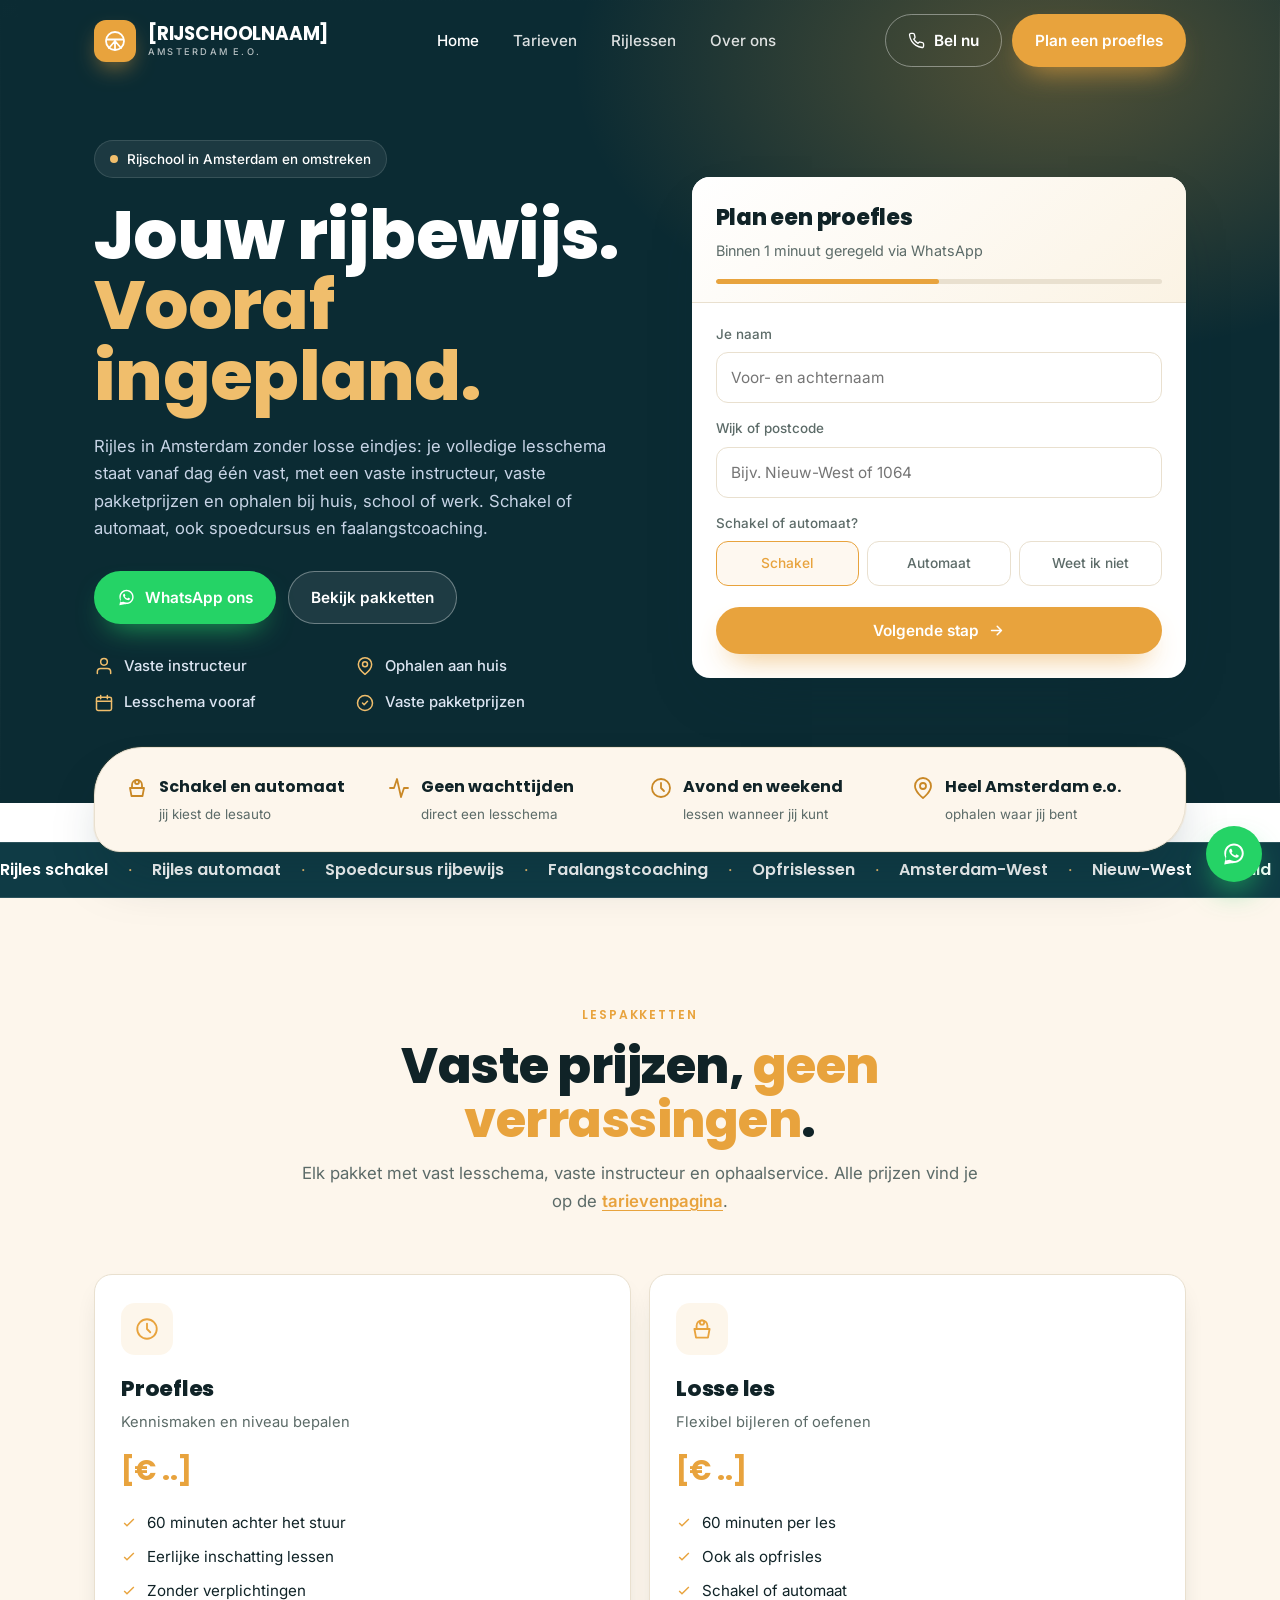
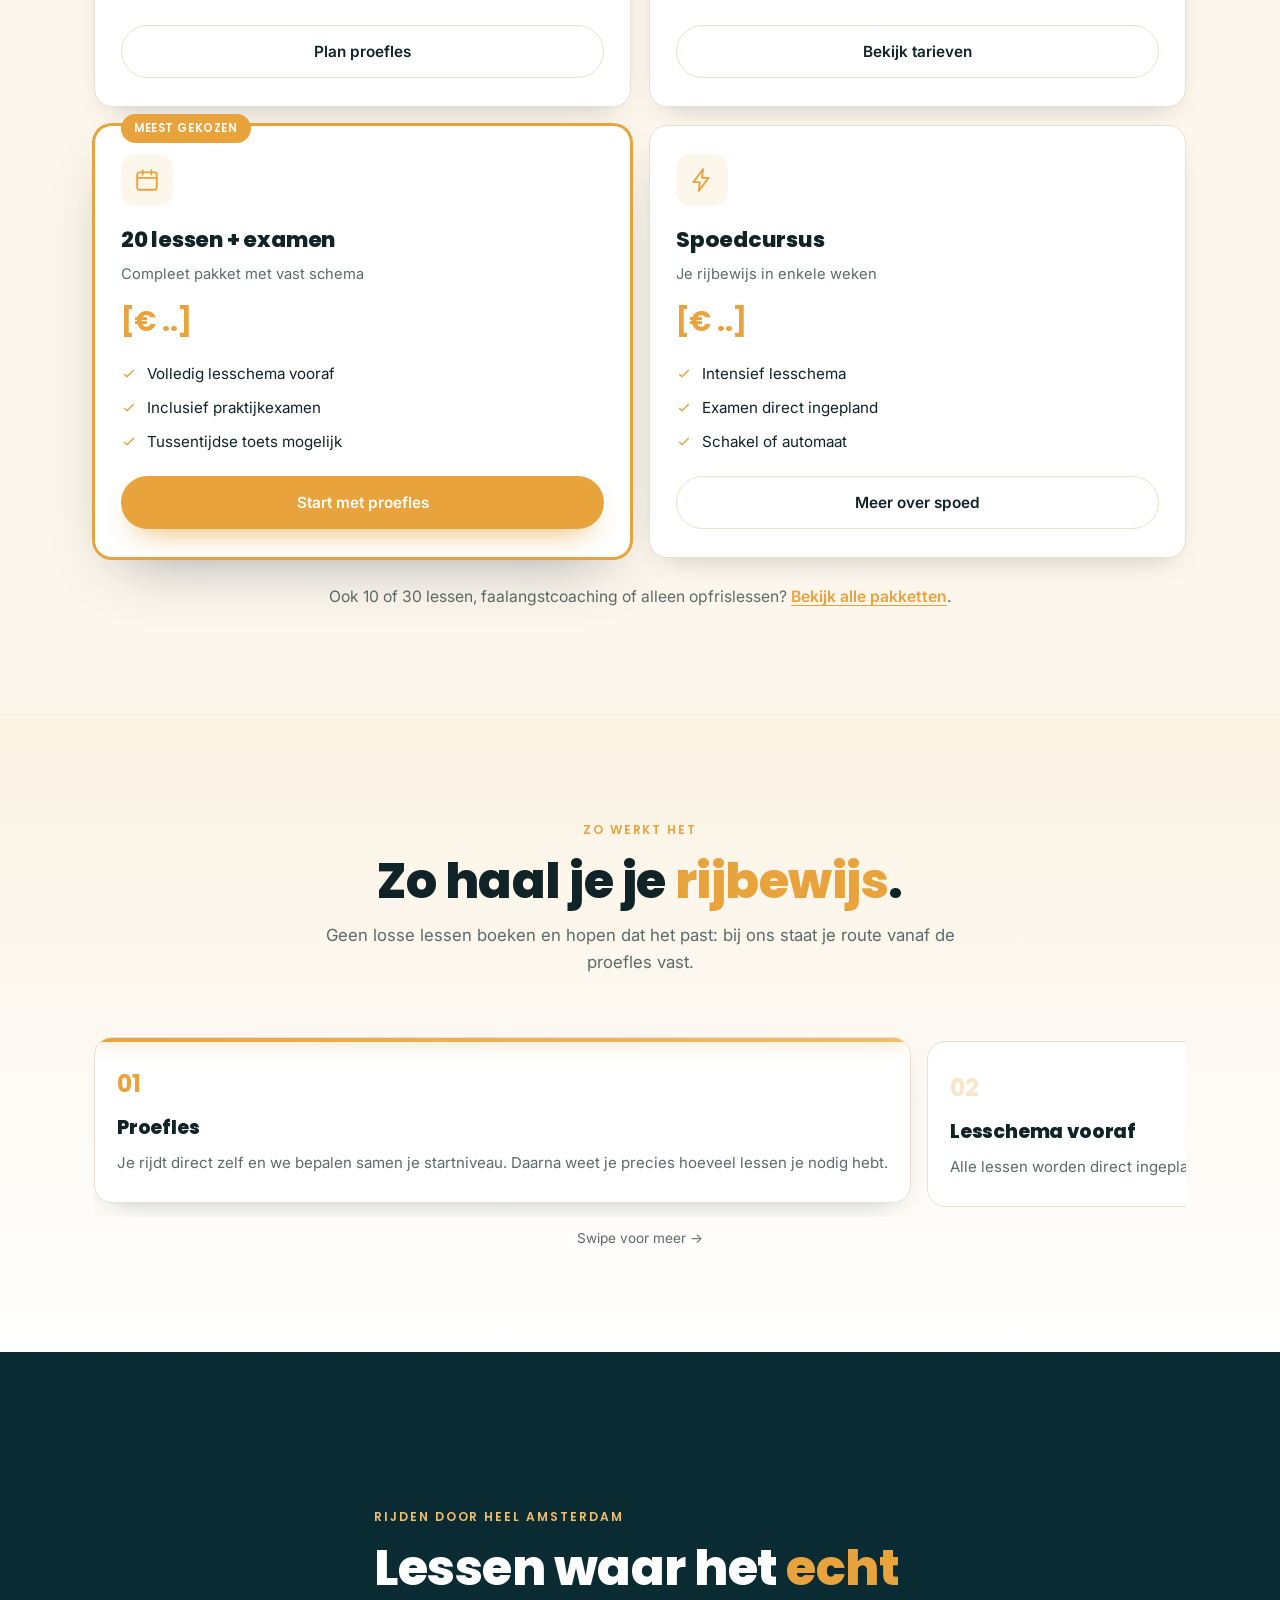
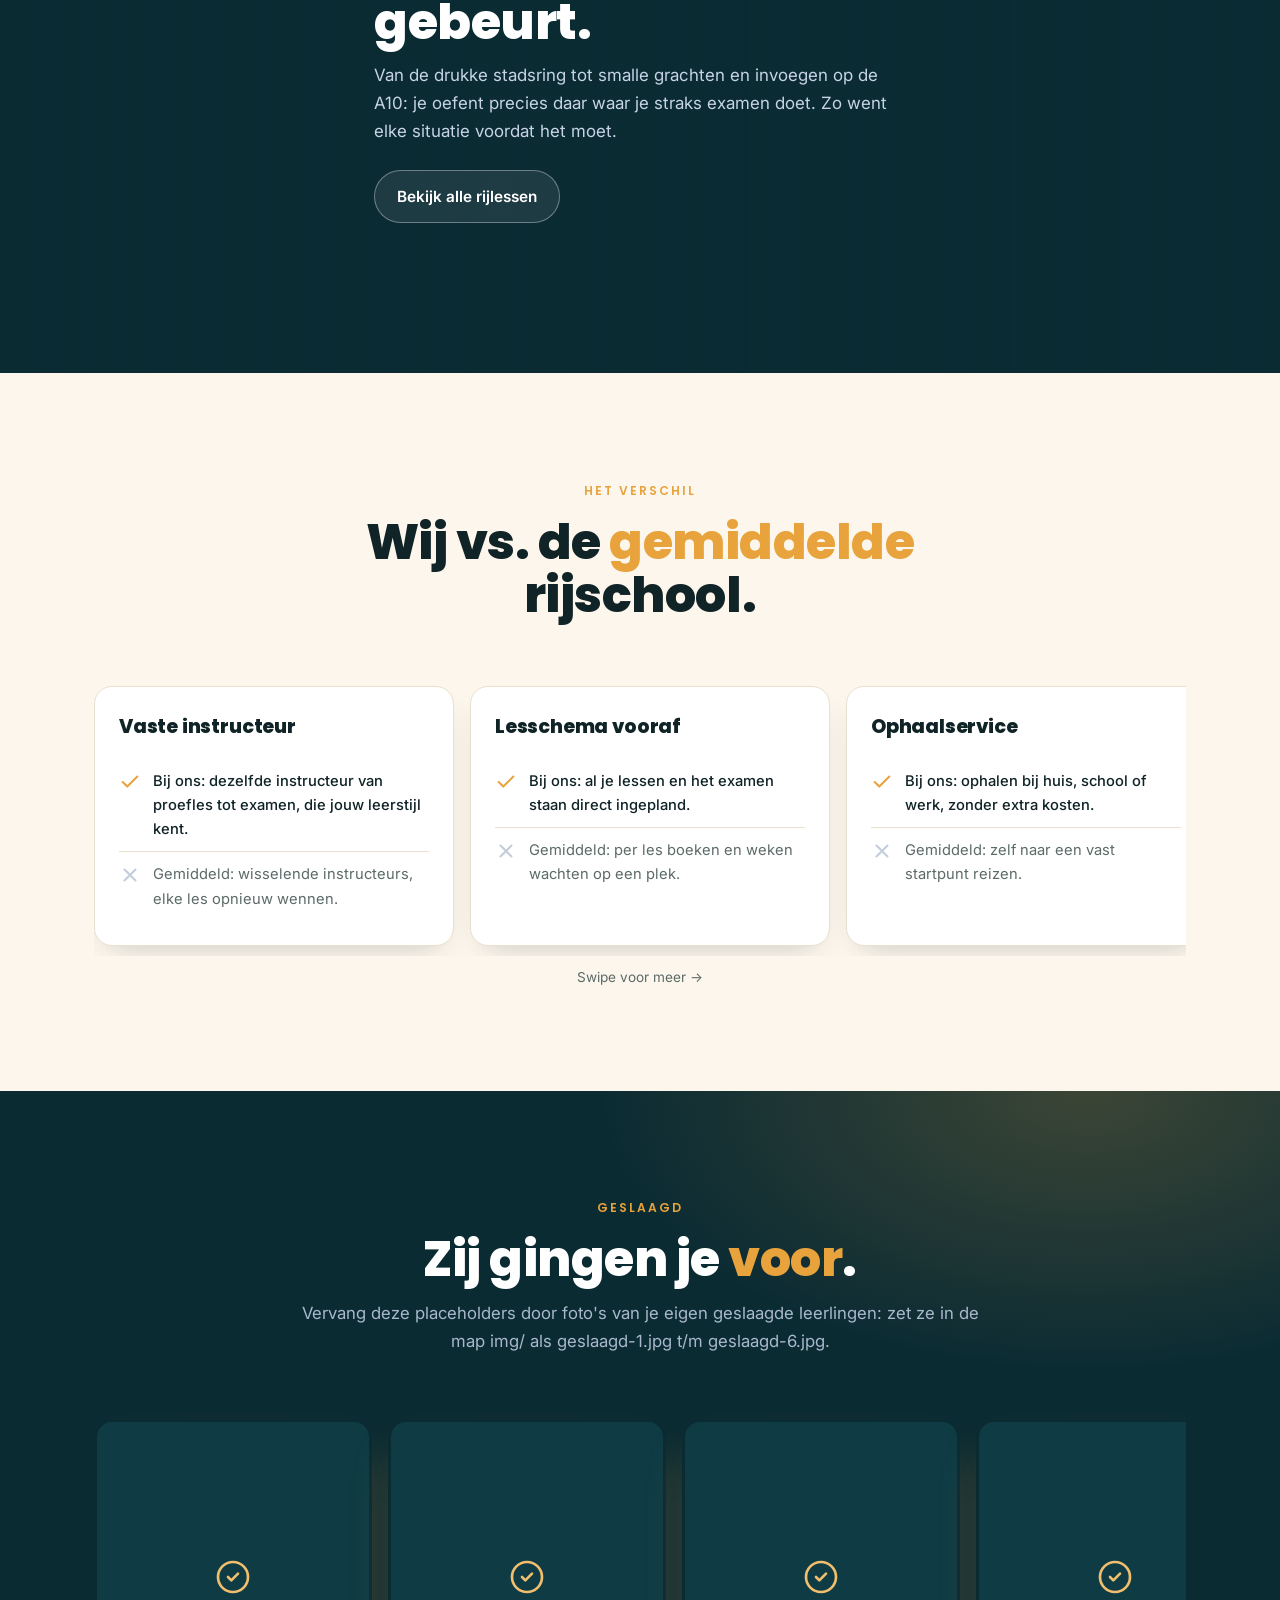
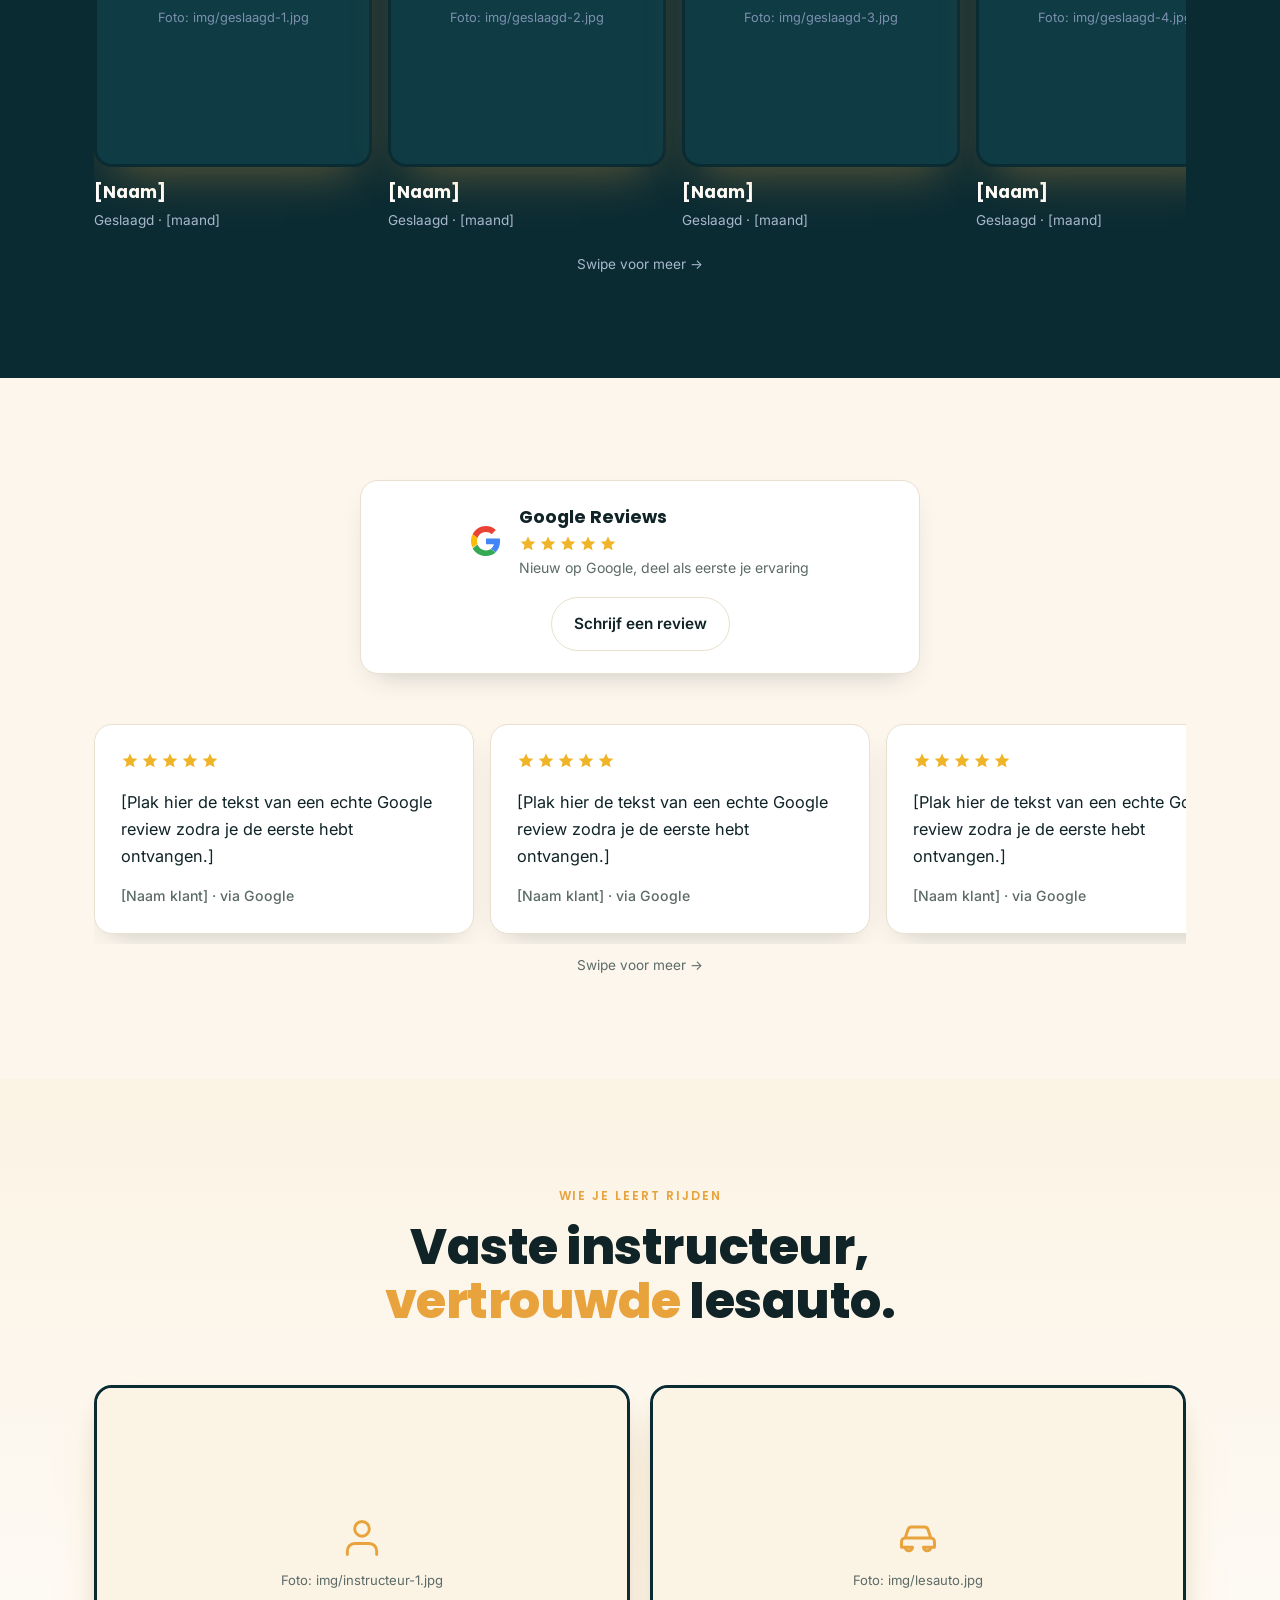
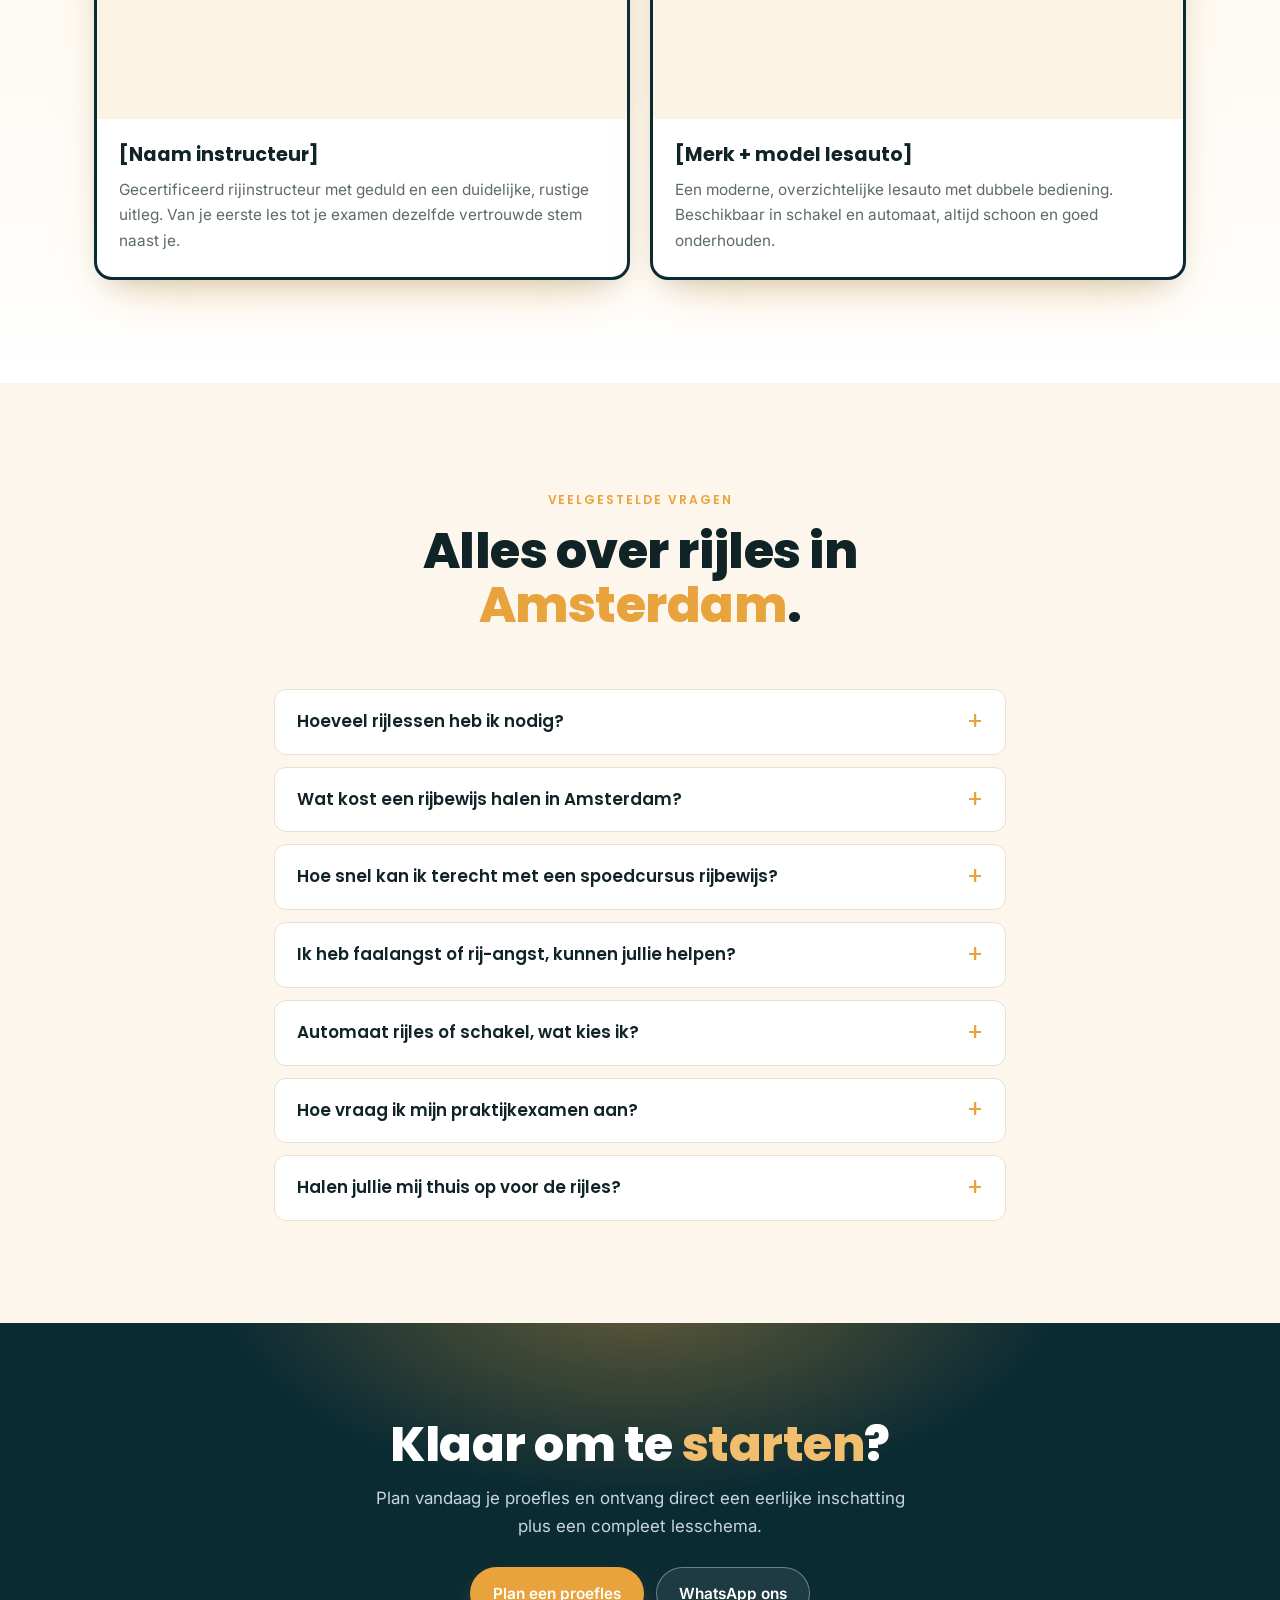
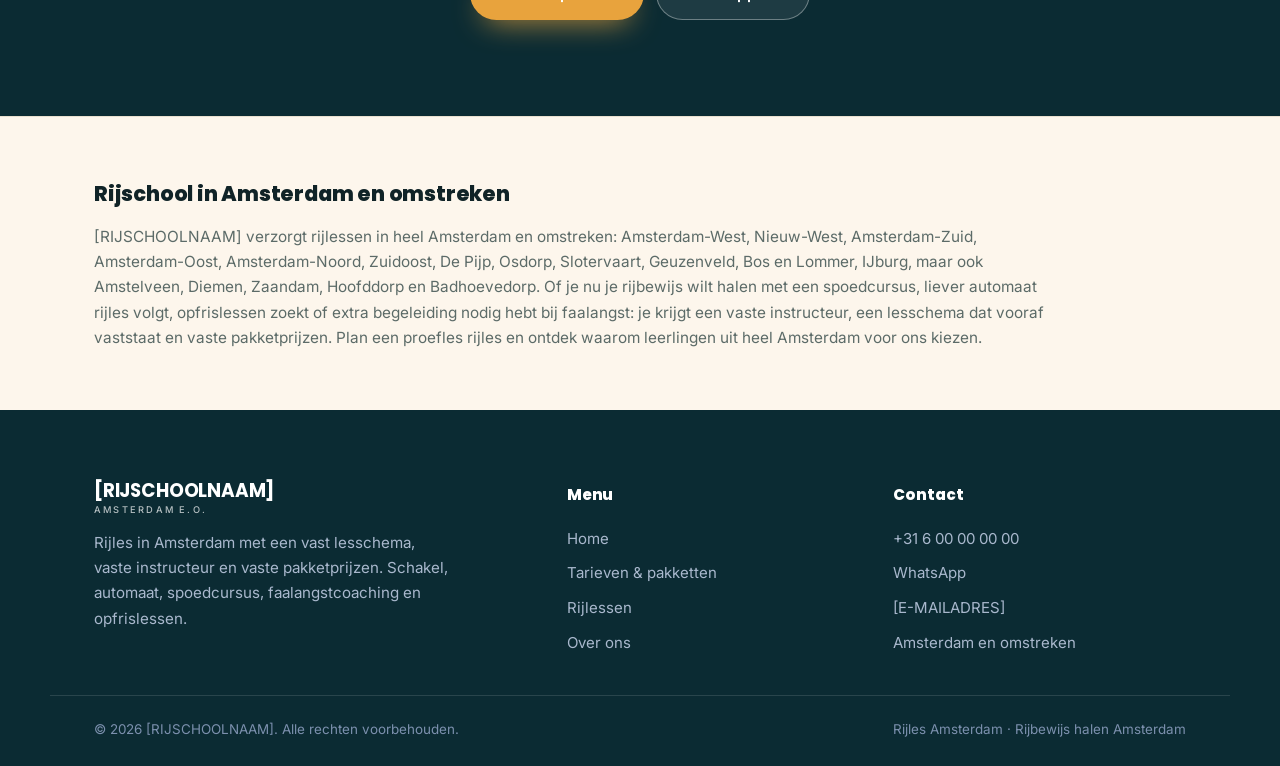
==== commit 7c68426e: "Poppins-koppen, hero-foto, en feiten-wolk die de hero-foto overlapt i.p.v. blok-op-blok Co-Authored-" ====
--- a/index.html
+++ b/index.html
@@ -17,7 +17,7 @@
 
   <link rel="preconnect" href="https://fonts.googleapis.com" />
   <link rel="preconnect" href="https://fonts.gstatic.com" crossorigin />
-  <link href="https://fonts.googleapis.com/css2?family=Space+Grotesk:wght@500;600;700&family=Inter:wght@400;500;600&display=swap" rel="stylesheet" />
+  <link href="https://fonts.googleapis.com/css2?family=Poppins:wght@700;800;900&family=Inter:wght@400;500;600&display=swap" rel="stylesheet" />
   <link rel="stylesheet" href="css/styles.css" />
 
   <script type="application/ld+json">
@@ -92,6 +92,10 @@
 
     <!-- ================= HERO ================= -->
     <section class="hero">
+      <div class="hero-media" aria-hidden="true">
+        <!-- >>> HERO FOTO — vervang deze URL door je eigen foto <<< -->
+        <img src="https://images.unsplash.com/photo-1449965408869-eaa3f722e40d?auto=format&fit=crop&w=1800&q=80" alt="" />
+      </div>
       <div class="wrap hero-grid">
         <div class="hero-copy">
           <span class="pill fade"><span class="pill-dot"></span>Rijschool in Amsterdam en omstreken</span>
@@ -185,8 +189,10 @@
           </form>
         </div>
       </div>
-
-      <!-- Feiten-balk -->
+    </section>
+
+    <!-- Feiten-wolk: overlapt de hero-foto -->
+    <div class="facts-float">
       <div class="wrap">
         <ul class="facts fade">
           <li>
@@ -207,7 +213,7 @@
           </li>
         </ul>
       </div>
-    </section>
+    </div>
 
     <!-- ================= MARQUEE ================= -->
     <div class="marquee" aria-hidden="true">
--- a/css/styles.css
+++ b/css/styles.css
@@ -1,31 +1,31 @@
 /* ============================================================
-   Rijschool Amsterdam — premium wit/blauw
-   Space Grotesk (koppen) + Inter (body)
+   Rijschool Amsterdam — premium petrol/amber
+   Poppins (koppen) + Inter (body)
    ============================================================ */
 
 :root {
-  --navy:   #081C3A;   /* diepblauw, donkere secties */
-  --navy-2: #0E2A54;   /* donker paneel */
-  --navy-3: #14356A;   /* donkere kaart */
-  --blue:   #2563EB;   /* accent */
-  --blue-d: #1B4FCC;   /* accent hover */
-  --blue-l: #5B8CFF;   /* licht accent op donker */
-  --sky:    #EAF1FF;   /* zachte blauwe sectie */
-  --light:  #F4F7FE;   /* lichte sectie */
-  --ink:    #0E1A2B;   /* donkere tekst */
-  --muted:  #5B6B82;   /* grijs-blauwe tekst */
-  --line:   #E4EAF4;   /* lichte rand */
+  --navy:   #0B2B33;   /* donker petrol, donkere secties */
+  --navy-2: #0F3B45;   /* donker paneel */
+  --navy-3: #15505C;   /* donkere kaart */
+  --blue:   #E8A33D;   /* amber accent */
+  --blue-d: #C98826;   /* amber accent hover */
+  --blue-l: #F0BE6C;   /* licht amber accent op donker */
+  --sky:    #FBF3E4;   /* zachte warme sectie */
+  --light:  #FDF6EC;   /* warm wit, lichte sectie */
+  --ink:    #102327;   /* donkere tekst */
+  --muted:  #5C6B68;   /* warmgrijze tekst */
+  --line:   #E9E0CF;   /* warme lichte rand */
   --line-d: rgba(255,255,255,.12); /* rand op donker */
   --white:  #FFFFFF;
   --wa:     #25D366;
-  --gold:   #F5B301;   /* sterren */
+  --gold:   #F0B429;   /* sterren */
 
   --r:    18px;
   --r-sm: 12px;
   --maxw: 1180px;
   --ease: cubic-bezier(.2,.7,.2,1);
-  --shadow:   0 24px 60px -28px rgba(8,28,58,.45);
-  --shadow-s: 0 12px 30px -16px rgba(8,28,58,.3);
+  --shadow:   0 24px 60px -28px rgba(11,43,51,.45);
+  --shadow-s: 0 12px 30px -16px rgba(11,43,51,.3);
 }
 
 * { margin: 0; padding: 0; box-sizing: border-box; }
@@ -40,7 +40,7 @@
 }
 img { display: block; max-width: 100%; }
 a { color: inherit; text-decoration: none; }
-h1, h2, h3, h4, .brand-name { font-family: 'Space Grotesk', sans-serif; letter-spacing: -.02em; }
+h1, h2, h3, h4, .brand-name { font-family: 'Poppins', sans-serif; font-weight: 800; letter-spacing: -.01em; }
 
 .wrap { width: 100%; max-width: var(--maxw); margin: 0 auto; padding: 0 clamp(18px, 4vw, 44px); }
 .wrap-narrow { max-width: 820px; }
@@ -54,8 +54,8 @@
   transition: all .25s var(--ease); white-space: nowrap;
 }
 .btn svg { transition: transform .25s var(--ease); flex-shrink: 0; }
-.btn-solid { background: var(--blue); color: #fff; box-shadow: 0 14px 30px -14px rgba(37,99,235,.9); }
-.btn-solid:hover { background: var(--blue-d); transform: translateY(-2px); box-shadow: 0 20px 38px -14px rgba(37,99,235,.95); }
+.btn-solid { background: var(--blue); color: #fff; box-shadow: 0 14px 30px -14px rgba(232,163,61,.9); }
+.btn-solid:hover { background: var(--blue-d); transform: translateY(-2px); box-shadow: 0 20px 38px -14px rgba(232,163,61,.95); }
 .btn-line { background: transparent; border-color: var(--line); color: var(--ink); }
 .btn-line:hover { border-color: var(--blue); color: var(--blue); transform: translateY(-2px); }
 .btn-ghost { background: rgba(255,255,255,.08); border-color: rgba(255,255,255,.35); color: #fff; }
@@ -73,7 +73,7 @@
 }
 .site-head.scrolled {
   background: rgba(255,255,255,.9); backdrop-filter: blur(14px);
-  box-shadow: 0 6px 24px -16px rgba(8,28,58,.5); padding: 8px 0;
+  box-shadow: 0 6px 24px -16px rgba(11,43,51,.5); padding: 8px 0;
 }
 .head-in { display: flex; align-items: center; justify-content: space-between; gap: 16px; }
 .brand { display: inline-flex; align-items: center; gap: 12px; color: #fff; transition: color .3s; }
@@ -81,7 +81,7 @@
 .brand-badge {
   width: 42px; height: 42px; flex-shrink: 0; display: grid; place-items: center;
   background: var(--blue); color: #fff; border-radius: 12px;
-  box-shadow: 0 10px 24px -8px rgba(37,99,235,.8);
+  box-shadow: 0 10px 24px -8px rgba(232,163,61,.8);
 }
 .brand-badge svg { width: 24px; height: 24px; }
 .brand-name { font-weight: 700; font-size: 1.16rem; line-height: 1; display: flex; flex-direction: column; }
@@ -93,7 +93,7 @@
   color: rgba(255,255,255,.85); transition: color .2s, background .2s;
 }
 .site-head.scrolled .menu a { color: var(--muted); }
-.menu a:hover, .site-head.scrolled .menu a:hover { color: var(--blue); background: rgba(37,99,235,.08); }
+.menu a:hover, .site-head.scrolled .menu a:hover { color: var(--blue); background: rgba(232,163,61,.08); }
 .menu a[aria-current="page"] { color: #fff; }
 .site-head.scrolled .menu a[aria-current="page"] { color: var(--blue); }
 
@@ -114,27 +114,33 @@
   transform: translateY(-110%); transition: transform .4s var(--ease); border-bottom: 1px solid var(--line-d);
 }
 .m-menu.open { transform: translateY(0); }
-.m-menu a { color: #fff; font-family: 'Space Grotesk'; font-size: 1.4rem; padding: 13px 6px; border-bottom: 1px solid var(--line-d); }
+.m-menu a { color: #fff; font-family: 'Poppins'; font-size: 1.4rem; padding: 13px 6px; border-bottom: 1px solid var(--line-d); }
 .m-menu-cta { display: grid; grid-template-columns: 1fr 1fr; gap: 10px; margin-top: 18px; }
 .m-menu-cta .btn-line { color: #fff; border-color: rgba(255,255,255,.4); }
 
 /* ---------------------------------------------------- HERO */
 .hero {
-  position: relative; padding: 140px 0 60px;
+  position: relative; padding: 140px 0 88px;
+  background: var(--navy);
+  color: #fff; overflow: hidden;
+}
+.hero-media { position: absolute; inset: 0; z-index: 0; }
+.hero-media img { width: 100%; height: 100%; object-fit: cover; }
+.hero-media::after {
+  content: ""; position: absolute; inset: 0;
   background:
-    radial-gradient(680px 420px at 82% 8%, rgba(37,99,235,.35), transparent 70%),
-    radial-gradient(560px 400px at 6% 30%, rgba(37,99,235,.14), transparent 70%),
-    linear-gradient(160deg, var(--navy) 0%, #0A2148 60%, var(--navy) 100%);
-  color: #fff; overflow: hidden;
-}
-.hero-grid { display: grid; grid-template-columns: 1.05fr .95fr; gap: clamp(28px, 4vw, 60px); align-items: center; }
+    radial-gradient(680px 420px at 82% 8%, rgba(232,163,61,.32), transparent 70%),
+    linear-gradient(100deg, rgba(11,43,51,.96) 0%, rgba(11,43,51,.88) 32%, rgba(11,43,51,.6) 62%, rgba(11,43,51,.4) 100%),
+    linear-gradient(0deg, var(--navy) 0%, rgba(11,43,51,.2) 22%, rgba(11,43,51,.35) 78%, var(--navy) 100%);
+}
+.hero-grid { position: relative; z-index: 1; display: grid; grid-template-columns: 1.05fr .95fr; gap: clamp(28px, 4vw, 60px); align-items: center; }
 .pill {
   display: inline-flex; align-items: center; gap: 9px; padding: 7px 15px; border-radius: 999px;
   background: rgba(255,255,255,.07); border: 1px solid var(--line-d); font-size: .84rem; font-weight: 500; margin-bottom: 22px;
 }
-.pill-dot { width: 8px; height: 8px; border-radius: 50%; background: var(--blue-l); box-shadow: 0 0 0 0 rgba(91,140,255,.6); animation: pulse 2s infinite; }
-@keyframes pulse { 0%{box-shadow:0 0 0 0 rgba(91,140,255,.6)} 70%{box-shadow:0 0 0 11px rgba(91,140,255,0)} 100%{box-shadow:0 0 0 0 rgba(91,140,255,0)} }
-.hero-copy h1 { font-size: clamp(2.5rem, 5.6vw, 4.3rem); line-height: 1.02; font-weight: 700; }
+.pill-dot { width: 8px; height: 8px; border-radius: 50%; background: var(--blue-l); box-shadow: 0 0 0 0 rgba(240,190,108,.6); animation: pulse 2s infinite; }
+@keyframes pulse { 0%{box-shadow:0 0 0 0 rgba(240,190,108,.6)} 70%{box-shadow:0 0 0 11px rgba(240,190,108,0)} 100%{box-shadow:0 0 0 0 rgba(240,190,108,0)} }
+.hero-copy h1 { font-size: clamp(2.5rem, 5.6vw, 4.3rem); line-height: 1.02; font-weight: 800; }
 .hero-copy h1 em { color: var(--blue-l); }
 .hero-copy > p { color: #C7D4E6; font-size: clamp(1rem, 1.3vw, 1.12rem); margin: 22px 0 28px; max-width: 560px; }
 .hero-btns { display: flex; flex-wrap: wrap; gap: 12px; margin-bottom: 30px; }
@@ -159,7 +165,7 @@
   border: 1.5px solid var(--line); border-radius: var(--r-sm); padding: 12px 14px; font: inherit; font-size: .96rem;
   color: var(--ink); background: #fff; transition: border-color .2s, box-shadow .2s; resize: vertical; width: 100%;
 }
-.field input:focus, .field select:focus, .field textarea:focus { outline: none; border-color: var(--blue); box-shadow: 0 0 0 3px rgba(37,99,235,.15); }
+.field input:focus, .field select:focus, .field textarea:focus { outline: none; border-color: var(--blue); box-shadow: 0 0 0 3px rgba(232,163,61,.15); }
 .field input.err, .field select.err { border-color: #E23; box-shadow: 0 0 0 3px rgba(238,34,51,.14); }
 .field-row { display: grid; grid-template-columns: 1fr 1fr; gap: 12px; }
 .field select { appearance: none; background-image: url("data:image/svg+xml,%3Csvg xmlns='http://www.w3.org/2000/svg' width='16' height='16' viewBox='0 0 24 24' fill='none' stroke='%235B6B82' stroke-width='2'%3E%3Cpath d='M6 9l6 6 6-6'/%3E%3C/svg%3E"); background-repeat: no-repeat; background-position: right 13px center; padding-right: 38px; }
@@ -167,23 +173,27 @@
 .seg label { position: relative; cursor: pointer; }
 .seg input { position: absolute; opacity: 0; }
 .seg span { display: block; text-align: center; padding: 10px 6px; border: 1.5px solid var(--line); border-radius: var(--r-sm); font-size: .86rem; font-weight: 500; color: var(--muted); transition: all .2s; }
-.seg input:checked + span { border-color: var(--blue); background: rgba(37,99,235,.08); color: var(--blue); }
+.seg input:checked + span { border-color: var(--blue); background: rgba(232,163,61,.08); color: var(--blue); }
 .wstep-btns { display: flex; gap: 10px; margin-top: 4px; }
 
-/* ---- Feiten-balk ---- */
+/* ---- Feiten-wolk: overlapt de hero-foto in plaats van blok-op-blok ---- */
+.facts-float { position: relative; z-index: 5; margin-top: -56px; margin-bottom: -10px; }
 .facts {
-  list-style: none; display: grid; grid-template-columns: repeat(4, 1fr); gap: 14px; margin-top: 46px;
-  background: rgba(255,255,255,.05); border: 1px solid var(--line-d); border-radius: var(--r); padding: 20px;
+  list-style: none; display: grid; grid-template-columns: repeat(4, 1fr); gap: 18px;
+  background: var(--light); border: 1px solid var(--line);
+  border-radius: 48px 26px 48px 26px;
+  box-shadow: 0 30px 60px -22px rgba(11,43,51,.4), 0 0 0 1px rgba(232,163,61,.08);
+  padding: 26px 30px;
 }
 .facts li { display: flex; flex-direction: column; gap: 3px; padding-left: 34px; position: relative; }
-.facts svg { position: absolute; left: 0; top: 2px; width: 24px; height: 24px; color: var(--blue-l); }
-.facts strong { font-family: 'Space Grotesk'; font-size: 1rem; }
-.facts span { color: #A9B8CD; font-size: .84rem; }
+.facts svg { position: absolute; left: 0; top: 2px; width: 24px; height: 24px; color: var(--blue-d); }
+.facts strong { font-family: 'Poppins'; font-weight: 700; font-size: 1rem; color: var(--ink); }
+.facts span { color: var(--muted); font-size: .84rem; }
 
 /* ---------------------------------------------------- MARQUEE */
 .marquee { background: var(--navy-2); color: #fff; overflow: hidden; padding: 13px 0; white-space: nowrap; border-top: 1px solid var(--line-d); border-bottom: 1px solid var(--line-d); }
 .marquee-track { display: inline-flex; align-items: center; gap: 20px; animation: marquee 40s linear infinite; }
-.marquee-track span { font-family: 'Space Grotesk'; font-weight: 600; font-size: 1rem; }
+.marquee-track span { font-family: 'Poppins'; font-weight: 600; font-size: 1rem; }
 .marquee-track i { color: var(--blue-l); font-style: normal; }
 @keyframes marquee { to { transform: translateX(-50%); } }
 
@@ -191,11 +201,11 @@
 .sec { padding: clamp(64px, 8vw, 108px) 0; }
 .sec-light { background: var(--light); }
 .sec-sky { background: linear-gradient(180deg, var(--sky), #fff); }
-.sec-navy { background: radial-gradient(700px 400px at 85% 0%, rgba(37,99,235,.22), transparent 70%), var(--navy); color: #fff; }
+.sec-navy { background: radial-gradient(700px 400px at 85% 0%, rgba(232,163,61,.22), transparent 70%), var(--navy); color: #fff; }
 .sec-head { max-width: 680px; margin: 0 auto clamp(38px, 5vw, 58px); text-align: center; }
-.eyebrow { display: inline-block; font-family: 'Space Grotesk'; font-weight: 600; letter-spacing: .16em; text-transform: uppercase; font-size: .76rem; color: var(--blue); margin-bottom: 14px; }
+.eyebrow { display: inline-block; font-family: 'Poppins'; font-weight: 600; letter-spacing: .16em; text-transform: uppercase; font-size: .76rem; color: var(--blue); margin-bottom: 14px; }
 .eyebrow-light { color: var(--blue-l); }
-.sec-head h2, .photo-band h2, .cta-in h2 { font-size: clamp(1.9rem, 4.4vw, 3.1rem); line-height: 1.08; font-weight: 700; }
+.sec-head h2, .photo-band h2, .cta-in h2 { font-size: clamp(1.9rem, 4.4vw, 3.1rem); line-height: 1.08; font-weight: 800; }
 .sec-navy .sec-head h2 { color: #fff; }
 .sec-head p { color: var(--muted); margin-top: 14px; font-size: 1.05rem; }
 .sec-navy .sec-head p { color: #A9B8CD; }
@@ -208,17 +218,17 @@
   padding: 28px 26px; display: flex; flex-direction: column; box-shadow: var(--shadow-s);
   transition: transform .35s var(--ease), box-shadow .35s var(--ease), border-color .35s var(--ease);
 }
-.pack:hover { transform: translateY(-6px); box-shadow: var(--shadow); border-color: rgba(37,99,235,.4); }
-.pack-ico { width: 52px; height: 52px; display: grid; place-items: center; border-radius: 14px; background: rgba(37,99,235,.1); color: var(--blue); margin-bottom: 16px; }
+.pack:hover { transform: translateY(-6px); box-shadow: var(--shadow); border-color: rgba(232,163,61,.4); }
+.pack-ico { width: 52px; height: 52px; display: grid; place-items: center; border-radius: 14px; background: rgba(232,163,61,.1); color: var(--blue); margin-bottom: 16px; }
 .pack-ico svg { width: 26px; height: 26px; }
 .pack h3 { font-size: 1.35rem; }
 .pack-sub { color: var(--muted); font-size: .92rem; margin-top: 4px; }
-.pack-price { font-family: 'Space Grotesk'; font-weight: 700; font-size: 1.7rem; color: var(--blue); margin: 14px 0 16px; }
+.pack-price { font-family: 'Poppins'; font-weight: 700; font-size: 1.7rem; color: var(--blue); margin: 14px 0 16px; }
 .pack ul { list-style: none; display: grid; gap: 9px; margin-bottom: 22px; flex: 1; }
 .pack ul li { position: relative; padding-left: 26px; font-size: .95rem; color: var(--ink); }
 .pack ul li::before { content: ""; position: absolute; left: 0; top: 4px; width: 16px; height: 16px; background: var(--blue); border-radius: 5px; -webkit-mask: url("data:image/svg+xml,%3Csvg xmlns='http://www.w3.org/2000/svg' viewBox='0 0 24 24'%3E%3Cpath fill='%23000' d='M9 16.2l-3.5-3.5L4 14.2 9 19.2 20 8.2l-1.5-1.5z'/%3E%3C/svg%3E") center/contain no-repeat; mask: url("data:image/svg+xml,%3Csvg xmlns='http://www.w3.org/2000/svg' viewBox='0 0 24 24'%3E%3Cpath fill='%23000' d='M9 16.2l-3.5-3.5L4 14.2 9 19.2 20 8.2l-1.5-1.5z'/%3E%3C/svg%3E") center/contain no-repeat; }
 .pack-hot { border-color: var(--blue); box-shadow: 0 0 0 2px var(--blue), var(--shadow); }
-.pack-flag { position: absolute; top: -12px; left: 26px; background: var(--blue); color: #fff; font-family: 'Space Grotesk'; font-weight: 600; font-size: .72rem; letter-spacing: .05em; text-transform: uppercase; padding: 5px 13px; border-radius: 999px; }
+.pack-flag { position: absolute; top: -12px; left: 26px; background: var(--blue); color: #fff; font-family: 'Poppins'; font-weight: 600; font-size: .72rem; letter-spacing: .05em; text-transform: uppercase; padding: 5px 13px; border-radius: 999px; }
 .packs-note { text-align: center; color: var(--muted); margin-top: 26px; font-size: .98rem; }
 
 /* ---------------------------------------------------- STEPS */
@@ -230,8 +240,8 @@
 }
 .step.lit { box-shadow: var(--shadow-s); transform: translateY(-4px); }
 .step-bar { position: absolute; left: 0; top: 0; height: 4px; width: 0; background: linear-gradient(90deg, var(--blue), var(--blue-l)); transition: width .6s var(--ease); }
-.step.lit .step-bar { width: 100%; box-shadow: 0 0 16px rgba(37,99,235,.7); }
-.step-num { font-family: 'Space Grotesk'; font-weight: 700; font-size: 1.5rem; color: rgba(37,99,235,.28); transition: color .4s; }
+.step.lit .step-bar { width: 100%; box-shadow: 0 0 16px rgba(232,163,61,.7); }
+.step-num { font-family: 'Poppins'; font-weight: 700; font-size: 1.5rem; color: rgba(232,163,61,.28); transition: color .4s; }
 .step.lit .step-num { color: var(--blue); }
 .step h3 { font-size: 1.2rem; margin: 8px 0 8px; }
 .step p { color: var(--muted); font-size: .94rem; }
@@ -268,13 +278,13 @@
 
 /* Grads */
 .grads .grad { flex-basis: min(278px, 64vw); margin: 0; }
-.grad-ph { position: relative; border-radius: var(--r); overflow: hidden; border: 1px solid var(--line-d); aspect-ratio: 4/5; background: var(--navy-2); }
+.grad-ph { position: relative; border-radius: var(--r); overflow: hidden; border: 3px solid var(--navy); aspect-ratio: 4/5; background: var(--navy-2); box-shadow: 0 22px 46px -18px rgba(232,163,61,.4); }
 .grad-ph img { width: 100%; height: 100%; object-fit: cover; position: relative; z-index: 1; }
 .grad-fallback { position: absolute; inset: 0; display: flex; flex-direction: column; align-items: center; justify-content: center; gap: 10px; color: #7C90AE; text-align: center; padding: 16px; }
 .grad-fallback svg { width: 40px; height: 40px; color: var(--blue-l); }
 .grad-fallback span { font-size: .8rem; }
 .grad figcaption { margin-top: 12px; }
-.grad figcaption strong { font-family: 'Space Grotesk'; font-size: 1.05rem; display: block; }
+.grad figcaption strong { font-family: 'Poppins'; font-size: 1.05rem; display: block; }
 .grad figcaption span { color: #A9B8CD; font-size: .85rem; }
 
 /* Reviews */
@@ -286,7 +296,7 @@
 .g-badge { display: flex; align-items: center; gap: 18px; justify-content: center; flex-wrap: wrap; background: #fff; border: 1px solid var(--line); border-radius: var(--r); padding: 22px 28px; box-shadow: var(--shadow-s); max-width: 560px; margin: 0 auto clamp(30px, 4vw, 44px); }
 .g-logo { display: grid; place-items: center; }
 .g-badge-copy { display: flex; flex-direction: column; gap: 3px; }
-.g-badge-copy strong { font-family: 'Space Grotesk'; font-size: 1.1rem; }
+.g-badge-copy strong { font-family: 'Poppins'; font-size: 1.1rem; }
 .g-badge-copy em { color: var(--muted); font-size: .88rem; }
 .g-stars { display: inline-flex; gap: 2px; color: var(--gold); }
 .g-stars svg { width: 18px; height: 18px; }
@@ -295,7 +305,7 @@
 .photo-band {
   position: relative; color: #fff; padding: clamp(80px, 12vw, 150px) 0;
   background:
-    linear-gradient(90deg, rgba(8,28,58,.94) 0%, rgba(8,28,58,.72) 50%, rgba(8,28,58,.5) 100%),
+    linear-gradient(90deg, rgba(11,43,51,.94) 0%, rgba(11,43,51,.72) 50%, rgba(11,43,51,.5) 100%),
     url("img/stad.jpg") center/cover no-repeat, var(--navy);
 }
 .photo-band-in { max-width: 620px; }
@@ -303,28 +313,28 @@
 
 /* ---------------------------------------------------- TEAM / DUO */
 .duo { display: grid; grid-template-columns: 1fr 1fr; gap: 20px; }
-.duo-card { margin: 0; background: #fff; border: 1px solid var(--line); border-radius: var(--r); overflow: hidden; box-shadow: var(--shadow-s); }
+.duo-card { margin: 0; background: #fff; border: 3px solid var(--navy); border-radius: var(--r); overflow: hidden; box-shadow: 0 25px 50px -20px rgba(232,163,61,.4), var(--shadow-s); }
 .duo-ph { position: relative; aspect-ratio: 16/10; background: var(--sky); }
 .duo-ph img { width: 100%; height: 100%; object-fit: cover; position: relative; z-index: 1; }
 .duo-fallback { position: absolute; inset: 0; display: flex; flex-direction: column; align-items: center; justify-content: center; gap: 10px; color: var(--muted); text-align: center; padding: 16px; }
 .duo-fallback svg { width: 44px; height: 44px; color: var(--blue); }
 .duo-fallback span { font-size: .82rem; }
 .duo-card figcaption { padding: 20px 22px 24px; }
-.duo-card figcaption strong { font-family: 'Space Grotesk'; font-size: 1.2rem; display: block; margin-bottom: 6px; }
+.duo-card figcaption strong { font-family: 'Poppins'; font-size: 1.2rem; display: block; margin-bottom: 6px; }
 .duo-card figcaption p { color: var(--muted); font-size: .96rem; }
 
 /* ---------------------------------------------------- FAQ */
 .faq { display: grid; gap: 12px; }
 .faq-item { background: #fff; border: 1px solid var(--line); border-radius: var(--r-sm); padding: 18px 22px; transition: border-color .3s, box-shadow .3s; }
-.faq-item[open] { border-color: rgba(37,99,235,.4); box-shadow: var(--shadow-s); }
-.faq-item summary { list-style: none; cursor: pointer; display: flex; justify-content: space-between; align-items: center; gap: 14px; font-family: 'Space Grotesk'; font-weight: 600; font-size: 1.05rem; }
+.faq-item[open] { border-color: rgba(232,163,61,.4); box-shadow: var(--shadow-s); }
+.faq-item summary { list-style: none; cursor: pointer; display: flex; justify-content: space-between; align-items: center; gap: 14px; font-family: 'Poppins'; font-weight: 600; font-size: 1.05rem; }
 .faq-item summary::-webkit-details-marker { display: none; }
 .faq-item summary::after { content: "+"; color: var(--blue); font-size: 1.5rem; font-weight: 400; transition: transform .3s var(--ease); line-height: 1; }
 .faq-item[open] summary::after { transform: rotate(45deg); }
 .faq-item p { color: var(--muted); margin-top: 12px; font-size: .97rem; }
 
 /* ---------------------------------------------------- CTA BAND */
-.cta-band { background: radial-gradient(600px 300px at 50% -10%, rgba(37,99,235,.4), transparent 70%), var(--navy); color: #fff; text-align: center; padding: clamp(60px, 8vw, 96px) 0; }
+.cta-band { background: radial-gradient(600px 300px at 50% -10%, rgba(232,163,61,.4), transparent 70%), var(--navy); color: #fff; text-align: center; padding: clamp(60px, 8vw, 96px) 0; }
 .cta-in { max-width: 620px; margin: 0 auto; }
 .cta-in h2 { font-size: clamp(1.9rem, 4.4vw, 3rem); }
 .cta-in h2 em { color: var(--blue-l); }
@@ -363,7 +373,7 @@
 }
 
 /* ---------------------------------------------------- SUBPAGE HEADER OFFSET */
-.page-hero { padding: 130px 0 60px; background: radial-gradient(600px 360px at 85% 10%, rgba(37,99,235,.3), transparent 70%), linear-gradient(160deg, var(--navy), #0A2148); color: #fff; }
+.page-hero { padding: 130px 0 60px; background: radial-gradient(600px 360px at 85% 10%, rgba(232,163,61,.3), transparent 70%), linear-gradient(160deg, var(--navy), #082126); color: #fff; }
 .page-hero .eyebrow { color: var(--blue-l); }
 .page-hero h1 { font-size: clamp(2.2rem, 5vw, 3.6rem); line-height: 1.05; }
 .page-hero h1 em { color: var(--blue-l); }
@@ -371,11 +381,11 @@
 
 /* Prijstabel (tarieven) */
 .ptable { width: 100%; border-collapse: collapse; background: #fff; border: 1px solid var(--line); border-radius: var(--r); overflow: hidden; box-shadow: var(--shadow-s); }
-.ptable caption { text-align: left; font-family: 'Space Grotesk'; font-weight: 700; font-size: 1.3rem; margin-bottom: 14px; color: var(--ink); }
+.ptable caption { text-align: left; font-family: 'Poppins'; font-weight: 700; font-size: 1.3rem; margin-bottom: 14px; color: var(--ink); }
 .ptable th, .ptable td { padding: 15px 18px; text-align: left; border-bottom: 1px solid var(--line); font-size: .96rem; }
-.ptable thead th { background: var(--sky); font-family: 'Space Grotesk'; font-size: .82rem; text-transform: uppercase; letter-spacing: .06em; color: var(--muted); }
+.ptable thead th { background: var(--sky); font-family: 'Poppins'; font-size: .82rem; text-transform: uppercase; letter-spacing: .06em; color: var(--muted); }
 .ptable tbody tr:last-child td { border-bottom: 0; }
-.ptable td:last-child { font-family: 'Space Grotesk'; font-weight: 700; color: var(--blue); white-space: nowrap; }
+.ptable td:last-child { font-family: 'Poppins'; font-weight: 700; color: var(--blue); white-space: nowrap; }
 .ptable-wrap { overflow-x: auto; margin-bottom: 30px; }
 
 /* "In het kort" kaart (rijlessen) */
@@ -392,7 +402,7 @@
 /* Over ons story */
 .story { display: grid; grid-template-columns: 1.2fr .8fr; gap: 40px; align-items: center; }
 .story p { color: var(--muted); margin-bottom: 14px; }
-.story-visual { border-radius: var(--r); overflow: hidden; border: 1px solid var(--line); aspect-ratio: 4/5; position: relative; background: var(--sky); box-shadow: var(--shadow-s); }
+.story-visual { border-radius: var(--r); overflow: hidden; border: 3px solid var(--navy); aspect-ratio: 4/5; position: relative; background: var(--sky); box-shadow: 0 25px 55px -20px rgba(232,163,61,.4), var(--shadow-s); }
 .story-visual img { width: 100%; height: 100%; object-fit: cover; position: relative; z-index: 1; }
 .story-fallback { position: absolute; inset: 0; display: flex; flex-direction: column; align-items: center; justify-content: center; gap: 10px; color: var(--muted); }
 .story-fallback svg { width: 44px; height: 44px; color: var(--blue); }
